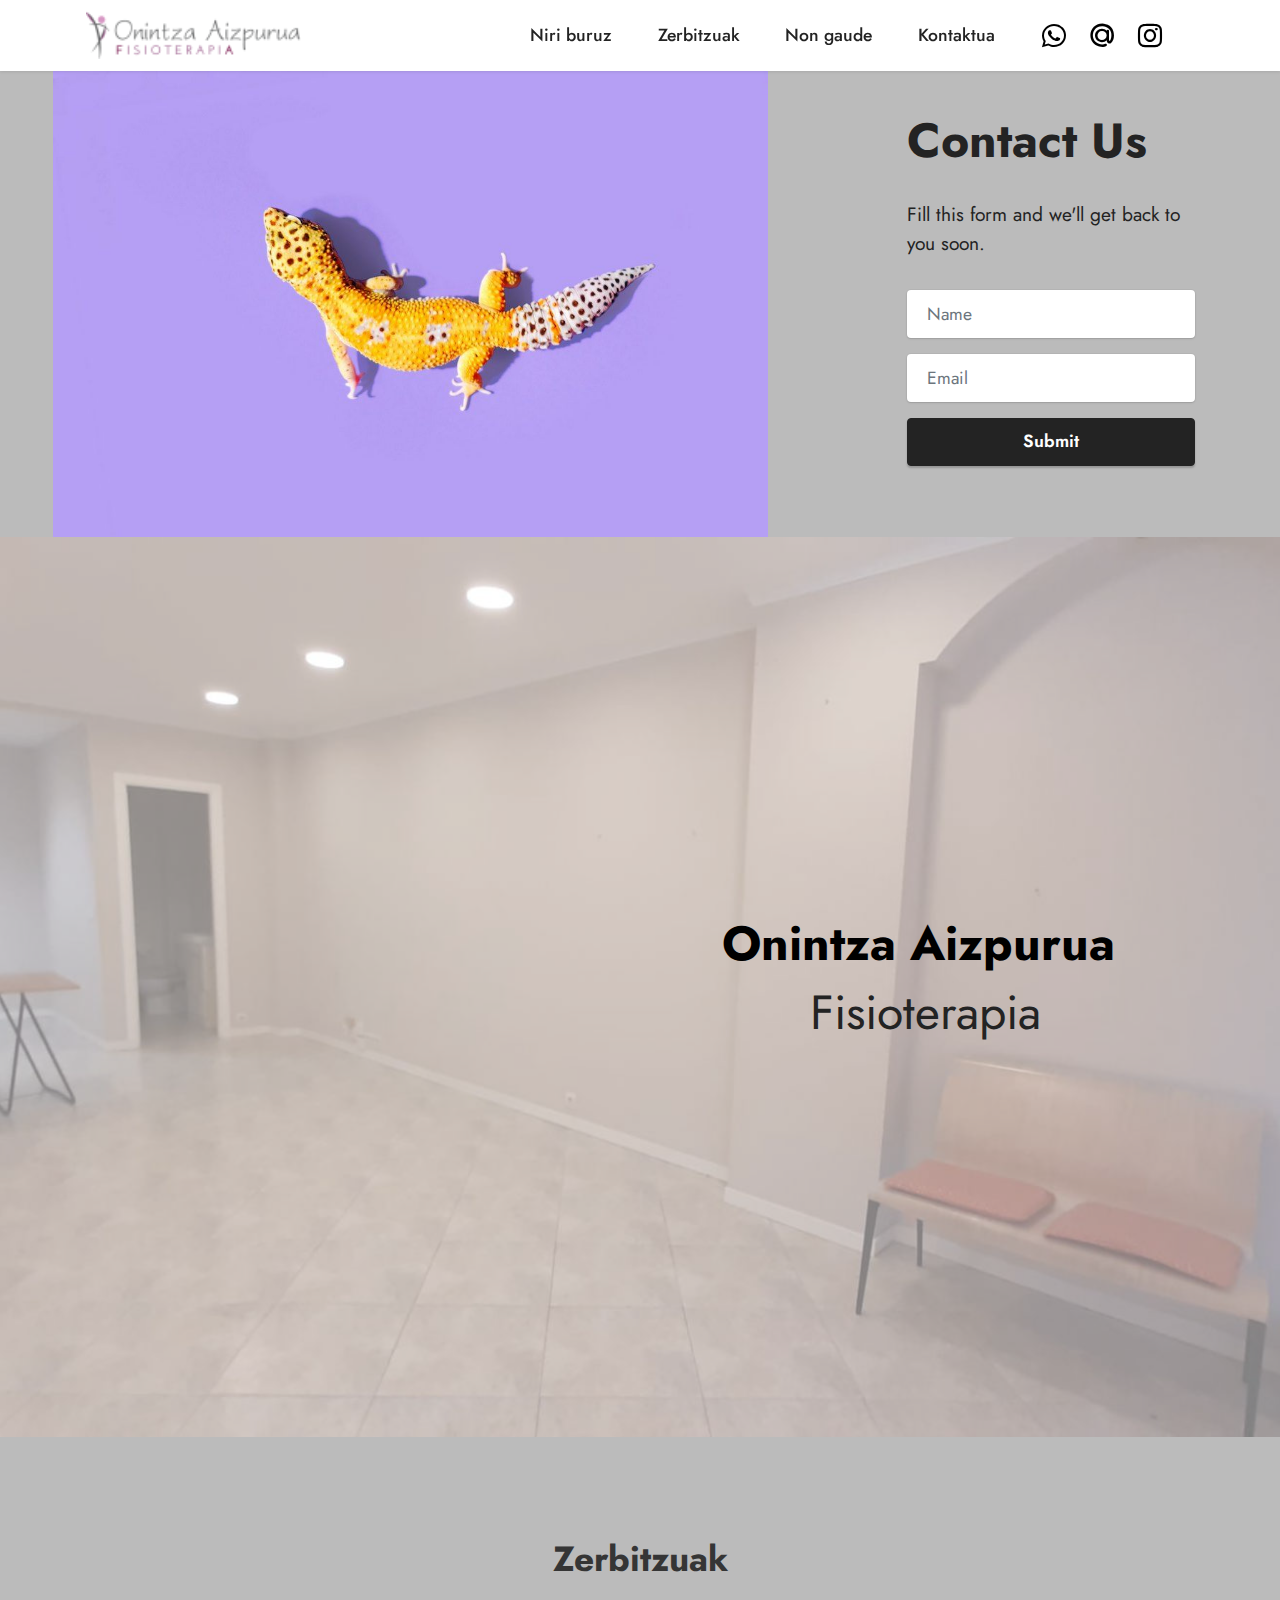
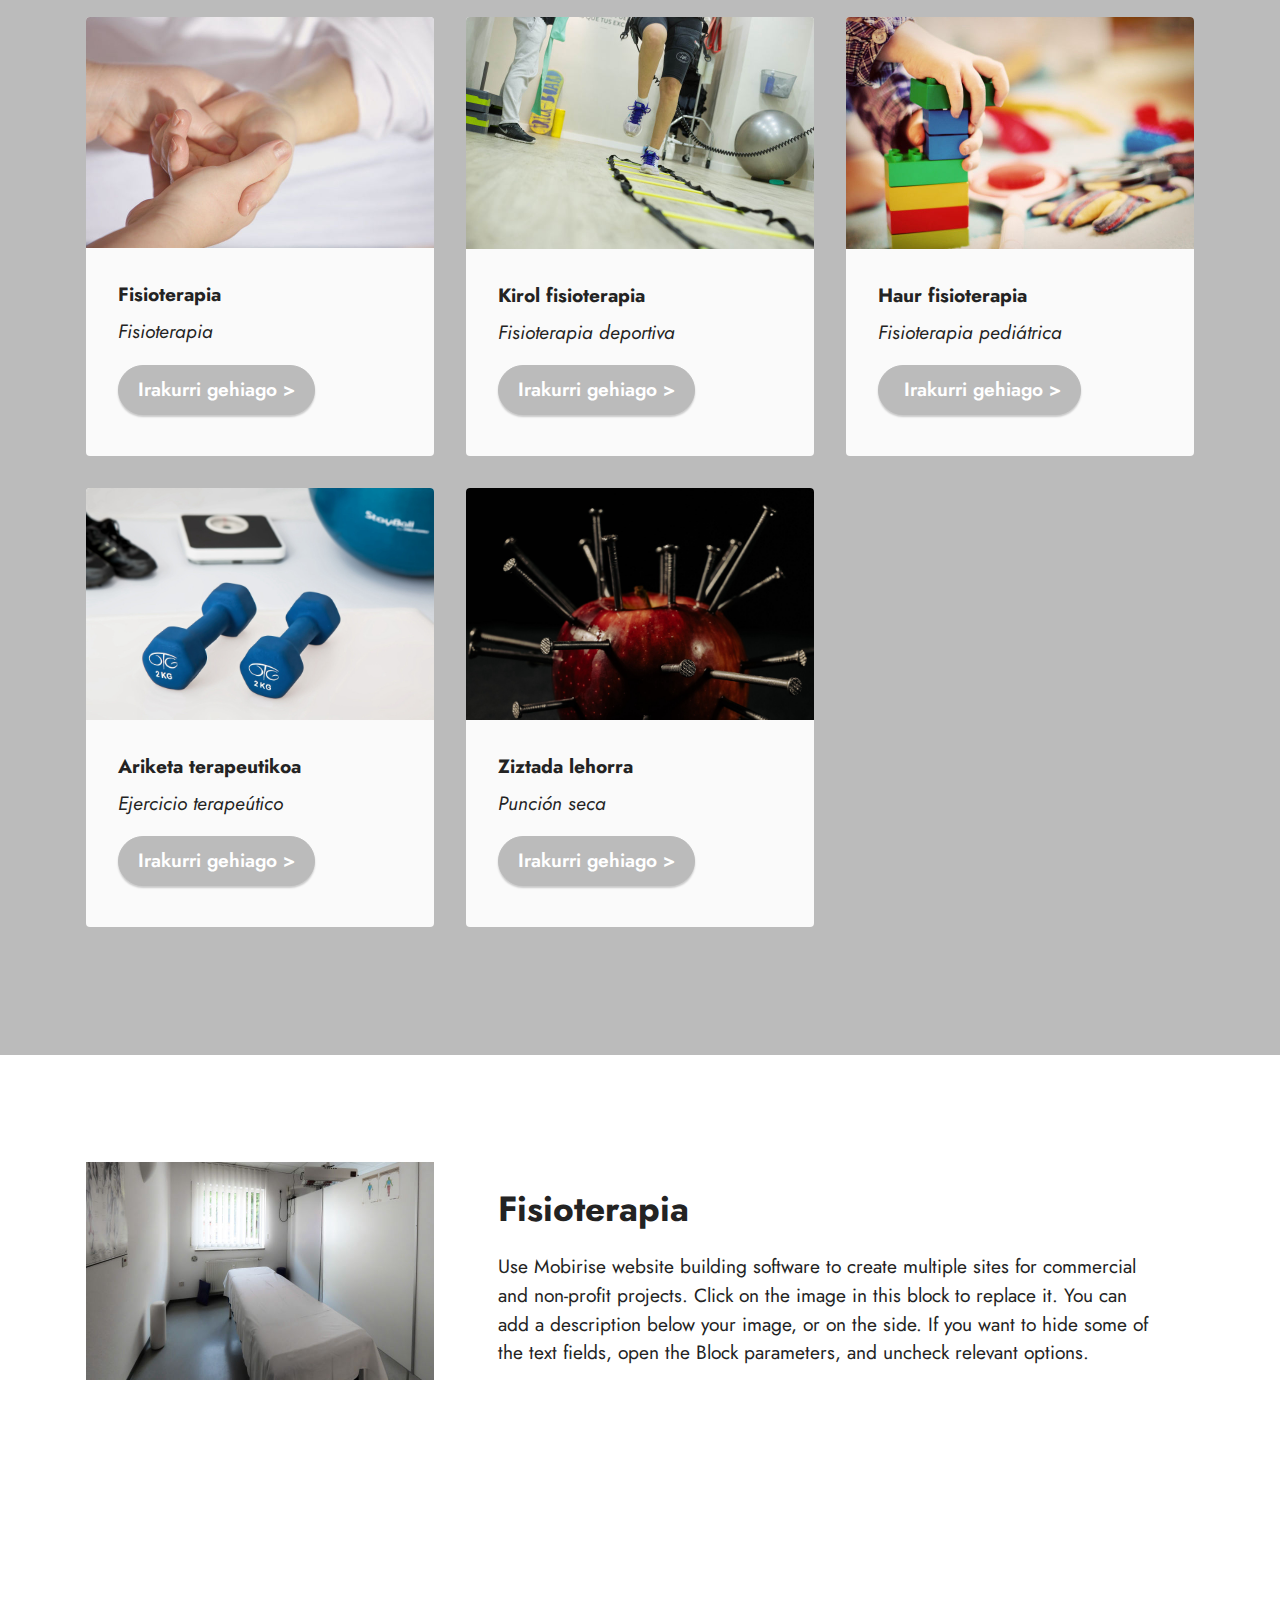
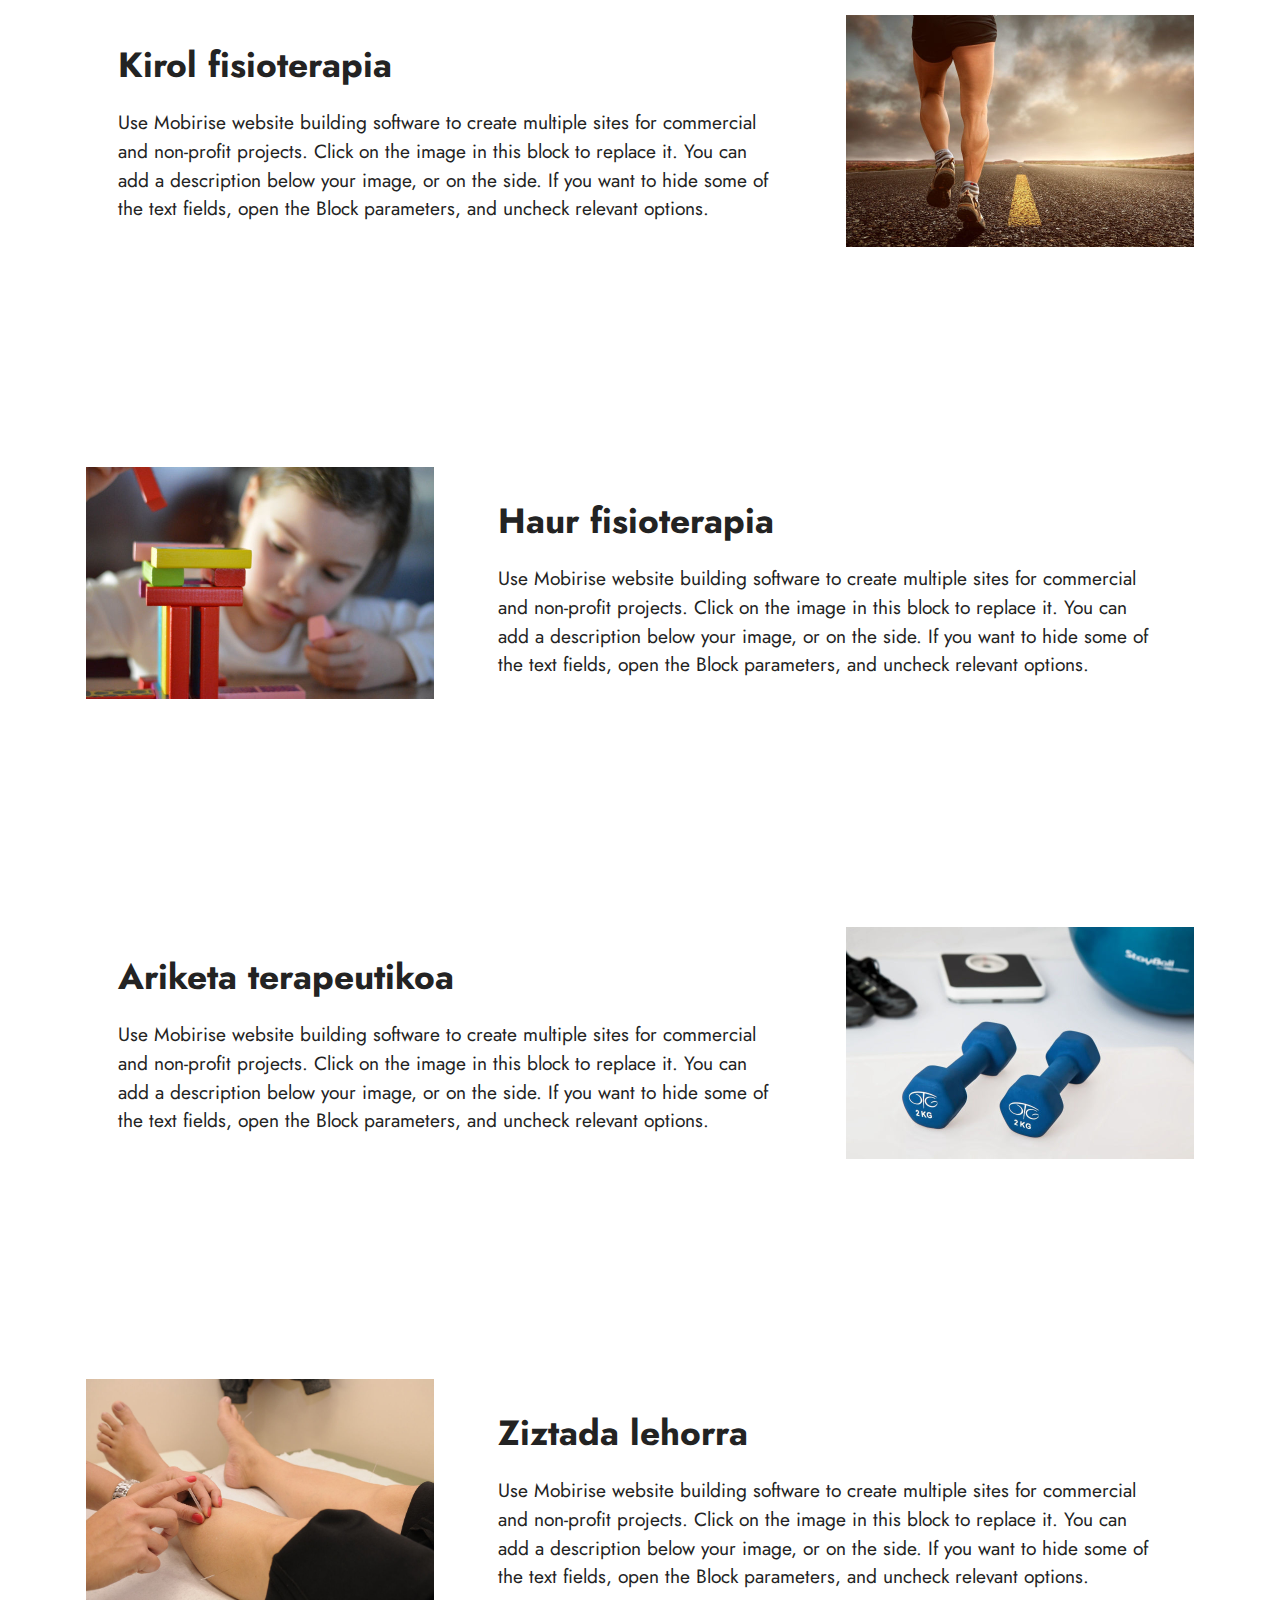
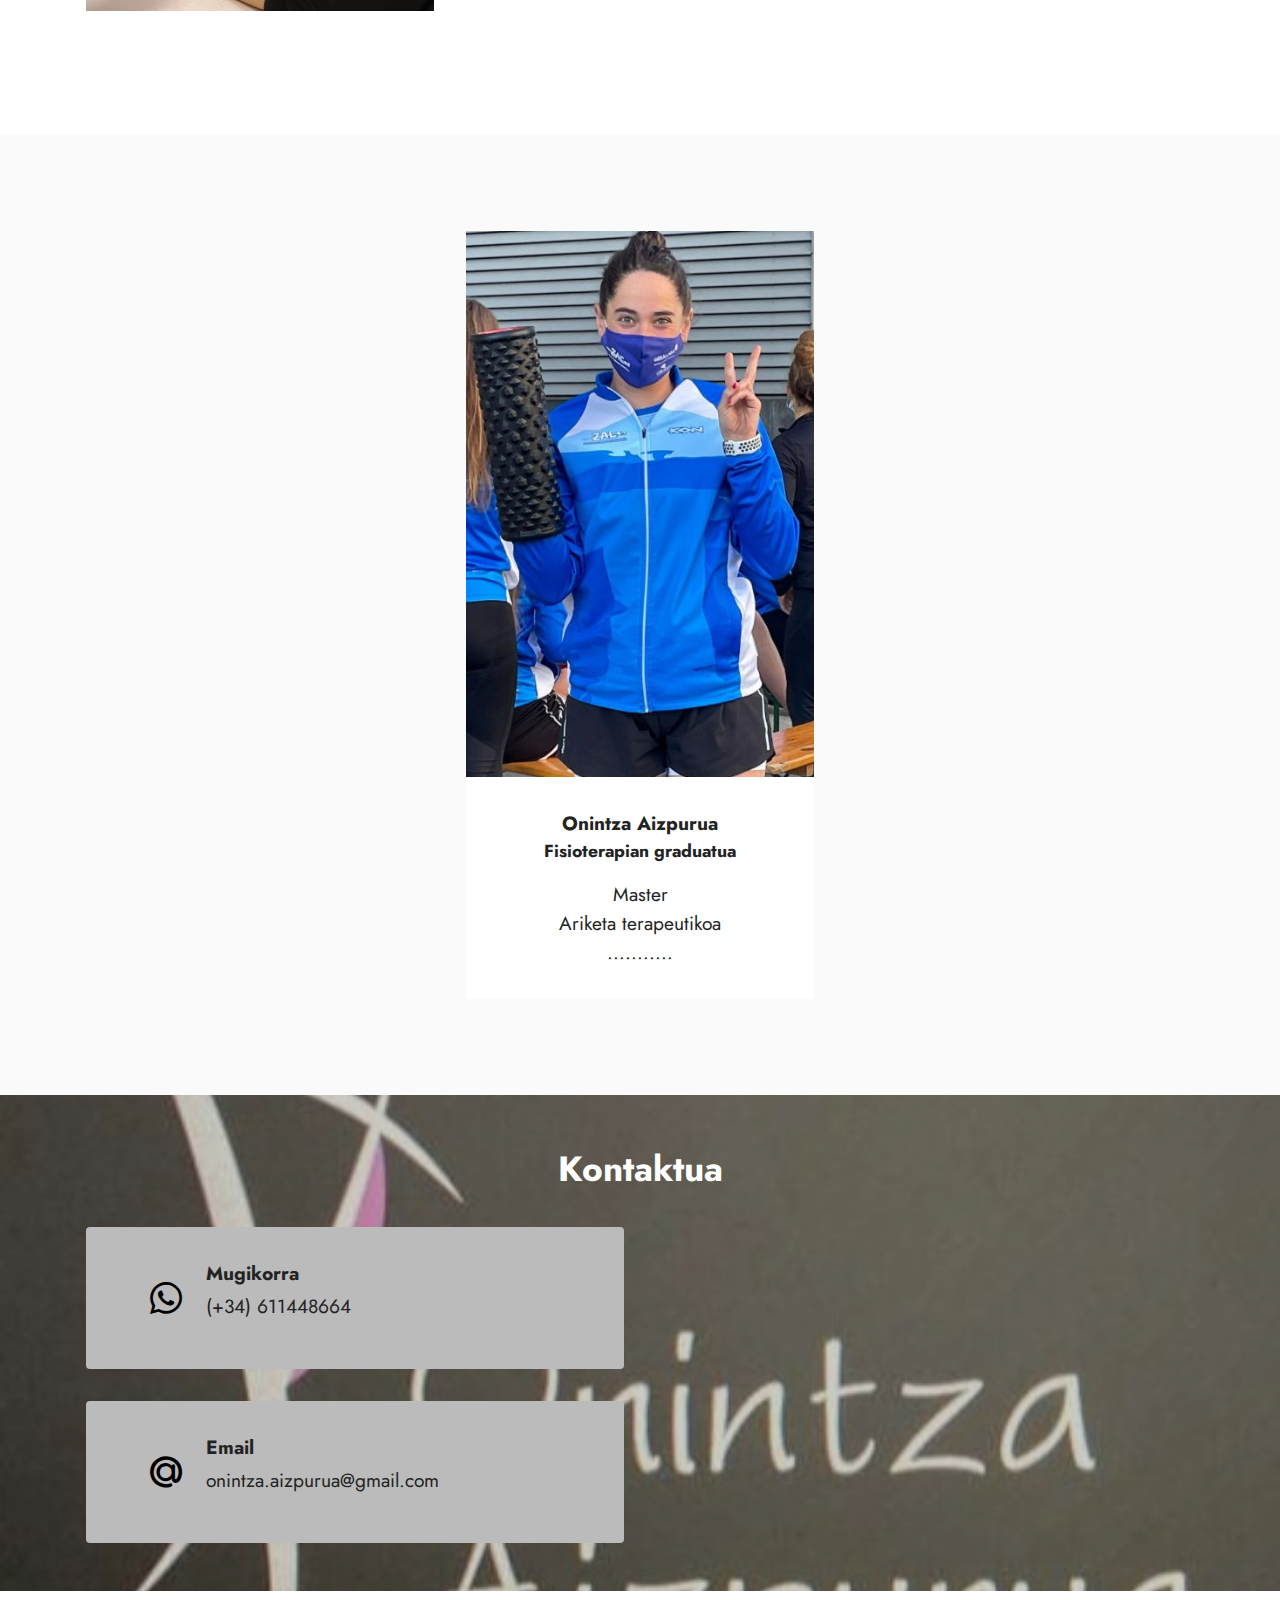
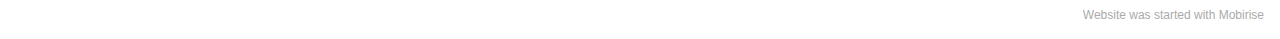
==== page1.html @ 1939a2d6 "create github pages" ====
<!DOCTYPE html>
<html  >
<head>
  <!-- Site made with Mobirise Website Builder v5.5.2, https://mobirise.com -->
  <meta charset="UTF-8">
  <meta http-equiv="X-UA-Compatible" content="IE=edge">
  <meta name="generator" content="Mobirise v5.5.2, mobirise.com">
  <meta name="viewport" content="width=device-width, initial-scale=1, minimum-scale=1">
  <link rel="shortcut icon" href="assets/images/onintza-logo-zabala-449x100.png" type="image/x-icon">
  <meta name="description" content="">
  
  
  <title>Onintza Aizpurua Fisioterapia</title>
  <link rel="stylesheet" href="assets/bootstrap/css/bootstrap.min.css">
  <link rel="stylesheet" href="assets/bootstrap/css/bootstrap-grid.min.css">
  <link rel="stylesheet" href="assets/bootstrap/css/bootstrap-reboot.min.css">
  <link rel="stylesheet" href="assets/parallax/jarallax.css">
  <link rel="stylesheet" href="assets/dropdown/css/style.css">
  <link rel="stylesheet" href="assets/socicon/css/styles.css">
  <link rel="stylesheet" href="assets/theme/css/style.css">
  <link rel="preload" href="https://fonts.googleapis.com/css?family=Jost:100,200,300,400,500,600,700,800,900,100i,200i,300i,400i,500i,600i,700i,800i,900i&display=swap" as="style" onload="this.onload=null;this.rel='stylesheet'">
  <noscript><link rel="stylesheet" href="https://fonts.googleapis.com/css?family=Jost:100,200,300,400,500,600,700,800,900,100i,200i,300i,400i,500i,600i,700i,800i,900i&display=swap"></noscript>
  <link rel="preload" as="style" href="assets/mobirise/css/mbr-additional.css"><link rel="stylesheet" href="assets/mobirise/css/mbr-additional.css" type="text/css">
  
  
  
  
</head>
<body>
  
  <section data-bs-version="5.1" class="menu menu3 cid-sRy4FfZToC" once="menu" id="menu3-t">
    
    <nav class="navbar navbar-dropdown navbar-fixed-top navbar-expand-lg">
        <div class="container">
            <div class="navbar-brand">
                <span class="navbar-logo">
                    <a href="page1.html#header3-n">
                        <img src="assets/images/onintza-logo-zabala-139x31.png" alt="" style="height: 3rem;">
                    </a>
                </span>
                
            </div>
            <button class="navbar-toggler" type="button" data-toggle="collapse" data-bs-toggle="collapse" data-target="#navbarSupportedContent" data-bs-target="#navbarSupportedContent" aria-controls="navbarNavAltMarkup" aria-expanded="false" aria-label="Toggle navigation">
                <div class="hamburger">
                    <span></span>
                    <span></span>
                    <span></span>
                    <span></span>
                </div>
            </button>
            <div class="collapse navbar-collapse" id="navbarSupportedContent">
                <ul class="navbar-nav nav-dropdown nav-right" data-app-modern-menu="true"><li class="nav-item"><a class="nav-link link text-black text-primary display-4" href="page1.html#team1-12">Niri buruz</a></li><li class="nav-item"><a class="nav-link link text-black text-primary display-4" href="page1.html#features3-u">Zerbitzuak</a></li>
                    <li class="nav-item"><a class="nav-link link text-black text-primary display-4" href="page1.html#contacts3-o">Non gaude</a></li>
                    <li class="nav-item"><a class="nav-link link text-black text-primary display-4" href="page1.html#contacts3-o">Kontaktua</a>
                    </li></ul>
                <div class="icons-menu">
                    <a class="iconfont-wrapper" href="tel:611448664">
                        <span class="p-2 mbr-iconfont socicon-whatsapp socicon" style="color: rgb(0, 0, 0); fill: rgb(0, 0, 0);"></span>
                    </a>
                    <a class="iconfont-wrapper" href="mailto:onintza.aizpurua@gmail.com">
                        <span class="p-2 mbr-iconfont socicon-mailru socicon"></span>
                    </a>
                    <a class="iconfont-wrapper" href="https://www.instagram.com/onintza.fisioterapia/" target="_blank">
                        <span class="p-2 mbr-iconfont socicon-instagram socicon"></span>
                    </a>
                    
                </div>
                
            </div>
        </div>
    </nav>
</section>

<section data-bs-version="5.1" class="form3 cid-sRzUeNwzpT" id="form3-13">

    

    

    <div class="container-fluid">
        <div class="row justify-content-center">
            <div class="col-lg-7 col-12">
                <div class="image-wrapper">
                    <img class="w-100" src="assets/images/features6.jpg" alt="Mobirise">
                </div>
            </div>
            <div class="col-lg-3 offset-lg-1 mbr-form" data-form-type="formoid">
                <form action="https://mobirise.eu/" method="POST" class="mbr-form form-with-styler" data-form-title="Form Name"><input type="hidden" name="email" data-form-email="true" value="xQzuEE/BU0olv2LxmoTrQLZsJc7I8iGcWEV9UpOEmSbqgElfDYpRWiYjOp+t48TD5i6eeFjjJDaIfGurq0UpTsHbjH/tGciMsyOz/OvPoRGikwVRL70KNJCxVdqjX3Nk">
                    <div class="row">
                        <div hidden="hidden" data-form-alert="" class="alert alert-success col-12">Thanks for filling out
                            the form!</div>
                        <div hidden="hidden" data-form-alert-danger="" class="alert alert-danger col-12">Oops...! some
                            problem!</div>
                    </div>
                    <div class="dragArea row">
                        <div class="col-lg-12 col-md-12 col-sm-12">
                            <h1 class="mbr-section-title mb-4 display-2">
                                <strong>Contact Us</strong>
                            </h1>
                        </div>
                        <div class="col-lg-12 col-md-12 col-sm-12">
                            <p class="mbr-text mbr-fonts-style mb-4 display-7">Fill this form and we'll get back to you
                                soon.</p>
                        </div>
                        <div data-for="name" class="col-lg-12 col-md col-sm-12 form-group mb-3">
                            <input type="text" name="name" placeholder="Name" data-form-field="name" class="form-control" value="" id="name-form3-13">
                        </div>
                        <div class="col-lg-12 col-md col-sm-12 form-group mb-3" data-for="email">
                            <input type="email" name="email" placeholder="Email" data-form-field="email" class="form-control" value="" id="email-form3-13">
                        </div>
                        <div class="col-md-auto col-12 mbr-section-btn">
                            <button type="submit" class="btn btn-black display-4">Submit</button>
                        </div>
                    </div>
                </form>
            </div>
            <div class="offset-lg-1"></div>
        </div>
    </div>
</section>

<section data-bs-version="5.1" class="header3 cid-sRy0LJwZn9 mbr-fullscreen" id="header3-n">

    

    <div class="mbr-overlay" style="opacity: 0.5; background-color: rgb(255, 255, 255);"></div>

    <div class="align-center container">
        <div class="row justify-content-end">
            <div class="col-12 col-lg-6">
                <h1 class="mbr-section-title mbr-fonts-style mb-3 display-2"><strong>Onintza Aizpurua&nbsp;</strong></h1>
                <h2 class="mbr-section-subtitle mbr-fonts-style mb-3 display-2">Fisioterapia</h2>
                
                
            </div>
        </div>
    </div>
</section>

<section data-bs-version="5.1" class="features3 cid-sRyEd99KqL" id="features3-u">
    
    
    <div class="container">
        <div class="mbr-section-head">
            <h4 class="mbr-section-title mbr-fonts-style align-center mb-0 display-5"><strong>Zerbitzuak</strong></h4>
            
        </div>
        <div class="row mt-4">
            <div class="item features-image сol-12 col-md-6 col-lg-4">
                <div class="item-wrapper">
                    <div class="item-img">
                        <img src="assets/images/mbr-696x462.jpg" alt="">
                    </div>
                    <div class="item-content">
                        <h5 class="item-title mbr-fonts-style display-7"><strong>Fisioterapia</strong></h5>
                        <h6 class="item-subtitle mbr-fonts-style mt-1 display-7"><em>Fisioterapia</em></h6>
                        
                    </div>
                    <div class="mbr-section-btn item-footer mt-2"><a href="page1.html#image1-w" class="btn item-btn btn-primary display-7">Irakurri gehiago &gt;</a></div>
                </div>
            </div>
            <div class="item features-image сol-12 col-md-6 col-lg-4">
                <div class="item-wrapper">
                    <div class="item-img">
                        <img src="assets/images/mbr-696x464.jpg" alt="">
                    </div>
                    <div class="item-content">
                        <h5 class="item-title mbr-fonts-style display-7"><strong>Kirol fisioterapia</strong></h5>
                        <h6 class="item-subtitle mbr-fonts-style mt-1 display-7">
                            <em>Fisioterapia deportiva</em></h6>
                        
                    </div>
                    <div class="mbr-section-btn item-footer mt-2"><a href="page1.html#image2-x" class="btn btn-primary item-btn display-7">Irakurri gehiago&nbsp;&gt;</a></div>
                </div>
            </div>
            <div class="item features-image сol-12 col-md-6 col-lg-4">
                <div class="item-wrapper">
                    <div class="item-img">
                        <img src="assets/images/mbr-1-696x464.jpg" alt="">
                    </div>
                    <div class="item-content">
                        <h5 class="item-title mbr-fonts-style display-7"><strong>Haur fisioterapia</strong></h5>
                        <h6 class="item-subtitle mbr-fonts-style mt-1 display-7">
                            <em>Fisioterapia pediátrica</em></h6>
                        
                    </div>
                    <div class="mbr-section-btn item-footer mt-2"><a href="page1.html#image1-y" class="btn btn-primary item-btn display-7">&nbsp;Irakurri gehiago &gt;</a></div>
                </div>
            </div><div class="item features-image сol-12 col-md-6 col-lg-4">
                <div class="item-wrapper">
                    <div class="item-img">
                        <img src="assets/images/mbr-1920x1280.jpg" data-slide-to="3" data-bs-slide-to="4">
                    </div>
                    <div class="item-content">
                        <h5 class="item-title mbr-fonts-style display-7"><strong>Ariketa terapeutikoa</strong></h5>
                        <h6 class="item-subtitle mbr-fonts-style mt-1 display-7">
                            <em>Ejercicio terapeútico</em></h6>
                        
                    </div>
                    <div class="mbr-section-btn item-footer mt-2"><a href="page1.html#image2-10" class="btn btn-primary item-btn display-7">Irakurri gehiago&nbsp;&gt;</a></div>
                </div>
            </div><div class="item features-image сol-12 col-md-6 col-lg-4">
                <div class="item-wrapper">
                    <div class="item-img">
                        <img src="assets/images/mbr-1-1920x1281.jpg" data-slide-to="4" data-bs-slide-to="4">
                    </div>
                    <div class="item-content">
                        <h5 class="item-title mbr-fonts-style display-7"><strong>Ziztada lehorra</strong></h5>
                        <h6 class="item-subtitle mbr-fonts-style mt-1 display-7"><em>Punción seca</em></h6>
                        
                    </div>
                    <div class="mbr-section-btn item-footer mt-2"><a href="page1.html#image1-z" class="btn btn-primary item-btn display-7">Irakurri gehiago&nbsp;&gt;</a></div>
                </div>
            </div>
        </div>
    </div>
</section>

<section data-bs-version="5.1" class="image1 cid-sRyKuTRitb" id="image1-w">
    

    

    <div class="container">
        <div class="row align-items-center">
            <div class="col-12 col-lg-4">
                <div class="image-wrapper">
                    <a href="page1.html#features3-u"><img src="assets/images/mbr-696x436.jpg" alt="Mobirise"></a>
                    <p class="mbr-description mbr-fonts-style pt-2 align-center display-4"></p>
                </div>
            </div>
            <div class="col-12 col-lg">
                <div class="text-wrapper">
                    <h3 class="mbr-section-title mbr-fonts-style mb-3 display-5">
                        <strong>Fisioterapia</strong></h3>
                    <p class="mbr-text mbr-fonts-style display-7">
                        Use Mobirise website building software to create multiple sites for commercial and non-profit projects. Click on the image in this block to replace it. You can add a description below your image, or on the side. If you want to hide some of the text fields, open the Block parameters, and uncheck relevant options.</p>
                </div>
            </div>
        </div>
    </div>
</section>

<section data-bs-version="5.1" class="image2 cid-sRyKvJYSGO" id="image2-x">
    

    

    <div class="container">
        <div class="row align-items-center">
            <div class="col-12 col-lg-4">
                <div class="image-wrapper">
                    <a href="page1.html#features3-u"><img src="assets/images/mbr-4-696x464.jpg" alt="Mobirise"></a>
                    <p class="mbr-description mbr-fonts-style mt-2 align-center display-4"></p>
                </div>
            </div>
            <div class="col-12 col-lg">
                <div class="text-wrapper">
                    <h3 class="mbr-section-title mbr-fonts-style mb-3 display-5"><strong>Kirol fisioterapia</strong></h3>
                    <p class="mbr-text mbr-fonts-style display-7">
                        Use Mobirise website building software to create multiple sites for commercial and non-profit projects. Click on the image in this block to replace it. You can add a description below your image, or on the side. If you want to hide some of the text fields, open the Block parameters, and uncheck relevant options.</p>
                </div>
            </div>
        </div>
    </div>
</section>

<section data-bs-version="5.1" class="image1 cid-sRyKw5OHHq" id="image1-y">
    

    

    <div class="container">
        <div class="row align-items-center">
            <div class="col-12 col-lg-4">
                <div class="image-wrapper">
                    <a href="page1.html#features3-u"><img src="assets/images/mbr-3-696x464.jpg" alt="Mobirise"></a>
                    <p class="mbr-description mbr-fonts-style pt-2 align-center display-4"></p>
                </div>
            </div>
            <div class="col-12 col-lg">
                <div class="text-wrapper">
                    <h3 class="mbr-section-title mbr-fonts-style mb-3 display-5">
                        <strong>Haur fisioterapia</strong></h3>
                    <p class="mbr-text mbr-fonts-style display-7">
                        Use Mobirise website building software to create multiple sites for commercial and non-profit projects. Click on the image in this block to replace it. You can add a description below your image, or on the side. If you want to hide some of the text fields, open the Block parameters, and uncheck relevant options.</p>
                </div>
            </div>
        </div>
    </div>
</section>

<section data-bs-version="5.1" class="image2 cid-sRyKykNMu3" id="image2-10">
    

    

    <div class="container">
        <div class="row align-items-center">
            <div class="col-12 col-lg-4">
                <div class="image-wrapper">
                    <a href="page1.html#features3-u"><img src="assets/images/mbr-2-696x464.jpg" alt="Mobirise"></a>
                    <p class="mbr-description mbr-fonts-style mt-2 align-center display-4"></p>
                </div>
            </div>
            <div class="col-12 col-lg">
                <div class="text-wrapper">
                    <h3 class="mbr-section-title mbr-fonts-style mb-3 display-5"><strong>Ariketa terapeutikoa</strong></h3>
                    <p class="mbr-text mbr-fonts-style display-7">
                        Use Mobirise website building software to create multiple sites for commercial and non-profit projects. Click on the image in this block to replace it. You can add a description below your image, or on the side. If you want to hide some of the text fields, open the Block parameters, and uncheck relevant options.</p>
                </div>
            </div>
        </div>
    </div>
</section>

<section data-bs-version="5.1" class="image1 cid-sRyKx0IilP" id="image1-z">
    

    

    <div class="container">
        <div class="row align-items-center">
            <div class="col-12 col-lg-4">
                <div class="image-wrapper">
                    <a href="page1.html#features3-u"><img src="assets/images/mbr-1076x715.jpg" alt="Mobirise"></a>
                    <p class="mbr-description mbr-fonts-style pt-2 align-center display-4"></p>
                </div>
            </div>
            <div class="col-12 col-lg">
                <div class="text-wrapper">
                    <h3 class="mbr-section-title mbr-fonts-style mb-3 display-5"><strong>Ziztada lehorra</strong></h3>
                    <p class="mbr-text mbr-fonts-style display-7">
                        Use Mobirise website building software to create multiple sites for commercial and non-profit projects. Click on the image in this block to replace it. You can add a description below your image, or on the side. If you want to hide some of the text fields, open the Block parameters, and uncheck relevant options.</p>
                </div>
            </div>
        </div>
    </div>
</section>

<section data-bs-version="5.1" class="team1 cid-sRz9xbbbir" id="team1-12">
    

    
    <div class="container">
        <div class="row justify-content-center">
            
            <div class="col-sm-6 col-lg-4">
                <div class="card-wrap">
                    <div class="image-wrap">
                        <img src="assets/images/375f0534-c93e-464b-ae3f-d22b92ae84e2-696x928.jpeg" alt="">
                    </div>
                    <div class="content-wrap">
                        <h5 class="mbr-section-title card-title mbr-fonts-style align-center m-0 display-7">
                            <strong>Onintza Aizpurua</strong></h5>
                        <h6 class="mbr-role mbr-fonts-style align-center mb-3 display-4">
                            <strong>Fisioterapian graduatua</strong></h6>
                        <p class="card-text mbr-fonts-style align-center display-7">
                            Master<br>Ariketa terapeutikoa<br>...........</p>
                        
                        
                    </div>
                </div>
            </div>

            

            

            
        </div>
    </div>
</section>

<section data-bs-version="5.1" class="contacts3 map1 cid-sRy1tPYjxX" id="contacts3-o">

    
    <div class="mbr-overlay" style="opacity: 0.2; background-color: rgb(0, 0, 0);"></div>
    <div class="container">
        <div class="mbr-section-head">
            <h3 class="mbr-section-title mbr-fonts-style align-center mb-0 display-5"><strong>Kontaktua</strong></h3>
            
        </div>
        <div class="row justify-content-center mt-4">
            <div class="card col-12 col-md-6">
                <div class="card-wrapper">
                    <div class="image-wrapper">
                        <span class="mbr-iconfont socicon-whatsapp socicon" style="color: rgb(0, 0, 0); fill: rgb(0, 0, 0);"></span>
                    </div>
                    <div class="text-wrapper">
                        <h6 class="card-title mbr-fonts-style mb-1 display-7">
                            <strong>Mugikorra</strong></h6>
                        <p class="mbr-text mbr-fonts-style display-7">(+34) 611448664</p>
                    </div>
                </div>
                <div class="card-wrapper">
                    <div class="image-wrapper">
                        <span class="mbr-iconfont socicon-mailru socicon" style="color: rgb(0, 0, 0); fill: rgb(0, 0, 0);"></span>
                    </div>
                    <div class="text-wrapper">
                        <h6 class="card-title mbr-fonts-style mb-1 display-7">
                            <strong>Email</strong>
                        </h6>
                        <p class="mbr-text mbr-fonts-style display-7">onintza.aizpurua@gmail<a href="mailto:info@site.com" class="text-black">.com</a>
                        </p>
                    </div>
                </div>
            </div>
            <div class="map-wrapper col-12 col-md-6">
                <div class="google-map"><iframe frameborder="0" style="border:0" src="https://www.google.com/maps/embed/v1/place?key=AIzaSyCNveGQ9bfpKFwWzQLLftrR9hNiHwdqQG8&amp;q=Bizkaia kalea 13, 20800, zarautz" allowfullscreen=""></iframe></div>
            </div>
        </div>
    </div>
</section><section style="background-color: #fff; font-family: -apple-system, BlinkMacSystemFont, 'Segoe UI', 'Roboto', 'Helvetica Neue', Arial, sans-serif; color:#aaa; font-size:12px; padding: 0; align-items: center; display: flex;"><a href="https://mobirise.site/x" style="flex: 1 1; height: 3rem; padding-left: 1rem;"></a><p style="flex: 0 0 auto; margin:0; padding-right:1rem;">Website was <a href="https://mobirise.site/g" style="color:#aaa;">started</a> with Mobirise</p></section><script src="assets/bootstrap/js/bootstrap.bundle.min.js"></script>  <script src="assets/parallax/jarallax.js"></script>  <script src="assets/smoothscroll/smooth-scroll.js"></script>  <script src="assets/ytplayer/index.js"></script>  <script src="assets/dropdown/js/navbar-dropdown.js"></script>  <script src="assets/theme/js/script.js"></script>  <script src="assets/formoid/formoid.min.js"></script>  
  
  
</body>
</html>
---- assets/parallax/jarallax.css ----
.jarallax {
    position: relative;
    z-index: 0;
}
.jarallax > .jarallax-img {
    position: absolute;
    object-fit: cover;
    /* support for plugin https://github.com/bfred-it/object-fit-images */
    font-family: 'object-fit: cover;';
    top: 0;
    left: 0;
    width: 100%;
    height: 100%;
    z-index: -1;
}
---- assets/dropdown/css/style.css ----
.navbar-dropdown {
  left: 0;
  padding: 0;
  position: absolute;
  right: 0;
  top: 0;
  transition: all 0.45s ease;
  z-index: 1030;
  background: #282828; }
  .navbar-dropdown .navbar-logo {
    margin-right: 0.8rem;
    transition: margin 0.3s ease-in-out;
    vertical-align: middle; }
    .navbar-dropdown .navbar-logo img {
      height: 3.125rem;
      transition: all 0.3s ease-in-out; }
    .navbar-dropdown .navbar-logo.mbr-iconfont {
      font-size: 3.125rem;
      line-height: 3.125rem; }
  .navbar-dropdown .navbar-caption {
    font-weight: 700;
    white-space: normal;
    vertical-align: -4px;
    line-height: 3.125rem !important; }
    .navbar-dropdown .navbar-caption, .navbar-dropdown .navbar-caption:hover {
      color: inherit;
      text-decoration: none; }
  .navbar-dropdown .mbr-iconfont + .navbar-caption {
    vertical-align: -1px; }
  .navbar-dropdown.navbar-fixed-top {
    position: fixed; }
  .navbar-dropdown .navbar-brand span {
    vertical-align: -4px; }
  .navbar-dropdown.bg-color.transparent {
    background: none; }
  .navbar-dropdown.navbar-short .navbar-brand {
    padding: 0.625rem 0; }
    .navbar-dropdown.navbar-short .navbar-brand span {
      vertical-align: -1px; }
  .navbar-dropdown.navbar-short .navbar-caption {
    line-height: 2.375rem !important;
    vertical-align: -2px; }
  .navbar-dropdown.navbar-short .navbar-logo {
    margin-right: 0.5rem; }
    .navbar-dropdown.navbar-short .navbar-logo img {
      height: 2.375rem; }
    .navbar-dropdown.navbar-short .navbar-logo.mbr-iconfont {
      font-size: 2.375rem;
      line-height: 2.375rem; }
  .navbar-dropdown.navbar-short .mbr-table-cell {
    height: 3.625rem; }
  .navbar-dropdown .navbar-close {
    left: 0.6875rem;
    position: fixed;
    top: 0.75rem;
    z-index: 1000; }
  .navbar-dropdown .hamburger-icon {
    content: "";
    display: inline-block;
    vertical-align: middle;
    width: 16px;
    -webkit-box-shadow: 0 -6px 0 1px #282828,0 0 0 1px #282828,0 6px 0 1px #282828;
    -moz-box-shadow: 0 -6px 0 1px #282828,0 0 0 1px #282828,0 6px 0 1px #282828;
    box-shadow: 0 -6px 0 1px #282828,0 0 0 1px #282828,0 6px 0 1px #282828; }

.dropdown-menu .dropdown-toggle[data-toggle="dropdown-submenu"]::after {
  border-bottom: 0.35em solid transparent;
  border-left: 0.35em solid;
  border-right: 0;
  border-top: 0.35em solid transparent;
  margin-left: 0.3rem; }

.dropdown-menu .dropdown-item:focus {
  outline: 0; }

.nav-dropdown {
  font-size: 0.75rem;
  font-weight: 500;
  height: auto !important; }
  .nav-dropdown .nav-btn {
    padding-left: 1rem; }
  .nav-dropdown .link {
    margin: .667em 1.667em;
    font-weight: 500;
    padding: 0;
    transition: color .2s ease-in-out; }
    .nav-dropdown .link.dropdown-toggle {
      margin-right: 2.583em; }
      .nav-dropdown .link.dropdown-toggle::after {
        margin-left: .25rem;
        border-top: 0.35em solid;
        border-right: 0.35em solid transparent;
        border-left: 0.35em solid transparent;
        border-bottom: 0; }
      .nav-dropdown .link.dropdown-toggle[aria-expanded="true"] {
        margin: 0;
        padding: 0.667em 3.263em  0.667em 1.667em; }
  .nav-dropdown .link::after,
  .nav-dropdown .dropdown-item::after {
    color: inherit; }
  .nav-dropdown .btn {
    font-size: 0.75rem;
    font-weight: 700;
    letter-spacing: 0;
    margin-bottom: 0;
    padding-left: 1.25rem;
    padding-right: 1.25rem; }
  .nav-dropdown .dropdown-menu {
    border-radius: 0;
    border: 0;
    left: 0;
    margin: 0;
    padding-bottom: 1.25rem;
    padding-top: 1.25rem;
    position: relative; }
  .nav-dropdown .dropdown-submenu {
    margin-left: 0.125rem;
    top: 0; }
  .nav-dropdown .dropdown-item {
    font-weight: 500;
    line-height: 2;
    padding: 0.3846em 4.615em 0.3846em 1.5385em;
    position: relative;
    transition: color .2s ease-in-out, background-color .2s ease-in-out; }
    .nav-dropdown .dropdown-item::after {
      margin-top: -0.3077em;
      position: absolute;
      right: 1.1538em;
      top: 50%; }
    .nav-dropdown .dropdown-item:focus, .nav-dropdown .dropdown-item:hover {
      background: none; }

@media (max-width: 767px) {
  .nav-dropdown.navbar-toggleable-sm {
    bottom: 0;
    display: none;
    left: 0;
    overflow-x: hidden;
    position: fixed;
    top: 0;
    transform: translateX(-100%);
    -ms-transform: translateX(-100%);
    -webkit-transform: translateX(-100%);
    width: 18.75rem;
    z-index: 999; } }
.nav-dropdown.navbar-toggleable-xl {
  bottom: 0;
  display: none;
  left: 0;
  overflow-x: hidden;
  position: fixed;
  top: 0;
  transform: translateX(-100%);
  -ms-transform: translateX(-100%);
  -webkit-transform: translateX(-100%);
  width: 18.75rem;
  z-index: 999; }

.nav-dropdown-sm {
  display: block !important;
  overflow-x: hidden;
  overflow: auto;
  padding-top: 3.875rem; }
  .nav-dropdown-sm::after {
    content: "";
    display: block;
    height: 3rem;
    width: 100%; }
  .nav-dropdown-sm.collapse.in ~ .navbar-close {
    display: block !important; }
  .nav-dropdown-sm.collapsing, .nav-dropdown-sm.collapse.in {
    transform: translateX(0);
    -ms-transform: translateX(0);
    -webkit-transform: translateX(0);
    transition: all 0.25s ease-out;
    -webkit-transition: all 0.25s ease-out;
    background: #282828; }
  .nav-dropdown-sm.collapsing[aria-expanded="false"] {
    transform: translateX(-100%);
    -ms-transform: translateX(-100%);
    -webkit-transform: translateX(-100%); }
  .nav-dropdown-sm .nav-item {
    display: block;
    margin-left: 0 !important;
    padding-left: 0; }
  .nav-dropdown-sm .link,
  .nav-dropdown-sm .dropdown-item {
    border-top: 1px dotted rgba(255, 255, 255, 0.1);
    font-size: 0.8125rem;
    line-height: 1.6;
    margin: 0 !important;
    padding: 0.875rem 2.4rem 0.875rem 1.5625rem !important;
    position: relative;
    white-space: normal; }
    .nav-dropdown-sm .link:focus, .nav-dropdown-sm .link:hover,
    .nav-dropdown-sm .dropdown-item:focus,
    .nav-dropdown-sm .dropdown-item:hover {
      background: rgba(0, 0, 0, 0.2) !important;
      color: #c0a375; }
  .nav-dropdown-sm .nav-btn {
    position: relative;
    padding: 1.5625rem 1.5625rem 0 1.5625rem; }
    .nav-dropdown-sm .nav-btn::before {
      border-top: 1px dotted rgba(255, 255, 255, 0.1);
      content: "";
      left: 0;
      position: absolute;
      top: 0;
      width: 100%; }
    .nav-dropdown-sm .nav-btn + .nav-btn {
      padding-top: 0.625rem; }
      .nav-dropdown-sm .nav-btn + .nav-btn::before {
        display: none; }
  .nav-dropdown-sm .btn {
    padding: 0.625rem 0; }
  .nav-dropdown-sm .dropdown-toggle[data-toggle="dropdown-submenu"]::after {
    margin-left: .25rem;
    border-top: 0.35em solid;
    border-right: 0.35em solid transparent;
    border-left: 0.35em solid transparent;
    border-bottom: 0; }
  .nav-dropdown-sm .dropdown-toggle[data-toggle="dropdown-submenu"][aria-expanded="true"]::after {
    border-top: 0;
    border-right: 0.35em solid transparent;
    border-left: 0.35em solid transparent;
    border-bottom: 0.35em solid; }
  .nav-dropdown-sm .dropdown-menu {
    margin: 0;
    padding: 0;
    position: relative;
    top: 0;
    left: 0;
    width: 100%;
    border: 0;
    float: none;
    border-radius: 0;
    background: none; }
  .nav-dropdown-sm .dropdown-submenu {
    left: 100%;
    margin-left: 0.125rem;
    margin-top: -1.25rem;
    top: 0; }

.navbar-toggleable-sm .nav-dropdown .dropdown-menu {
  position: absolute; }

.navbar-toggleable-sm .nav-dropdown .dropdown-submenu {
  left: 100%;
  margin-left: 0.125rem;
  margin-top: -1.25rem;
  top: 0; }

.navbar-toggleable-sm.opened .nav-dropdown .dropdown-menu {
  position: relative; }

.navbar-toggleable-sm.opened .nav-dropdown .dropdown-submenu {
  left: 0;
  margin-left: 00rem;
  margin-top: 0rem;
  top: 0; }

.is-builder .nav-dropdown.collapsing {
  transition: none !important; }
---- assets/socicon/css/styles.css ----
@charset "UTF-8";

@font-face {
  font-family: 'Socicon';
  src:  url('../fonts/socicon.eot');
  src:  url('../fonts/socicon.eot?#iefix') format('embedded-opentype'),
    url('../fonts/socicon.woff2') format('woff2'),
    url('../fonts/socicon.ttf') format('truetype'),
    url('../fonts/socicon.woff') format('woff'),
    url('../fonts/socicon.svg#socicon') format('svg');
  font-weight: normal;
  font-style: normal;
  font-display: swap;
}

[data-icon]:before {
  font-family: "socicon" !important;
  content: attr(data-icon);
  font-style: normal !important;
  font-weight: normal !important;
  font-variant: normal !important;
  text-transform: none !important;
  speak: none;
  line-height: 1;
  -webkit-font-smoothing: antialiased;
  -moz-osx-font-smoothing: grayscale;
}

[class^="socicon-"], [class*=" socicon-"] {
  /* use !important to prevent issues with browser extensions that change fonts */
  font-family: 'Socicon' !important;
  speak: none;
  font-style: normal;
  font-weight: normal;
  font-variant: normal;
  text-transform: none;
  line-height: 1;

  /* Better Font Rendering =========== */
  -webkit-font-smoothing: antialiased;
  -moz-osx-font-smoothing: grayscale;
}

.socicon-eitaa:before {
  content: "\e97c";
}
.socicon-soroush:before {
  content: "\e97d";
}
.socicon-bale:before {
  content: "\e97e";
}
.socicon-zazzle:before {
  content: "\e97b";
}
.socicon-society6:before {
  content: "\e97a";
}
.socicon-redbubble:before {
  content: "\e979";
}
.socicon-avvo:before {
  content: "\e978";
}
.socicon-stitcher:before {
  content: "\e977";
}
.socicon-googlehangouts:before {
  content: "\e974";
}
.socicon-dlive:before {
  content: "\e975";
}
.socicon-vsco:before {
  content: "\e976";
}
.socicon-flipboard:before {
  content: "\e973";
}
.socicon-ubuntu:before {
  content: "\e958";
}
.socicon-artstation:before {
  content: "\e959";
}
.socicon-invision:before {
  content: "\e95a";
}
.socicon-torial:before {
  content: "\e95b";
}
.socicon-collectorz:before {
  content: "\e95c";
}
.socicon-seenthis:before {
  content: "\e95d";
}
.socicon-googleplaymusic:before {
  content: "\e95e";
}
.socicon-debian:before {
  content: "\e95f";
}
.socicon-filmfreeway:before {
  content: "\e960";
}
.socicon-gnome:before {
  content: "\e961";
}
.socicon-itchio:before {
  content: "\e962";
}
.socicon-jamendo:before {
  content: "\e963";
}
.socicon-mix:before {
  content: "\e964";
}
.socicon-sharepoint:before {
  content: "\e965";
}
.socicon-tinder:before {
  content: "\e966";
}
.socicon-windguru:before {
  content: "\e967";
}
.socicon-cdbaby:before {
  content: "\e968";
}
.socicon-elementaryos:before {
  content: "\e969";
}
.socicon-stage32:before {
  content: "\e96a";
}
.socicon-tiktok:before {
  content: "\e96b";
}
.socicon-gitter:before {
  content: "\e96c";
}
.socicon-letterboxd:before {
  content: "\e96d";
}
.socicon-threema:before {
  content: "\e96e";
}
.socicon-splice:before {
  content: "\e96f";
}
.socicon-metapop:before {
  content: "\e970";
}
.socicon-naver:before {
  content: "\e971";
}
.socicon-remote:before {
  content: "\e972";
}
.socicon-internet:before {
  content: "\e957";
}
.socicon-moddb:before {
  content: "\e94b";
}
.socicon-indiedb:before {
  content: "\e94c";
}
.socicon-traxsource:before {
  content: "\e94d";
}
.socicon-gamefor:before {
  content: "\e94e";
}
.socicon-pixiv:before {
  content: "\e94f";
}
.socicon-myanimelist:before {
  content: "\e950";
}
.socicon-blackberry:before {
  content: "\e951";
}
.socicon-wickr:before {
  content: "\e952";
}
.socicon-spip:before {
  content: "\e953";
}
.socicon-napster:before {
  content: "\e954";
}
.socicon-beatport:before {
  content: "\e955";
}
.socicon-hackerone:before {
  content: "\e956";
}
.socicon-hackernews:before {
  content: "\e946";
}
.socicon-smashwords:before {
  content: "\e947";
}
.socicon-kobo:before {
  content: "\e948";
}
.socicon-bookbub:before {
  content: "\e949";
}
.socicon-mailru:before {
  content: "\e94a";
}
.socicon-gitlab:before {
  content: "\e945";
}
.socicon-instructables:before {
  content: "\e944";
}
.socicon-portfolio:before {
  content: "\e943";
}
.socicon-codered:before {
  content: "\e940";
}
.socicon-origin:before {
  content: "\e941";
}
.socicon-nextdoor:before {
  content: "\e942";
}
.socicon-udemy:before {
  content: "\e93f";
}
.socicon-livemaster:before {
  content: "\e93e";
}
.socicon-crunchbase:before {
  content: "\e93b";
}
.socicon-homefy:before {
  content: "\e93c";
}
.socicon-calendly:before {
  content: "\e93d";
}
.socicon-realtor:before {
  content: "\e90f";
}
.socicon-tidal:before {
  content: "\e910";
}
.socicon-qobuz:before {
  content: "\e911";
}
.socicon-natgeo:before {
  content: "\e912";
}
.socicon-mastodon:before {
  content: "\e913";
}
.socicon-unsplash:before {
  content: "\e914";
}
.socicon-homeadvisor:before {
  content: "\e915";
}
.socicon-angieslist:before {
  content: "\e916";
}
.socicon-codepen:before {
  content: "\e917";
}
.socicon-slack:before {
  content: "\e918";
}
.socicon-openaigym:before {
  content: "\e919";
}
.socicon-logmein:before {
  content: "\e91a";
}
.socicon-fiverr:before {
  content: "\e91b";
}
.socicon-gotomeeting:before {
  content: "\e91c";
}
.socicon-aliexpress:before {
  content: "\e91d";
}
.socicon-guru:before {
  content: "\e91e";
}
.socicon-appstore:before {
  content: "\e91f";
}
.socicon-homes:before {
  content: "\e920";
}
.socicon-zoom:before {
  content: "\e921";
}
.socicon-alibaba:before {
  content: "\e922";
}
.socicon-craigslist:before {
  content: "\e923";
}
.socicon-wix:before {
  content: "\e924";
}
.socicon-redfin:before {
  content: "\e925";
}
.socicon-googlecalendar:before {
  content: "\e926";
}
.socicon-shopify:before {
  content: "\e927";
}
.socicon-freelancer:before {
  content: "\e928";
}
.socicon-seedrs:before {
  content: "\e929";
}
.socicon-bing:before {
  content: "\e92a";
}
.socicon-doodle:before {
  content: "\e92b";
}
.socicon-bonanza:before {
  content: "\e92c";
}
.socicon-squarespace:before {
  content: "\e92d";
}
.socicon-toptal:before {
  content: "\e92e";
}
.socicon-gust:before {
  content: "\e92f";
}
.socicon-ask:before {
  content: "\e930";
}
.socicon-trulia:before {
  content: "\e931";
}
.socicon-loomly:before {
  content: "\e932";
}
.socicon-ghost:before {
  content: "\e933";
}
.socicon-upwork:before {
  content: "\e934";
}
.socicon-fundable:before {
  content: "\e935";
}
.socicon-booking:before {
  content: "\e936";
}
.socicon-googlemaps:before {
  content: "\e937";
}
.socicon-zillow:before {
  content: "\e938";
}
.socicon-niconico:before {
  content: "\e939";
}
.socicon-toneden:before {
  content: "\e93a";
}
.socicon-augment:before {
  content: "\e908";
}
.socicon-bitbucket:before {
  content: "\e909";
}
.socicon-fyuse:before {
  content: "\e90a";
}
.socicon-yt-gaming:before {
  content: "\e90b";
}
.socicon-sketchfab:before {
  content: "\e90c";
}
.socicon-mobcrush:before {
  content: "\e90d";
}
.socicon-microsoft:before {
  content: "\e90e";
}
.socicon-pandora:before {
  content: "\e907";
}
.socicon-messenger:before {
  content: "\e906";
}
.socicon-gamewisp:before {
  content: "\e905";
}
.socicon-bloglovin:before {
  content: "\e904";
}
.socicon-tunein:before {
  content: "\e903";
}
.socicon-gamejolt:before {
  content: "\e901";
}
.socicon-trello:before {
  content: "\e902";
}
.socicon-spreadshirt:before {
  content: "\e900";
}
.socicon-500px:before {
  content: "\e000";
}
.socicon-8tracks:before {
  content: "\e001";
}
.socicon-airbnb:before {
  content: "\e002";
}
.socicon-alliance:before {
  content: "\e003";
}
.socicon-amazon:before {
  content: "\e004";
}
.socicon-amplement:before {
  content: "\e005";
}
.socicon-android:before {
  content: "\e006";
}
.socicon-angellist:before {
  content: "\e007";
}
.socicon-apple:before {
  content: "\e008";
}
.socicon-appnet:before {
  content: "\e009";
}
.socicon-baidu:before {
  content: "\e00a";
}
.socicon-bandcamp:before {
  content: "\e00b";
}
.socicon-battlenet:before {
  content: "\e00c";
}
.socicon-mixer:before {
  content: "\e00d";
}
.socicon-bebee:before {
  content: "\e00e";
}
.socicon-bebo:before {
  content: "\e00f";
}
.socicon-behance:before {
  content: "\e010";
}
.socicon-blizzard:before {
  content: "\e011";
}
.socicon-blogger:before {
  content: "\e012";
}
.socicon-buffer:before {
  content: "\e013";
}
.socicon-chrome:before {
  content: "\e014";
}
.socicon-coderwall:before {
  content: "\e015";
}
.socicon-curse:before {
  content: "\e016";
}
.socicon-dailymotion:before {
  content: "\e017";
}
.socicon-deezer:before {
  content: "\e018";
}
.socicon-delicious:before {
  content: "\e019";
}
.socicon-deviantart:before {
  content: "\e01a";
}
.socicon-diablo:before {
  content: "\e01b";
}
.socicon-digg:before {
  content: "\e01c";
}
.socicon-discord:before {
  content: "\e01d";
}
.socicon-disqus:before {
  content: "\e01e";
}
.socicon-douban:before {
  content: "\e01f";
}
.socicon-draugiem:before {
  content: "\e020";
}
.socicon-dribbble:before {
  content: "\e021";
}
.socicon-drupal:before {
  content: "\e022";
}
.socicon-ebay:before {
  content: "\e023";
}
.socicon-ello:before {
  content: "\e024";
}
.socicon-endomodo:before {
  content: "\e025";
}
.socicon-envato:before {
  content: "\e026";
}
.socicon-etsy:before {
  content: "\e027";
}
.socicon-facebook:before {
  content: "\e028";
}
.socicon-feedburner:before {
  content: "\e029";
}
.socicon-filmweb:before {
  content: "\e02a";
}
.socicon-firefox:before {
  content: "\e02b";
}
.socicon-flattr:before {
  content: "\e02c";
}
.socicon-flickr:before {
  content: "\e02d";
}
.socicon-formulr:before {
  content: "\e02e";
}
.socicon-forrst:before {
  content: "\e02f";
}
.socicon-foursquare:before {
  content: "\e030";
}
.socicon-friendfeed:before {
  content: "\e031";
}
.socicon-github:before {
  content: "\e032";
}
.socicon-goodreads:before {
  content: "\e033";
}
.socicon-google:before {
  content: "\e034";
}
.socicon-googlescholar:before {
  content: "\e035";
}
.socicon-googlegroups:before {
  content: "\e036";
}
.socicon-googlephotos:before {
  content: "\e037";
}
.socicon-googleplus:before {
  content: "\e038";
}
.socicon-grooveshark:before {
  content: "\e039";
}
.socicon-hackerrank:before {
  content: "\e03a";
}
.socicon-hearthstone:before {
  content: "\e03b";
}
.socicon-hellocoton:before {
  content: "\e03c";
}
.socicon-heroes:before {
  content: "\e03d";
}
.socicon-smashcast:before {
  content: "\e03e";
}
.socicon-horde:before {
  content: "\e03f";
}
.socicon-houzz:before {
  content: "\e040";
}
.socicon-icq:before {
  content: "\e041";
}
.socicon-identica:before {
  content: "\e042";
}
.socicon-imdb:before {
  content: "\e043";
}
.socicon-instagram:before {
  content: "\e044";
}
.socicon-issuu:before {
  content: "\e045";
}
.socicon-istock:before {
  content: "\e046";
}
.socicon-itunes:before {
  content: "\e047";
}
.socicon-keybase:before {
  content: "\e048";
}
.socicon-lanyrd:before {
  content: "\e049";
}
.socicon-lastfm:before {
  content: "\e04a";
}
.socicon-line:before {
  content: "\e04b";
}
.socicon-linkedin:before {
  content: "\e04c";
}
.socicon-livejournal:before {
  content: "\e04d";
}
.socicon-lyft:before {
  content: "\e04e";
}
.socicon-macos:before {
  content: "\e04f";
}
.socicon-mail:before {
  content: "\e050";
}
.socicon-medium:before {
  content: "\e051";
}
.socicon-meetup:before {
  content: "\e052";
}
.socicon-mixcloud:before {
  content: "\e053";
}
.socicon-modelmayhem:before {
  content: "\e054";
}
.socicon-mumble:before {
  content: "\e055";
}
.socicon-myspace:before {
  content: "\e056";
}
.socicon-newsvine:before {
  content: "\e057";
}
.socicon-nintendo:before {
  content: "\e058";
}
.socicon-npm:before {
  content: "\e059";
}
.socicon-odnoklassniki:before {
  content: "\e05a";
}
.socicon-openid:before {
  content: "\e05b";
}
.socicon-opera:before {
  content: "\e05c";
}
.socicon-outlook:before {
  content: "\e05d";
}
.socicon-overwatch:before {
  content: "\e05e";
}
.socicon-patreon:before {
  content: "\e05f";
}
.socicon-paypal:before {
  content: "\e060";
}
.socicon-periscope:before {
  content: "\e061";
}
.socicon-persona:before {
  content: "\e062";
}
.socicon-pinterest:before {
  content: "\e063";
}
.socicon-play:before {
  content: "\e064";
}
.socicon-player:before {
  content: "\e065";
}
.socicon-playstation:before {
  content: "\e066";
}
.socicon-pocket:before {
  content: "\e067";
}
.socicon-qq:before {
  content: "\e068";
}
.socicon-quora:before {
  content: "\e069";
}
.socicon-raidcall:before {
  content: "\e06a";
}
.socicon-ravelry:before {
  content: "\e06b";
}
.socicon-reddit:before {
  content: "\e06c";
}
.socicon-renren:before {
  content: "\e06d";
}
.socicon-researchgate:before {
  content: "\e06e";
}
.socicon-residentadvisor:before {
  content: "\e06f";
}
.socicon-reverbnation:before {
  content: "\e070";
}
.socicon-rss:before {
  content: "\e071";
}
.socicon-sharethis:before {
  content: "\e072";
}
.socicon-skype:before {
  content: "\e073";
}
.socicon-slideshare:before {
  content: "\e074";
}
.socicon-smugmug:before {
  content: "\e075";
}
.socicon-snapchat:before {
  content: "\e076";
}
.socicon-songkick:before {
  content: "\e077";
}
.socicon-soundcloud:before {
  content: "\e078";
}
.socicon-spotify:before {
  content: "\e079";
}
.socicon-stackexchange:before {
  content: "\e07a";
}
.socicon-stackoverflow:before {
  content: "\e07b";
}
.socicon-starcraft:before {
  content: "\e07c";
}
.socicon-stayfriends:before {
  content: "\e07d";
}
.socicon-steam:before {
  content: "\e07e";
}
.socicon-storehouse:before {
  content: "\e07f";
}
.socicon-strava:before {
  content: "\e080";
}
.socicon-streamjar:before {
  content: "\e081";
}
.socicon-stumbleupon:before {
  content: "\e082";
}
.socicon-swarm:before {
  content: "\e083";
}
.socicon-teamspeak:before {
  content: "\e084";
}
.socicon-teamviewer:before {
  content: "\e085";
}
.socicon-technorati:before {
  content: "\e086";
}
.socicon-telegram:before {
  content: "\e087";
}
.socicon-tripadvisor:before {
  content: "\e088";
}
.socicon-tripit:before {
  content: "\e089";
}
.socicon-triplej:before {
  content: "\e08a";
}
.socicon-tumblr:before {
  content: "\e08b";
}
.socicon-twitch:before {
  content: "\e08c";
}
.socicon-twitter:before {
  content: "\e08d";
}
.socicon-uber:before {
  content: "\e08e";
}
.socicon-ventrilo:before {
  content: "\e08f";
}
.socicon-viadeo:before {
  content: "\e090";
}
.socicon-viber:before {
  content: "\e091";
}
.socicon-viewbug:before {
  content: "\e092";
}
.socicon-vimeo:before {
  content: "\e093";
}
.socicon-vine:before {
  content: "\e094";
}
.socicon-vkontakte:before {
  content: "\e095";
}
.socicon-warcraft:before {
  content: "\e096";
}
.socicon-wechat:before {
  content: "\e097";
}
.socicon-weibo:before {
  content: "\e098";
}
.socicon-whatsapp:before {
  content: "\e099";
}
.socicon-wikipedia:before {
  content: "\e09a";
}
.socicon-windows:before {
  content: "\e09b";
}
.socicon-wordpress:before {
  content: "\e09c";
}
.socicon-wykop:before {
  content: "\e09d";
}
.socicon-xbox:before {
  content: "\e09e";
}
.socicon-xing:before {
  content: "\e09f";
}
.socicon-yahoo:before {
  content: "\e0a0";
}
.socicon-yammer:before {
  content: "\e0a1";
}
.socicon-yandex:before {
  content: "\e0a2";
}
.socicon-yelp:before {
  content: "\e0a3";
}
.socicon-younow:before {
  content: "\e0a4";
}
.socicon-youtube:before {
  content: "\e0a5";
}
.socicon-zapier:before {
  content: "\e0a6";
}
.socicon-zerply:before {
  content: "\e0a7";
}
.socicon-zomato:before {
  content: "\e0a8";
}
.socicon-zynga:before {
  content: "\e0a9";
}
---- assets/theme/css/style.css ----
@charset "UTF-8";
section {
  background-color: #ffffff;
}

body {
  font-style: normal;
  line-height: 1.5;
  font-weight: 400;
  color: #232323;
  position: relative;
}

button {
  background-color: transparent;
  border-color: transparent;
}

section,
.container,
.container-fluid {
  position: relative;
  word-wrap: break-word;
}

a.mbr-iconfont:hover {
  text-decoration: none;
}

.article .lead p,
.article .lead ul,
.article .lead ol,
.article .lead pre,
.article .lead blockquote {
  margin-bottom: 0;
}

a {
  font-style: normal;
  font-weight: 400;
  cursor: pointer;
}
a, a:hover {
  text-decoration: none;
}

.mbr-section-title {
  font-style: normal;
  line-height: 1.3;
}

.mbr-section-subtitle {
  line-height: 1.3;
}

.mbr-text {
  font-style: normal;
  line-height: 1.7;
}

h1,
h2,
h3,
h4,
h5,
h6,
.display-1,
.display-2,
.display-4,
.display-5,
.display-7,
span,
p,
a {
  line-height: 1;
  word-break: break-word;
  word-wrap: break-word;
  font-weight: 400;
}

b,
strong {
  font-weight: bold;
}

input:-webkit-autofill, input:-webkit-autofill:hover, input:-webkit-autofill:focus, input:-webkit-autofill:active {
  transition-delay: 9999s;
  -webkit-transition-property: background-color, color;
  transition-property: background-color, color;
}

textarea[type=hidden] {
  display: none;
}

section {
  background-position: 50% 50%;
  background-repeat: no-repeat;
  background-size: cover;
}
section .mbr-background-video,
section .mbr-background-video-preview {
  position: absolute;
  bottom: 0;
  left: 0;
  right: 0;
  top: 0;
}

.hidden {
  visibility: hidden;
}

.mbr-z-index20 {
  z-index: 20;
}

/*! Base colors */
.mbr-white {
  color: #ffffff;
}

.mbr-black {
  color: #111111;
}

.mbr-bg-white {
  background-color: #ffffff;
}

.mbr-bg-black {
  background-color: #000000;
}

/*! Text-aligns */
.align-left {
  text-align: left;
}

.align-center {
  text-align: center;
}

.align-right {
  text-align: right;
}

/*! Font-weight  */
.mbr-light {
  font-weight: 300;
}

.mbr-regular {
  font-weight: 400;
}

.mbr-semibold {
  font-weight: 500;
}

.mbr-bold {
  font-weight: 700;
}

/*! Media  */
.media-content {
  flex-basis: 100%;
}

.media-container-row {
  display: flex;
  flex-direction: row;
  flex-wrap: wrap;
  justify-content: center;
  align-content: center;
  align-items: start;
}
.media-container-row .media-size-item {
  width: 400px;
}

.media-container-column {
  display: flex;
  flex-direction: column;
  flex-wrap: wrap;
  justify-content: center;
  align-content: center;
  align-items: stretch;
}
.media-container-column > * {
  width: 100%;
}

@media (min-width: 992px) {
  .media-container-row {
    flex-wrap: nowrap;
  }
}
figure {
  margin-bottom: 0;
  overflow: hidden;
}

figure[mbr-media-size] {
  transition: width 0.1s;
}

img,
iframe {
  display: block;
  width: 100%;
}

.card {
  background-color: transparent;
  border: none;
}

.card-box {
  width: 100%;
}

.card-img {
  text-align: center;
  flex-shrink: 0;
  -webkit-flex-shrink: 0;
}

.media {
  max-width: 100%;
  margin: 0 auto;
}

.mbr-figure {
  align-self: center;
}

.media-container > div {
  max-width: 100%;
}

.mbr-figure img,
.card-img img {
  width: 100%;
}

@media (max-width: 991px) {
  .media-size-item {
    width: auto !important;
  }

  .media {
    width: auto;
  }

  .mbr-figure {
    width: 100% !important;
  }
}
/*! Buttons */
.mbr-section-btn {
  margin-left: -0.6rem;
  margin-right: -0.6rem;
  font-size: 0;
}

.btn {
  font-weight: 600;
  border-width: 1px;
  font-style: normal;
  margin: 0.6rem 0.6rem;
  white-space: normal;
  transition: all 0.2s ease-in-out;
  display: inline-flex;
  align-items: center;
  justify-content: center;
  word-break: break-word;
}

.btn-sm {
  font-weight: 600;
  letter-spacing: 0px;
  transition: all 0.3s ease-in-out;
}

.btn-md {
  font-weight: 600;
  letter-spacing: 0px;
  transition: all 0.3s ease-in-out;
}

.btn-lg {
  font-weight: 600;
  letter-spacing: 0px;
  transition: all 0.3s ease-in-out;
}

.btn-form {
  margin: 0;
}
.btn-form:hover {
  cursor: pointer;
}

nav .mbr-section-btn {
  margin-left: 0rem;
  margin-right: 0rem;
}

/*! Btn icon margin */
.btn .mbr-iconfont,
.btn.btn-sm .mbr-iconfont {
  order: 1;
  cursor: pointer;
  margin-left: 0.5rem;
  vertical-align: sub;
}

.btn.btn-md .mbr-iconfont,
.btn.btn-md .mbr-iconfont {
  margin-left: 0.8rem;
}

.mbr-regular {
  font-weight: 400;
}

.mbr-semibold {
  font-weight: 500;
}

.mbr-bold {
  font-weight: 700;
}

[type=submit] {
  -webkit-appearance: none;
}

/*! Full-screen */
.mbr-fullscreen .mbr-overlay {
  min-height: 100vh;
}

.mbr-fullscreen {
  display: flex;
  display: -moz-flex;
  display: -ms-flex;
  display: -o-flex;
  align-items: center;
  min-height: 100vh;
  padding-top: 3rem;
  padding-bottom: 3rem;
}

/*! Map */
.map {
  height: 25rem;
  position: relative;
}
.map iframe {
  width: 100%;
  height: 100%;
}

/*! Scroll to top arrow */
.mbr-arrow-up {
  bottom: 25px;
  right: 90px;
  position: fixed;
  text-align: right;
  z-index: 5000;
  color: #ffffff;
  font-size: 22px;
}

.mbr-arrow-up a {
  background: rgba(0, 0, 0, 0.2);
  border-radius: 50%;
  color: #fff;
  display: inline-block;
  height: 60px;
  width: 60px;
  border: 2px solid #fff;
  outline-style: none !important;
  position: relative;
  text-decoration: none;
  transition: all 0.3s ease-in-out;
  cursor: pointer;
  text-align: center;
}
.mbr-arrow-up a:hover {
  background-color: rgba(0, 0, 0, 0.4);
}
.mbr-arrow-up a i {
  line-height: 60px;
}

.mbr-arrow-up-icon {
  display: block;
  color: #fff;
}

.mbr-arrow-up-icon::before {
  content: "›";
  display: inline-block;
  font-family: serif;
  font-size: 22px;
  line-height: 1;
  font-style: normal;
  position: relative;
  top: 6px;
  left: -4px;
  transform: rotate(-90deg);
}

/*! Arrow Down */
.mbr-arrow {
  position: absolute;
  bottom: 45px;
  left: 50%;
  width: 60px;
  height: 60px;
  cursor: pointer;
  background-color: rgba(80, 80, 80, 0.5);
  border-radius: 50%;
  transform: translateX(-50%);
}
@media (max-width: 767px) {
  .mbr-arrow {
    display: none;
  }
}
.mbr-arrow > a {
  display: inline-block;
  text-decoration: none;
  outline-style: none;
  -webkit-animation: arrowdown 1.7s ease-in-out infinite;
          animation: arrowdown 1.7s ease-in-out infinite;
  color: #ffffff;
}
.mbr-arrow > a > i {
  position: absolute;
  top: -2px;
  left: 15px;
  font-size: 2rem;
}

#scrollToTop a i::before {
  content: "";
  position: absolute;
  display: block;
  border-bottom: 2.5px solid #fff;
  border-left: 2.5px solid #fff;
  width: 27.8%;
  height: 27.8%;
  left: 50%;
  top: 51%;
  transform: translateY(-30%) translateX(-50%) rotate(135deg);
}

@keyframes arrowdown {
  0% {
    transform: translateY(0px);
  }
  50% {
    transform: translateY(-5px);
  }
  100% {
    transform: translateY(0px);
  }
}
@-webkit-keyframes arrowdown {
  0% {
    transform: translateY(0px);
  }
  50% {
    transform: translateY(-5px);
  }
  100% {
    transform: translateY(0px);
  }
}
@media (max-width: 500px) {
  .mbr-arrow-up {
    left: 0;
    right: 0;
    text-align: center;
  }
}
/*Gradients animation*/
@keyframes gradient-animation {
  from {
    background-position: 0% 100%;
    -webkit-animation-timing-function: ease-in-out;
            animation-timing-function: ease-in-out;
  }
  to {
    background-position: 100% 0%;
    -webkit-animation-timing-function: ease-in-out;
            animation-timing-function: ease-in-out;
  }
}
@-webkit-keyframes gradient-animation {
  from {
    background-position: 0% 100%;
    -webkit-animation-timing-function: ease-in-out;
            animation-timing-function: ease-in-out;
  }
  to {
    background-position: 100% 0%;
    -webkit-animation-timing-function: ease-in-out;
            animation-timing-function: ease-in-out;
  }
}
.bg-gradient {
  background-size: 200% 200%;
  animation: gradient-animation 5s infinite alternate;
  -webkit-animation: gradient-animation 5s infinite alternate;
}

.menu .navbar-brand {
  display: -webkit-flex;
}
.menu .navbar-brand span {
  display: flex;
  display: -webkit-flex;
}
.menu .navbar-brand .navbar-caption-wrap {
  display: -webkit-flex;
}
.menu .navbar-brand .navbar-logo img {
  display: -webkit-flex;
  width: auto;
}
@media (min-width: 768px) and (max-width: 991px) {
  .menu .navbar-toggleable-sm .navbar-nav {
    display: -ms-flexbox;
  }
}
@media (max-width: 991px) {
  .menu .navbar-collapse {
    max-height: 93.5vh;
  }
  .menu .navbar-collapse.show {
    overflow: auto;
  }
}
@media (min-width: 992px) {
  .menu .navbar-nav.nav-dropdown {
    display: -webkit-flex;
  }
  .menu .navbar-toggleable-sm .navbar-collapse {
    display: -webkit-flex !important;
  }
  .menu .collapsed .navbar-collapse {
    max-height: 93.5vh;
  }
  .menu .collapsed .navbar-collapse.show {
    overflow: auto;
  }
}
@media (max-width: 767px) {
  .menu .navbar-collapse {
    max-height: 80vh;
  }
}

.nav-link .mbr-iconfont {
  margin-right: 0.5rem;
}

.navbar {
  display: -webkit-flex;
  -webkit-flex-wrap: wrap;
  -webkit-align-items: center;
  -webkit-justify-content: space-between;
}

.navbar-collapse {
  -webkit-flex-basis: 100%;
  -webkit-flex-grow: 1;
  -webkit-align-items: center;
}

.nav-dropdown .link {
  padding: 0.667em 1.667em !important;
  margin: 0 !important;
}

.nav {
  display: -webkit-flex;
  -webkit-flex-wrap: wrap;
}

.row {
  display: -webkit-flex;
  -webkit-flex-wrap: wrap;
}

.justify-content-center {
  -webkit-justify-content: center;
}

.form-inline {
  display: -webkit-flex;
}

.card-wrapper {
  -webkit-flex: 1;
}

.carousel-control {
  z-index: 10;
  display: -webkit-flex;
}

.carousel-controls {
  display: -webkit-flex;
}

.media {
  display: -webkit-flex;
}

.form-group:focus {
  outline: none;
}

.jq-selectbox__select {
  padding: 7px 0;
  position: relative;
}

.jq-selectbox__dropdown {
  overflow: hidden;
  border-radius: 10px;
  position: absolute;
  top: 100%;
  left: 0 !important;
  width: 100% !important;
}

.jq-selectbox__trigger-arrow {
  right: 0;
  transform: translateY(-50%);
}

.jq-selectbox li {
  padding: 1.07em 0.5em;
}

input[type=range] {
  padding-left: 0 !important;
  padding-right: 0 !important;
}

.modal-dialog,
.modal-content {
  height: 100%;
}

.modal-dialog .carousel-inner {
  height: calc(100vh - 1.75rem);
}
@media (max-width: 575px) {
  .modal-dialog .carousel-inner {
    height: calc(100vh - 1rem);
  }
}

.carousel-item {
  text-align: center;
}

.carousel-item img {
  margin: auto;
}

.navbar-toggler {
  align-self: flex-start;
  padding: 0.25rem 0.75rem;
  font-size: 1.25rem;
  line-height: 1;
  background: transparent;
  border: 1px solid transparent;
  border-radius: 0.25rem;
}

.navbar-toggler:focus,
.navbar-toggler:hover {
  text-decoration: none;
  box-shadow: none;
}

.navbar-toggler-icon {
  display: inline-block;
  width: 1.5em;
  height: 1.5em;
  vertical-align: middle;
  content: "";
  background: no-repeat center center;
  background-size: 100% 100%;
}

.navbar-toggler-left {
  position: absolute;
  left: 1rem;
}

.navbar-toggler-right {
  position: absolute;
  right: 1rem;
}

.card-img {
  width: auto;
}

.menu .navbar.collapsed:not(.beta-menu) {
  flex-direction: column;
}

.carousel-item.active,
.carousel-item-next,
.carousel-item-prev {
  display: flex;
}

.note-air-layout .dropup .dropdown-menu,
.note-air-layout .navbar-fixed-bottom .dropdown .dropdown-menu {
  bottom: initial !important;
}

html,
body {
  height: auto;
  min-height: 100vh;
}

.dropup .dropdown-toggle::after {
  display: none;
}

.form-asterisk {
  font-family: initial;
  position: absolute;
  top: -2px;
  font-weight: normal;
}

.form-control-label {
  position: relative;
  cursor: pointer;
  margin-bottom: 0.357em;
  padding: 0;
}

.alert {
  color: #ffffff;
  border-radius: 0;
  border: 0;
  font-size: 1.1rem;
  line-height: 1.5;
  margin-bottom: 1.875rem;
  padding: 1.25rem;
  position: relative;
  text-align: center;
}
.alert.alert-form::after {
  background-color: inherit;
  bottom: -7px;
  content: "";
  display: block;
  height: 14px;
  left: 50%;
  margin-left: -7px;
  position: absolute;
  transform: rotate(45deg);
  width: 14px;
}

.form-control {
  background-color: #ffffff;
  background-clip: border-box;
  color: #232323;
  line-height: 1rem !important;
  height: auto;
  padding: 0.6rem 1.2rem;
  transition: border-color 0.25s ease 0s;
  border: 1px solid transparent !important;
  border-radius: 4px;
  box-shadow: rgba(0, 0, 0, 0.07) 0px 1px 1px 0px, rgba(0, 0, 0, 0.07) 0px 1px 3px 0px, rgba(0, 0, 0, 0.03) 0px 0px 0px 1px;
}
.form-active .form-control:invalid {
  border-color: red;
}

form .row {
  margin-left: -0.6rem;
  margin-right: -0.6rem;
}
form .row [class*=col] {
  padding-left: 0.6rem;
  padding-right: 0.6rem;
}

form .mbr-section-btn {
  margin: 0;
  padding-left: 0.6rem;
  padding-right: 0.6rem;
}

form .btn {
  display: flex;
  padding: 0.6rem 1.2rem;
  margin: 0;
}

form .form-check-input {
  margin-top: 0.5;
}

textarea.form-control {
  line-height: 1.5rem !important;
}

.form-group {
  margin-bottom: 1.2rem;
}

.form-control,
form .btn {
  min-height: 48px;
}

.gdpr-block label span.textGDPR input[name=gdpr] {
  top: 7px;
}

.form-control:focus {
  box-shadow: none;
}

:focus {
  outline: none;
}

.mbr-overlay {
  background-color: #000;
  bottom: 0;
  left: 0;
  opacity: 0.5;
  position: absolute;
  right: 0;
  top: 0;
  z-index: 0;
  pointer-events: none;
}

blockquote {
  font-style: italic;
  padding: 3rem;
  font-size: 1.09rem;
  position: relative;
  border-left: 3px solid;
}

ul,
ol,
pre,
blockquote {
  margin-bottom: 2.3125rem;
}

.mt-4 {
  margin-top: 2rem !important;
}

.mb-4 {
  margin-bottom: 2rem !important;
}

@media (min-width: 992px) {
  .container {
    padding-left: 16px;
    padding-right: 16px;
  }

  .row {
    margin-left: -16px;
    margin-right: -16px;
  }
  .row > [class*=col] {
    padding-left: 16px;
    padding-right: 16px;
  }
}
@media (min-width: 768px) {
  .container-fluid {
    padding-left: 32px;
    padding-right: 32px;
  }
}
@media (min-width: 768px) and (max-width: 991px) {
  .mbr-container {
    padding-left: 32px;
    padding-right: 32px;
  }
}
@media (max-width: 767px) {
  .mbr-container {
    padding-left: 16px;
    padding-right: 16px;
  }
}
.card-wrapper,
.item-wrapper {
  overflow: hidden;
}

.app-video-wrapper > img {
  opacity: 1;
}

.item {
  position: relative;
}

.dropdown-menu .dropdown-menu {
  left: 100%;
}

.dropdown-item + .dropdown-menu {
  display: none;
}

.dropdown-item:hover + .dropdown-menu,
.dropdown-menu:hover {
  display: block;
}.engine {
	position: absolute;
	text-indent: -2400px;
	text-align: center;
	padding: 0;
	top: 0;
	left: -2400px;
}
---- assets/mobirise/css/mbr-additional.css ----
body {
  font-family: Jost;
}
.display-1 {
  font-family: 'Jost', sans-serif;
  font-size: 4.6rem;
  line-height: 1.1;
}
.display-1 > .mbr-iconfont {
  font-size: 5.75rem;
}
.display-2 {
  font-family: 'Jost', sans-serif;
  font-size: 3rem;
  line-height: 1.1;
}
.display-2 > .mbr-iconfont {
  font-size: 3.75rem;
}
.display-4 {
  font-family: 'Jost', sans-serif;
  font-size: 1.1rem;
  line-height: 1.5;
}
.display-4 > .mbr-iconfont {
  font-size: 1.375rem;
}
.display-5 {
  font-family: 'Jost', sans-serif;
  font-size: 2.2rem;
  line-height: 1.5;
}
.display-5 > .mbr-iconfont {
  font-size: 2.75rem;
}
.display-7 {
  font-family: 'Jost', sans-serif;
  font-size: 1.2rem;
  line-height: 1.5;
}
.display-7 > .mbr-iconfont {
  font-size: 1.5rem;
}
/* ---- Fluid typography for mobile devices ---- */
/* 1.4 - font scale ratio ( bootstrap == 1.42857 ) */
/* 100vw - current viewport width */
/* (48 - 20)  48 == 48rem == 768px, 20 == 20rem == 320px(minimal supported viewport) */
/* 0.65 - min scale variable, may vary */
@media (max-width: 992px) {
  .display-1 {
    font-size: 3.68rem;
  }
}
@media (max-width: 768px) {
  .display-1 {
    font-size: 3.22rem;
    font-size: calc( 2.26rem + (4.6 - 2.26) * ((100vw - 20rem) / (48 - 20)));
    line-height: calc( 1.1 * (2.26rem + (4.6 - 2.26) * ((100vw - 20rem) / (48 - 20))));
  }
  .display-2 {
    font-size: 2.4rem;
    font-size: calc( 1.7rem + (3 - 1.7) * ((100vw - 20rem) / (48 - 20)));
    line-height: calc( 1.3 * (1.7rem + (3 - 1.7) * ((100vw - 20rem) / (48 - 20))));
  }
  .display-4 {
    font-size: 0.88rem;
    font-size: calc( 1.0350000000000001rem + (1.1 - 1.0350000000000001) * ((100vw - 20rem) / (48 - 20)));
    line-height: calc( 1.4 * (1.0350000000000001rem + (1.1 - 1.0350000000000001) * ((100vw - 20rem) / (48 - 20))));
  }
  .display-5 {
    font-size: 1.76rem;
    font-size: calc( 1.42rem + (2.2 - 1.42) * ((100vw - 20rem) / (48 - 20)));
    line-height: calc( 1.4 * (1.42rem + (2.2 - 1.42) * ((100vw - 20rem) / (48 - 20))));
  }
  .display-7 {
    font-size: 0.96rem;
    font-size: calc( 1.07rem + (1.2 - 1.07) * ((100vw - 20rem) / (48 - 20)));
    line-height: calc( 1.4 * (1.07rem + (1.2 - 1.07) * ((100vw - 20rem) / (48 - 20))));
  }
}
/* Buttons */
.btn {
  padding: 0.6rem 1.2rem;
  border-radius: 4px;
}
.btn-sm {
  padding: 0.6rem 1.2rem;
  border-radius: 4px;
}
.btn-md {
  padding: 0.6rem 1.2rem;
  border-radius: 4px;
}
.btn-lg {
  padding: 1rem 2.6rem;
  border-radius: 4px;
}
.bg-primary {
  background-color: #bbbbbb !important;
}
.bg-success {
  background-color: #bbbbbb !important;
}
.bg-info {
  background-color: #cc0e79 !important;
}
.bg-warning {
  background-color: #ff6666 !important;
}
.bg-danger {
  background-color: #8caff0 !important;
}
.btn-primary,
.btn-primary:active {
  background-color: #bbbbbb !important;
  border-color: #bbbbbb !important;
  color: #ffffff !important;
  box-shadow: 0 2px 2px 0 rgba(0, 0, 0, 0.2);
}
.btn-primary:hover,
.btn-primary:focus,
.btn-primary.focus,
.btn-primary.active {
  color: #ffffff !important;
  background-color: #909090 !important;
  border-color: #909090 !important;
  box-shadow: 0 2px 5px 0 rgba(0, 0, 0, 0.2);
}
.btn-primary.disabled,
.btn-primary:disabled {
  color: #ffffff !important;
  background-color: #909090 !important;
  border-color: #909090 !important;
}
.btn-secondary,
.btn-secondary:active {
  background-color: #353535 !important;
  border-color: #353535 !important;
  color: #ffffff !important;
  box-shadow: 0 2px 2px 0 rgba(0, 0, 0, 0.2);
}
.btn-secondary:hover,
.btn-secondary:focus,
.btn-secondary.focus,
.btn-secondary.active {
  color: #ffffff !important;
  background-color: #0a0a0a !important;
  border-color: #0a0a0a !important;
  box-shadow: 0 2px 5px 0 rgba(0, 0, 0, 0.2);
}
.btn-secondary.disabled,
.btn-secondary:disabled {
  color: #ffffff !important;
  background-color: #0a0a0a !important;
  border-color: #0a0a0a !important;
}
.btn-info,
.btn-info:active {
  background-color: #cc0e79 !important;
  border-color: #cc0e79 !important;
  color: #ffffff !important;
  box-shadow: 0 2px 2px 0 rgba(0, 0, 0, 0.2);
}
.btn-info:hover,
.btn-info:focus,
.btn-info.focus,
.btn-info.active {
  color: #ffffff !important;
  background-color: #7b0849 !important;
  border-color: #7b0849 !important;
  box-shadow: 0 2px 5px 0 rgba(0, 0, 0, 0.2);
}
.btn-info.disabled,
.btn-info:disabled {
  color: #ffffff !important;
  background-color: #7b0849 !important;
  border-color: #7b0849 !important;
}
.btn-success,
.btn-success:active {
  background-color: #bbbbbb !important;
  border-color: #bbbbbb !important;
  color: #ffffff !important;
  box-shadow: 0 2px 2px 0 rgba(0, 0, 0, 0.2);
}
.btn-success:hover,
.btn-success:focus,
.btn-success.focus,
.btn-success.active {
  color: #ffffff !important;
  background-color: #909090 !important;
  border-color: #909090 !important;
  box-shadow: 0 2px 5px 0 rgba(0, 0, 0, 0.2);
}
.btn-success.disabled,
.btn-success:disabled {
  color: #ffffff !important;
  background-color: #909090 !important;
  border-color: #909090 !important;
}
.btn-warning,
.btn-warning:active {
  background-color: #ff6666 !important;
  border-color: #ff6666 !important;
  color: #ffffff !important;
  box-shadow: 0 2px 2px 0 rgba(0, 0, 0, 0.2);
}
.btn-warning:hover,
.btn-warning:focus,
.btn-warning.focus,
.btn-warning.active {
  color: #ffffff !important;
  background-color: #ff0f0f !important;
  border-color: #ff0f0f !important;
  box-shadow: 0 2px 5px 0 rgba(0, 0, 0, 0.2);
}
.btn-warning.disabled,
.btn-warning:disabled {
  color: #ffffff !important;
  background-color: #ff0f0f !important;
  border-color: #ff0f0f !important;
}
.btn-danger,
.btn-danger:active {
  background-color: #8caff0 !important;
  border-color: #8caff0 !important;
  color: #ffffff !important;
  box-shadow: 0 2px 2px 0 rgba(0, 0, 0, 0.2);
}
.btn-danger:hover,
.btn-danger:focus,
.btn-danger.focus,
.btn-danger.active {
  color: #ffffff !important;
  background-color: #3f7ae6 !important;
  border-color: #3f7ae6 !important;
  box-shadow: 0 2px 5px 0 rgba(0, 0, 0, 0.2);
}
.btn-danger.disabled,
.btn-danger:disabled {
  color: #ffffff !important;
  background-color: #3f7ae6 !important;
  border-color: #3f7ae6 !important;
}
.btn-white,
.btn-white:active {
  background-color: #fafafa !important;
  border-color: #fafafa !important;
  color: #7a7a7a !important;
  box-shadow: 0 2px 2px 0 rgba(0, 0, 0, 0.2);
}
.btn-white:hover,
.btn-white:focus,
.btn-white.focus,
.btn-white.active {
  color: #4f4f4f !important;
  background-color: #cfcfcf !important;
  border-color: #cfcfcf !important;
  box-shadow: 0 2px 5px 0 rgba(0, 0, 0, 0.2);
}
.btn-white.disabled,
.btn-white:disabled {
  color: #7a7a7a !important;
  background-color: #cfcfcf !important;
  border-color: #cfcfcf !important;
}
.btn-black,
.btn-black:active {
  background-color: #232323 !important;
  border-color: #232323 !important;
  color: #ffffff !important;
  box-shadow: 0 2px 2px 0 rgba(0, 0, 0, 0.2);
}
.btn-black:hover,
.btn-black:focus,
.btn-black.focus,
.btn-black.active {
  color: #ffffff !important;
  background-color: #000000 !important;
  border-color: #000000 !important;
  box-shadow: 0 2px 5px 0 rgba(0, 0, 0, 0.2);
}
.btn-black.disabled,
.btn-black:disabled {
  color: #ffffff !important;
  background-color: #000000 !important;
  border-color: #000000 !important;
}
.btn-primary-outline,
.btn-primary-outline:active {
  background-color: transparent !important;
  border-color: transparent;
  color: #bbbbbb;
}
.btn-primary-outline:hover,
.btn-primary-outline:focus,
.btn-primary-outline.focus,
.btn-primary-outline.active {
  color: #909090 !important;
  background-color: transparent!important;
  border-color: transparent!important;
  box-shadow: none!important;
}
.btn-primary-outline.disabled,
.btn-primary-outline:disabled {
  color: #ffffff !important;
  background-color: #bbbbbb !important;
  border-color: #bbbbbb !important;
}
.btn-secondary-outline,
.btn-secondary-outline:active {
  background-color: transparent !important;
  border-color: transparent;
  color: #353535;
}
.btn-secondary-outline:hover,
.btn-secondary-outline:focus,
.btn-secondary-outline.focus,
.btn-secondary-outline.active {
  color: #0a0a0a !important;
  background-color: transparent!important;
  border-color: transparent!important;
  box-shadow: none!important;
}
.btn-secondary-outline.disabled,
.btn-secondary-outline:disabled {
  color: #ffffff !important;
  background-color: #353535 !important;
  border-color: #353535 !important;
}
.btn-info-outline,
.btn-info-outline:active {
  background-color: transparent !important;
  border-color: transparent;
  color: #cc0e79;
}
.btn-info-outline:hover,
.btn-info-outline:focus,
.btn-info-outline.focus,
.btn-info-outline.active {
  color: #7b0849 !important;
  background-color: transparent!important;
  border-color: transparent!important;
  box-shadow: none!important;
}
.btn-info-outline.disabled,
.btn-info-outline:disabled {
  color: #ffffff !important;
  background-color: #cc0e79 !important;
  border-color: #cc0e79 !important;
}
.btn-success-outline,
.btn-success-outline:active {
  background-color: transparent !important;
  border-color: transparent;
  color: #bbbbbb;
}
.btn-success-outline:hover,
.btn-success-outline:focus,
.btn-success-outline.focus,
.btn-success-outline.active {
  color: #909090 !important;
  background-color: transparent!important;
  border-color: transparent!important;
  box-shadow: none!important;
}
.btn-success-outline.disabled,
.btn-success-outline:disabled {
  color: #ffffff !important;
  background-color: #bbbbbb !important;
  border-color: #bbbbbb !important;
}
.btn-warning-outline,
.btn-warning-outline:active {
  background-color: transparent !important;
  border-color: transparent;
  color: #ff6666;
}
.btn-warning-outline:hover,
.btn-warning-outline:focus,
.btn-warning-outline.focus,
.btn-warning-outline.active {
  color: #ff0f0f !important;
  background-color: transparent!important;
  border-color: transparent!important;
  box-shadow: none!important;
}
.btn-warning-outline.disabled,
.btn-warning-outline:disabled {
  color: #ffffff !important;
  background-color: #ff6666 !important;
  border-color: #ff6666 !important;
}
.btn-danger-outline,
.btn-danger-outline:active {
  background-color: transparent !important;
  border-color: transparent;
  color: #8caff0;
}
.btn-danger-outline:hover,
.btn-danger-outline:focus,
.btn-danger-outline.focus,
.btn-danger-outline.active {
  color: #3f7ae6 !important;
  background-color: transparent!important;
  border-color: transparent!important;
  box-shadow: none!important;
}
.btn-danger-outline.disabled,
.btn-danger-outline:disabled {
  color: #ffffff !important;
  background-color: #8caff0 !important;
  border-color: #8caff0 !important;
}
.btn-black-outline,
.btn-black-outline:active {
  background-color: transparent !important;
  border-color: transparent;
  color: #232323;
}
.btn-black-outline:hover,
.btn-black-outline:focus,
.btn-black-outline.focus,
.btn-black-outline.active {
  color: #000000 !important;
  background-color: transparent!important;
  border-color: transparent!important;
  box-shadow: none!important;
}
.btn-black-outline.disabled,
.btn-black-outline:disabled {
  color: #ffffff !important;
  background-color: #232323 !important;
  border-color: #232323 !important;
}
.btn-white-outline,
.btn-white-outline:active {
  background-color: transparent !important;
  border-color: transparent;
  color: #fafafa;
}
.btn-white-outline:hover,
.btn-white-outline:focus,
.btn-white-outline.focus,
.btn-white-outline.active {
  color: #cfcfcf !important;
  background-color: transparent!important;
  border-color: transparent!important;
  box-shadow: none!important;
}
.btn-white-outline.disabled,
.btn-white-outline:disabled {
  color: #7a7a7a !important;
  background-color: #fafafa !important;
  border-color: #fafafa !important;
}
.text-primary {
  color: #bbbbbb !important;
}
.text-secondary {
  color: #353535 !important;
}
.text-success {
  color: #bbbbbb !important;
}
.text-info {
  color: #cc0e79 !important;
}
.text-warning {
  color: #ff6666 !important;
}
.text-danger {
  color: #8caff0 !important;
}
.text-white {
  color: #fafafa !important;
}
.text-black {
  color: #232323 !important;
}
a.text-primary:hover,
a.text-primary:focus,
a.text-primary.active {
  color: #888888 !important;
}
a.text-secondary:hover,
a.text-secondary:focus,
a.text-secondary.active {
  color: #020202 !important;
}
a.text-success:hover,
a.text-success:focus,
a.text-success.active {
  color: #888888 !important;
}
a.text-info:hover,
a.text-info:focus,
a.text-info.active {
  color: #6d0740 !important;
}
a.text-warning:hover,
a.text-warning:focus,
a.text-warning.active {
  color: #ff0000 !important;
}
a.text-danger:hover,
a.text-danger:focus,
a.text-danger.active {
  color: #3270e4 !important;
}
a.text-white:hover,
a.text-white:focus,
a.text-white.active {
  color: #c7c7c7 !important;
}
a.text-black:hover,
a.text-black:focus,
a.text-black.active {
  color: #000000 !important;
}
a[class*="text-"]:not(.nav-link):not(.dropdown-item):not([role]):not(.navbar-caption) {
  position: relative;
  background-image: transparent;
  background-size: 10000px 2px;
  background-repeat: no-repeat;
  background-position: 0px 1.2em;
  background-position: -10000px 1.2em;
}
a[class*="text-"]:not(.nav-link):not(.dropdown-item):not([role]):not(.navbar-caption):hover {
  transition: background-position 2s ease-in-out;
  background-image: linear-gradient(currentColor 50%, currentColor 50%);
  background-position: 0px 1.2em;
}
.nav-tabs .nav-link.active {
  color: #bbbbbb;
}
.nav-tabs .nav-link:not(.active) {
  color: #232323;
}
.alert-success {
  background-color: #70c770;
}
.alert-info {
  background-color: #cc0e79;
}
.alert-warning {
  background-color: #ff6666;
}
.alert-danger {
  background-color: #8caff0;
}
.mbr-section-btn a.btn:not(.btn-form) {
  border-radius: 100px;
}
.mbr-gallery-filter li a {
  border-radius: 100px !important;
}
.mbr-gallery-filter li.active .btn {
  background-color: #bbbbbb;
  border-color: #bbbbbb;
  color: #ffffff;
}
.mbr-gallery-filter li.active .btn:focus {
  box-shadow: none;
}
.nav-tabs .nav-link {
  border-radius: 100px !important;
}
a,
a:hover {
  color: #bbbbbb;
}
.mbr-plan-header.bg-primary .mbr-plan-subtitle,
.mbr-plan-header.bg-primary .mbr-plan-price-desc {
  color: #fbfbfb;
}
.mbr-plan-header.bg-success .mbr-plan-subtitle,
.mbr-plan-header.bg-success .mbr-plan-price-desc {
  color: #fbfbfb;
}
.mbr-plan-header.bg-info .mbr-plan-subtitle,
.mbr-plan-header.bg-info .mbr-plan-price-desc {
  color: #f9add8;
}
.mbr-plan-header.bg-warning .mbr-plan-subtitle,
.mbr-plan-header.bg-warning .mbr-plan-price-desc {
  color: #ffffff;
}
.mbr-plan-header.bg-danger .mbr-plan-subtitle,
.mbr-plan-header.bg-danger .mbr-plan-price-desc {
  color: #ffffff;
}
/* Scroll to top button*/
.scrollToTop_wraper {
  display: none;
}
.form-control {
  font-family: 'Jost', sans-serif;
  font-size: 1.1rem;
  line-height: 1.5;
  font-weight: 400;
}
.form-control > .mbr-iconfont {
  font-size: 1.375rem;
}
.form-control:hover,
.form-control:focus {
  box-shadow: rgba(0, 0, 0, 0.07) 0px 1px 1px 0px, rgba(0, 0, 0, 0.07) 0px 1px 3px 0px, rgba(0, 0, 0, 0.03) 0px 0px 0px 1px;
  border-color: #bbbbbb !important;
}
.form-control:-webkit-input-placeholder {
  font-family: 'Jost', sans-serif;
  font-size: 1.1rem;
  line-height: 1.5;
  font-weight: 400;
}
.form-control:-webkit-input-placeholder > .mbr-iconfont {
  font-size: 1.375rem;
}
blockquote {
  border-color: #bbbbbb;
}
/* Forms */
.mbr-form .input-group-btn a.btn {
  border-radius: 100px !important;
}
.mbr-form .input-group-btn a.btn:hover {
  box-shadow: 0 10px 40px 0 rgba(0, 0, 0, 0.2);
}
.mbr-form .input-group-btn button[type="submit"] {
  border-radius: 100px !important;
  padding: 1rem 3rem;
}
.mbr-form .input-group-btn button[type="submit"]:hover {
  box-shadow: 0 10px 40px 0 rgba(0, 0, 0, 0.2);
}
.jq-selectbox li:hover,
.jq-selectbox li.selected {
  background-color: #bbbbbb;
  color: #ffffff;
}
.jq-number__spin {
  transition: 0.25s ease;
}
.jq-number__spin:hover {
  border-color: #bbbbbb;
}
.jq-selectbox .jq-selectbox__trigger-arrow,
.jq-number__spin.minus:after,
.jq-number__spin.plus:after {
  transition: 0.4s;
  border-top-color: #353535;
  border-bottom-color: #353535;
}
.jq-selectbox:hover .jq-selectbox__trigger-arrow,
.jq-number__spin.minus:hover:after,
.jq-number__spin.plus:hover:after {
  border-top-color: #bbbbbb;
  border-bottom-color: #bbbbbb;
}
.xdsoft_datetimepicker .xdsoft_calendar td.xdsoft_default,
.xdsoft_datetimepicker .xdsoft_calendar td.xdsoft_current,
.xdsoft_datetimepicker .xdsoft_timepicker .xdsoft_time_box > div > div.xdsoft_current {
  color: #000000 !important;
  background-color: #bbbbbb !important;
  box-shadow: none !important;
}
.xdsoft_datetimepicker .xdsoft_calendar td:hover,
.xdsoft_datetimepicker .xdsoft_timepicker .xdsoft_time_box > div > div:hover {
  color: #ffffff !important;
  background: #353535 !important;
  box-shadow: none !important;
}
.lazy-bg {
  background-image: none !important;
}
.lazy-placeholder:not(section),
.lazy-none {
  display: block;
  position: relative;
  padding-bottom: 56.25%;
  width: 100%;
  height: auto;
}
iframe.lazy-placeholder,
.lazy-placeholder:after {
  content: '';
  position: absolute;
  width: 200px;
  height: 200px;
  background: transparent no-repeat center;
  background-size: contain;
  top: 50%;
  left: 50%;
  transform: translateX(-50%) translateY(-50%);
  background-image: url("data:image/svg+xml;charset=UTF-8,%3csvg width='32' height='32' viewBox='0 0 64 64' xmlns='http://www.w3.org/2000/svg' stroke='%23bbbbbb' %3e%3cg fill='none' fill-rule='evenodd'%3e%3cg transform='translate(16 16)' stroke-width='2'%3e%3ccircle stroke-opacity='.5' cx='16' cy='16' r='16'/%3e%3cpath d='M32 16c0-9.94-8.06-16-16-16'%3e%3canimateTransform attributeName='transform' type='rotate' from='0 16 16' to='360 16 16' dur='1s' repeatCount='indefinite'/%3e%3c/path%3e%3c/g%3e%3c/g%3e%3c/svg%3e");
}
section.lazy-placeholder:after {
  opacity: 0.5;
}
body {
  overflow-x: hidden;
}
a {
  transition: color 0.6s;
}
.cid-sRzWV6SbQn {
  background-image: url("../../../assets/images/whatsapp-image-2021-11-14-at-1.09.51-pm-2000x921.jpg");
}
.cid-sRzWV6SbQn .social-row .soc-item {
  display: inline-block;
  text-align: center;
  margin-bottom: 1rem;
  margin-right: .7rem;
}
.cid-sRzWV6SbQn .social-row .soc-item .mbr-iconfont {
  font-size: 32px;
  border-radius: 50%;
  padding: 0.6rem;
  border: 2px solid #cc0e79;
  transition: all 0.3s;
  color: #cc0e79;
}
.cid-sRzWV6SbQn .social-row .soc-item .mbr-iconfont:hover {
  background-color: #cc0e79;
  color: #ffffff;
}
.cid-sRzWV6SbQn .mbr-section-title {
  color: #ffffff;
}
.cid-sRzWV6SbQn .mbr-text,
.cid-sRzWV6SbQn .mbr-section-btn,
.cid-sRzWV6SbQn .social-row {
  color: #fafafa;
}
.cid-sRzWhLHQ5f {
  padding-top: 3rem;
  padding-bottom: 2rem;
  background-color: #232323;
}
.cid-sRzWhLHQ5f .mbr-overlay {
  background-color: #ffffff;
  opacity: 0.4;
}
.cid-sRzWhLHQ5f form .mbr-section-btn {
  text-align: center;
  width: 100%;
}
.cid-sRzWhLHQ5f form .mbr-section-btn .btn {
  display: inline-flex;
}
@media (max-width: 991px) {
  .cid-sRzWhLHQ5f form .mbr-section-btn .btn {
    width: 100%;
  }
}
.cid-sRzWhLHQ5f .mbr-section-title {
  color: #d799c4;
}
.cid-sRA1w3AF1F {
  padding-top: 1rem;
  padding-bottom: 0rem;
  background-color: #ffffff;
}
.cid-sRA1w3AF1F .row {
  align-items: center;
}
@media (max-width: 991px) {
  .cid-sRA1w3AF1F .row {
    flex-direction: column-reverse;
  }
  .cid-sRA1w3AF1F .image-wrapper {
    margin-bottom: 2rem;
  }
  .cid-sRA1w3AF1F .card-wrapper {
    padding: 0 1rem;
  }
}
@media (min-width: 992px) {
  .cid-sRA1w3AF1F .card-wrapper {
    padding-right: 2rem;
  }
}
.cid-sRA1w3AF1F .image-wrapper img {
  width: 100%;
  object-fit: cover;
}
.cid-sRA1w3AF1F .card-title {
  color: #353535;
}
.cid-sRA4Jp3xpR {
  padding-top: 0rem;
  padding-bottom: 0rem;
  background-color: #ffffff;
}
@media (max-width: 991px) {
  .cid-sRA4Jp3xpR .image-wrapper {
    margin-bottom: 1rem;
  }
}
.cid-sRA4Jp3xpR .row {
  flex-direction: row-reverse;
}
.cid-sRA4Jp3xpR img {
  width: 100%;
}
@media (min-width: 992px) {
  .cid-sRA4Jp3xpR .text-wrapper {
    padding: 2rem;
  }
}
.cid-sRA2Tk5oSs {
  padding-top: 0rem;
  padding-bottom: 0rem;
  background-color: #ffffff;
}
.cid-sRA2Tk5oSs .row {
  align-items: center;
}
@media (max-width: 991px) {
  .cid-sRA2Tk5oSs .row {
    flex-direction: column-reverse;
  }
  .cid-sRA2Tk5oSs .image-wrapper {
    margin-bottom: 2rem;
  }
  .cid-sRA2Tk5oSs .card-wrapper {
    padding: 0 1rem;
  }
}
@media (min-width: 992px) {
  .cid-sRA2Tk5oSs .card-wrapper {
    padding-right: 2rem;
  }
}
.cid-sRA2Tk5oSs .image-wrapper img {
  width: 100%;
  object-fit: cover;
}
.cid-sRA4nKzqMP {
  padding-top: 0rem;
  padding-bottom: 0rem;
  background-color: #ffffff;
}
@media (max-width: 991px) {
  .cid-sRA4nKzqMP .image-wrapper {
    margin-bottom: 1rem;
  }
}
.cid-sRA4nKzqMP img {
  width: 100%;
}
@media (min-width: 992px) {
  .cid-sRA4nKzqMP .text-wrapper {
    padding: 2rem;
  }
}
.cid-sRA4oq48Z3 {
  padding-top: 0rem;
  padding-bottom: 0rem;
  background-color: #ffffff;
}
@media (max-width: 991px) {
  .cid-sRA4oq48Z3 .image-wrapper {
    margin-bottom: 1rem;
  }
}
.cid-sRA4oq48Z3 .row {
  flex-direction: row-reverse;
}
.cid-sRA4oq48Z3 img {
  width: 100%;
}
@media (min-width: 992px) {
  .cid-sRA4oq48Z3 .text-wrapper {
    padding: 2rem;
  }
}
.cid-sRA3uNELzo {
  padding-top: 2rem;
  padding-bottom: 2rem;
  background-color: #ffffff;
}
.cid-sRA3uNELzo .content-wrapper {
  background: #ffffff;
}
@media (max-width: 991px) {
  .cid-sRA3uNELzo .content-wrapper .row {
    flex-direction: column-reverse;
  }
  .cid-sRA3uNELzo .content-wrapper .image-wrapper {
    margin-bottom: 2rem;
  }
}
@media (max-width: 767px) {
  .cid-sRA3uNELzo .content-wrapper {
    padding: 1rem;
  }
}
@media (min-width: 768px) and (max-width: 991px) {
  .cid-sRA3uNELzo .content-wrapper {
    padding: 2rem;
  }
}
@media (min-width: 992px) {
  .cid-sRA3uNELzo .content-wrapper {
    padding: 5rem 3rem;
  }
  .cid-sRA3uNELzo .content-wrapper .text-wrapper {
    padding-right: 2rem;
  }
}
.cid-sRA3uNELzo .image-wrapper img {
  width: 100%;
  object-fit: cover;
}
.cid-sRzYpXwYUM {
  padding-top: 1rem;
  padding-bottom: 3rem;
  background: #232323;
}
@media (max-width: 767px) {
  .cid-sRzYpXwYUM .row {
    flex-direction: column-reverse;
  }
  .cid-sRzYpXwYUM .row .map-wrapper {
    margin-bottom: 2rem;
  }
}
.cid-sRzYpXwYUM .google-map {
  height: 100%;
  position: relative;
}
.cid-sRzYpXwYUM .google-map iframe {
  height: 100%;
  width: 100%;
}
.cid-sRzYpXwYUM .google-map [data-state-details] {
  color: #6b6763;
  height: 1.5em;
  margin-top: -0.75em;
  padding-left: 1.25rem;
  padding-right: 1.25rem;
  position: absolute;
  text-align: center;
  top: 50%;
  width: 100%;
}
.cid-sRzYpXwYUM .google-map[data-state] {
  background: #e9e5dc;
}
.cid-sRzYpXwYUM .google-map[data-state="loading"] [data-state-details] {
  display: none;
}
.cid-sRzYpXwYUM .image-wrapper {
  display: flex;
  align-items: center;
}
.cid-sRzYpXwYUM .card-wrapper {
  display: flex;
  border-radius: 4px;
  background: #fafafa;
}
.cid-sRzYpXwYUM .card-wrapper:not(:nth-last-child(1)) {
  margin-bottom: 2rem;
}
@media (max-width: 991px) {
  .cid-sRzYpXwYUM .card-wrapper {
    padding: 1rem 2rem;
  }
}
@media (min-width: 992px) {
  .cid-sRzYpXwYUM .card-wrapper {
    padding: 2rem 4rem;
  }
}
.cid-sRzYpXwYUM .mbr-iconfont {
  font-size: 2rem;
  padding-right: 1.5rem;
  color: #bbbbbb;
}
.cid-s48OLK6784 {
  z-index: 1000;
  width: 100%;
  position: relative;
  min-height: 60px;
}
.cid-s48OLK6784 nav.navbar {
  position: fixed;
}
.cid-s48OLK6784 .dropdown-item:before {
  font-family: Moririse2 !important;
  content: '\e966';
  display: inline-block;
  width: 0;
  position: absolute;
  left: 1rem;
  top: 0.5rem;
  margin-right: 0.5rem;
  line-height: 1;
  font-size: inherit;
  vertical-align: middle;
  text-align: center;
  overflow: hidden;
  transform: scale(0, 1);
  transition: all 0.25s ease-in-out;
}
.cid-s48OLK6784 .dropdown-menu {
  padding: 0;
}
.cid-s48OLK6784 .dropdown-item {
  border-bottom: 1px solid #e6e6e6;
}
.cid-s48OLK6784 .dropdown-item:hover,
.cid-s48OLK6784 .dropdown-item:focus {
  background: #bbbbbb !important;
  color: white !important;
}
.cid-s48OLK6784 .nav-dropdown .link {
  padding: 0 0.3em !important;
  margin: .667em 1em !important;
}
.cid-s48OLK6784 .nav-dropdown .link.dropdown-toggle::after {
  margin-left: 0.5rem;
  margin-top: 0.2rem;
}
.cid-s48OLK6784 .nav-link {
  position: relative;
}
.cid-s48OLK6784 .container {
  display: flex;
  margin: auto;
}
.cid-s48OLK6784 .iconfont-wrapper {
  color: #000000 !important;
  font-size: 1.5rem;
  padding-right: .5rem;
}
.cid-s48OLK6784 .navbar-caption {
  padding-right: 4rem;
}
.cid-s48OLK6784 .dropdown-menu,
.cid-s48OLK6784 .navbar.opened {
  background: #ffffff !important;
}
.cid-s48OLK6784 .nav-item:focus,
.cid-s48OLK6784 .nav-link:focus {
  outline: none;
}
.cid-s48OLK6784 .dropdown .dropdown-menu .dropdown-item {
  width: auto;
  transition: all 0.25s ease-in-out;
}
.cid-s48OLK6784 .dropdown .dropdown-menu .dropdown-item::after {
  right: 0.5rem;
}
.cid-s48OLK6784 .dropdown .dropdown-menu .dropdown-item .mbr-iconfont {
  margin-left: -1.8rem;
  padding-right: 1rem;
  font-size: inherit;
}
.cid-s48OLK6784 .dropdown .dropdown-menu .dropdown-item .mbr-iconfont:before {
  display: inline-block;
  transform: scale(1, 1);
  transition: all 0.25s ease-in-out;
}
.cid-s48OLK6784 .collapsed .dropdown-menu .dropdown-item:before {
  display: none;
}
.cid-s48OLK6784 .collapsed .dropdown .dropdown-menu .dropdown-item {
  padding: 0.235em 1.5em 0.235em 1.5em !important;
  transition: none;
  margin: 0 !important;
}
.cid-s48OLK6784 .navbar {
  min-height: 77px;
  transition: all .3s;
  border-bottom: 1px solid transparent;
  background: #ffffff;
}
.cid-s48OLK6784 .navbar:not(.navbar-short) {
  border-bottom: 1px solid #e6e6e6;
}
.cid-s48OLK6784 .navbar.opened {
  transition: all .3s;
}
.cid-s48OLK6784 .navbar .dropdown-item {
  padding: .5rem 1.8rem;
}
.cid-s48OLK6784 .navbar .navbar-logo img {
  width: auto;
}
.cid-s48OLK6784 .navbar .navbar-collapse {
  justify-content: flex-end;
  z-index: 1;
}
.cid-s48OLK6784 .navbar.collapsed .nav-item .nav-link::before {
  display: none;
}
.cid-s48OLK6784 .navbar.collapsed.opened .dropdown-menu {
  top: 0;
}
@media (min-width: 992px) {
  .cid-s48OLK6784 .navbar.collapsed.opened:not(.navbar-short) .navbar-collapse {
    max-height: calc(98.5vh - 4.4rem);
  }
}
.cid-s48OLK6784 .navbar.collapsed .dropdown-menu .dropdown-submenu {
  left: 0 !important;
}
.cid-s48OLK6784 .navbar.collapsed .dropdown-menu .dropdown-item:after {
  right: auto;
}
.cid-s48OLK6784 .navbar.collapsed .dropdown-menu .dropdown-toggle[data-toggle="dropdown-submenu"]:after {
  margin-left: 0.5rem;
  margin-top: 0.2rem;
  border-top: 0.35em solid;
  border-right: 0.35em solid transparent;
  border-left: 0.35em solid transparent;
  border-bottom: 0;
  top: 55%;
}
.cid-s48OLK6784 .navbar.collapsed ul.navbar-nav li {
  margin: auto;
}
.cid-s48OLK6784 .navbar.collapsed .dropdown-menu .dropdown-item {
  padding: .25rem 1.5rem;
  text-align: center;
}
.cid-s48OLK6784 .navbar.collapsed .icons-menu {
  padding-left: 0;
  padding-right: 0;
  padding-top: .5rem;
  padding-bottom: .5rem;
}
@media (max-width: 991px) {
  .cid-s48OLK6784 .navbar .nav-item .nav-link::before {
    display: none;
  }
  .cid-s48OLK6784 .navbar.opened .dropdown-menu {
    top: 0;
  }
  .cid-s48OLK6784 .navbar .dropdown-menu .dropdown-submenu {
    left: 0 !important;
  }
  .cid-s48OLK6784 .navbar .dropdown-menu .dropdown-item:after {
    right: auto;
  }
  .cid-s48OLK6784 .navbar .dropdown-menu .dropdown-toggle[data-toggle="dropdown-submenu"]:after {
    margin-left: 0.5rem;
    margin-top: 0.2rem;
    border-top: 0.35em solid;
    border-right: 0.35em solid transparent;
    border-left: 0.35em solid transparent;
    border-bottom: 0;
    top: 55%;
  }
  .cid-s48OLK6784 .navbar .navbar-logo img {
    height: 3.8rem !important;
  }
  .cid-s48OLK6784 .navbar ul.navbar-nav li {
    margin: auto;
  }
  .cid-s48OLK6784 .navbar .dropdown-menu .dropdown-item {
    padding: .25rem 1.5rem !important;
    text-align: center;
  }
  .cid-s48OLK6784 .navbar .navbar-brand {
    flex-shrink: initial;
    flex-basis: auto;
    word-break: break-word;
    padding-right: 2rem;
  }
  .cid-s48OLK6784 .navbar .navbar-toggler {
    flex-basis: auto;
  }
  .cid-s48OLK6784 .navbar .icons-menu {
    padding-left: 0;
    padding-top: .5rem;
    padding-bottom: .5rem;
  }
}
.cid-s48OLK6784 .navbar.navbar-short {
  min-height: 60px;
}
.cid-s48OLK6784 .navbar.navbar-short .navbar-logo img {
  height: 3rem !important;
}
.cid-s48OLK6784 .navbar.navbar-short .navbar-brand {
  padding: 0;
}
.cid-s48OLK6784 .navbar-brand {
  flex-shrink: 0;
  align-items: center;
  margin-right: 0;
  padding: 0;
  transition: all .3s;
  word-break: break-word;
  z-index: 1;
}
.cid-s48OLK6784 .navbar-brand .navbar-caption {
  line-height: inherit !important;
}
.cid-s48OLK6784 .navbar-brand .navbar-logo a {
  outline: none;
}
.cid-s48OLK6784 .dropdown-item.active,
.cid-s48OLK6784 .dropdown-item:active {
  background-color: transparent;
}
.cid-s48OLK6784 .navbar-expand-lg .navbar-nav .nav-link {
  padding: 0;
}
.cid-s48OLK6784 .nav-dropdown .link.dropdown-toggle {
  margin-right: 1.667em;
}
.cid-s48OLK6784 .nav-dropdown .link.dropdown-toggle[aria-expanded="true"] {
  margin-right: 0;
  padding: 0.667em 1.667em;
}
.cid-s48OLK6784 .navbar.navbar-expand-lg .dropdown .dropdown-menu {
  background: #ffffff;
}
.cid-s48OLK6784 .navbar.navbar-expand-lg .dropdown .dropdown-menu .dropdown-submenu {
  margin: 0;
  left: 100%;
}
.cid-s48OLK6784 .navbar .dropdown.open > .dropdown-menu {
  display: block;
}
.cid-s48OLK6784 ul.navbar-nav {
  flex-wrap: wrap;
}
.cid-s48OLK6784 .navbar-buttons {
  text-align: center;
  min-width: 170px;
}
.cid-s48OLK6784 button.navbar-toggler {
  outline: none;
  width: 31px;
  height: 20px;
  cursor: pointer;
  transition: all .2s;
  position: relative;
  align-self: center;
}
.cid-s48OLK6784 button.navbar-toggler .hamburger span {
  position: absolute;
  right: 0;
  width: 30px;
  height: 2px;
  border-right: 5px;
  background-color: currentColor;
}
.cid-s48OLK6784 button.navbar-toggler .hamburger span:nth-child(1) {
  top: 0;
  transition: all .2s;
}
.cid-s48OLK6784 button.navbar-toggler .hamburger span:nth-child(2) {
  top: 8px;
  transition: all .15s;
}
.cid-s48OLK6784 button.navbar-toggler .hamburger span:nth-child(3) {
  top: 8px;
  transition: all .15s;
}
.cid-s48OLK6784 button.navbar-toggler .hamburger span:nth-child(4) {
  top: 16px;
  transition: all .2s;
}
.cid-s48OLK6784 nav.opened .hamburger span:nth-child(1) {
  top: 8px;
  width: 0;
  opacity: 0;
  right: 50%;
  transition: all .2s;
}
.cid-s48OLK6784 nav.opened .hamburger span:nth-child(2) {
  transform: rotate(45deg);
  transition: all .25s;
}
.cid-s48OLK6784 nav.opened .hamburger span:nth-child(3) {
  transform: rotate(-45deg);
  transition: all .25s;
}
.cid-s48OLK6784 nav.opened .hamburger span:nth-child(4) {
  top: 8px;
  width: 0;
  opacity: 0;
  right: 50%;
  transition: all .2s;
}
.cid-s48OLK6784 .navbar-dropdown {
  padding: .5rem 1rem;
  position: fixed;
}
.cid-s48OLK6784 a.nav-link {
  display: flex;
  align-items: center;
  justify-content: center;
}
.cid-s48OLK6784 .icons-menu {
  flex-wrap: nowrap;
  display: flex;
  justify-content: center;
  padding-left: 1rem;
  padding-right: 1rem;
  padding-top: 0.3rem;
  text-align: center;
}
@media screen and (-ms-high-contrast: active), (-ms-high-contrast: none) {
  .cid-s48OLK6784 .navbar {
    height: 77px;
  }
  .cid-s48OLK6784 .navbar.opened {
    height: auto;
  }
  .cid-s48OLK6784 .nav-item .nav-link:hover::before {
    width: 175%;
    max-width: calc(100% + 2rem);
    left: -1rem;
  }
}
.cid-s48P1Icc8J {
  padding-top: 1rem;
  padding-bottom: 1rem;
  background-color: #232323;
}
.cid-s48P1Icc8J .row-links {
  width: 100%;
  justify-content: center;
}
.cid-s48P1Icc8J .social-row {
  width: 100%;
  justify-content: center;
}
.cid-s48P1Icc8J .media-container-row {
  flex-direction: column;
  justify-content: center;
  align-items: center;
}
.cid-s48P1Icc8J .media-container-row .foot-menu {
  list-style: none;
  display: flex;
  justify-content: center;
  flex-wrap: wrap;
  padding: 0;
  margin-bottom: 0;
}
.cid-s48P1Icc8J .media-container-row .foot-menu li {
  padding: 0 1rem 1rem 1rem;
}
.cid-s48P1Icc8J .media-container-row .foot-menu li p {
  margin: 0;
}
.cid-s48P1Icc8J .media-container-row .social-list {
  padding-left: 0;
  margin-bottom: 0;
  list-style: none;
  display: flex;
  flex-wrap: wrap;
  justify-content: flex-end;
}
.cid-s48P1Icc8J .media-container-row .social-list .mbr-iconfont-social {
  font-size: 1.5rem;
  color: #ffffff;
}
.cid-s48P1Icc8J .media-container-row .social-list .soc-item {
  margin: 0 .5rem;
}
.cid-s48P1Icc8J .media-container-row .social-list a {
  margin: 0;
  opacity: .5;
  transition: .2s linear;
}
.cid-s48P1Icc8J .media-container-row .social-list a:hover {
  opacity: 1;
}
@media (max-width: 767px) {
  .cid-s48P1Icc8J .media-container-row .social-list {
    -webkit-justify-content: center;
    justify-content: center;
  }
}
.cid-s48P1Icc8J .media-container-row .row-copirayt {
  word-break: break-word;
  width: 100%;
}
.cid-s48P1Icc8J .media-container-row .row-copirayt p {
  width: 100%;
}
.cid-sRzUeNwzpT {
  padding-top: 0rem;
  padding-bottom: 0rem;
  background-color: #bbbbbb;
}
@media (min-width: 991px) {
  .cid-sRzUeNwzpT .container-fluid {
    padding-left: 0;
  }
}
.cid-sRzUeNwzpT .mbr-text,
.cid-sRzUeNwzpT .mbr-section-btn {
  color: #232323;
}
@media (max-width: 991px) {
  .cid-sRzUeNwzpT .mbr-text,
  .cid-sRzUeNwzpT .mbr-section-btn {
    text-align: center;
  }
}
@media (max-width: 991px) {
  .cid-sRzUeNwzpT .mbr-text,
  .cid-sRzUeNwzpT .mbr-section-title {
    text-align: center;
  }
}
.cid-sRzUeNwzpT a.btn {
  height: 100%;
  margin: 0;
}
.cid-sRzUeNwzpT .mbr-section-btn {
  display: flex;
  margin-bottom: 1rem;
  width: 100%;
}
.cid-sRzUeNwzpT .mbr-section-btn .btn {
  width: 100%;
}
@media (max-width: 991px) {
  .cid-sRzUeNwzpT .image-wrapper {
    margin-bottom: 2rem;
  }
}
.cid-sRzUeNwzpT .justify-content-center {
  align-items: center;
}
.cid-sRy0LJwZn9 {
  background-image: url("../../../assets/images/whatsapp-image-2021-11-14-at-1.09.51-pm-2000x921.jpg");
}
.cid-sRy0LJwZn9 .mbr-section-title {
  color: #000000;
}
.cid-sRyEd99KqL {
  padding-top: 6rem;
  padding-bottom: 6rem;
  background-color: #bbbbbb;
}
.cid-sRyEd99KqL img,
.cid-sRyEd99KqL .item-img {
  width: 100%;
}
.cid-sRyEd99KqL .item:focus,
.cid-sRyEd99KqL span:focus {
  outline: none;
}
.cid-sRyEd99KqL .item {
  cursor: pointer;
  margin-bottom: 2rem;
}
.cid-sRyEd99KqL .item-wrapper {
  position: relative;
  border-radius: 4px;
  background: #fafafa;
  height: 100%;
  display: flex;
  flex-flow: column nowrap;
}
@media (min-width: 992px) {
  .cid-sRyEd99KqL .item-wrapper .item-content {
    padding: 2rem 2rem 0;
  }
  .cid-sRyEd99KqL .item-wrapper .item-footer {
    padding: 0 2rem 2rem;
  }
}
@media (max-width: 991px) {
  .cid-sRyEd99KqL .item-wrapper .item-content {
    padding: 1rem 1rem 0;
  }
  .cid-sRyEd99KqL .item-wrapper .item-footer {
    padding: 0 1rem 1rem;
  }
}
.cid-sRyEd99KqL .mbr-section-btn {
  margin-top: auto !important;
}
.cid-sRyEd99KqL .mbr-section-title {
  color: #353535;
}
.cid-sRyEd99KqL .mbr-text,
.cid-sRyEd99KqL .mbr-section-btn {
  text-align: left;
}
.cid-sRyEd99KqL .item-title {
  text-align: left;
}
.cid-sRyEd99KqL .item-subtitle {
  text-align: left;
}
.cid-sRy4FfZToC {
  z-index: 1000;
  width: 100%;
  position: relative;
  min-height: 60px;
}
.cid-sRy4FfZToC nav.navbar {
  position: fixed;
}
.cid-sRy4FfZToC .dropdown-item:before {
  font-family: Moririse2 !important;
  content: "\e966";
  display: inline-block;
  width: 0;
  position: absolute;
  left: 1rem;
  top: 0.5rem;
  margin-right: 0.5rem;
  line-height: 1;
  font-size: inherit;
  vertical-align: middle;
  text-align: center;
  overflow: hidden;
  transform: scale(0, 1);
  transition: all 0.25s ease-in-out;
}
.cid-sRy4FfZToC .dropdown-menu {
  padding: 0;
  border-radius: 4px;
  box-shadow: 0 1px 3px 0 rgba(0, 0, 0, 0.1);
}
.cid-sRy4FfZToC .dropdown-item {
  border-bottom: 1px solid #e6e6e6;
}
.cid-sRy4FfZToC .dropdown-item:hover,
.cid-sRy4FfZToC .dropdown-item:focus {
  background: #bbbbbb !important;
  color: white !important;
}
.cid-sRy4FfZToC .dropdown-item:hover span {
  color: white;
}
.cid-sRy4FfZToC .dropdown-item:first-child {
  border-top-left-radius: 4px;
  border-top-right-radius: 4px;
}
.cid-sRy4FfZToC .dropdown-item:last-child {
  border-bottom: none;
  border-bottom-left-radius: 4px;
  border-bottom-right-radius: 4px;
}
.cid-sRy4FfZToC .nav-dropdown .link {
  padding: 0 0.3em !important;
  margin: 0.667em 1em !important;
}
.cid-sRy4FfZToC .nav-dropdown .link.dropdown-toggle::after {
  margin-left: 0.5rem;
  margin-top: 0.2rem;
}
.cid-sRy4FfZToC .nav-link {
  position: relative;
}
.cid-sRy4FfZToC .container {
  display: flex;
  margin: auto;
}
@media (min-width: 992px) {
  .cid-sRy4FfZToC .container {
    flex-wrap: nowrap;
  }
}
.cid-sRy4FfZToC .iconfont-wrapper {
  color: #000000 !important;
  font-size: 1.5rem;
  padding-right: 0.5rem;
}
.cid-sRy4FfZToC .dropdown-menu,
.cid-sRy4FfZToC .navbar.opened {
  background: #ffffff !important;
}
.cid-sRy4FfZToC .nav-item:focus,
.cid-sRy4FfZToC .nav-link:focus {
  outline: none;
}
.cid-sRy4FfZToC .dropdown .dropdown-menu .dropdown-item {
  width: auto;
  transition: all 0.25s ease-in-out;
}
.cid-sRy4FfZToC .dropdown .dropdown-menu .dropdown-item::after {
  right: 0.5rem;
}
.cid-sRy4FfZToC .dropdown .dropdown-menu .dropdown-item .mbr-iconfont {
  margin-right: 0.5rem;
  vertical-align: sub;
}
.cid-sRy4FfZToC .dropdown .dropdown-menu .dropdown-item .mbr-iconfont:before {
  display: inline-block;
  transform: scale(1, 1);
  transition: all 0.25s ease-in-out;
}
.cid-sRy4FfZToC .collapsed .dropdown-menu .dropdown-item:before {
  display: none;
}
.cid-sRy4FfZToC .collapsed .dropdown .dropdown-menu .dropdown-item {
  padding: 0.235em 1.5em 0.235em 1.5em !important;
  transition: none;
  margin: 0 !important;
}
.cid-sRy4FfZToC .navbar {
  min-height: 70px;
  transition: all 0.3s;
  border-bottom: 1px solid transparent;
  box-shadow: 0 1px 3px 0 rgba(0, 0, 0, 0.1);
  background: #ffffff;
}
.cid-sRy4FfZToC .navbar.opened {
  transition: all 0.3s;
}
.cid-sRy4FfZToC .navbar .dropdown-item {
  padding: 0.5rem 1.8rem;
}
.cid-sRy4FfZToC .navbar .navbar-logo img {
  width: auto;
}
.cid-sRy4FfZToC .navbar .navbar-collapse {
  justify-content: flex-end;
  z-index: 1;
}
.cid-sRy4FfZToC .navbar.collapsed {
  justify-content: center;
}
.cid-sRy4FfZToC .navbar.collapsed .nav-item .nav-link::before {
  display: none;
}
.cid-sRy4FfZToC .navbar.collapsed.opened .dropdown-menu {
  top: 0;
}
@media (min-width: 992px) {
  .cid-sRy4FfZToC .navbar.collapsed.opened:not(.navbar-short) .navbar-collapse {
    max-height: calc(98.5vh - 3rem);
  }
}
.cid-sRy4FfZToC .navbar.collapsed .dropdown-menu .dropdown-submenu {
  left: 0 !important;
}
.cid-sRy4FfZToC .navbar.collapsed .dropdown-menu .dropdown-item:after {
  right: auto;
}
.cid-sRy4FfZToC .navbar.collapsed .dropdown-menu .dropdown-toggle[data-toggle="dropdown-submenu"]:after {
  margin-left: 0.5rem;
  margin-top: 0.2rem;
  border-top: 0.35em solid;
  border-right: 0.35em solid transparent;
  border-left: 0.35em solid transparent;
  border-bottom: 0;
  top: 41%;
}
.cid-sRy4FfZToC .navbar.collapsed ul.navbar-nav li {
  margin: auto;
}
.cid-sRy4FfZToC .navbar.collapsed .dropdown-menu .dropdown-item {
  padding: 0.25rem 1.5rem;
  text-align: center;
}
.cid-sRy4FfZToC .navbar.collapsed .icons-menu {
  padding-left: 0;
  padding-right: 0;
  padding-top: 0.5rem;
  padding-bottom: 0.5rem;
}
@media (max-width: 991px) {
  .cid-sRy4FfZToC .navbar .nav-item .nav-link::before {
    display: none;
  }
  .cid-sRy4FfZToC .navbar.opened .dropdown-menu {
    top: 0;
  }
  .cid-sRy4FfZToC .navbar .dropdown-menu .dropdown-submenu {
    left: 0 !important;
  }
  .cid-sRy4FfZToC .navbar .dropdown-menu .dropdown-item:after {
    right: auto;
  }
  .cid-sRy4FfZToC .navbar .dropdown-menu .dropdown-toggle[data-toggle="dropdown-submenu"]:after {
    margin-left: 0.5rem;
    margin-top: 0.2rem;
    border-top: 0.35em solid;
    border-right: 0.35em solid transparent;
    border-left: 0.35em solid transparent;
    border-bottom: 0;
    top: 40%;
  }
  .cid-sRy4FfZToC .navbar .navbar-logo img {
    height: 3rem !important;
  }
  .cid-sRy4FfZToC .navbar ul.navbar-nav li {
    margin: auto;
  }
  .cid-sRy4FfZToC .navbar .dropdown-menu .dropdown-item {
    padding: 0.25rem 1.5rem !important;
    text-align: center;
  }
  .cid-sRy4FfZToC .navbar .navbar-brand {
    flex-shrink: initial;
    flex-basis: auto;
    word-break: break-word;
    padding-right: 2rem;
  }
  .cid-sRy4FfZToC .navbar .navbar-toggler {
    flex-basis: auto;
  }
  .cid-sRy4FfZToC .navbar .icons-menu {
    padding-left: 0;
    padding-top: 0.5rem;
    padding-bottom: 0.5rem;
  }
}
.cid-sRy4FfZToC .navbar.navbar-short {
  min-height: 60px;
}
.cid-sRy4FfZToC .navbar.navbar-short .navbar-logo img {
  height: 2.5rem !important;
}
.cid-sRy4FfZToC .navbar.navbar-short .navbar-brand {
  min-height: 60px;
  padding: 0;
}
.cid-sRy4FfZToC .navbar-brand {
  min-height: 70px;
  flex-shrink: 0;
  align-items: center;
  margin-right: 0;
  padding: 10px 0;
  transition: all 0.3s;
  word-break: break-word;
  z-index: 1;
}
.cid-sRy4FfZToC .navbar-brand .navbar-caption {
  line-height: inherit !important;
}
.cid-sRy4FfZToC .navbar-brand .navbar-logo a {
  outline: none;
}
.cid-sRy4FfZToC .dropdown-item.active,
.cid-sRy4FfZToC .dropdown-item:active {
  background-color: transparent;
}
.cid-sRy4FfZToC .navbar-expand-lg .navbar-nav .nav-link {
  padding: 0;
}
.cid-sRy4FfZToC .nav-dropdown .link.dropdown-toggle {
  margin-right: 1.667em;
}
.cid-sRy4FfZToC .nav-dropdown .link.dropdown-toggle[aria-expanded="true"] {
  margin-right: 0;
  padding: 0.667em 1.667em;
}
.cid-sRy4FfZToC .navbar.navbar-expand-lg .dropdown .dropdown-menu {
  background: #ffffff;
}
.cid-sRy4FfZToC .navbar.navbar-expand-lg .dropdown .dropdown-menu .dropdown-submenu {
  margin: 0;
  left: 100%;
}
.cid-sRy4FfZToC .navbar .dropdown.open > .dropdown-menu {
  display: block;
}
.cid-sRy4FfZToC ul.navbar-nav {
  flex-wrap: wrap;
}
.cid-sRy4FfZToC .navbar-buttons {
  text-align: center;
  min-width: 170px;
}
.cid-sRy4FfZToC button.navbar-toggler {
  outline: none;
  width: 31px;
  height: 20px;
  cursor: pointer;
  transition: all 0.2s;
  position: relative;
  align-self: center;
}
.cid-sRy4FfZToC button.navbar-toggler .hamburger span {
  position: absolute;
  right: 0;
  width: 30px;
  height: 2px;
  border-right: 5px;
  background-color: #000000;
}
.cid-sRy4FfZToC button.navbar-toggler .hamburger span:nth-child(1) {
  top: 0;
  transition: all 0.2s;
}
.cid-sRy4FfZToC button.navbar-toggler .hamburger span:nth-child(2) {
  top: 8px;
  transition: all 0.15s;
}
.cid-sRy4FfZToC button.navbar-toggler .hamburger span:nth-child(3) {
  top: 8px;
  transition: all 0.15s;
}
.cid-sRy4FfZToC button.navbar-toggler .hamburger span:nth-child(4) {
  top: 16px;
  transition: all 0.2s;
}
.cid-sRy4FfZToC nav.opened .hamburger span:nth-child(1) {
  top: 8px;
  width: 0;
  opacity: 0;
  right: 50%;
  transition: all 0.2s;
}
.cid-sRy4FfZToC nav.opened .hamburger span:nth-child(2) {
  transform: rotate(45deg);
  transition: all 0.25s;
}
.cid-sRy4FfZToC nav.opened .hamburger span:nth-child(3) {
  transform: rotate(-45deg);
  transition: all 0.25s;
}
.cid-sRy4FfZToC nav.opened .hamburger span:nth-child(4) {
  top: 8px;
  width: 0;
  opacity: 0;
  right: 50%;
  transition: all 0.2s;
}
.cid-sRy4FfZToC .navbar-dropdown {
  padding: 0 1rem;
  position: fixed;
}
.cid-sRy4FfZToC a.nav-link {
  display: flex;
  align-items: center;
  justify-content: center;
}
.cid-sRy4FfZToC .icons-menu {
  flex-wrap: nowrap;
  display: flex;
  justify-content: center;
  padding-left: 1rem;
  padding-right: 1rem;
  padding-top: 0.3rem;
  text-align: center;
}
@media screen and (-ms-high-contrast: active), (-ms-high-contrast: none) {
  .cid-sRy4FfZToC .navbar {
    height: 70px;
  }
  .cid-sRy4FfZToC .navbar.opened {
    height: auto;
  }
  .cid-sRy4FfZToC .nav-item .nav-link:hover::before {
    width: 175%;
    max-width: calc(100% + 2rem);
    left: -1rem;
  }
}
.cid-sRyKuTRitb {
  padding-top: 6rem;
  padding-bottom: 6rem;
  background-color: #ffffff;
}
@media (max-width: 991px) {
  .cid-sRyKuTRitb .image-wrapper {
    margin-bottom: 1rem;
  }
}
.cid-sRyKuTRitb img {
  width: 100%;
}
@media (min-width: 992px) {
  .cid-sRyKuTRitb .text-wrapper {
    padding: 2rem;
  }
}
.cid-sRyKvJYSGO {
  padding-top: 6rem;
  padding-bottom: 6rem;
  background-color: #ffffff;
}
@media (max-width: 991px) {
  .cid-sRyKvJYSGO .image-wrapper {
    margin-bottom: 1rem;
  }
}
.cid-sRyKvJYSGO .row {
  flex-direction: row-reverse;
}
.cid-sRyKvJYSGO img {
  width: 100%;
}
@media (min-width: 992px) {
  .cid-sRyKvJYSGO .text-wrapper {
    padding: 2rem;
  }
}
.cid-sRyKw5OHHq {
  padding-top: 6rem;
  padding-bottom: 6rem;
  background-color: #ffffff;
}
@media (max-width: 991px) {
  .cid-sRyKw5OHHq .image-wrapper {
    margin-bottom: 1rem;
  }
}
.cid-sRyKw5OHHq img {
  width: 100%;
}
@media (min-width: 992px) {
  .cid-sRyKw5OHHq .text-wrapper {
    padding: 2rem;
  }
}
.cid-sRyKykNMu3 {
  padding-top: 6rem;
  padding-bottom: 6rem;
  background-color: #ffffff;
}
@media (max-width: 991px) {
  .cid-sRyKykNMu3 .image-wrapper {
    margin-bottom: 1rem;
  }
}
.cid-sRyKykNMu3 .row {
  flex-direction: row-reverse;
}
.cid-sRyKykNMu3 img {
  width: 100%;
}
@media (min-width: 992px) {
  .cid-sRyKykNMu3 .text-wrapper {
    padding: 2rem;
  }
}
.cid-sRyKx0IilP {
  padding-top: 6rem;
  padding-bottom: 6rem;
  background-color: #ffffff;
}
@media (max-width: 991px) {
  .cid-sRyKx0IilP .image-wrapper {
    margin-bottom: 1rem;
  }
}
.cid-sRyKx0IilP img {
  width: 100%;
}
@media (min-width: 992px) {
  .cid-sRyKx0IilP .text-wrapper {
    padding: 2rem;
  }
}
.cid-sRz9xbbbir {
  padding-top: 6rem;
  padding-bottom: 6rem;
  background: #fafafa;
}
.cid-sRz9xbbbir .team-card {
  margin-bottom: 2rem;
  transition: all 0.3s;
}
.cid-sRz9xbbbir .team-card:hover {
  transform: translateY(-10px);
}
.cid-sRz9xbbbir .card-wrap {
  background: #ffffff;
  border-radius: 4px;
}
@media (max-width: 991px) {
  .cid-sRz9xbbbir .card-wrap {
    margin-bottom: 2rem;
  }
}
.cid-sRz9xbbbir .card-wrap .image-wrap img {
  width: 100%;
}
@media (min-width: 768px) {
  .cid-sRz9xbbbir .card-wrap .content-wrap {
    padding: 2rem;
  }
}
@media (max-width: 767px) {
  .cid-sRz9xbbbir .card-wrap .content-wrap {
    padding: 1rem;
  }
}
.cid-sRz9xbbbir .social-row {
  text-align: center;
}
.cid-sRz9xbbbir .social-row .soc-item {
  display: inline-block;
  text-align: center;
  border-radius: 50%;
  margin-right: 0.6rem;
  margin-bottom: 1rem;
  padding: 0.5rem;
  border: 2px solid #6592e6;
  transition: all 0.3s;
}
.cid-sRz9xbbbir .social-row .soc-item .mbr-iconfont {
  transition: all 0.3s;
  display: flex;
  justify-content: center;
  align-content: center;
  color: #6592e6;
  font-size: 1.5rem;
}
.cid-sRz9xbbbir .social-row .soc-item:hover {
  background-color: #6592e6;
}
.cid-sRz9xbbbir .social-row .soc-item:hover .mbr-iconfont {
  color: #ffffff;
}
.cid-sRy1tPYjxX {
  padding-top: 3rem;
  padding-bottom: 3rem;
  background-image: url("../../../assets/images/whatsapp-image-2021-12-13-at-7.47.25-pm-1024x768.jpeg");
}
@media (max-width: 767px) {
  .cid-sRy1tPYjxX .row {
    flex-direction: column-reverse;
  }
  .cid-sRy1tPYjxX .row .map-wrapper {
    margin-bottom: 2rem;
  }
}
.cid-sRy1tPYjxX .google-map {
  height: 100%;
  position: relative;
}
.cid-sRy1tPYjxX .google-map iframe {
  height: 100%;
  width: 100%;
}
.cid-sRy1tPYjxX .google-map [data-state-details] {
  color: #6b6763;
  height: 1.5em;
  margin-top: -0.75em;
  padding-left: 1.25rem;
  padding-right: 1.25rem;
  position: absolute;
  text-align: center;
  top: 50%;
  width: 100%;
}
.cid-sRy1tPYjxX .google-map[data-state] {
  background: #e9e5dc;
}
.cid-sRy1tPYjxX .google-map[data-state="loading"] [data-state-details] {
  display: none;
}
.cid-sRy1tPYjxX .image-wrapper {
  display: flex;
  align-items: center;
}
.cid-sRy1tPYjxX .card-wrapper {
  display: flex;
  border-radius: 4px;
  background: #bbbbbb;
}
.cid-sRy1tPYjxX .card-wrapper:not(:nth-last-child(1)) {
  margin-bottom: 2rem;
}
@media (max-width: 991px) {
  .cid-sRy1tPYjxX .card-wrapper {
    padding: 1rem 2rem;
  }
}
@media (min-width: 992px) {
  .cid-sRy1tPYjxX .card-wrapper {
    padding: 2rem 4rem;
  }
}
.cid-sRy1tPYjxX .mbr-iconfont {
  font-size: 2rem;
  padding-right: 1.5rem;
  color: #bbbbbb;
}
.cid-sRy1tPYjxX .mbr-section-title {
  color: #ffffff;
}
---- assets/mobirise/css/mbr-additional.css ----
body {
  font-family: Jost;
}
.display-1 {
  font-family: 'Jost', sans-serif;
  font-size: 4.6rem;
  line-height: 1.1;
}
.display-1 > .mbr-iconfont {
  font-size: 5.75rem;
}
.display-2 {
  font-family: 'Jost', sans-serif;
  font-size: 3rem;
  line-height: 1.1;
}
.display-2 > .mbr-iconfont {
  font-size: 3.75rem;
}
.display-4 {
  font-family: 'Jost', sans-serif;
  font-size: 1.1rem;
  line-height: 1.5;
}
.display-4 > .mbr-iconfont {
  font-size: 1.375rem;
}
.display-5 {
  font-family: 'Jost', sans-serif;
  font-size: 2.2rem;
  line-height: 1.5;
}
.display-5 > .mbr-iconfont {
  font-size: 2.75rem;
}
.display-7 {
  font-family: 'Jost', sans-serif;
  font-size: 1.2rem;
  line-height: 1.5;
}
.display-7 > .mbr-iconfont {
  font-size: 1.5rem;
}
/* ---- Fluid typography for mobile devices ---- */
/* 1.4 - font scale ratio ( bootstrap == 1.42857 ) */
/* 100vw - current viewport width */
/* (48 - 20)  48 == 48rem == 768px, 20 == 20rem == 320px(minimal supported viewport) */
/* 0.65 - min scale variable, may vary */
@media (max-width: 992px) {
  .display-1 {
    font-size: 3.68rem;
  }
}
@media (max-width: 768px) {
  .display-1 {
    font-size: 3.22rem;
    font-size: calc( 2.26rem + (4.6 - 2.26) * ((100vw - 20rem) / (48 - 20)));
    line-height: calc( 1.1 * (2.26rem + (4.6 - 2.26) * ((100vw - 20rem) / (48 - 20))));
  }
  .display-2 {
    font-size: 2.4rem;
    font-size: calc( 1.7rem + (3 - 1.7) * ((100vw - 20rem) / (48 - 20)));
    line-height: calc( 1.3 * (1.7rem + (3 - 1.7) * ((100vw - 20rem) / (48 - 20))));
  }
  .display-4 {
    font-size: 0.88rem;
    font-size: calc( 1.0350000000000001rem + (1.1 - 1.0350000000000001) * ((100vw - 20rem) / (48 - 20)));
    line-height: calc( 1.4 * (1.0350000000000001rem + (1.1 - 1.0350000000000001) * ((100vw - 20rem) / (48 - 20))));
  }
  .display-5 {
    font-size: 1.76rem;
    font-size: calc( 1.42rem + (2.2 - 1.42) * ((100vw - 20rem) / (48 - 20)));
    line-height: calc( 1.4 * (1.42rem + (2.2 - 1.42) * ((100vw - 20rem) / (48 - 20))));
  }
  .display-7 {
    font-size: 0.96rem;
    font-size: calc( 1.07rem + (1.2 - 1.07) * ((100vw - 20rem) / (48 - 20)));
    line-height: calc( 1.4 * (1.07rem + (1.2 - 1.07) * ((100vw - 20rem) / (48 - 20))));
  }
}
/* Buttons */
.btn {
  padding: 0.6rem 1.2rem;
  border-radius: 4px;
}
.btn-sm {
  padding: 0.6rem 1.2rem;
  border-radius: 4px;
}
.btn-md {
  padding: 0.6rem 1.2rem;
  border-radius: 4px;
}
.btn-lg {
  padding: 1rem 2.6rem;
  border-radius: 4px;
}
.bg-primary {
  background-color: #bbbbbb !important;
}
.bg-success {
  background-color: #bbbbbb !important;
}
.bg-info {
  background-color: #cc0e79 !important;
}
.bg-warning {
  background-color: #ff6666 !important;
}
.bg-danger {
  background-color: #8caff0 !important;
}
.btn-primary,
.btn-primary:active {
  background-color: #bbbbbb !important;
  border-color: #bbbbbb !important;
  color: #ffffff !important;
  box-shadow: 0 2px 2px 0 rgba(0, 0, 0, 0.2);
}
.btn-primary:hover,
.btn-primary:focus,
.btn-primary.focus,
.btn-primary.active {
  color: #ffffff !important;
  background-color: #909090 !important;
  border-color: #909090 !important;
  box-shadow: 0 2px 5px 0 rgba(0, 0, 0, 0.2);
}
.btn-primary.disabled,
.btn-primary:disabled {
  color: #ffffff !important;
  background-color: #909090 !important;
  border-color: #909090 !important;
}
.btn-secondary,
.btn-secondary:active {
  background-color: #353535 !important;
  border-color: #353535 !important;
  color: #ffffff !important;
  box-shadow: 0 2px 2px 0 rgba(0, 0, 0, 0.2);
}
.btn-secondary:hover,
.btn-secondary:focus,
.btn-secondary.focus,
.btn-secondary.active {
  color: #ffffff !important;
  background-color: #0a0a0a !important;
  border-color: #0a0a0a !important;
  box-shadow: 0 2px 5px 0 rgba(0, 0, 0, 0.2);
}
.btn-secondary.disabled,
.btn-secondary:disabled {
  color: #ffffff !important;
  background-color: #0a0a0a !important;
  border-color: #0a0a0a !important;
}
.btn-info,
.btn-info:active {
  background-color: #cc0e79 !important;
  border-color: #cc0e79 !important;
  color: #ffffff !important;
  box-shadow: 0 2px 2px 0 rgba(0, 0, 0, 0.2);
}
.btn-info:hover,
.btn-info:focus,
.btn-info.focus,
.btn-info.active {
  color: #ffffff !important;
  background-color: #7b0849 !important;
  border-color: #7b0849 !important;
  box-shadow: 0 2px 5px 0 rgba(0, 0, 0, 0.2);
}
.btn-info.disabled,
.btn-info:disabled {
  color: #ffffff !important;
  background-color: #7b0849 !important;
  border-color: #7b0849 !important;
}
.btn-success,
.btn-success:active {
  background-color: #bbbbbb !important;
  border-color: #bbbbbb !important;
  color: #ffffff !important;
  box-shadow: 0 2px 2px 0 rgba(0, 0, 0, 0.2);
}
.btn-success:hover,
.btn-success:focus,
.btn-success.focus,
.btn-success.active {
  color: #ffffff !important;
  background-color: #909090 !important;
  border-color: #909090 !important;
  box-shadow: 0 2px 5px 0 rgba(0, 0, 0, 0.2);
}
.btn-success.disabled,
.btn-success:disabled {
  color: #ffffff !important;
  background-color: #909090 !important;
  border-color: #909090 !important;
}
.btn-warning,
.btn-warning:active {
  background-color: #ff6666 !important;
  border-color: #ff6666 !important;
  color: #ffffff !important;
  box-shadow: 0 2px 2px 0 rgba(0, 0, 0, 0.2);
}
.btn-warning:hover,
.btn-warning:focus,
.btn-warning.focus,
.btn-warning.active {
  color: #ffffff !important;
  background-color: #ff0f0f !important;
  border-color: #ff0f0f !important;
  box-shadow: 0 2px 5px 0 rgba(0, 0, 0, 0.2);
}
.btn-warning.disabled,
.btn-warning:disabled {
  color: #ffffff !important;
  background-color: #ff0f0f !important;
  border-color: #ff0f0f !important;
}
.btn-danger,
.btn-danger:active {
  background-color: #8caff0 !important;
  border-color: #8caff0 !important;
  color: #ffffff !important;
  box-shadow: 0 2px 2px 0 rgba(0, 0, 0, 0.2);
}
.btn-danger:hover,
.btn-danger:focus,
.btn-danger.focus,
.btn-danger.active {
  color: #ffffff !important;
  background-color: #3f7ae6 !important;
  border-color: #3f7ae6 !important;
  box-shadow: 0 2px 5px 0 rgba(0, 0, 0, 0.2);
}
.btn-danger.disabled,
.btn-danger:disabled {
  color: #ffffff !important;
  background-color: #3f7ae6 !important;
  border-color: #3f7ae6 !important;
}
.btn-white,
.btn-white:active {
  background-color: #fafafa !important;
  border-color: #fafafa !important;
  color: #7a7a7a !important;
  box-shadow: 0 2px 2px 0 rgba(0, 0, 0, 0.2);
}
.btn-white:hover,
.btn-white:focus,
.btn-white.focus,
.btn-white.active {
  color: #4f4f4f !important;
  background-color: #cfcfcf !important;
  border-color: #cfcfcf !important;
  box-shadow: 0 2px 5px 0 rgba(0, 0, 0, 0.2);
}
.btn-white.disabled,
.btn-white:disabled {
  color: #7a7a7a !important;
  background-color: #cfcfcf !important;
  border-color: #cfcfcf !important;
}
.btn-black,
.btn-black:active {
  background-color: #232323 !important;
  border-color: #232323 !important;
  color: #ffffff !important;
  box-shadow: 0 2px 2px 0 rgba(0, 0, 0, 0.2);
}
.btn-black:hover,
.btn-black:focus,
.btn-black.focus,
.btn-black.active {
  color: #ffffff !important;
  background-color: #000000 !important;
  border-color: #000000 !important;
  box-shadow: 0 2px 5px 0 rgba(0, 0, 0, 0.2);
}
.btn-black.disabled,
.btn-black:disabled {
  color: #ffffff !important;
  background-color: #000000 !important;
  border-color: #000000 !important;
}
.btn-primary-outline,
.btn-primary-outline:active {
  background-color: transparent !important;
  border-color: transparent;
  color: #bbbbbb;
}
.btn-primary-outline:hover,
.btn-primary-outline:focus,
.btn-primary-outline.focus,
.btn-primary-outline.active {
  color: #909090 !important;
  background-color: transparent!important;
  border-color: transparent!important;
  box-shadow: none!important;
}
.btn-primary-outline.disabled,
.btn-primary-outline:disabled {
  color: #ffffff !important;
  background-color: #bbbbbb !important;
  border-color: #bbbbbb !important;
}
.btn-secondary-outline,
.btn-secondary-outline:active {
  background-color: transparent !important;
  border-color: transparent;
  color: #353535;
}
.btn-secondary-outline:hover,
.btn-secondary-outline:focus,
.btn-secondary-outline.focus,
.btn-secondary-outline.active {
  color: #0a0a0a !important;
  background-color: transparent!important;
  border-color: transparent!important;
  box-shadow: none!important;
}
.btn-secondary-outline.disabled,
.btn-secondary-outline:disabled {
  color: #ffffff !important;
  background-color: #353535 !important;
  border-color: #353535 !important;
}
.btn-info-outline,
.btn-info-outline:active {
  background-color: transparent !important;
  border-color: transparent;
  color: #cc0e79;
}
.btn-info-outline:hover,
.btn-info-outline:focus,
.btn-info-outline.focus,
.btn-info-outline.active {
  color: #7b0849 !important;
  background-color: transparent!important;
  border-color: transparent!important;
  box-shadow: none!important;
}
.btn-info-outline.disabled,
.btn-info-outline:disabled {
  color: #ffffff !important;
  background-color: #cc0e79 !important;
  border-color: #cc0e79 !important;
}
.btn-success-outline,
.btn-success-outline:active {
  background-color: transparent !important;
  border-color: transparent;
  color: #bbbbbb;
}
.btn-success-outline:hover,
.btn-success-outline:focus,
.btn-success-outline.focus,
.btn-success-outline.active {
  color: #909090 !important;
  background-color: transparent!important;
  border-color: transparent!important;
  box-shadow: none!important;
}
.btn-success-outline.disabled,
.btn-success-outline:disabled {
  color: #ffffff !important;
  background-color: #bbbbbb !important;
  border-color: #bbbbbb !important;
}
.btn-warning-outline,
.btn-warning-outline:active {
  background-color: transparent !important;
  border-color: transparent;
  color: #ff6666;
}
.btn-warning-outline:hover,
.btn-warning-outline:focus,
.btn-warning-outline.focus,
.btn-warning-outline.active {
  color: #ff0f0f !important;
  background-color: transparent!important;
  border-color: transparent!important;
  box-shadow: none!important;
}
.btn-warning-outline.disabled,
.btn-warning-outline:disabled {
  color: #ffffff !important;
  background-color: #ff6666 !important;
  border-color: #ff6666 !important;
}
.btn-danger-outline,
.btn-danger-outline:active {
  background-color: transparent !important;
  border-color: transparent;
  color: #8caff0;
}
.btn-danger-outline:hover,
.btn-danger-outline:focus,
.btn-danger-outline.focus,
.btn-danger-outline.active {
  color: #3f7ae6 !important;
  background-color: transparent!important;
  border-color: transparent!important;
  box-shadow: none!important;
}
.btn-danger-outline.disabled,
.btn-danger-outline:disabled {
  color: #ffffff !important;
  background-color: #8caff0 !important;
  border-color: #8caff0 !important;
}
.btn-black-outline,
.btn-black-outline:active {
  background-color: transparent !important;
  border-color: transparent;
  color: #232323;
}
.btn-black-outline:hover,
.btn-black-outline:focus,
.btn-black-outline.focus,
.btn-black-outline.active {
  color: #000000 !important;
  background-color: transparent!important;
  border-color: transparent!important;
  box-shadow: none!important;
}
.btn-black-outline.disabled,
.btn-black-outline:disabled {
  color: #ffffff !important;
  background-color: #232323 !important;
  border-color: #232323 !important;
}
.btn-white-outline,
.btn-white-outline:active {
  background-color: transparent !important;
  border-color: transparent;
  color: #fafafa;
}
.btn-white-outline:hover,
.btn-white-outline:focus,
.btn-white-outline.focus,
.btn-white-outline.active {
  color: #cfcfcf !important;
  background-color: transparent!important;
  border-color: transparent!important;
  box-shadow: none!important;
}
.btn-white-outline.disabled,
.btn-white-outline:disabled {
  color: #7a7a7a !important;
  background-color: #fafafa !important;
  border-color: #fafafa !important;
}
.text-primary {
  color: #bbbbbb !important;
}
.text-secondary {
  color: #353535 !important;
}
.text-success {
  color: #bbbbbb !important;
}
.text-info {
  color: #cc0e79 !important;
}
.text-warning {
  color: #ff6666 !important;
}
.text-danger {
  color: #8caff0 !important;
}
.text-white {
  color: #fafafa !important;
}
.text-black {
  color: #232323 !important;
}
a.text-primary:hover,
a.text-primary:focus,
a.text-primary.active {
  color: #888888 !important;
}
a.text-secondary:hover,
a.text-secondary:focus,
a.text-secondary.active {
  color: #020202 !important;
}
a.text-success:hover,
a.text-success:focus,
a.text-success.active {
  color: #888888 !important;
}
a.text-info:hover,
a.text-info:focus,
a.text-info.active {
  color: #6d0740 !important;
}
a.text-warning:hover,
a.text-warning:focus,
a.text-warning.active {
  color: #ff0000 !important;
}
a.text-danger:hover,
a.text-danger:focus,
a.text-danger.active {
  color: #3270e4 !important;
}
a.text-white:hover,
a.text-white:focus,
a.text-white.active {
  color: #c7c7c7 !important;
}
a.text-black:hover,
a.text-black:focus,
a.text-black.active {
  color: #000000 !important;
}
a[class*="text-"]:not(.nav-link):not(.dropdown-item):not([role]):not(.navbar-caption) {
  position: relative;
  background-image: transparent;
  background-size: 10000px 2px;
  background-repeat: no-repeat;
  background-position: 0px 1.2em;
  background-position: -10000px 1.2em;
}
a[class*="text-"]:not(.nav-link):not(.dropdown-item):not([role]):not(.navbar-caption):hover {
  transition: background-position 2s ease-in-out;
  background-image: linear-gradient(currentColor 50%, currentColor 50%);
  background-position: 0px 1.2em;
}
.nav-tabs .nav-link.active {
  color: #bbbbbb;
}
.nav-tabs .nav-link:not(.active) {
  color: #232323;
}
.alert-success {
  background-color: #70c770;
}
.alert-info {
  background-color: #cc0e79;
}
.alert-warning {
  background-color: #ff6666;
}
.alert-danger {
  background-color: #8caff0;
}
.mbr-section-btn a.btn:not(.btn-form) {
  border-radius: 100px;
}
.mbr-gallery-filter li a {
  border-radius: 100px !important;
}
.mbr-gallery-filter li.active .btn {
  background-color: #bbbbbb;
  border-color: #bbbbbb;
  color: #ffffff;
}
.mbr-gallery-filter li.active .btn:focus {
  box-shadow: none;
}
.nav-tabs .nav-link {
  border-radius: 100px !important;
}
a,
a:hover {
  color: #bbbbbb;
}
.mbr-plan-header.bg-primary .mbr-plan-subtitle,
.mbr-plan-header.bg-primary .mbr-plan-price-desc {
  color: #fbfbfb;
}
.mbr-plan-header.bg-success .mbr-plan-subtitle,
.mbr-plan-header.bg-success .mbr-plan-price-desc {
  color: #fbfbfb;
}
.mbr-plan-header.bg-info .mbr-plan-subtitle,
.mbr-plan-header.bg-info .mbr-plan-price-desc {
  color: #f9add8;
}
.mbr-plan-header.bg-warning .mbr-plan-subtitle,
.mbr-plan-header.bg-warning .mbr-plan-price-desc {
  color: #ffffff;
}
.mbr-plan-header.bg-danger .mbr-plan-subtitle,
.mbr-plan-header.bg-danger .mbr-plan-price-desc {
  color: #ffffff;
}
/* Scroll to top button*/
.scrollToTop_wraper {
  display: none;
}
.form-control {
  font-family: 'Jost', sans-serif;
  font-size: 1.1rem;
  line-height: 1.5;
  font-weight: 400;
}
.form-control > .mbr-iconfont {
  font-size: 1.375rem;
}
.form-control:hover,
.form-control:focus {
  box-shadow: rgba(0, 0, 0, 0.07) 0px 1px 1px 0px, rgba(0, 0, 0, 0.07) 0px 1px 3px 0px, rgba(0, 0, 0, 0.03) 0px 0px 0px 1px;
  border-color: #bbbbbb !important;
}
.form-control:-webkit-input-placeholder {
  font-family: 'Jost', sans-serif;
  font-size: 1.1rem;
  line-height: 1.5;
  font-weight: 400;
}
.form-control:-webkit-input-placeholder > .mbr-iconfont {
  font-size: 1.375rem;
}
blockquote {
  border-color: #bbbbbb;
}
/* Forms */
.mbr-form .input-group-btn a.btn {
  border-radius: 100px !important;
}
.mbr-form .input-group-btn a.btn:hover {
  box-shadow: 0 10px 40px 0 rgba(0, 0, 0, 0.2);
}
.mbr-form .input-group-btn button[type="submit"] {
  border-radius: 100px !important;
  padding: 1rem 3rem;
}
.mbr-form .input-group-btn button[type="submit"]:hover {
  box-shadow: 0 10px 40px 0 rgba(0, 0, 0, 0.2);
}
.jq-selectbox li:hover,
.jq-selectbox li.selected {
  background-color: #bbbbbb;
  color: #ffffff;
}
.jq-number__spin {
  transition: 0.25s ease;
}
.jq-number__spin:hover {
  border-color: #bbbbbb;
}
.jq-selectbox .jq-selectbox__trigger-arrow,
.jq-number__spin.minus:after,
.jq-number__spin.plus:after {
  transition: 0.4s;
  border-top-color: #353535;
  border-bottom-color: #353535;
}
.jq-selectbox:hover .jq-selectbox__trigger-arrow,
.jq-number__spin.minus:hover:after,
.jq-number__spin.plus:hover:after {
  border-top-color: #bbbbbb;
  border-bottom-color: #bbbbbb;
}
.xdsoft_datetimepicker .xdsoft_calendar td.xdsoft_default,
.xdsoft_datetimepicker .xdsoft_calendar td.xdsoft_current,
.xdsoft_datetimepicker .xdsoft_timepicker .xdsoft_time_box > div > div.xdsoft_current {
  color: #000000 !important;
  background-color: #bbbbbb !important;
  box-shadow: none !important;
}
.xdsoft_datetimepicker .xdsoft_calendar td:hover,
.xdsoft_datetimepicker .xdsoft_timepicker .xdsoft_time_box > div > div:hover {
  color: #ffffff !important;
  background: #353535 !important;
  box-shadow: none !important;
}
.lazy-bg {
  background-image: none !important;
}
.lazy-placeholder:not(section),
.lazy-none {
  display: block;
  position: relative;
  padding-bottom: 56.25%;
  width: 100%;
  height: auto;
}
iframe.lazy-placeholder,
.lazy-placeholder:after {
  content: '';
  position: absolute;
  width: 200px;
  height: 200px;
  background: transparent no-repeat center;
  background-size: contain;
  top: 50%;
  left: 50%;
  transform: translateX(-50%) translateY(-50%);
  background-image: url("data:image/svg+xml;charset=UTF-8,%3csvg width='32' height='32' viewBox='0 0 64 64' xmlns='http://www.w3.org/2000/svg' stroke='%23bbbbbb' %3e%3cg fill='none' fill-rule='evenodd'%3e%3cg transform='translate(16 16)' stroke-width='2'%3e%3ccircle stroke-opacity='.5' cx='16' cy='16' r='16'/%3e%3cpath d='M32 16c0-9.94-8.06-16-16-16'%3e%3canimateTransform attributeName='transform' type='rotate' from='0 16 16' to='360 16 16' dur='1s' repeatCount='indefinite'/%3e%3c/path%3e%3c/g%3e%3c/g%3e%3c/svg%3e");
}
section.lazy-placeholder:after {
  opacity: 0.5;
}
body {
  overflow-x: hidden;
}
a {
  transition: color 0.6s;
}
.cid-sRzWV6SbQn {
  background-image: url("../../../assets/images/whatsapp-image-2021-11-14-at-1.09.51-pm-2000x921.jpg");
}
.cid-sRzWV6SbQn .social-row .soc-item {
  display: inline-block;
  text-align: center;
  margin-bottom: 1rem;
  margin-right: .7rem;
}
.cid-sRzWV6SbQn .social-row .soc-item .mbr-iconfont {
  font-size: 32px;
  border-radius: 50%;
  padding: 0.6rem;
  border: 2px solid #cc0e79;
  transition: all 0.3s;
  color: #cc0e79;
}
.cid-sRzWV6SbQn .social-row .soc-item .mbr-iconfont:hover {
  background-color: #cc0e79;
  color: #ffffff;
}
.cid-sRzWV6SbQn .mbr-section-title {
  color: #ffffff;
}
.cid-sRzWV6SbQn .mbr-text,
.cid-sRzWV6SbQn .mbr-section-btn,
.cid-sRzWV6SbQn .social-row {
  color: #fafafa;
}
.cid-sRzWhLHQ5f {
  padding-top: 3rem;
  padding-bottom: 2rem;
  background-color: #232323;
}
.cid-sRzWhLHQ5f .mbr-overlay {
  background-color: #ffffff;
  opacity: 0.4;
}
.cid-sRzWhLHQ5f form .mbr-section-btn {
  text-align: center;
  width: 100%;
}
.cid-sRzWhLHQ5f form .mbr-section-btn .btn {
  display: inline-flex;
}
@media (max-width: 991px) {
  .cid-sRzWhLHQ5f form .mbr-section-btn .btn {
    width: 100%;
  }
}
.cid-sRzWhLHQ5f .mbr-section-title {
  color: #d799c4;
}
.cid-sRA1w3AF1F {
  padding-top: 1rem;
  padding-bottom: 0rem;
  background-color: #ffffff;
}
.cid-sRA1w3AF1F .row {
  align-items: center;
}
@media (max-width: 991px) {
  .cid-sRA1w3AF1F .row {
    flex-direction: column-reverse;
  }
  .cid-sRA1w3AF1F .image-wrapper {
    margin-bottom: 2rem;
  }
  .cid-sRA1w3AF1F .card-wrapper {
    padding: 0 1rem;
  }
}
@media (min-width: 992px) {
  .cid-sRA1w3AF1F .card-wrapper {
    padding-right: 2rem;
  }
}
.cid-sRA1w3AF1F .image-wrapper img {
  width: 100%;
  object-fit: cover;
}
.cid-sRA1w3AF1F .card-title {
  color: #353535;
}
.cid-sRA4Jp3xpR {
  padding-top: 0rem;
  padding-bottom: 0rem;
  background-color: #ffffff;
}
@media (max-width: 991px) {
  .cid-sRA4Jp3xpR .image-wrapper {
    margin-bottom: 1rem;
  }
}
.cid-sRA4Jp3xpR .row {
  flex-direction: row-reverse;
}
.cid-sRA4Jp3xpR img {
  width: 100%;
}
@media (min-width: 992px) {
  .cid-sRA4Jp3xpR .text-wrapper {
    padding: 2rem;
  }
}
.cid-sRA2Tk5oSs {
  padding-top: 0rem;
  padding-bottom: 0rem;
  background-color: #ffffff;
}
.cid-sRA2Tk5oSs .row {
  align-items: center;
}
@media (max-width: 991px) {
  .cid-sRA2Tk5oSs .row {
    flex-direction: column-reverse;
  }
  .cid-sRA2Tk5oSs .image-wrapper {
    margin-bottom: 2rem;
  }
  .cid-sRA2Tk5oSs .card-wrapper {
    padding: 0 1rem;
  }
}
@media (min-width: 992px) {
  .cid-sRA2Tk5oSs .card-wrapper {
    padding-right: 2rem;
  }
}
.cid-sRA2Tk5oSs .image-wrapper img {
  width: 100%;
  object-fit: cover;
}
.cid-sRA4nKzqMP {
  padding-top: 0rem;
  padding-bottom: 0rem;
  background-color: #ffffff;
}
@media (max-width: 991px) {
  .cid-sRA4nKzqMP .image-wrapper {
    margin-bottom: 1rem;
  }
}
.cid-sRA4nKzqMP img {
  width: 100%;
}
@media (min-width: 992px) {
  .cid-sRA4nKzqMP .text-wrapper {
    padding: 2rem;
  }
}
.cid-sRA4oq48Z3 {
  padding-top: 0rem;
  padding-bottom: 0rem;
  background-color: #ffffff;
}
@media (max-width: 991px) {
  .cid-sRA4oq48Z3 .image-wrapper {
    margin-bottom: 1rem;
  }
}
.cid-sRA4oq48Z3 .row {
  flex-direction: row-reverse;
}
.cid-sRA4oq48Z3 img {
  width: 100%;
}
@media (min-width: 992px) {
  .cid-sRA4oq48Z3 .text-wrapper {
    padding: 2rem;
  }
}
.cid-sRA3uNELzo {
  padding-top: 2rem;
  padding-bottom: 2rem;
  background-color: #ffffff;
}
.cid-sRA3uNELzo .content-wrapper {
  background: #ffffff;
}
@media (max-width: 991px) {
  .cid-sRA3uNELzo .content-wrapper .row {
    flex-direction: column-reverse;
  }
  .cid-sRA3uNELzo .content-wrapper .image-wrapper {
    margin-bottom: 2rem;
  }
}
@media (max-width: 767px) {
  .cid-sRA3uNELzo .content-wrapper {
    padding: 1rem;
  }
}
@media (min-width: 768px) and (max-width: 991px) {
  .cid-sRA3uNELzo .content-wrapper {
    padding: 2rem;
  }
}
@media (min-width: 992px) {
  .cid-sRA3uNELzo .content-wrapper {
    padding: 5rem 3rem;
  }
  .cid-sRA3uNELzo .content-wrapper .text-wrapper {
    padding-right: 2rem;
  }
}
.cid-sRA3uNELzo .image-wrapper img {
  width: 100%;
  object-fit: cover;
}
.cid-sRzYpXwYUM {
  padding-top: 1rem;
  padding-bottom: 3rem;
  background: #232323;
}
@media (max-width: 767px) {
  .cid-sRzYpXwYUM .row {
    flex-direction: column-reverse;
  }
  .cid-sRzYpXwYUM .row .map-wrapper {
    margin-bottom: 2rem;
  }
}
.cid-sRzYpXwYUM .google-map {
  height: 100%;
  position: relative;
}
.cid-sRzYpXwYUM .google-map iframe {
  height: 100%;
  width: 100%;
}
.cid-sRzYpXwYUM .google-map [data-state-details] {
  color: #6b6763;
  height: 1.5em;
  margin-top: -0.75em;
  padding-left: 1.25rem;
  padding-right: 1.25rem;
  position: absolute;
  text-align: center;
  top: 50%;
  width: 100%;
}
.cid-sRzYpXwYUM .google-map[data-state] {
  background: #e9e5dc;
}
.cid-sRzYpXwYUM .google-map[data-state="loading"] [data-state-details] {
  display: none;
}
.cid-sRzYpXwYUM .image-wrapper {
  display: flex;
  align-items: center;
}
.cid-sRzYpXwYUM .card-wrapper {
  display: flex;
  border-radius: 4px;
  background: #fafafa;
}
.cid-sRzYpXwYUM .card-wrapper:not(:nth-last-child(1)) {
  margin-bottom: 2rem;
}
@media (max-width: 991px) {
  .cid-sRzYpXwYUM .card-wrapper {
    padding: 1rem 2rem;
  }
}
@media (min-width: 992px) {
  .cid-sRzYpXwYUM .card-wrapper {
    padding: 2rem 4rem;
  }
}
.cid-sRzYpXwYUM .mbr-iconfont {
  font-size: 2rem;
  padding-right: 1.5rem;
  color: #bbbbbb;
}
.cid-s48OLK6784 {
  z-index: 1000;
  width: 100%;
  position: relative;
  min-height: 60px;
}
.cid-s48OLK6784 nav.navbar {
  position: fixed;
}
.cid-s48OLK6784 .dropdown-item:before {
  font-family: Moririse2 !important;
  content: '\e966';
  display: inline-block;
  width: 0;
  position: absolute;
  left: 1rem;
  top: 0.5rem;
  margin-right: 0.5rem;
  line-height: 1;
  font-size: inherit;
  vertical-align: middle;
  text-align: center;
  overflow: hidden;
  transform: scale(0, 1);
  transition: all 0.25s ease-in-out;
}
.cid-s48OLK6784 .dropdown-menu {
  padding: 0;
}
.cid-s48OLK6784 .dropdown-item {
  border-bottom: 1px solid #e6e6e6;
}
.cid-s48OLK6784 .dropdown-item:hover,
.cid-s48OLK6784 .dropdown-item:focus {
  background: #bbbbbb !important;
  color: white !important;
}
.cid-s48OLK6784 .nav-dropdown .link {
  padding: 0 0.3em !important;
  margin: .667em 1em !important;
}
.cid-s48OLK6784 .nav-dropdown .link.dropdown-toggle::after {
  margin-left: 0.5rem;
  margin-top: 0.2rem;
}
.cid-s48OLK6784 .nav-link {
  position: relative;
}
.cid-s48OLK6784 .container {
  display: flex;
  margin: auto;
}
.cid-s48OLK6784 .iconfont-wrapper {
  color: #000000 !important;
  font-size: 1.5rem;
  padding-right: .5rem;
}
.cid-s48OLK6784 .navbar-caption {
  padding-right: 4rem;
}
.cid-s48OLK6784 .dropdown-menu,
.cid-s48OLK6784 .navbar.opened {
  background: #ffffff !important;
}
.cid-s48OLK6784 .nav-item:focus,
.cid-s48OLK6784 .nav-link:focus {
  outline: none;
}
.cid-s48OLK6784 .dropdown .dropdown-menu .dropdown-item {
  width: auto;
  transition: all 0.25s ease-in-out;
}
.cid-s48OLK6784 .dropdown .dropdown-menu .dropdown-item::after {
  right: 0.5rem;
}
.cid-s48OLK6784 .dropdown .dropdown-menu .dropdown-item .mbr-iconfont {
  margin-left: -1.8rem;
  padding-right: 1rem;
  font-size: inherit;
}
.cid-s48OLK6784 .dropdown .dropdown-menu .dropdown-item .mbr-iconfont:before {
  display: inline-block;
  transform: scale(1, 1);
  transition: all 0.25s ease-in-out;
}
.cid-s48OLK6784 .collapsed .dropdown-menu .dropdown-item:before {
  display: none;
}
.cid-s48OLK6784 .collapsed .dropdown .dropdown-menu .dropdown-item {
  padding: 0.235em 1.5em 0.235em 1.5em !important;
  transition: none;
  margin: 0 !important;
}
.cid-s48OLK6784 .navbar {
  min-height: 77px;
  transition: all .3s;
  border-bottom: 1px solid transparent;
  background: #ffffff;
}
.cid-s48OLK6784 .navbar:not(.navbar-short) {
  border-bottom: 1px solid #e6e6e6;
}
.cid-s48OLK6784 .navbar.opened {
  transition: all .3s;
}
.cid-s48OLK6784 .navbar .dropdown-item {
  padding: .5rem 1.8rem;
}
.cid-s48OLK6784 .navbar .navbar-logo img {
  width: auto;
}
.cid-s48OLK6784 .navbar .navbar-collapse {
  justify-content: flex-end;
  z-index: 1;
}
.cid-s48OLK6784 .navbar.collapsed .nav-item .nav-link::before {
  display: none;
}
.cid-s48OLK6784 .navbar.collapsed.opened .dropdown-menu {
  top: 0;
}
@media (min-width: 992px) {
  .cid-s48OLK6784 .navbar.collapsed.opened:not(.navbar-short) .navbar-collapse {
    max-height: calc(98.5vh - 4.4rem);
  }
}
.cid-s48OLK6784 .navbar.collapsed .dropdown-menu .dropdown-submenu {
  left: 0 !important;
}
.cid-s48OLK6784 .navbar.collapsed .dropdown-menu .dropdown-item:after {
  right: auto;
}
.cid-s48OLK6784 .navbar.collapsed .dropdown-menu .dropdown-toggle[data-toggle="dropdown-submenu"]:after {
  margin-left: 0.5rem;
  margin-top: 0.2rem;
  border-top: 0.35em solid;
  border-right: 0.35em solid transparent;
  border-left: 0.35em solid transparent;
  border-bottom: 0;
  top: 55%;
}
.cid-s48OLK6784 .navbar.collapsed ul.navbar-nav li {
  margin: auto;
}
.cid-s48OLK6784 .navbar.collapsed .dropdown-menu .dropdown-item {
  padding: .25rem 1.5rem;
  text-align: center;
}
.cid-s48OLK6784 .navbar.collapsed .icons-menu {
  padding-left: 0;
  padding-right: 0;
  padding-top: .5rem;
  padding-bottom: .5rem;
}
@media (max-width: 991px) {
  .cid-s48OLK6784 .navbar .nav-item .nav-link::before {
    display: none;
  }
  .cid-s48OLK6784 .navbar.opened .dropdown-menu {
    top: 0;
  }
  .cid-s48OLK6784 .navbar .dropdown-menu .dropdown-submenu {
    left: 0 !important;
  }
  .cid-s48OLK6784 .navbar .dropdown-menu .dropdown-item:after {
    right: auto;
  }
  .cid-s48OLK6784 .navbar .dropdown-menu .dropdown-toggle[data-toggle="dropdown-submenu"]:after {
    margin-left: 0.5rem;
    margin-top: 0.2rem;
    border-top: 0.35em solid;
    border-right: 0.35em solid transparent;
    border-left: 0.35em solid transparent;
    border-bottom: 0;
    top: 55%;
  }
  .cid-s48OLK6784 .navbar .navbar-logo img {
    height: 3.8rem !important;
  }
  .cid-s48OLK6784 .navbar ul.navbar-nav li {
    margin: auto;
  }
  .cid-s48OLK6784 .navbar .dropdown-menu .dropdown-item {
    padding: .25rem 1.5rem !important;
    text-align: center;
  }
  .cid-s48OLK6784 .navbar .navbar-brand {
    flex-shrink: initial;
    flex-basis: auto;
    word-break: break-word;
    padding-right: 2rem;
  }
  .cid-s48OLK6784 .navbar .navbar-toggler {
    flex-basis: auto;
  }
  .cid-s48OLK6784 .navbar .icons-menu {
    padding-left: 0;
    padding-top: .5rem;
    padding-bottom: .5rem;
  }
}
.cid-s48OLK6784 .navbar.navbar-short {
  min-height: 60px;
}
.cid-s48OLK6784 .navbar.navbar-short .navbar-logo img {
  height: 3rem !important;
}
.cid-s48OLK6784 .navbar.navbar-short .navbar-brand {
  padding: 0;
}
.cid-s48OLK6784 .navbar-brand {
  flex-shrink: 0;
  align-items: center;
  margin-right: 0;
  padding: 0;
  transition: all .3s;
  word-break: break-word;
  z-index: 1;
}
.cid-s48OLK6784 .navbar-brand .navbar-caption {
  line-height: inherit !important;
}
.cid-s48OLK6784 .navbar-brand .navbar-logo a {
  outline: none;
}
.cid-s48OLK6784 .dropdown-item.active,
.cid-s48OLK6784 .dropdown-item:active {
  background-color: transparent;
}
.cid-s48OLK6784 .navbar-expand-lg .navbar-nav .nav-link {
  padding: 0;
}
.cid-s48OLK6784 .nav-dropdown .link.dropdown-toggle {
  margin-right: 1.667em;
}
.cid-s48OLK6784 .nav-dropdown .link.dropdown-toggle[aria-expanded="true"] {
  margin-right: 0;
  padding: 0.667em 1.667em;
}
.cid-s48OLK6784 .navbar.navbar-expand-lg .dropdown .dropdown-menu {
  background: #ffffff;
}
.cid-s48OLK6784 .navbar.navbar-expand-lg .dropdown .dropdown-menu .dropdown-submenu {
  margin: 0;
  left: 100%;
}
.cid-s48OLK6784 .navbar .dropdown.open > .dropdown-menu {
  display: block;
}
.cid-s48OLK6784 ul.navbar-nav {
  flex-wrap: wrap;
}
.cid-s48OLK6784 .navbar-buttons {
  text-align: center;
  min-width: 170px;
}
.cid-s48OLK6784 button.navbar-toggler {
  outline: none;
  width: 31px;
  height: 20px;
  cursor: pointer;
  transition: all .2s;
  position: relative;
  align-self: center;
}
.cid-s48OLK6784 button.navbar-toggler .hamburger span {
  position: absolute;
  right: 0;
  width: 30px;
  height: 2px;
  border-right: 5px;
  background-color: currentColor;
}
.cid-s48OLK6784 button.navbar-toggler .hamburger span:nth-child(1) {
  top: 0;
  transition: all .2s;
}
.cid-s48OLK6784 button.navbar-toggler .hamburger span:nth-child(2) {
  top: 8px;
  transition: all .15s;
}
.cid-s48OLK6784 button.navbar-toggler .hamburger span:nth-child(3) {
  top: 8px;
  transition: all .15s;
}
.cid-s48OLK6784 button.navbar-toggler .hamburger span:nth-child(4) {
  top: 16px;
  transition: all .2s;
}
.cid-s48OLK6784 nav.opened .hamburger span:nth-child(1) {
  top: 8px;
  width: 0;
  opacity: 0;
  right: 50%;
  transition: all .2s;
}
.cid-s48OLK6784 nav.opened .hamburger span:nth-child(2) {
  transform: rotate(45deg);
  transition: all .25s;
}
.cid-s48OLK6784 nav.opened .hamburger span:nth-child(3) {
  transform: rotate(-45deg);
  transition: all .25s;
}
.cid-s48OLK6784 nav.opened .hamburger span:nth-child(4) {
  top: 8px;
  width: 0;
  opacity: 0;
  right: 50%;
  transition: all .2s;
}
.cid-s48OLK6784 .navbar-dropdown {
  padding: .5rem 1rem;
  position: fixed;
}
.cid-s48OLK6784 a.nav-link {
  display: flex;
  align-items: center;
  justify-content: center;
}
.cid-s48OLK6784 .icons-menu {
  flex-wrap: nowrap;
  display: flex;
  justify-content: center;
  padding-left: 1rem;
  padding-right: 1rem;
  padding-top: 0.3rem;
  text-align: center;
}
@media screen and (-ms-high-contrast: active), (-ms-high-contrast: none) {
  .cid-s48OLK6784 .navbar {
    height: 77px;
  }
  .cid-s48OLK6784 .navbar.opened {
    height: auto;
  }
  .cid-s48OLK6784 .nav-item .nav-link:hover::before {
    width: 175%;
    max-width: calc(100% + 2rem);
    left: -1rem;
  }
}
.cid-s48P1Icc8J {
  padding-top: 1rem;
  padding-bottom: 1rem;
  background-color: #232323;
}
.cid-s48P1Icc8J .row-links {
  width: 100%;
  justify-content: center;
}
.cid-s48P1Icc8J .social-row {
  width: 100%;
  justify-content: center;
}
.cid-s48P1Icc8J .media-container-row {
  flex-direction: column;
  justify-content: center;
  align-items: center;
}
.cid-s48P1Icc8J .media-container-row .foot-menu {
  list-style: none;
  display: flex;
  justify-content: center;
  flex-wrap: wrap;
  padding: 0;
  margin-bottom: 0;
}
.cid-s48P1Icc8J .media-container-row .foot-menu li {
  padding: 0 1rem 1rem 1rem;
}
.cid-s48P1Icc8J .media-container-row .foot-menu li p {
  margin: 0;
}
.cid-s48P1Icc8J .media-container-row .social-list {
  padding-left: 0;
  margin-bottom: 0;
  list-style: none;
  display: flex;
  flex-wrap: wrap;
  justify-content: flex-end;
}
.cid-s48P1Icc8J .media-container-row .social-list .mbr-iconfont-social {
  font-size: 1.5rem;
  color: #ffffff;
}
.cid-s48P1Icc8J .media-container-row .social-list .soc-item {
  margin: 0 .5rem;
}
.cid-s48P1Icc8J .media-container-row .social-list a {
  margin: 0;
  opacity: .5;
  transition: .2s linear;
}
.cid-s48P1Icc8J .media-container-row .social-list a:hover {
  opacity: 1;
}
@media (max-width: 767px) {
  .cid-s48P1Icc8J .media-container-row .social-list {
    -webkit-justify-content: center;
    justify-content: center;
  }
}
.cid-s48P1Icc8J .media-container-row .row-copirayt {
  word-break: break-word;
  width: 100%;
}
.cid-s48P1Icc8J .media-container-row .row-copirayt p {
  width: 100%;
}
.cid-sRzUeNwzpT {
  padding-top: 0rem;
  padding-bottom: 0rem;
  background-color: #bbbbbb;
}
@media (min-width: 991px) {
  .cid-sRzUeNwzpT .container-fluid {
    padding-left: 0;
  }
}
.cid-sRzUeNwzpT .mbr-text,
.cid-sRzUeNwzpT .mbr-section-btn {
  color: #232323;
}
@media (max-width: 991px) {
  .cid-sRzUeNwzpT .mbr-text,
  .cid-sRzUeNwzpT .mbr-section-btn {
    text-align: center;
  }
}
@media (max-width: 991px) {
  .cid-sRzUeNwzpT .mbr-text,
  .cid-sRzUeNwzpT .mbr-section-title {
    text-align: center;
  }
}
.cid-sRzUeNwzpT a.btn {
  height: 100%;
  margin: 0;
}
.cid-sRzUeNwzpT .mbr-section-btn {
  display: flex;
  margin-bottom: 1rem;
  width: 100%;
}
.cid-sRzUeNwzpT .mbr-section-btn .btn {
  width: 100%;
}
@media (max-width: 991px) {
  .cid-sRzUeNwzpT .image-wrapper {
    margin-bottom: 2rem;
  }
}
.cid-sRzUeNwzpT .justify-content-center {
  align-items: center;
}
.cid-sRy0LJwZn9 {
  background-image: url("../../../assets/images/whatsapp-image-2021-11-14-at-1.09.51-pm-2000x921.jpg");
}
.cid-sRy0LJwZn9 .mbr-section-title {
  color: #000000;
}
.cid-sRyEd99KqL {
  padding-top: 6rem;
  padding-bottom: 6rem;
  background-color: #bbbbbb;
}
.cid-sRyEd99KqL img,
.cid-sRyEd99KqL .item-img {
  width: 100%;
}
.cid-sRyEd99KqL .item:focus,
.cid-sRyEd99KqL span:focus {
  outline: none;
}
.cid-sRyEd99KqL .item {
  cursor: pointer;
  margin-bottom: 2rem;
}
.cid-sRyEd99KqL .item-wrapper {
  position: relative;
  border-radius: 4px;
  background: #fafafa;
  height: 100%;
  display: flex;
  flex-flow: column nowrap;
}
@media (min-width: 992px) {
  .cid-sRyEd99KqL .item-wrapper .item-content {
    padding: 2rem 2rem 0;
  }
  .cid-sRyEd99KqL .item-wrapper .item-footer {
    padding: 0 2rem 2rem;
  }
}
@media (max-width: 991px) {
  .cid-sRyEd99KqL .item-wrapper .item-content {
    padding: 1rem 1rem 0;
  }
  .cid-sRyEd99KqL .item-wrapper .item-footer {
    padding: 0 1rem 1rem;
  }
}
.cid-sRyEd99KqL .mbr-section-btn {
  margin-top: auto !important;
}
.cid-sRyEd99KqL .mbr-section-title {
  color: #353535;
}
.cid-sRyEd99KqL .mbr-text,
.cid-sRyEd99KqL .mbr-section-btn {
  text-align: left;
}
.cid-sRyEd99KqL .item-title {
  text-align: left;
}
.cid-sRyEd99KqL .item-subtitle {
  text-align: left;
}
.cid-sRy4FfZToC {
  z-index: 1000;
  width: 100%;
  position: relative;
  min-height: 60px;
}
.cid-sRy4FfZToC nav.navbar {
  position: fixed;
}
.cid-sRy4FfZToC .dropdown-item:before {
  font-family: Moririse2 !important;
  content: "\e966";
  display: inline-block;
  width: 0;
  position: absolute;
  left: 1rem;
  top: 0.5rem;
  margin-right: 0.5rem;
  line-height: 1;
  font-size: inherit;
  vertical-align: middle;
  text-align: center;
  overflow: hidden;
  transform: scale(0, 1);
  transition: all 0.25s ease-in-out;
}
.cid-sRy4FfZToC .dropdown-menu {
  padding: 0;
  border-radius: 4px;
  box-shadow: 0 1px 3px 0 rgba(0, 0, 0, 0.1);
}
.cid-sRy4FfZToC .dropdown-item {
  border-bottom: 1px solid #e6e6e6;
}
.cid-sRy4FfZToC .dropdown-item:hover,
.cid-sRy4FfZToC .dropdown-item:focus {
  background: #bbbbbb !important;
  color: white !important;
}
.cid-sRy4FfZToC .dropdown-item:hover span {
  color: white;
}
.cid-sRy4FfZToC .dropdown-item:first-child {
  border-top-left-radius: 4px;
  border-top-right-radius: 4px;
}
.cid-sRy4FfZToC .dropdown-item:last-child {
  border-bottom: none;
  border-bottom-left-radius: 4px;
  border-bottom-right-radius: 4px;
}
.cid-sRy4FfZToC .nav-dropdown .link {
  padding: 0 0.3em !important;
  margin: 0.667em 1em !important;
}
.cid-sRy4FfZToC .nav-dropdown .link.dropdown-toggle::after {
  margin-left: 0.5rem;
  margin-top: 0.2rem;
}
.cid-sRy4FfZToC .nav-link {
  position: relative;
}
.cid-sRy4FfZToC .container {
  display: flex;
  margin: auto;
}
@media (min-width: 992px) {
  .cid-sRy4FfZToC .container {
    flex-wrap: nowrap;
  }
}
.cid-sRy4FfZToC .iconfont-wrapper {
  color: #000000 !important;
  font-size: 1.5rem;
  padding-right: 0.5rem;
}
.cid-sRy4FfZToC .dropdown-menu,
.cid-sRy4FfZToC .navbar.opened {
  background: #ffffff !important;
}
.cid-sRy4FfZToC .nav-item:focus,
.cid-sRy4FfZToC .nav-link:focus {
  outline: none;
}
.cid-sRy4FfZToC .dropdown .dropdown-menu .dropdown-item {
  width: auto;
  transition: all 0.25s ease-in-out;
}
.cid-sRy4FfZToC .dropdown .dropdown-menu .dropdown-item::after {
  right: 0.5rem;
}
.cid-sRy4FfZToC .dropdown .dropdown-menu .dropdown-item .mbr-iconfont {
  margin-right: 0.5rem;
  vertical-align: sub;
}
.cid-sRy4FfZToC .dropdown .dropdown-menu .dropdown-item .mbr-iconfont:before {
  display: inline-block;
  transform: scale(1, 1);
  transition: all 0.25s ease-in-out;
}
.cid-sRy4FfZToC .collapsed .dropdown-menu .dropdown-item:before {
  display: none;
}
.cid-sRy4FfZToC .collapsed .dropdown .dropdown-menu .dropdown-item {
  padding: 0.235em 1.5em 0.235em 1.5em !important;
  transition: none;
  margin: 0 !important;
}
.cid-sRy4FfZToC .navbar {
  min-height: 70px;
  transition: all 0.3s;
  border-bottom: 1px solid transparent;
  box-shadow: 0 1px 3px 0 rgba(0, 0, 0, 0.1);
  background: #ffffff;
}
.cid-sRy4FfZToC .navbar.opened {
  transition: all 0.3s;
}
.cid-sRy4FfZToC .navbar .dropdown-item {
  padding: 0.5rem 1.8rem;
}
.cid-sRy4FfZToC .navbar .navbar-logo img {
  width: auto;
}
.cid-sRy4FfZToC .navbar .navbar-collapse {
  justify-content: flex-end;
  z-index: 1;
}
.cid-sRy4FfZToC .navbar.collapsed {
  justify-content: center;
}
.cid-sRy4FfZToC .navbar.collapsed .nav-item .nav-link::before {
  display: none;
}
.cid-sRy4FfZToC .navbar.collapsed.opened .dropdown-menu {
  top: 0;
}
@media (min-width: 992px) {
  .cid-sRy4FfZToC .navbar.collapsed.opened:not(.navbar-short) .navbar-collapse {
    max-height: calc(98.5vh - 3rem);
  }
}
.cid-sRy4FfZToC .navbar.collapsed .dropdown-menu .dropdown-submenu {
  left: 0 !important;
}
.cid-sRy4FfZToC .navbar.collapsed .dropdown-menu .dropdown-item:after {
  right: auto;
}
.cid-sRy4FfZToC .navbar.collapsed .dropdown-menu .dropdown-toggle[data-toggle="dropdown-submenu"]:after {
  margin-left: 0.5rem;
  margin-top: 0.2rem;
  border-top: 0.35em solid;
  border-right: 0.35em solid transparent;
  border-left: 0.35em solid transparent;
  border-bottom: 0;
  top: 41%;
}
.cid-sRy4FfZToC .navbar.collapsed ul.navbar-nav li {
  margin: auto;
}
.cid-sRy4FfZToC .navbar.collapsed .dropdown-menu .dropdown-item {
  padding: 0.25rem 1.5rem;
  text-align: center;
}
.cid-sRy4FfZToC .navbar.collapsed .icons-menu {
  padding-left: 0;
  padding-right: 0;
  padding-top: 0.5rem;
  padding-bottom: 0.5rem;
}
@media (max-width: 991px) {
  .cid-sRy4FfZToC .navbar .nav-item .nav-link::before {
    display: none;
  }
  .cid-sRy4FfZToC .navbar.opened .dropdown-menu {
    top: 0;
  }
  .cid-sRy4FfZToC .navbar .dropdown-menu .dropdown-submenu {
    left: 0 !important;
  }
  .cid-sRy4FfZToC .navbar .dropdown-menu .dropdown-item:after {
    right: auto;
  }
  .cid-sRy4FfZToC .navbar .dropdown-menu .dropdown-toggle[data-toggle="dropdown-submenu"]:after {
    margin-left: 0.5rem;
    margin-top: 0.2rem;
    border-top: 0.35em solid;
    border-right: 0.35em solid transparent;
    border-left: 0.35em solid transparent;
    border-bottom: 0;
    top: 40%;
  }
  .cid-sRy4FfZToC .navbar .navbar-logo img {
    height: 3rem !important;
  }
  .cid-sRy4FfZToC .navbar ul.navbar-nav li {
    margin: auto;
  }
  .cid-sRy4FfZToC .navbar .dropdown-menu .dropdown-item {
    padding: 0.25rem 1.5rem !important;
    text-align: center;
  }
  .cid-sRy4FfZToC .navbar .navbar-brand {
    flex-shrink: initial;
    flex-basis: auto;
    word-break: break-word;
    padding-right: 2rem;
  }
  .cid-sRy4FfZToC .navbar .navbar-toggler {
    flex-basis: auto;
  }
  .cid-sRy4FfZToC .navbar .icons-menu {
    padding-left: 0;
    padding-top: 0.5rem;
    padding-bottom: 0.5rem;
  }
}
.cid-sRy4FfZToC .navbar.navbar-short {
  min-height: 60px;
}
.cid-sRy4FfZToC .navbar.navbar-short .navbar-logo img {
  height: 2.5rem !important;
}
.cid-sRy4FfZToC .navbar.navbar-short .navbar-brand {
  min-height: 60px;
  padding: 0;
}
.cid-sRy4FfZToC .navbar-brand {
  min-height: 70px;
  flex-shrink: 0;
  align-items: center;
  margin-right: 0;
  padding: 10px 0;
  transition: all 0.3s;
  word-break: break-word;
  z-index: 1;
}
.cid-sRy4FfZToC .navbar-brand .navbar-caption {
  line-height: inherit !important;
}
.cid-sRy4FfZToC .navbar-brand .navbar-logo a {
  outline: none;
}
.cid-sRy4FfZToC .dropdown-item.active,
.cid-sRy4FfZToC .dropdown-item:active {
  background-color: transparent;
}
.cid-sRy4FfZToC .navbar-expand-lg .navbar-nav .nav-link {
  padding: 0;
}
.cid-sRy4FfZToC .nav-dropdown .link.dropdown-toggle {
  margin-right: 1.667em;
}
.cid-sRy4FfZToC .nav-dropdown .link.dropdown-toggle[aria-expanded="true"] {
  margin-right: 0;
  padding: 0.667em 1.667em;
}
.cid-sRy4FfZToC .navbar.navbar-expand-lg .dropdown .dropdown-menu {
  background: #ffffff;
}
.cid-sRy4FfZToC .navbar.navbar-expand-lg .dropdown .dropdown-menu .dropdown-submenu {
  margin: 0;
  left: 100%;
}
.cid-sRy4FfZToC .navbar .dropdown.open > .dropdown-menu {
  display: block;
}
.cid-sRy4FfZToC ul.navbar-nav {
  flex-wrap: wrap;
}
.cid-sRy4FfZToC .navbar-buttons {
  text-align: center;
  min-width: 170px;
}
.cid-sRy4FfZToC button.navbar-toggler {
  outline: none;
  width: 31px;
  height: 20px;
  cursor: pointer;
  transition: all 0.2s;
  position: relative;
  align-self: center;
}
.cid-sRy4FfZToC button.navbar-toggler .hamburger span {
  position: absolute;
  right: 0;
  width: 30px;
  height: 2px;
  border-right: 5px;
  background-color: #000000;
}
.cid-sRy4FfZToC button.navbar-toggler .hamburger span:nth-child(1) {
  top: 0;
  transition: all 0.2s;
}
.cid-sRy4FfZToC button.navbar-toggler .hamburger span:nth-child(2) {
  top: 8px;
  transition: all 0.15s;
}
.cid-sRy4FfZToC button.navbar-toggler .hamburger span:nth-child(3) {
  top: 8px;
  transition: all 0.15s;
}
.cid-sRy4FfZToC button.navbar-toggler .hamburger span:nth-child(4) {
  top: 16px;
  transition: all 0.2s;
}
.cid-sRy4FfZToC nav.opened .hamburger span:nth-child(1) {
  top: 8px;
  width: 0;
  opacity: 0;
  right: 50%;
  transition: all 0.2s;
}
.cid-sRy4FfZToC nav.opened .hamburger span:nth-child(2) {
  transform: rotate(45deg);
  transition: all 0.25s;
}
.cid-sRy4FfZToC nav.opened .hamburger span:nth-child(3) {
  transform: rotate(-45deg);
  transition: all 0.25s;
}
.cid-sRy4FfZToC nav.opened .hamburger span:nth-child(4) {
  top: 8px;
  width: 0;
  opacity: 0;
  right: 50%;
  transition: all 0.2s;
}
.cid-sRy4FfZToC .navbar-dropdown {
  padding: 0 1rem;
  position: fixed;
}
.cid-sRy4FfZToC a.nav-link {
  display: flex;
  align-items: center;
  justify-content: center;
}
.cid-sRy4FfZToC .icons-menu {
  flex-wrap: nowrap;
  display: flex;
  justify-content: center;
  padding-left: 1rem;
  padding-right: 1rem;
  padding-top: 0.3rem;
  text-align: center;
}
@media screen and (-ms-high-contrast: active), (-ms-high-contrast: none) {
  .cid-sRy4FfZToC .navbar {
    height: 70px;
  }
  .cid-sRy4FfZToC .navbar.opened {
    height: auto;
  }
  .cid-sRy4FfZToC .nav-item .nav-link:hover::before {
    width: 175%;
    max-width: calc(100% + 2rem);
    left: -1rem;
  }
}
.cid-sRyKuTRitb {
  padding-top: 6rem;
  padding-bottom: 6rem;
  background-color: #ffffff;
}
@media (max-width: 991px) {
  .cid-sRyKuTRitb .image-wrapper {
    margin-bottom: 1rem;
  }
}
.cid-sRyKuTRitb img {
  width: 100%;
}
@media (min-width: 992px) {
  .cid-sRyKuTRitb .text-wrapper {
    padding: 2rem;
  }
}
.cid-sRyKvJYSGO {
  padding-top: 6rem;
  padding-bottom: 6rem;
  background-color: #ffffff;
}
@media (max-width: 991px) {
  .cid-sRyKvJYSGO .image-wrapper {
    margin-bottom: 1rem;
  }
}
.cid-sRyKvJYSGO .row {
  flex-direction: row-reverse;
}
.cid-sRyKvJYSGO img {
  width: 100%;
}
@media (min-width: 992px) {
  .cid-sRyKvJYSGO .text-wrapper {
    padding: 2rem;
  }
}
.cid-sRyKw5OHHq {
  padding-top: 6rem;
  padding-bottom: 6rem;
  background-color: #ffffff;
}
@media (max-width: 991px) {
  .cid-sRyKw5OHHq .image-wrapper {
    margin-bottom: 1rem;
  }
}
.cid-sRyKw5OHHq img {
  width: 100%;
}
@media (min-width: 992px) {
  .cid-sRyKw5OHHq .text-wrapper {
    padding: 2rem;
  }
}
.cid-sRyKykNMu3 {
  padding-top: 6rem;
  padding-bottom: 6rem;
  background-color: #ffffff;
}
@media (max-width: 991px) {
  .cid-sRyKykNMu3 .image-wrapper {
    margin-bottom: 1rem;
  }
}
.cid-sRyKykNMu3 .row {
  flex-direction: row-reverse;
}
.cid-sRyKykNMu3 img {
  width: 100%;
}
@media (min-width: 992px) {
  .cid-sRyKykNMu3 .text-wrapper {
    padding: 2rem;
  }
}
.cid-sRyKx0IilP {
  padding-top: 6rem;
  padding-bottom: 6rem;
  background-color: #ffffff;
}
@media (max-width: 991px) {
  .cid-sRyKx0IilP .image-wrapper {
    margin-bottom: 1rem;
  }
}
.cid-sRyKx0IilP img {
  width: 100%;
}
@media (min-width: 992px) {
  .cid-sRyKx0IilP .text-wrapper {
    padding: 2rem;
  }
}
.cid-sRz9xbbbir {
  padding-top: 6rem;
  padding-bottom: 6rem;
  background: #fafafa;
}
.cid-sRz9xbbbir .team-card {
  margin-bottom: 2rem;
  transition: all 0.3s;
}
.cid-sRz9xbbbir .team-card:hover {
  transform: translateY(-10px);
}
.cid-sRz9xbbbir .card-wrap {
  background: #ffffff;
  border-radius: 4px;
}
@media (max-width: 991px) {
  .cid-sRz9xbbbir .card-wrap {
    margin-bottom: 2rem;
  }
}
.cid-sRz9xbbbir .card-wrap .image-wrap img {
  width: 100%;
}
@media (min-width: 768px) {
  .cid-sRz9xbbbir .card-wrap .content-wrap {
    padding: 2rem;
  }
}
@media (max-width: 767px) {
  .cid-sRz9xbbbir .card-wrap .content-wrap {
    padding: 1rem;
  }
}
.cid-sRz9xbbbir .social-row {
  text-align: center;
}
.cid-sRz9xbbbir .social-row .soc-item {
  display: inline-block;
  text-align: center;
  border-radius: 50%;
  margin-right: 0.6rem;
  margin-bottom: 1rem;
  padding: 0.5rem;
  border: 2px solid #6592e6;
  transition: all 0.3s;
}
.cid-sRz9xbbbir .social-row .soc-item .mbr-iconfont {
  transition: all 0.3s;
  display: flex;
  justify-content: center;
  align-content: center;
  color: #6592e6;
  font-size: 1.5rem;
}
.cid-sRz9xbbbir .social-row .soc-item:hover {
  background-color: #6592e6;
}
.cid-sRz9xbbbir .social-row .soc-item:hover .mbr-iconfont {
  color: #ffffff;
}
.cid-sRy1tPYjxX {
  padding-top: 3rem;
  padding-bottom: 3rem;
  background-image: url("../../../assets/images/whatsapp-image-2021-12-13-at-7.47.25-pm-1024x768.jpeg");
}
@media (max-width: 767px) {
  .cid-sRy1tPYjxX .row {
    flex-direction: column-reverse;
  }
  .cid-sRy1tPYjxX .row .map-wrapper {
    margin-bottom: 2rem;
  }
}
.cid-sRy1tPYjxX .google-map {
  height: 100%;
  position: relative;
}
.cid-sRy1tPYjxX .google-map iframe {
  height: 100%;
  width: 100%;
}
.cid-sRy1tPYjxX .google-map [data-state-details] {
  color: #6b6763;
  height: 1.5em;
  margin-top: -0.75em;
  padding-left: 1.25rem;
  padding-right: 1.25rem;
  position: absolute;
  text-align: center;
  top: 50%;
  width: 100%;
}
.cid-sRy1tPYjxX .google-map[data-state] {
  background: #e9e5dc;
}
.cid-sRy1tPYjxX .google-map[data-state="loading"] [data-state-details] {
  display: none;
}
.cid-sRy1tPYjxX .image-wrapper {
  display: flex;
  align-items: center;
}
.cid-sRy1tPYjxX .card-wrapper {
  display: flex;
  border-radius: 4px;
  background: #bbbbbb;
}
.cid-sRy1tPYjxX .card-wrapper:not(:nth-last-child(1)) {
  margin-bottom: 2rem;
}
@media (max-width: 991px) {
  .cid-sRy1tPYjxX .card-wrapper {
    padding: 1rem 2rem;
  }
}
@media (min-width: 992px) {
  .cid-sRy1tPYjxX .card-wrapper {
    padding: 2rem 4rem;
  }
}
.cid-sRy1tPYjxX .mbr-iconfont {
  font-size: 2rem;
  padding-right: 1.5rem;
  color: #bbbbbb;
}
.cid-sRy1tPYjxX .mbr-section-title {
  color: #ffffff;
}
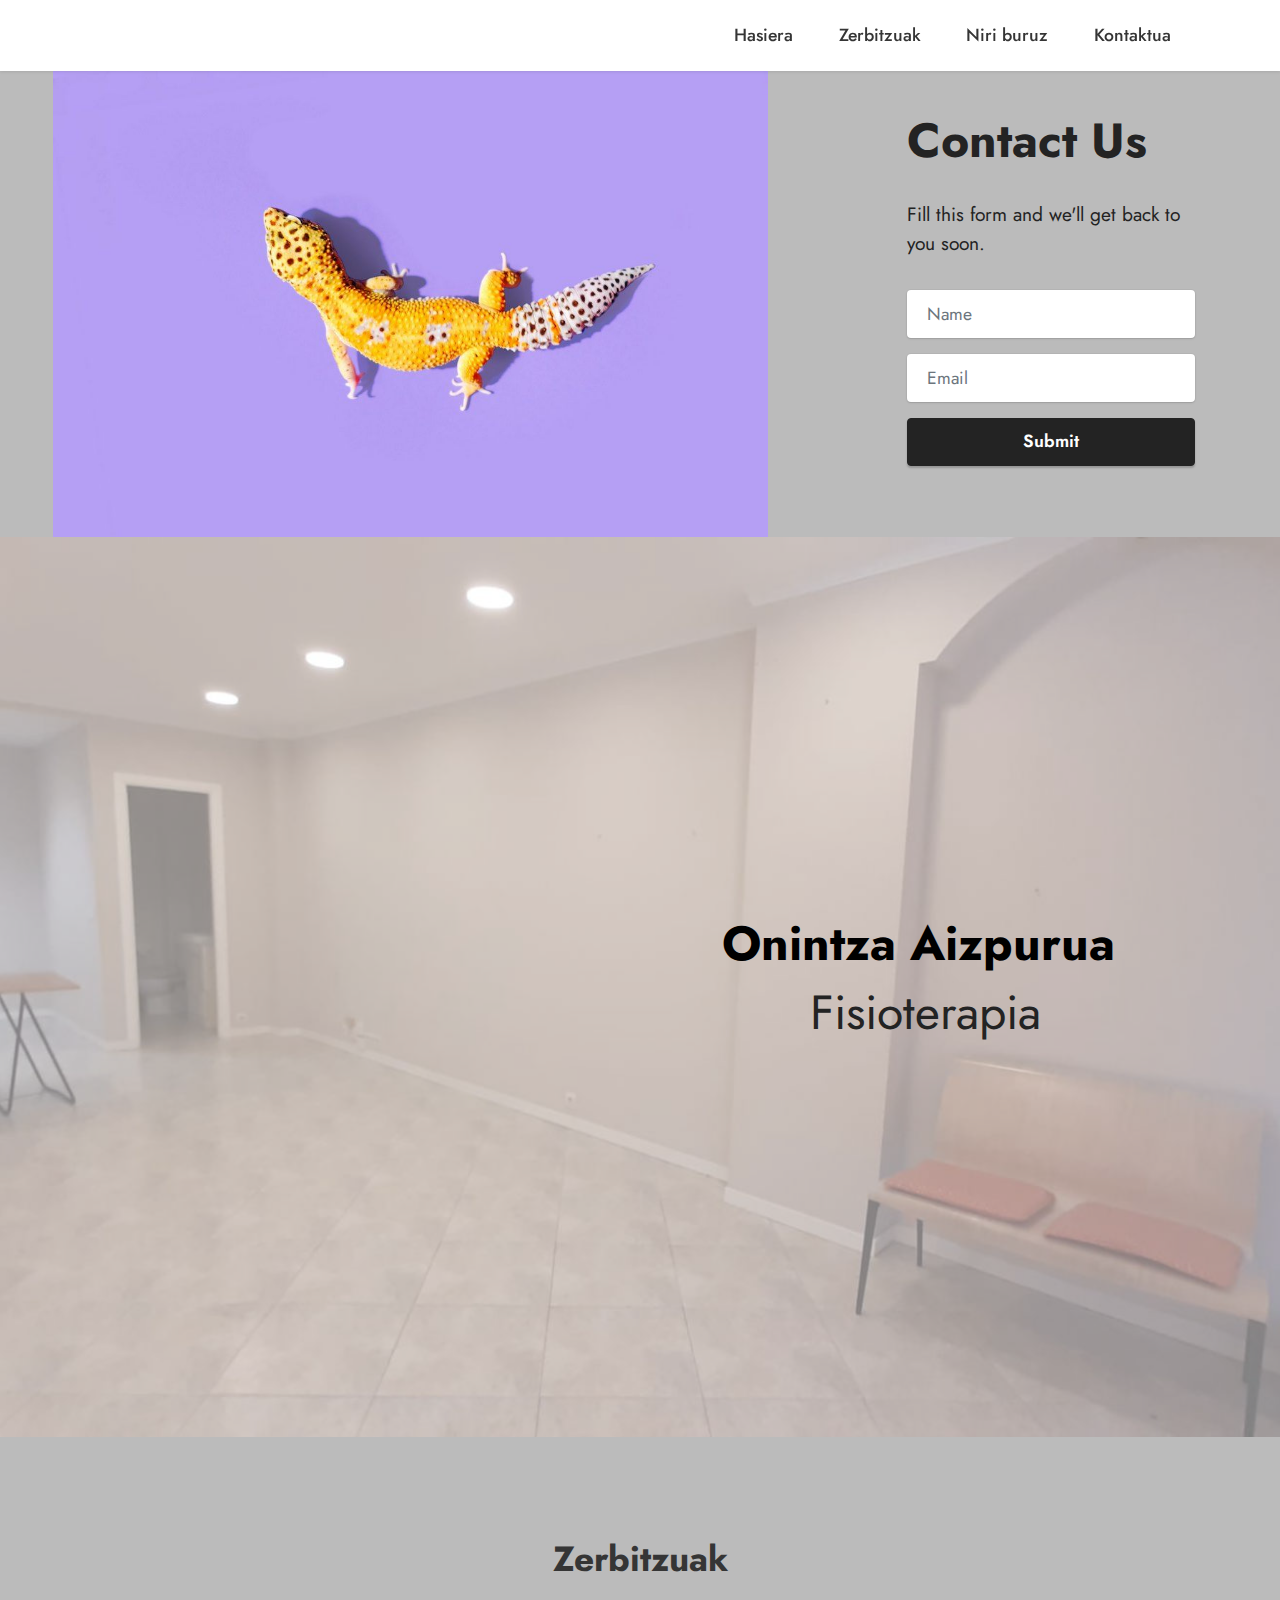
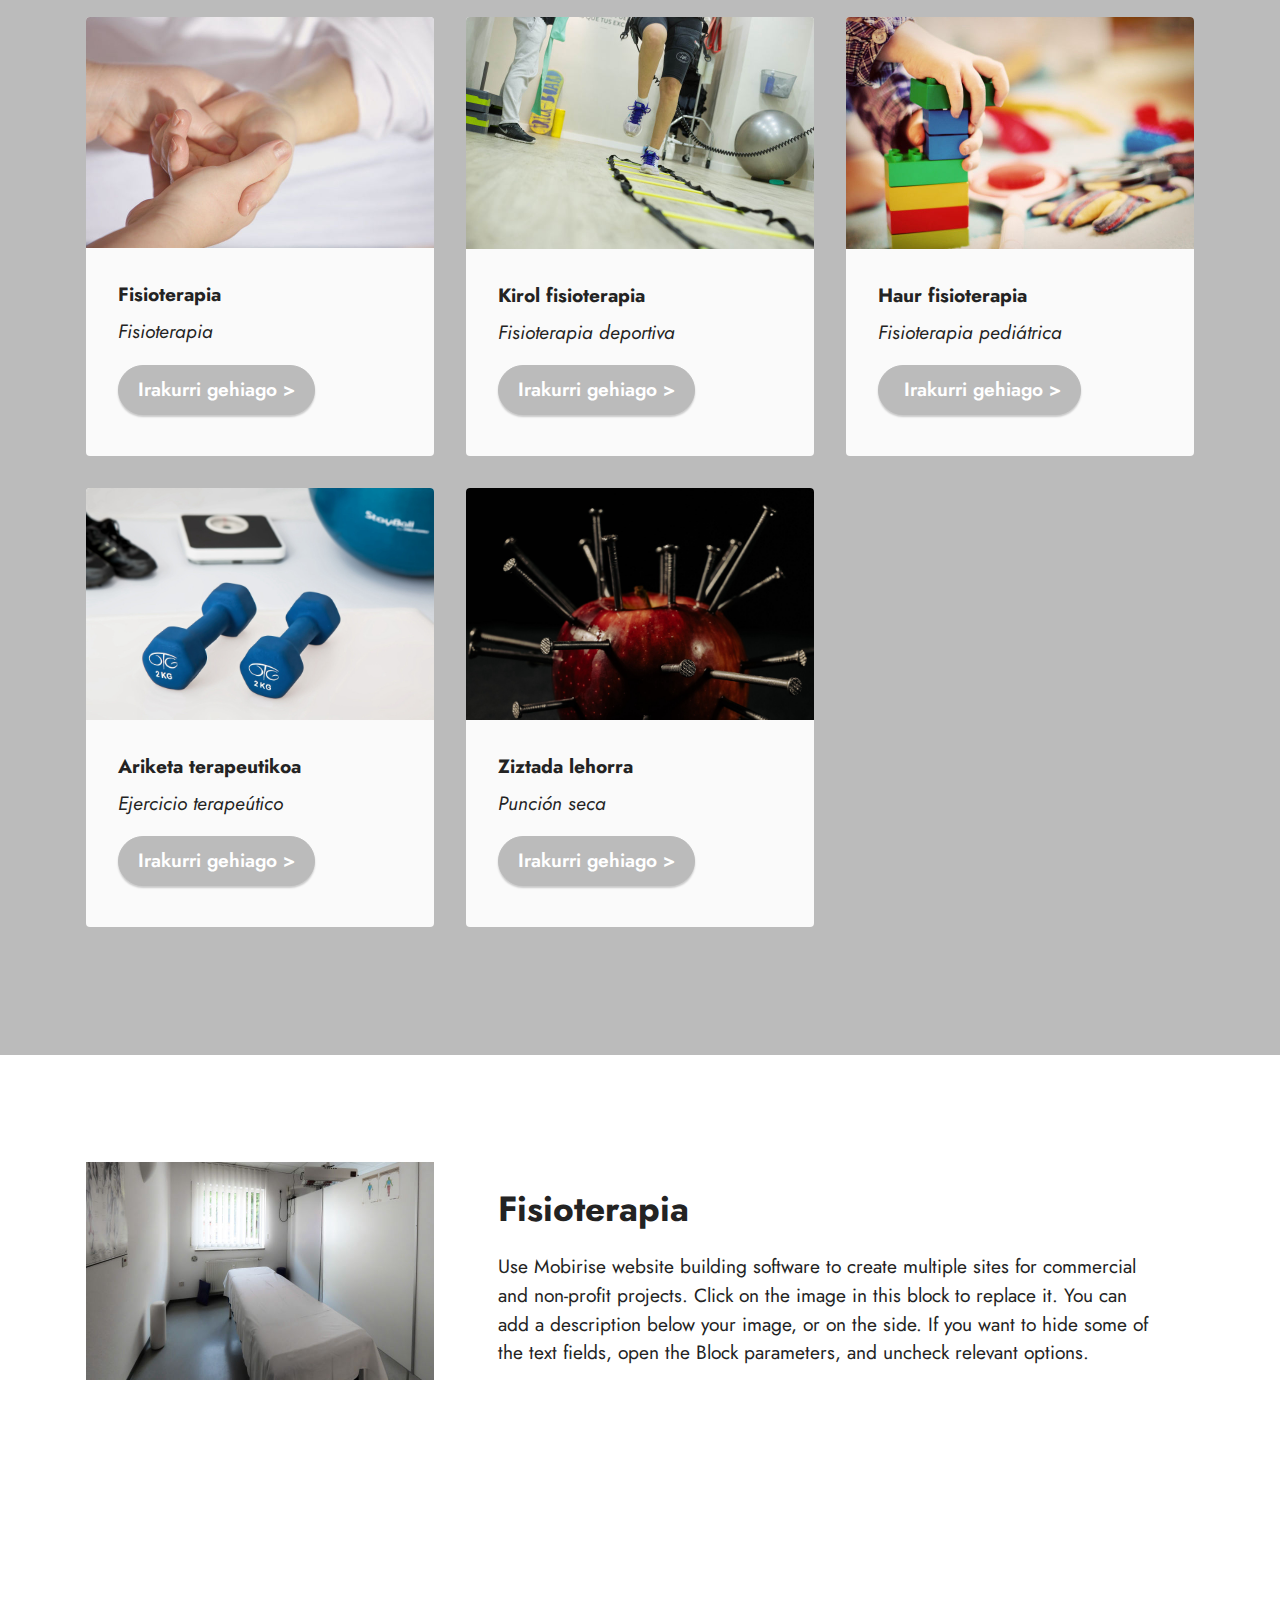
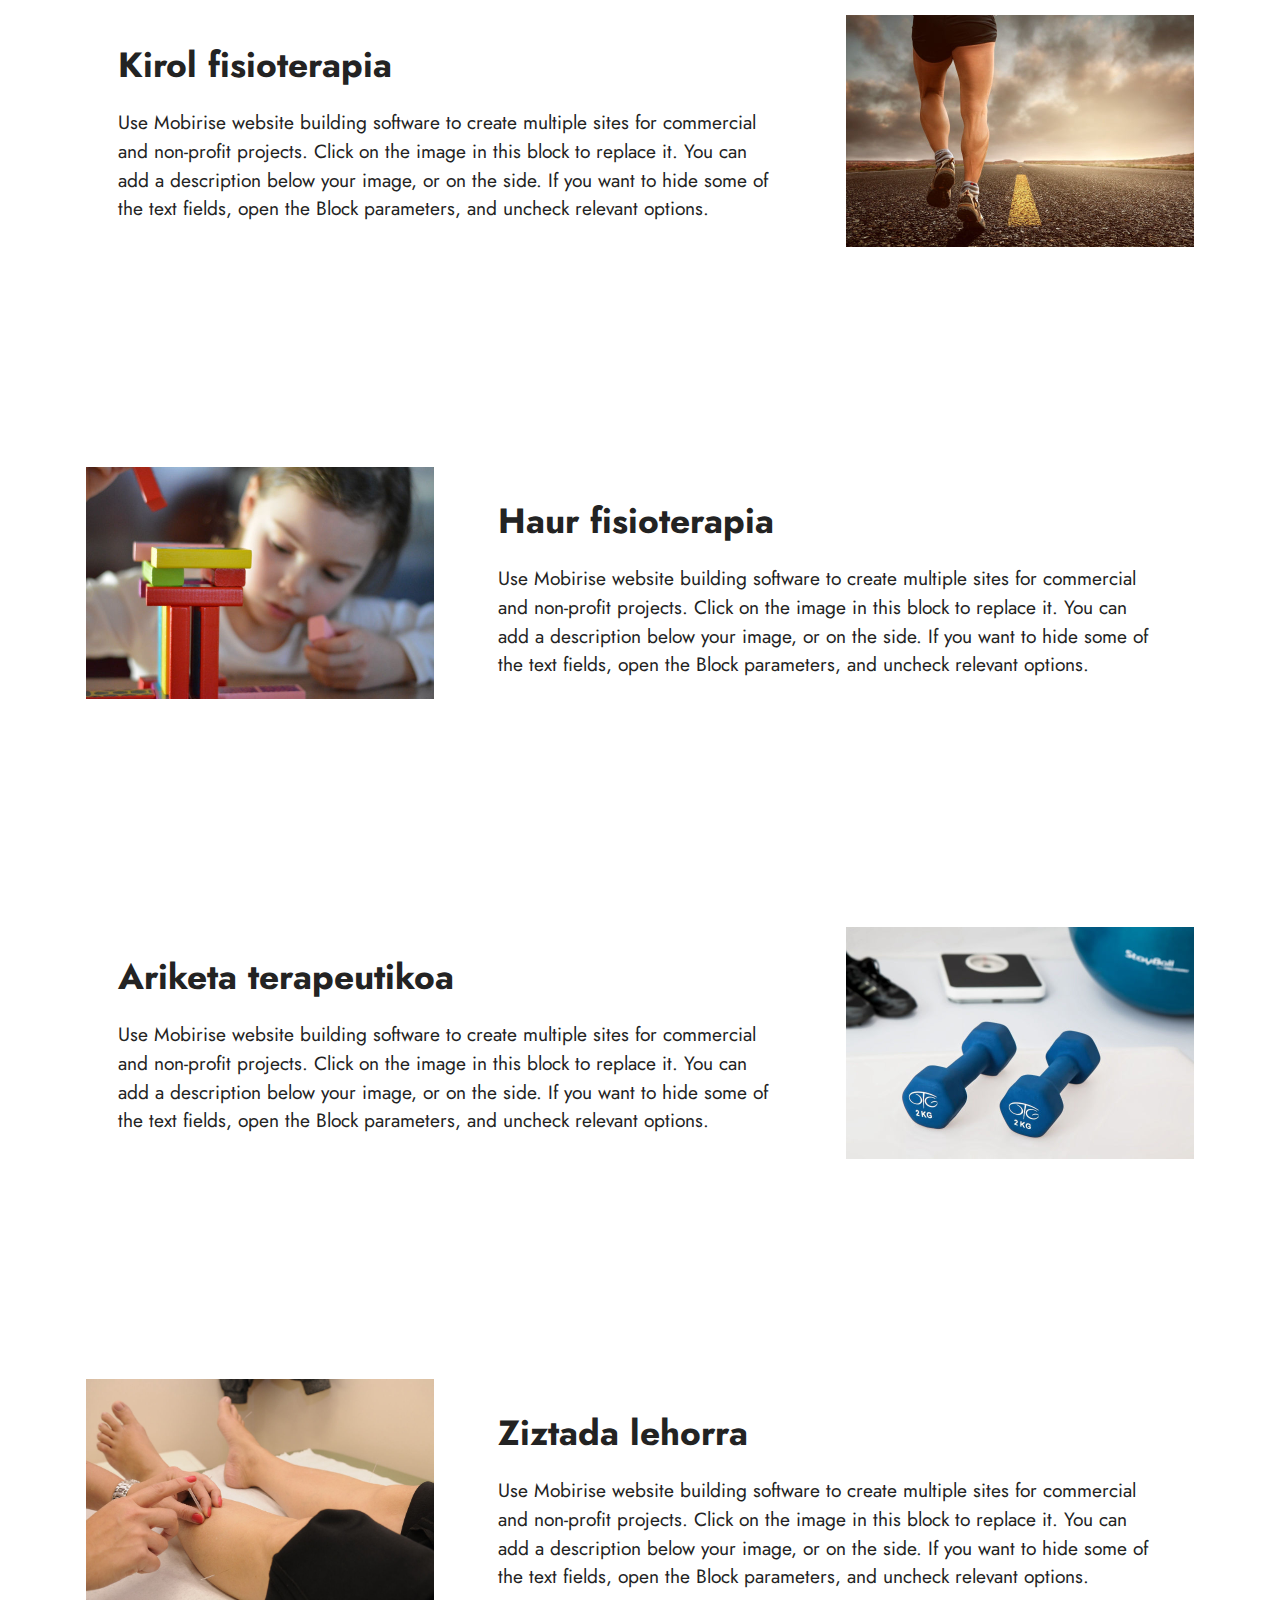
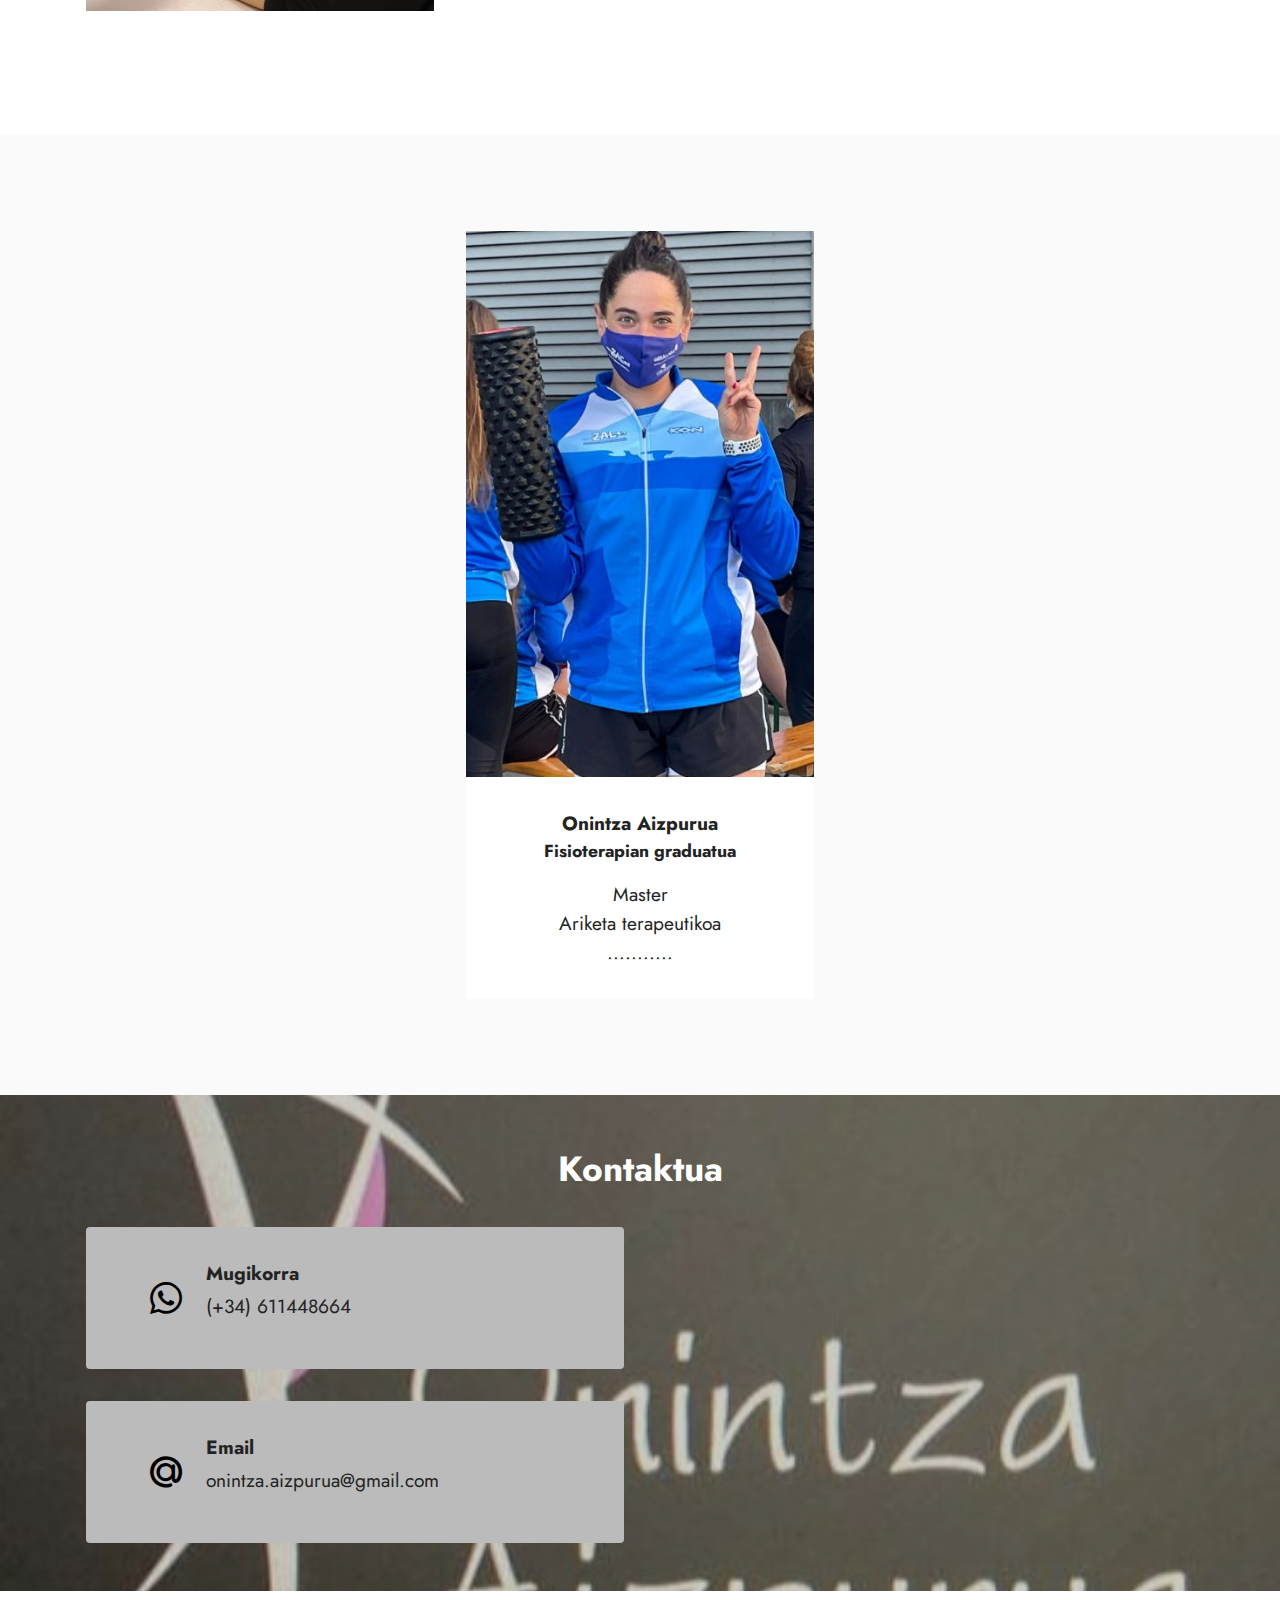
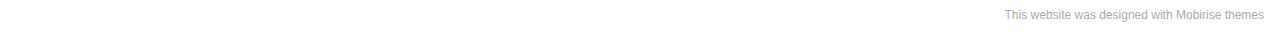
==== commit 1e497310: "create github pages" ====
--- a/page1.html
+++ b/page1.html
@@ -6,7 +6,7 @@
   <meta http-equiv="X-UA-Compatible" content="IE=edge">
   <meta name="generator" content="Mobirise v5.5.2, mobirise.com">
   <meta name="viewport" content="width=device-width, initial-scale=1, minimum-scale=1">
-  <link rel="shortcut icon" href="assets/images/onintza-logo-zabala-449x100.png" type="image/x-icon">
+  <link rel="shortcut icon" href="assets/images/logo.png" type="image/x-icon">
   <meta name="description" content="">
   
   
@@ -28,16 +28,13 @@
 </head>
 <body>
   
-  <section data-bs-version="5.1" class="menu menu3 cid-sRy4FfZToC" once="menu" id="menu3-t">
-    
+  <section data-bs-version="5.1" class="menu menu1 cid-sRAfY8aTbk" once="menu" id="menu1-1o">
+    
+
     <nav class="navbar navbar-dropdown navbar-fixed-top navbar-expand-lg">
         <div class="container">
             <div class="navbar-brand">
-                <span class="navbar-logo">
-                    <a href="page1.html#header3-n">
-                        <img src="assets/images/onintza-logo-zabala-139x31.png" alt="" style="height: 3rem;">
-                    </a>
-                </span>
+                
                 
             </div>
             <button class="navbar-toggler" type="button" data-toggle="collapse" data-bs-toggle="collapse" data-target="#navbarSupportedContent" data-bs-target="#navbarSupportedContent" aria-controls="navbarNavAltMarkup" aria-expanded="false" aria-label="Toggle navigation">
@@ -49,22 +46,11 @@
                 </div>
             </button>
             <div class="collapse navbar-collapse" id="navbarSupportedContent">
-                <ul class="navbar-nav nav-dropdown nav-right" data-app-modern-menu="true"><li class="nav-item"><a class="nav-link link text-black text-primary display-4" href="page1.html#team1-12">Niri buruz</a></li><li class="nav-item"><a class="nav-link link text-black text-primary display-4" href="page1.html#features3-u">Zerbitzuak</a></li>
-                    <li class="nav-item"><a class="nav-link link text-black text-primary display-4" href="page1.html#contacts3-o">Non gaude</a></li>
-                    <li class="nav-item"><a class="nav-link link text-black text-primary display-4" href="page1.html#contacts3-o">Kontaktua</a>
+                <ul class="navbar-nav nav-dropdown nav-right navbar-nav-top-padding" data-app-modern-menu="true"><li class="nav-item"><a class="nav-link link text-secondary text-primary display-4" href="index.html#image3-1h">Hasiera</a></li><li class="nav-item"><a class="nav-link link text-secondary display-4" href="index.html#features14-1p">Zerbitzuak</a></li>
+                    <li class="nav-item"><a class="nav-link link text-secondary text-primary display-4" href="index.html#features11-1t">Niri buruz</a></li>
+                    <li class="nav-item"><a class="nav-link link text-secondary text-primary display-4" href="index.html#contacts3-18">Kontaktua</a>
                     </li></ul>
-                <div class="icons-menu">
-                    <a class="iconfont-wrapper" href="tel:611448664">
-                        <span class="p-2 mbr-iconfont socicon-whatsapp socicon" style="color: rgb(0, 0, 0); fill: rgb(0, 0, 0);"></span>
-                    </a>
-                    <a class="iconfont-wrapper" href="mailto:onintza.aizpurua@gmail.com">
-                        <span class="p-2 mbr-iconfont socicon-mailru socicon"></span>
-                    </a>
-                    <a class="iconfont-wrapper" href="https://www.instagram.com/onintza.fisioterapia/" target="_blank">
-                        <span class="p-2 mbr-iconfont socicon-instagram socicon"></span>
-                    </a>
-                    
-                </div>
+                
                 
             </div>
         </div>
@@ -85,7 +71,7 @@
                 </div>
             </div>
             <div class="col-lg-3 offset-lg-1 mbr-form" data-form-type="formoid">
-                <form action="https://mobirise.eu/" method="POST" class="mbr-form form-with-styler" data-form-title="Form Name"><input type="hidden" name="email" data-form-email="true" value="xQzuEE/BU0olv2LxmoTrQLZsJc7I8iGcWEV9UpOEmSbqgElfDYpRWiYjOp+t48TD5i6eeFjjJDaIfGurq0UpTsHbjH/tGciMsyOz/OvPoRGikwVRL70KNJCxVdqjX3Nk">
+                <form action="https://mobirise.eu/" method="POST" class="mbr-form form-with-styler" data-form-title="Form Name"><input type="hidden" name="email" data-form-email="true" value="FKr1LG5zTV/V+wsF2O97YhUMDm2tQcbIGryNMk2l7+2je4qu4nKhcZ+6DdyQvepg852Ob0NQoVR6DSehtD1hd0d0i1GY/uUeTQM5kVVQjB+NVui8gY6r7HHk2Q7cef9x">
                     <div class="row">
                         <div hidden="hidden" data-form-alert="" class="alert alert-success col-12">Thanks for filling out
                             the form!</div>
@@ -407,11 +393,11 @@
                 </div>
             </div>
             <div class="map-wrapper col-12 col-md-6">
-                <div class="google-map"><iframe frameborder="0" style="border:0" src="https://www.google.com/maps/embed/v1/place?key=AIzaSyCNveGQ9bfpKFwWzQLLftrR9hNiHwdqQG8&amp;q=Bizkaia kalea 13, 20800, zarautz" allowfullscreen=""></iframe></div>
-            </div>
-        </div>
-    </div>
-</section><section style="background-color: #fff; font-family: -apple-system, BlinkMacSystemFont, 'Segoe UI', 'Roboto', 'Helvetica Neue', Arial, sans-serif; color:#aaa; font-size:12px; padding: 0; align-items: center; display: flex;"><a href="https://mobirise.site/x" style="flex: 1 1; height: 3rem; padding-left: 1rem;"></a><p style="flex: 0 0 auto; margin:0; padding-right:1rem;">Website was <a href="https://mobirise.site/g" style="color:#aaa;">started</a> with Mobirise</p></section><script src="assets/bootstrap/js/bootstrap.bundle.min.js"></script>  <script src="assets/parallax/jarallax.js"></script>  <script src="assets/smoothscroll/smooth-scroll.js"></script>  <script src="assets/ytplayer/index.js"></script>  <script src="assets/dropdown/js/navbar-dropdown.js"></script>  <script src="assets/theme/js/script.js"></script>  <script src="assets/formoid/formoid.min.js"></script>  
+                <div class="google-map"><iframe frameborder="0" style="border:0" src="https://www.google.com/maps/embed/v1/place?key=AIzaSyDk89J4FSunMF33ruMVWJaJht_Ro0kvoXs&amp;q=Bizkaia kalea 13, 20800, zarautz" allowfullscreen=""></iframe></div>
+            </div>
+        </div>
+    </div>
+</section><section style="background-color: #fff; font-family: -apple-system, BlinkMacSystemFont, 'Segoe UI', 'Roboto', 'Helvetica Neue', Arial, sans-serif; color:#aaa; font-size:12px; padding: 0; align-items: center; display: flex;"><a href="https://mobirise.site/f" style="flex: 1 1; height: 3rem; padding-left: 1rem;"></a><p style="flex: 0 0 auto; margin:0; padding-right:1rem;"><a href="https://mobirise.site/r" style="color:#aaa;">This website</a> was designed with Mobirise themes</p></section><script src="assets/bootstrap/js/bootstrap.bundle.min.js"></script>  <script src="assets/parallax/jarallax.js"></script>  <script src="assets/smoothscroll/smooth-scroll.js"></script>  <script src="assets/ytplayer/index.js"></script>  <script src="assets/dropdown/js/navbar-dropdown.js"></script>  <script src="assets/theme/js/script.js"></script>  <script src="assets/formoid/formoid.min.js"></script>  
   
   
 </body>
--- a/assets/mobirise/css/mbr-additional.css
+++ b/assets/mobirise/css/mbr-additional.css
@@ -704,6 +704,22 @@
 a {
   transition: color 0.6s;
 }
+.cid-sRA9cv440A {
+  padding-top: 0rem;
+  padding-bottom: 1rem;
+  background-color: #ffffff;
+}
+@media (max-width: 991px) {
+  .cid-sRA9cv440A .image-wrapper {
+    margin-bottom: 1rem;
+  }
+}
+.cid-sRA9cv440A .row {
+  flex-direction: row-reverse;
+}
+.cid-sRA9cv440A img {
+  width: 100%;
+}
 .cid-sRzWV6SbQn {
   background-image: url("../../../assets/images/whatsapp-image-2021-11-14-at-1.09.51-pm-2000x921.jpg");
 }
@@ -717,12 +733,12 @@
   font-size: 32px;
   border-radius: 50%;
   padding: 0.6rem;
-  border: 2px solid #cc0e79;
+  border: 2px solid #000000;
   transition: all 0.3s;
-  color: #cc0e79;
+  color: #000000;
 }
 .cid-sRzWV6SbQn .social-row .soc-item .mbr-iconfont:hover {
-  background-color: #cc0e79;
+  background-color: #000000;
   color: #ffffff;
 }
 .cid-sRzWV6SbQn .mbr-section-title {
@@ -733,10 +749,62 @@
 .cid-sRzWV6SbQn .social-row {
   color: #fafafa;
 }
+.cid-sRAsSVS9gk {
+  padding-top: 1rem;
+  padding-bottom: 0rem;
+  background-color: #ffffff;
+}
+.cid-sRAsSVS9gk .number-wrap {
+  color: #555555;
+  text-align: center;
+}
+.cid-sRAsSVS9gk .number {
+  color: #d799c4;
+}
+.cid-sRAsSVS9gk .period {
+  display: block;
+}
+.cid-sRAsSVS9gk .dot {
+  display: none;
+}
+@media (max-width: 767px) {
+  .cid-sRAsSVS9gk .period {
+    font-size: 0.8rem;
+  }
+}
+.cid-sRAsSVS9gk .btn {
+  height: 100%;
+  margin: 0;
+}
+.cid-sRAsSVS9gk .mbr-section-btn {
+  margin-bottom: 1.2rem;
+}
+.cid-sRAsSVS9gk .icons-menu .soc-item {
+  padding-left: 8px;
+  padding-right: 8px;
+}
+.cid-sRAsSVS9gk .icons-menu .soc-item .mbr-iconfont {
+  font-size: 2rem;
+  display: flex;
+  border-radius: 50%;
+  text-align: center;
+  color: #353535;
+  border: 2px solid #353535;
+  justify-content: center;
+  align-content: center;
+  transition: all 0.3s;
+}
+.cid-sRAsSVS9gk .icons-menu .soc-item .mbr-iconfont:before {
+  padding: 0.6rem;
+}
+.cid-sRAsSVS9gk .icons-menu .soc-item .mbr-iconfont:hover {
+  background-color: #353535;
+  color: #ffffff;
+}
 .cid-sRzWhLHQ5f {
-  padding-top: 3rem;
-  padding-bottom: 2rem;
-  background-color: #232323;
+  padding-top: 1rem;
+  padding-bottom: 1rem;
+  background-color: #353535;
 }
 .cid-sRzWhLHQ5f .mbr-overlay {
   background-color: #ffffff;
@@ -755,7 +823,41 @@
   }
 }
 .cid-sRzWhLHQ5f .mbr-section-title {
-  color: #d799c4;
+  color: #ffffff;
+}
+.cid-sRAkRp2is6 {
+  padding-top: 2rem;
+  padding-bottom: 2rem;
+  background-color: #ffffff;
+}
+.cid-sRAkRp2is6 .card-box {
+  z-index: 10;
+  position: relative;
+}
+@media (min-width: 1500px) {
+  .cid-sRAkRp2is6 .container {
+    max-width: 1400px;
+  }
+}
+.cid-sRAkRp2is6 .card {
+  margin: auto;
+}
+.cid-sRAkRp2is6 .mbr-iconfont {
+  display: block;
+  font-size: 5rem;
+  color: #353535;
+  margin-bottom: 2rem;
+}
+.cid-sRAkRp2is6 .card-wrapper {
+  display: flex;
+  justify-content: center;
+  align-items: center;
+}
+.cid-sRAkRp2is6 .row {
+  justify-content: center;
+}
+.cid-sRAkRp2is6 H3 {
+  color: #353535;
 }
 .cid-sRA1w3AF1F {
   padding-top: 1rem;
@@ -788,26 +890,30 @@
 .cid-sRA1w3AF1F .card-title {
   color: #353535;
 }
-.cid-sRA4Jp3xpR {
+.cid-sRA1w3AF1F .mbr-text,
+.cid-sRA1w3AF1F .mbr-section-btn {
+  color: #000000;
+}
+.cid-sRA9J4vUg1 {
   padding-top: 0rem;
   padding-bottom: 0rem;
   background-color: #ffffff;
 }
 @media (max-width: 991px) {
-  .cid-sRA4Jp3xpR .image-wrapper {
+  .cid-sRA9J4vUg1 .image-wrapper {
     margin-bottom: 1rem;
   }
 }
-.cid-sRA4Jp3xpR .row {
-  flex-direction: row-reverse;
-}
-.cid-sRA4Jp3xpR img {
+.cid-sRA9J4vUg1 img {
   width: 100%;
 }
 @media (min-width: 992px) {
-  .cid-sRA4Jp3xpR .text-wrapper {
+  .cid-sRA9J4vUg1 .text-wrapper {
     padding: 2rem;
   }
+}
+.cid-sRA9J4vUg1 .mbr-section-title {
+  color: #353535;
 }
 .cid-sRA2Tk5oSs {
   padding-top: 0rem;
@@ -837,6 +943,9 @@
   width: 100%;
   object-fit: cover;
 }
+.cid-sRA2Tk5oSs .card-title {
+  color: #353535;
+}
 .cid-sRA4nKzqMP {
   padding-top: 0rem;
   padding-bottom: 0rem;
@@ -855,6 +964,9 @@
     padding: 2rem;
   }
 }
+.cid-sRA4nKzqMP .mbr-section-title {
+  color: #353535;
+}
 .cid-sRA4oq48Z3 {
   padding-top: 0rem;
   padding-bottom: 0rem;
@@ -876,47 +988,59 @@
     padding: 2rem;
   }
 }
-.cid-sRA3uNELzo {
-  padding-top: 2rem;
-  padding-bottom: 2rem;
+.cid-sRA4oq48Z3 .mbr-section-title {
+  color: #353535;
+}
+.cid-sRAqWLHN7c {
+  padding-top: 6rem;
+  padding-bottom: 6rem;
   background-color: #ffffff;
 }
-.cid-sRA3uNELzo .content-wrapper {
-  background: #ffffff;
-}
-@media (max-width: 991px) {
-  .cid-sRA3uNELzo .content-wrapper .row {
-    flex-direction: column-reverse;
-  }
-  .cid-sRA3uNELzo .content-wrapper .image-wrapper {
-    margin-bottom: 2rem;
-  }
+.cid-sRAqWLHN7c .top-line {
+  display: flex;
+  justify-content: space-between;
+}
+.cid-sRAqWLHN7c .mbr-section-title,
+.cid-sRAqWLHN7c .mbr-section-subtitle {
+  text-align: center;
+}
+.cid-sRAqWLHN7c .card:not(:nth-last-child(1)) {
+  margin-bottom: 2rem;
+}
+.cid-sRAqWLHN7c .card-wrapper {
+  border-radius: 4px;
+  background-color: #fafafa;
+}
+.cid-sRAqWLHN7c .image-wrapper img {
+  width: 100%;
+  object-fit: cover;
 }
 @media (max-width: 767px) {
-  .cid-sRA3uNELzo .content-wrapper {
+  .cid-sRAqWLHN7c .card-box {
     padding: 1rem;
   }
 }
-@media (min-width: 768px) and (max-width: 991px) {
-  .cid-sRA3uNELzo .content-wrapper {
-    padding: 2rem;
+@media (min-width: 768px) {
+  .cid-sRAqWLHN7c .card-box {
+    padding-right: 2rem;
   }
 }
 @media (min-width: 992px) {
-  .cid-sRA3uNELzo .content-wrapper {
-    padding: 5rem 3rem;
-  }
-  .cid-sRA3uNELzo .content-wrapper .text-wrapper {
-    padding-right: 2rem;
-  }
-}
-.cid-sRA3uNELzo .image-wrapper img {
-  width: 100%;
-  object-fit: cover;
+  .cid-sRAqWLHN7c .card-box {
+    padding-left: 2rem;
+    padding-right: 4rem;
+  }
+}
+.cid-sRAqWLHN7c .card-title {
+  text-align: center;
+  color: #353535;
+}
+.cid-sRAqWLHN7c .mbr-section-title {
+  color: #353535;
 }
 .cid-sRzYpXwYUM {
   padding-top: 1rem;
-  padding-bottom: 3rem;
+  padding-bottom: 1rem;
   background: #232323;
 }
 @media (max-width: 767px) {
@@ -959,7 +1083,7 @@
 .cid-sRzYpXwYUM .card-wrapper {
   display: flex;
   border-radius: 4px;
-  background: #fafafa;
+  background: #ffffff;
 }
 .cid-sRzYpXwYUM .card-wrapper:not(:nth-last-child(1)) {
   margin-bottom: 2rem;
@@ -978,348 +1102,6 @@
   font-size: 2rem;
   padding-right: 1.5rem;
   color: #bbbbbb;
-}
-.cid-s48OLK6784 {
-  z-index: 1000;
-  width: 100%;
-  position: relative;
-  min-height: 60px;
-}
-.cid-s48OLK6784 nav.navbar {
-  position: fixed;
-}
-.cid-s48OLK6784 .dropdown-item:before {
-  font-family: Moririse2 !important;
-  content: '\e966';
-  display: inline-block;
-  width: 0;
-  position: absolute;
-  left: 1rem;
-  top: 0.5rem;
-  margin-right: 0.5rem;
-  line-height: 1;
-  font-size: inherit;
-  vertical-align: middle;
-  text-align: center;
-  overflow: hidden;
-  transform: scale(0, 1);
-  transition: all 0.25s ease-in-out;
-}
-.cid-s48OLK6784 .dropdown-menu {
-  padding: 0;
-}
-.cid-s48OLK6784 .dropdown-item {
-  border-bottom: 1px solid #e6e6e6;
-}
-.cid-s48OLK6784 .dropdown-item:hover,
-.cid-s48OLK6784 .dropdown-item:focus {
-  background: #bbbbbb !important;
-  color: white !important;
-}
-.cid-s48OLK6784 .nav-dropdown .link {
-  padding: 0 0.3em !important;
-  margin: .667em 1em !important;
-}
-.cid-s48OLK6784 .nav-dropdown .link.dropdown-toggle::after {
-  margin-left: 0.5rem;
-  margin-top: 0.2rem;
-}
-.cid-s48OLK6784 .nav-link {
-  position: relative;
-}
-.cid-s48OLK6784 .container {
-  display: flex;
-  margin: auto;
-}
-.cid-s48OLK6784 .iconfont-wrapper {
-  color: #000000 !important;
-  font-size: 1.5rem;
-  padding-right: .5rem;
-}
-.cid-s48OLK6784 .navbar-caption {
-  padding-right: 4rem;
-}
-.cid-s48OLK6784 .dropdown-menu,
-.cid-s48OLK6784 .navbar.opened {
-  background: #ffffff !important;
-}
-.cid-s48OLK6784 .nav-item:focus,
-.cid-s48OLK6784 .nav-link:focus {
-  outline: none;
-}
-.cid-s48OLK6784 .dropdown .dropdown-menu .dropdown-item {
-  width: auto;
-  transition: all 0.25s ease-in-out;
-}
-.cid-s48OLK6784 .dropdown .dropdown-menu .dropdown-item::after {
-  right: 0.5rem;
-}
-.cid-s48OLK6784 .dropdown .dropdown-menu .dropdown-item .mbr-iconfont {
-  margin-left: -1.8rem;
-  padding-right: 1rem;
-  font-size: inherit;
-}
-.cid-s48OLK6784 .dropdown .dropdown-menu .dropdown-item .mbr-iconfont:before {
-  display: inline-block;
-  transform: scale(1, 1);
-  transition: all 0.25s ease-in-out;
-}
-.cid-s48OLK6784 .collapsed .dropdown-menu .dropdown-item:before {
-  display: none;
-}
-.cid-s48OLK6784 .collapsed .dropdown .dropdown-menu .dropdown-item {
-  padding: 0.235em 1.5em 0.235em 1.5em !important;
-  transition: none;
-  margin: 0 !important;
-}
-.cid-s48OLK6784 .navbar {
-  min-height: 77px;
-  transition: all .3s;
-  border-bottom: 1px solid transparent;
-  background: #ffffff;
-}
-.cid-s48OLK6784 .navbar:not(.navbar-short) {
-  border-bottom: 1px solid #e6e6e6;
-}
-.cid-s48OLK6784 .navbar.opened {
-  transition: all .3s;
-}
-.cid-s48OLK6784 .navbar .dropdown-item {
-  padding: .5rem 1.8rem;
-}
-.cid-s48OLK6784 .navbar .navbar-logo img {
-  width: auto;
-}
-.cid-s48OLK6784 .navbar .navbar-collapse {
-  justify-content: flex-end;
-  z-index: 1;
-}
-.cid-s48OLK6784 .navbar.collapsed .nav-item .nav-link::before {
-  display: none;
-}
-.cid-s48OLK6784 .navbar.collapsed.opened .dropdown-menu {
-  top: 0;
-}
-@media (min-width: 992px) {
-  .cid-s48OLK6784 .navbar.collapsed.opened:not(.navbar-short) .navbar-collapse {
-    max-height: calc(98.5vh - 4.4rem);
-  }
-}
-.cid-s48OLK6784 .navbar.collapsed .dropdown-menu .dropdown-submenu {
-  left: 0 !important;
-}
-.cid-s48OLK6784 .navbar.collapsed .dropdown-menu .dropdown-item:after {
-  right: auto;
-}
-.cid-s48OLK6784 .navbar.collapsed .dropdown-menu .dropdown-toggle[data-toggle="dropdown-submenu"]:after {
-  margin-left: 0.5rem;
-  margin-top: 0.2rem;
-  border-top: 0.35em solid;
-  border-right: 0.35em solid transparent;
-  border-left: 0.35em solid transparent;
-  border-bottom: 0;
-  top: 55%;
-}
-.cid-s48OLK6784 .navbar.collapsed ul.navbar-nav li {
-  margin: auto;
-}
-.cid-s48OLK6784 .navbar.collapsed .dropdown-menu .dropdown-item {
-  padding: .25rem 1.5rem;
-  text-align: center;
-}
-.cid-s48OLK6784 .navbar.collapsed .icons-menu {
-  padding-left: 0;
-  padding-right: 0;
-  padding-top: .5rem;
-  padding-bottom: .5rem;
-}
-@media (max-width: 991px) {
-  .cid-s48OLK6784 .navbar .nav-item .nav-link::before {
-    display: none;
-  }
-  .cid-s48OLK6784 .navbar.opened .dropdown-menu {
-    top: 0;
-  }
-  .cid-s48OLK6784 .navbar .dropdown-menu .dropdown-submenu {
-    left: 0 !important;
-  }
-  .cid-s48OLK6784 .navbar .dropdown-menu .dropdown-item:after {
-    right: auto;
-  }
-  .cid-s48OLK6784 .navbar .dropdown-menu .dropdown-toggle[data-toggle="dropdown-submenu"]:after {
-    margin-left: 0.5rem;
-    margin-top: 0.2rem;
-    border-top: 0.35em solid;
-    border-right: 0.35em solid transparent;
-    border-left: 0.35em solid transparent;
-    border-bottom: 0;
-    top: 55%;
-  }
-  .cid-s48OLK6784 .navbar .navbar-logo img {
-    height: 3.8rem !important;
-  }
-  .cid-s48OLK6784 .navbar ul.navbar-nav li {
-    margin: auto;
-  }
-  .cid-s48OLK6784 .navbar .dropdown-menu .dropdown-item {
-    padding: .25rem 1.5rem !important;
-    text-align: center;
-  }
-  .cid-s48OLK6784 .navbar .navbar-brand {
-    flex-shrink: initial;
-    flex-basis: auto;
-    word-break: break-word;
-    padding-right: 2rem;
-  }
-  .cid-s48OLK6784 .navbar .navbar-toggler {
-    flex-basis: auto;
-  }
-  .cid-s48OLK6784 .navbar .icons-menu {
-    padding-left: 0;
-    padding-top: .5rem;
-    padding-bottom: .5rem;
-  }
-}
-.cid-s48OLK6784 .navbar.navbar-short {
-  min-height: 60px;
-}
-.cid-s48OLK6784 .navbar.navbar-short .navbar-logo img {
-  height: 3rem !important;
-}
-.cid-s48OLK6784 .navbar.navbar-short .navbar-brand {
-  padding: 0;
-}
-.cid-s48OLK6784 .navbar-brand {
-  flex-shrink: 0;
-  align-items: center;
-  margin-right: 0;
-  padding: 0;
-  transition: all .3s;
-  word-break: break-word;
-  z-index: 1;
-}
-.cid-s48OLK6784 .navbar-brand .navbar-caption {
-  line-height: inherit !important;
-}
-.cid-s48OLK6784 .navbar-brand .navbar-logo a {
-  outline: none;
-}
-.cid-s48OLK6784 .dropdown-item.active,
-.cid-s48OLK6784 .dropdown-item:active {
-  background-color: transparent;
-}
-.cid-s48OLK6784 .navbar-expand-lg .navbar-nav .nav-link {
-  padding: 0;
-}
-.cid-s48OLK6784 .nav-dropdown .link.dropdown-toggle {
-  margin-right: 1.667em;
-}
-.cid-s48OLK6784 .nav-dropdown .link.dropdown-toggle[aria-expanded="true"] {
-  margin-right: 0;
-  padding: 0.667em 1.667em;
-}
-.cid-s48OLK6784 .navbar.navbar-expand-lg .dropdown .dropdown-menu {
-  background: #ffffff;
-}
-.cid-s48OLK6784 .navbar.navbar-expand-lg .dropdown .dropdown-menu .dropdown-submenu {
-  margin: 0;
-  left: 100%;
-}
-.cid-s48OLK6784 .navbar .dropdown.open > .dropdown-menu {
-  display: block;
-}
-.cid-s48OLK6784 ul.navbar-nav {
-  flex-wrap: wrap;
-}
-.cid-s48OLK6784 .navbar-buttons {
-  text-align: center;
-  min-width: 170px;
-}
-.cid-s48OLK6784 button.navbar-toggler {
-  outline: none;
-  width: 31px;
-  height: 20px;
-  cursor: pointer;
-  transition: all .2s;
-  position: relative;
-  align-self: center;
-}
-.cid-s48OLK6784 button.navbar-toggler .hamburger span {
-  position: absolute;
-  right: 0;
-  width: 30px;
-  height: 2px;
-  border-right: 5px;
-  background-color: currentColor;
-}
-.cid-s48OLK6784 button.navbar-toggler .hamburger span:nth-child(1) {
-  top: 0;
-  transition: all .2s;
-}
-.cid-s48OLK6784 button.navbar-toggler .hamburger span:nth-child(2) {
-  top: 8px;
-  transition: all .15s;
-}
-.cid-s48OLK6784 button.navbar-toggler .hamburger span:nth-child(3) {
-  top: 8px;
-  transition: all .15s;
-}
-.cid-s48OLK6784 button.navbar-toggler .hamburger span:nth-child(4) {
-  top: 16px;
-  transition: all .2s;
-}
-.cid-s48OLK6784 nav.opened .hamburger span:nth-child(1) {
-  top: 8px;
-  width: 0;
-  opacity: 0;
-  right: 50%;
-  transition: all .2s;
-}
-.cid-s48OLK6784 nav.opened .hamburger span:nth-child(2) {
-  transform: rotate(45deg);
-  transition: all .25s;
-}
-.cid-s48OLK6784 nav.opened .hamburger span:nth-child(3) {
-  transform: rotate(-45deg);
-  transition: all .25s;
-}
-.cid-s48OLK6784 nav.opened .hamburger span:nth-child(4) {
-  top: 8px;
-  width: 0;
-  opacity: 0;
-  right: 50%;
-  transition: all .2s;
-}
-.cid-s48OLK6784 .navbar-dropdown {
-  padding: .5rem 1rem;
-  position: fixed;
-}
-.cid-s48OLK6784 a.nav-link {
-  display: flex;
-  align-items: center;
-  justify-content: center;
-}
-.cid-s48OLK6784 .icons-menu {
-  flex-wrap: nowrap;
-  display: flex;
-  justify-content: center;
-  padding-left: 1rem;
-  padding-right: 1rem;
-  padding-top: 0.3rem;
-  text-align: center;
-}
-@media screen and (-ms-high-contrast: active), (-ms-high-contrast: none) {
-  .cid-s48OLK6784 .navbar {
-    height: 77px;
-  }
-  .cid-s48OLK6784 .navbar.opened {
-    height: auto;
-  }
-  .cid-s48OLK6784 .nav-item .nav-link:hover::before {
-    width: 175%;
-    max-width: calc(100% + 2rem);
-    left: -1rem;
-  }
 }
 .cid-s48P1Icc8J {
   padding-top: 1rem;
@@ -1389,125 +1171,16 @@
 .cid-s48P1Icc8J .media-container-row .row-copirayt p {
   width: 100%;
 }
-.cid-sRzUeNwzpT {
-  padding-top: 0rem;
-  padding-bottom: 0rem;
-  background-color: #bbbbbb;
-}
-@media (min-width: 991px) {
-  .cid-sRzUeNwzpT .container-fluid {
-    padding-left: 0;
-  }
-}
-.cid-sRzUeNwzpT .mbr-text,
-.cid-sRzUeNwzpT .mbr-section-btn {
-  color: #232323;
-}
-@media (max-width: 991px) {
-  .cid-sRzUeNwzpT .mbr-text,
-  .cid-sRzUeNwzpT .mbr-section-btn {
-    text-align: center;
-  }
-}
-@media (max-width: 991px) {
-  .cid-sRzUeNwzpT .mbr-text,
-  .cid-sRzUeNwzpT .mbr-section-title {
-    text-align: center;
-  }
-}
-.cid-sRzUeNwzpT a.btn {
-  height: 100%;
-  margin: 0;
-}
-.cid-sRzUeNwzpT .mbr-section-btn {
-  display: flex;
-  margin-bottom: 1rem;
-  width: 100%;
-}
-.cid-sRzUeNwzpT .mbr-section-btn .btn {
-  width: 100%;
-}
-@media (max-width: 991px) {
-  .cid-sRzUeNwzpT .image-wrapper {
-    margin-bottom: 2rem;
-  }
-}
-.cid-sRzUeNwzpT .justify-content-center {
-  align-items: center;
-}
-.cid-sRy0LJwZn9 {
-  background-image: url("../../../assets/images/whatsapp-image-2021-11-14-at-1.09.51-pm-2000x921.jpg");
-}
-.cid-sRy0LJwZn9 .mbr-section-title {
-  color: #000000;
-}
-.cid-sRyEd99KqL {
-  padding-top: 6rem;
-  padding-bottom: 6rem;
-  background-color: #bbbbbb;
-}
-.cid-sRyEd99KqL img,
-.cid-sRyEd99KqL .item-img {
-  width: 100%;
-}
-.cid-sRyEd99KqL .item:focus,
-.cid-sRyEd99KqL span:focus {
-  outline: none;
-}
-.cid-sRyEd99KqL .item {
-  cursor: pointer;
-  margin-bottom: 2rem;
-}
-.cid-sRyEd99KqL .item-wrapper {
-  position: relative;
-  border-radius: 4px;
-  background: #fafafa;
-  height: 100%;
-  display: flex;
-  flex-flow: column nowrap;
-}
-@media (min-width: 992px) {
-  .cid-sRyEd99KqL .item-wrapper .item-content {
-    padding: 2rem 2rem 0;
-  }
-  .cid-sRyEd99KqL .item-wrapper .item-footer {
-    padding: 0 2rem 2rem;
-  }
-}
-@media (max-width: 991px) {
-  .cid-sRyEd99KqL .item-wrapper .item-content {
-    padding: 1rem 1rem 0;
-  }
-  .cid-sRyEd99KqL .item-wrapper .item-footer {
-    padding: 0 1rem 1rem;
-  }
-}
-.cid-sRyEd99KqL .mbr-section-btn {
-  margin-top: auto !important;
-}
-.cid-sRyEd99KqL .mbr-section-title {
-  color: #353535;
-}
-.cid-sRyEd99KqL .mbr-text,
-.cid-sRyEd99KqL .mbr-section-btn {
-  text-align: left;
-}
-.cid-sRyEd99KqL .item-title {
-  text-align: left;
-}
-.cid-sRyEd99KqL .item-subtitle {
-  text-align: left;
-}
-.cid-sRy4FfZToC {
+.cid-sRAfY8aTbk {
   z-index: 1000;
   width: 100%;
   position: relative;
   min-height: 60px;
 }
-.cid-sRy4FfZToC nav.navbar {
+.cid-sRAfY8aTbk nav.navbar {
   position: fixed;
 }
-.cid-sRy4FfZToC .dropdown-item:before {
+.cid-sRAfY8aTbk .dropdown-item:before {
   font-family: Moririse2 !important;
   content: "\e966";
   display: inline-block;
@@ -1524,129 +1197,124 @@
   transform: scale(0, 1);
   transition: all 0.25s ease-in-out;
 }
-.cid-sRy4FfZToC .dropdown-menu {
+.cid-sRAfY8aTbk .dropdown-menu {
   padding: 0;
   border-radius: 4px;
   box-shadow: 0 1px 3px 0 rgba(0, 0, 0, 0.1);
 }
-.cid-sRy4FfZToC .dropdown-item {
+.cid-sRAfY8aTbk .dropdown-item {
   border-bottom: 1px solid #e6e6e6;
 }
-.cid-sRy4FfZToC .dropdown-item:hover,
-.cid-sRy4FfZToC .dropdown-item:focus {
+.cid-sRAfY8aTbk .dropdown-item:hover,
+.cid-sRAfY8aTbk .dropdown-item:focus {
   background: #bbbbbb !important;
   color: white !important;
 }
-.cid-sRy4FfZToC .dropdown-item:hover span {
+.cid-sRAfY8aTbk .dropdown-item:hover span {
   color: white;
 }
-.cid-sRy4FfZToC .dropdown-item:first-child {
+.cid-sRAfY8aTbk .dropdown-item:first-child {
   border-top-left-radius: 4px;
   border-top-right-radius: 4px;
 }
-.cid-sRy4FfZToC .dropdown-item:last-child {
+.cid-sRAfY8aTbk .dropdown-item:last-child {
   border-bottom: none;
   border-bottom-left-radius: 4px;
   border-bottom-right-radius: 4px;
 }
-.cid-sRy4FfZToC .nav-dropdown .link {
+.cid-sRAfY8aTbk .nav-dropdown .link {
   padding: 0 0.3em !important;
   margin: 0.667em 1em !important;
 }
-.cid-sRy4FfZToC .nav-dropdown .link.dropdown-toggle::after {
+.cid-sRAfY8aTbk .nav-dropdown .link.dropdown-toggle::after {
   margin-left: 0.5rem;
   margin-top: 0.2rem;
 }
-.cid-sRy4FfZToC .nav-link {
+.cid-sRAfY8aTbk .nav-link {
   position: relative;
 }
-.cid-sRy4FfZToC .container {
+.cid-sRAfY8aTbk .container {
   display: flex;
   margin: auto;
 }
 @media (min-width: 992px) {
-  .cid-sRy4FfZToC .container {
+  .cid-sRAfY8aTbk .container {
     flex-wrap: nowrap;
   }
 }
-.cid-sRy4FfZToC .iconfont-wrapper {
+.cid-sRAfY8aTbk .iconfont-wrapper {
   color: #000000 !important;
   font-size: 1.5rem;
   padding-right: 0.5rem;
 }
-.cid-sRy4FfZToC .dropdown-menu,
-.cid-sRy4FfZToC .navbar.opened {
+.cid-sRAfY8aTbk .dropdown-menu,
+.cid-sRAfY8aTbk .navbar.opened {
   background: #ffffff !important;
 }
-.cid-sRy4FfZToC .nav-item:focus,
-.cid-sRy4FfZToC .nav-link:focus {
+.cid-sRAfY8aTbk .nav-item:focus,
+.cid-sRAfY8aTbk .nav-link:focus {
   outline: none;
 }
-.cid-sRy4FfZToC .dropdown .dropdown-menu .dropdown-item {
+.cid-sRAfY8aTbk .dropdown .dropdown-menu .dropdown-item {
   width: auto;
   transition: all 0.25s ease-in-out;
 }
-.cid-sRy4FfZToC .dropdown .dropdown-menu .dropdown-item::after {
+.cid-sRAfY8aTbk .dropdown .dropdown-menu .dropdown-item::after {
   right: 0.5rem;
 }
-.cid-sRy4FfZToC .dropdown .dropdown-menu .dropdown-item .mbr-iconfont {
+.cid-sRAfY8aTbk .dropdown .dropdown-menu .dropdown-item .mbr-iconfont {
   margin-right: 0.5rem;
   vertical-align: sub;
 }
-.cid-sRy4FfZToC .dropdown .dropdown-menu .dropdown-item .mbr-iconfont:before {
+.cid-sRAfY8aTbk .dropdown .dropdown-menu .dropdown-item .mbr-iconfont:before {
   display: inline-block;
   transform: scale(1, 1);
   transition: all 0.25s ease-in-out;
 }
-.cid-sRy4FfZToC .collapsed .dropdown-menu .dropdown-item:before {
+.cid-sRAfY8aTbk .collapsed .dropdown-menu .dropdown-item:before {
   display: none;
 }
-.cid-sRy4FfZToC .collapsed .dropdown .dropdown-menu .dropdown-item {
+.cid-sRAfY8aTbk .collapsed .dropdown .dropdown-menu .dropdown-item {
   padding: 0.235em 1.5em 0.235em 1.5em !important;
   transition: none;
   margin: 0 !important;
 }
-.cid-sRy4FfZToC .navbar {
+.cid-sRAfY8aTbk .navbar {
   min-height: 70px;
   transition: all 0.3s;
   border-bottom: 1px solid transparent;
   box-shadow: 0 1px 3px 0 rgba(0, 0, 0, 0.1);
   background: #ffffff;
 }
-.cid-sRy4FfZToC .navbar.opened {
+.cid-sRAfY8aTbk .navbar.opened {
   transition: all 0.3s;
 }
-.cid-sRy4FfZToC .navbar .dropdown-item {
+.cid-sRAfY8aTbk .navbar .dropdown-item {
   padding: 0.5rem 1.8rem;
 }
-.cid-sRy4FfZToC .navbar .navbar-logo img {
+.cid-sRAfY8aTbk .navbar .navbar-logo img {
   width: auto;
 }
-.cid-sRy4FfZToC .navbar .navbar-collapse {
+.cid-sRAfY8aTbk .navbar .navbar-collapse {
   justify-content: flex-end;
   z-index: 1;
 }
-.cid-sRy4FfZToC .navbar.collapsed {
+.cid-sRAfY8aTbk .navbar.collapsed {
   justify-content: center;
 }
-.cid-sRy4FfZToC .navbar.collapsed .nav-item .nav-link::before {
+.cid-sRAfY8aTbk .navbar.collapsed .nav-item .nav-link::before {
   display: none;
 }
-.cid-sRy4FfZToC .navbar.collapsed.opened .dropdown-menu {
+.cid-sRAfY8aTbk .navbar.collapsed.opened .dropdown-menu {
   top: 0;
 }
-@media (min-width: 992px) {
-  .cid-sRy4FfZToC .navbar.collapsed.opened:not(.navbar-short) .navbar-collapse {
-    max-height: calc(98.5vh - 3rem);
-  }
-}
-.cid-sRy4FfZToC .navbar.collapsed .dropdown-menu .dropdown-submenu {
+.cid-sRAfY8aTbk .navbar.collapsed .dropdown-menu .dropdown-submenu {
   left: 0 !important;
 }
-.cid-sRy4FfZToC .navbar.collapsed .dropdown-menu .dropdown-item:after {
+.cid-sRAfY8aTbk .navbar.collapsed .dropdown-menu .dropdown-item:after {
   right: auto;
 }
-.cid-sRy4FfZToC .navbar.collapsed .dropdown-menu .dropdown-toggle[data-toggle="dropdown-submenu"]:after {
+.cid-sRAfY8aTbk .navbar.collapsed .dropdown-menu .dropdown-toggle[data-toggle="dropdown-submenu"]:after {
   margin-left: 0.5rem;
   margin-top: 0.2rem;
   border-top: 0.35em solid;
@@ -1655,33 +1323,33 @@
   border-bottom: 0;
   top: 41%;
 }
-.cid-sRy4FfZToC .navbar.collapsed ul.navbar-nav li {
+.cid-sRAfY8aTbk .navbar.collapsed ul.navbar-nav li {
   margin: auto;
 }
-.cid-sRy4FfZToC .navbar.collapsed .dropdown-menu .dropdown-item {
+.cid-sRAfY8aTbk .navbar.collapsed .dropdown-menu .dropdown-item {
   padding: 0.25rem 1.5rem;
   text-align: center;
 }
-.cid-sRy4FfZToC .navbar.collapsed .icons-menu {
+.cid-sRAfY8aTbk .navbar.collapsed .icons-menu {
   padding-left: 0;
   padding-right: 0;
   padding-top: 0.5rem;
   padding-bottom: 0.5rem;
 }
 @media (max-width: 991px) {
-  .cid-sRy4FfZToC .navbar .nav-item .nav-link::before {
+  .cid-sRAfY8aTbk .navbar .nav-item .nav-link::before {
     display: none;
   }
-  .cid-sRy4FfZToC .navbar.opened .dropdown-menu {
+  .cid-sRAfY8aTbk .navbar.opened .dropdown-menu {
     top: 0;
   }
-  .cid-sRy4FfZToC .navbar .dropdown-menu .dropdown-submenu {
+  .cid-sRAfY8aTbk .navbar .dropdown-menu .dropdown-submenu {
     left: 0 !important;
   }
-  .cid-sRy4FfZToC .navbar .dropdown-menu .dropdown-item:after {
+  .cid-sRAfY8aTbk .navbar .dropdown-menu .dropdown-item:after {
     right: auto;
   }
-  .cid-sRy4FfZToC .navbar .dropdown-menu .dropdown-toggle[data-toggle="dropdown-submenu"]:after {
+  .cid-sRAfY8aTbk .navbar .dropdown-menu .dropdown-toggle[data-toggle="dropdown-submenu"]:after {
     margin-left: 0.5rem;
     margin-top: 0.2rem;
     border-top: 0.35em solid;
@@ -1690,42 +1358,42 @@
     border-bottom: 0;
     top: 40%;
   }
-  .cid-sRy4FfZToC .navbar .navbar-logo img {
+  .cid-sRAfY8aTbk .navbar .navbar-logo img {
     height: 3rem !important;
   }
-  .cid-sRy4FfZToC .navbar ul.navbar-nav li {
+  .cid-sRAfY8aTbk .navbar ul.navbar-nav li {
     margin: auto;
   }
-  .cid-sRy4FfZToC .navbar .dropdown-menu .dropdown-item {
+  .cid-sRAfY8aTbk .navbar .dropdown-menu .dropdown-item {
     padding: 0.25rem 1.5rem !important;
     text-align: center;
   }
-  .cid-sRy4FfZToC .navbar .navbar-brand {
+  .cid-sRAfY8aTbk .navbar .navbar-brand {
     flex-shrink: initial;
     flex-basis: auto;
     word-break: break-word;
     padding-right: 2rem;
   }
-  .cid-sRy4FfZToC .navbar .navbar-toggler {
+  .cid-sRAfY8aTbk .navbar .navbar-toggler {
     flex-basis: auto;
   }
-  .cid-sRy4FfZToC .navbar .icons-menu {
+  .cid-sRAfY8aTbk .navbar .icons-menu {
     padding-left: 0;
     padding-top: 0.5rem;
     padding-bottom: 0.5rem;
   }
 }
-.cid-sRy4FfZToC .navbar.navbar-short {
+.cid-sRAfY8aTbk .navbar.navbar-short {
   min-height: 60px;
 }
-.cid-sRy4FfZToC .navbar.navbar-short .navbar-logo img {
+.cid-sRAfY8aTbk .navbar.navbar-short .navbar-logo img {
   height: 2.5rem !important;
 }
-.cid-sRy4FfZToC .navbar.navbar-short .navbar-brand {
+.cid-sRAfY8aTbk .navbar.navbar-short .navbar-brand {
   min-height: 60px;
   padding: 0;
 }
-.cid-sRy4FfZToC .navbar-brand {
+.cid-sRAfY8aTbk .navbar-brand {
   min-height: 70px;
   flex-shrink: 0;
   align-items: center;
@@ -1735,44 +1403,44 @@
   word-break: break-word;
   z-index: 1;
 }
-.cid-sRy4FfZToC .navbar-brand .navbar-caption {
+.cid-sRAfY8aTbk .navbar-brand .navbar-caption {
   line-height: inherit !important;
 }
-.cid-sRy4FfZToC .navbar-brand .navbar-logo a {
+.cid-sRAfY8aTbk .navbar-brand .navbar-logo a {
   outline: none;
 }
-.cid-sRy4FfZToC .dropdown-item.active,
-.cid-sRy4FfZToC .dropdown-item:active {
+.cid-sRAfY8aTbk .dropdown-item.active,
+.cid-sRAfY8aTbk .dropdown-item:active {
   background-color: transparent;
 }
-.cid-sRy4FfZToC .navbar-expand-lg .navbar-nav .nav-link {
+.cid-sRAfY8aTbk .navbar-expand-lg .navbar-nav .nav-link {
   padding: 0;
 }
-.cid-sRy4FfZToC .nav-dropdown .link.dropdown-toggle {
+.cid-sRAfY8aTbk .nav-dropdown .link.dropdown-toggle {
   margin-right: 1.667em;
 }
-.cid-sRy4FfZToC .nav-dropdown .link.dropdown-toggle[aria-expanded="true"] {
+.cid-sRAfY8aTbk .nav-dropdown .link.dropdown-toggle[aria-expanded="true"] {
   margin-right: 0;
   padding: 0.667em 1.667em;
 }
-.cid-sRy4FfZToC .navbar.navbar-expand-lg .dropdown .dropdown-menu {
+.cid-sRAfY8aTbk .navbar.navbar-expand-lg .dropdown .dropdown-menu {
   background: #ffffff;
 }
-.cid-sRy4FfZToC .navbar.navbar-expand-lg .dropdown .dropdown-menu .dropdown-submenu {
+.cid-sRAfY8aTbk .navbar.navbar-expand-lg .dropdown .dropdown-menu .dropdown-submenu {
   margin: 0;
   left: 100%;
 }
-.cid-sRy4FfZToC .navbar .dropdown.open > .dropdown-menu {
+.cid-sRAfY8aTbk .navbar .dropdown.open > .dropdown-menu {
   display: block;
 }
-.cid-sRy4FfZToC ul.navbar-nav {
+.cid-sRAfY8aTbk ul.navbar-nav {
   flex-wrap: wrap;
 }
-.cid-sRy4FfZToC .navbar-buttons {
+.cid-sRAfY8aTbk .navbar-buttons {
   text-align: center;
   min-width: 170px;
 }
-.cid-sRy4FfZToC button.navbar-toggler {
+.cid-sRAfY8aTbk button.navbar-toggler {
   outline: none;
   width: 31px;
   height: 20px;
@@ -1781,7 +1449,7 @@
   position: relative;
   align-self: center;
 }
-.cid-sRy4FfZToC button.navbar-toggler .hamburger span {
+.cid-sRAfY8aTbk button.navbar-toggler .hamburger span {
   position: absolute;
   right: 0;
   width: 30px;
@@ -1789,54 +1457,54 @@
   border-right: 5px;
   background-color: #000000;
 }
-.cid-sRy4FfZToC button.navbar-toggler .hamburger span:nth-child(1) {
+.cid-sRAfY8aTbk button.navbar-toggler .hamburger span:nth-child(1) {
   top: 0;
   transition: all 0.2s;
 }
-.cid-sRy4FfZToC button.navbar-toggler .hamburger span:nth-child(2) {
+.cid-sRAfY8aTbk button.navbar-toggler .hamburger span:nth-child(2) {
   top: 8px;
   transition: all 0.15s;
 }
-.cid-sRy4FfZToC button.navbar-toggler .hamburger span:nth-child(3) {
+.cid-sRAfY8aTbk button.navbar-toggler .hamburger span:nth-child(3) {
   top: 8px;
   transition: all 0.15s;
 }
-.cid-sRy4FfZToC button.navbar-toggler .hamburger span:nth-child(4) {
+.cid-sRAfY8aTbk button.navbar-toggler .hamburger span:nth-child(4) {
   top: 16px;
   transition: all 0.2s;
 }
-.cid-sRy4FfZToC nav.opened .hamburger span:nth-child(1) {
+.cid-sRAfY8aTbk nav.opened .hamburger span:nth-child(1) {
   top: 8px;
   width: 0;
   opacity: 0;
   right: 50%;
   transition: all 0.2s;
 }
-.cid-sRy4FfZToC nav.opened .hamburger span:nth-child(2) {
+.cid-sRAfY8aTbk nav.opened .hamburger span:nth-child(2) {
   transform: rotate(45deg);
   transition: all 0.25s;
 }
-.cid-sRy4FfZToC nav.opened .hamburger span:nth-child(3) {
+.cid-sRAfY8aTbk nav.opened .hamburger span:nth-child(3) {
   transform: rotate(-45deg);
   transition: all 0.25s;
 }
-.cid-sRy4FfZToC nav.opened .hamburger span:nth-child(4) {
+.cid-sRAfY8aTbk nav.opened .hamburger span:nth-child(4) {
   top: 8px;
   width: 0;
   opacity: 0;
   right: 50%;
   transition: all 0.2s;
 }
-.cid-sRy4FfZToC .navbar-dropdown {
+.cid-sRAfY8aTbk .navbar-dropdown {
   padding: 0 1rem;
   position: fixed;
 }
-.cid-sRy4FfZToC a.nav-link {
+.cid-sRAfY8aTbk a.nav-link {
   display: flex;
   align-items: center;
   justify-content: center;
 }
-.cid-sRy4FfZToC .icons-menu {
+.cid-sRAfY8aTbk .icons-menu {
   flex-wrap: nowrap;
   display: flex;
   justify-content: center;
@@ -1846,17 +1514,126 @@
   text-align: center;
 }
 @media screen and (-ms-high-contrast: active), (-ms-high-contrast: none) {
-  .cid-sRy4FfZToC .navbar {
+  .cid-sRAfY8aTbk .navbar {
     height: 70px;
   }
-  .cid-sRy4FfZToC .navbar.opened {
+  .cid-sRAfY8aTbk .navbar.opened {
     height: auto;
   }
-  .cid-sRy4FfZToC .nav-item .nav-link:hover::before {
+  .cid-sRAfY8aTbk .nav-item .nav-link:hover::before {
     width: 175%;
     max-width: calc(100% + 2rem);
     left: -1rem;
   }
+}
+.cid-sRzUeNwzpT {
+  padding-top: 0rem;
+  padding-bottom: 0rem;
+  background-color: #bbbbbb;
+}
+@media (min-width: 991px) {
+  .cid-sRzUeNwzpT .container-fluid {
+    padding-left: 0;
+  }
+}
+.cid-sRzUeNwzpT .mbr-text,
+.cid-sRzUeNwzpT .mbr-section-btn {
+  color: #232323;
+}
+@media (max-width: 991px) {
+  .cid-sRzUeNwzpT .mbr-text,
+  .cid-sRzUeNwzpT .mbr-section-btn {
+    text-align: center;
+  }
+}
+@media (max-width: 991px) {
+  .cid-sRzUeNwzpT .mbr-text,
+  .cid-sRzUeNwzpT .mbr-section-title {
+    text-align: center;
+  }
+}
+.cid-sRzUeNwzpT a.btn {
+  height: 100%;
+  margin: 0;
+}
+.cid-sRzUeNwzpT .mbr-section-btn {
+  display: flex;
+  margin-bottom: 1rem;
+  width: 100%;
+}
+.cid-sRzUeNwzpT .mbr-section-btn .btn {
+  width: 100%;
+}
+@media (max-width: 991px) {
+  .cid-sRzUeNwzpT .image-wrapper {
+    margin-bottom: 2rem;
+  }
+}
+.cid-sRzUeNwzpT .justify-content-center {
+  align-items: center;
+}
+.cid-sRy0LJwZn9 {
+  background-image: url("../../../assets/images/whatsapp-image-2021-11-14-at-1.09.51-pm-2000x921.jpg");
+}
+.cid-sRy0LJwZn9 .mbr-section-title {
+  color: #000000;
+}
+.cid-sRyEd99KqL {
+  padding-top: 6rem;
+  padding-bottom: 6rem;
+  background-color: #bbbbbb;
+}
+.cid-sRyEd99KqL img,
+.cid-sRyEd99KqL .item-img {
+  width: 100%;
+}
+.cid-sRyEd99KqL .item:focus,
+.cid-sRyEd99KqL span:focus {
+  outline: none;
+}
+.cid-sRyEd99KqL .item {
+  cursor: pointer;
+  margin-bottom: 2rem;
+}
+.cid-sRyEd99KqL .item-wrapper {
+  position: relative;
+  border-radius: 4px;
+  background: #fafafa;
+  height: 100%;
+  display: flex;
+  flex-flow: column nowrap;
+}
+@media (min-width: 992px) {
+  .cid-sRyEd99KqL .item-wrapper .item-content {
+    padding: 2rem 2rem 0;
+  }
+  .cid-sRyEd99KqL .item-wrapper .item-footer {
+    padding: 0 2rem 2rem;
+  }
+}
+@media (max-width: 991px) {
+  .cid-sRyEd99KqL .item-wrapper .item-content {
+    padding: 1rem 1rem 0;
+  }
+  .cid-sRyEd99KqL .item-wrapper .item-footer {
+    padding: 0 1rem 1rem;
+  }
+}
+.cid-sRyEd99KqL .mbr-section-btn {
+  margin-top: auto !important;
+}
+.cid-sRyEd99KqL .mbr-section-title {
+  color: #353535;
+}
+.cid-sRyEd99KqL .mbr-text,
+.cid-sRyEd99KqL .mbr-section-btn {
+  text-align: left;
+}
+.cid-sRyEd99KqL .item-title {
+  text-align: left;
+}
+.cid-sRyEd99KqL .item-subtitle {
+  text-align: left;
 }
 .cid-sRyKuTRitb {
   padding-top: 6rem;
@@ -2083,3 +1860,358 @@
 .cid-sRy1tPYjxX .mbr-section-title {
   color: #ffffff;
 }
+.cid-sRAfY8aTbk {
+  z-index: 1000;
+  width: 100%;
+  position: relative;
+  min-height: 60px;
+}
+.cid-sRAfY8aTbk nav.navbar {
+  position: fixed;
+}
+.cid-sRAfY8aTbk .dropdown-item:before {
+  font-family: Moririse2 !important;
+  content: "\e966";
+  display: inline-block;
+  width: 0;
+  position: absolute;
+  left: 1rem;
+  top: 0.5rem;
+  margin-right: 0.5rem;
+  line-height: 1;
+  font-size: inherit;
+  vertical-align: middle;
+  text-align: center;
+  overflow: hidden;
+  transform: scale(0, 1);
+  transition: all 0.25s ease-in-out;
+}
+.cid-sRAfY8aTbk .dropdown-menu {
+  padding: 0;
+  border-radius: 4px;
+  box-shadow: 0 1px 3px 0 rgba(0, 0, 0, 0.1);
+}
+.cid-sRAfY8aTbk .dropdown-item {
+  border-bottom: 1px solid #e6e6e6;
+}
+.cid-sRAfY8aTbk .dropdown-item:hover,
+.cid-sRAfY8aTbk .dropdown-item:focus {
+  background: #bbbbbb !important;
+  color: white !important;
+}
+.cid-sRAfY8aTbk .dropdown-item:hover span {
+  color: white;
+}
+.cid-sRAfY8aTbk .dropdown-item:first-child {
+  border-top-left-radius: 4px;
+  border-top-right-radius: 4px;
+}
+.cid-sRAfY8aTbk .dropdown-item:last-child {
+  border-bottom: none;
+  border-bottom-left-radius: 4px;
+  border-bottom-right-radius: 4px;
+}
+.cid-sRAfY8aTbk .nav-dropdown .link {
+  padding: 0 0.3em !important;
+  margin: 0.667em 1em !important;
+}
+.cid-sRAfY8aTbk .nav-dropdown .link.dropdown-toggle::after {
+  margin-left: 0.5rem;
+  margin-top: 0.2rem;
+}
+.cid-sRAfY8aTbk .nav-link {
+  position: relative;
+}
+.cid-sRAfY8aTbk .container {
+  display: flex;
+  margin: auto;
+}
+@media (min-width: 992px) {
+  .cid-sRAfY8aTbk .container {
+    flex-wrap: nowrap;
+  }
+}
+.cid-sRAfY8aTbk .iconfont-wrapper {
+  color: #000000 !important;
+  font-size: 1.5rem;
+  padding-right: 0.5rem;
+}
+.cid-sRAfY8aTbk .dropdown-menu,
+.cid-sRAfY8aTbk .navbar.opened {
+  background: #ffffff !important;
+}
+.cid-sRAfY8aTbk .nav-item:focus,
+.cid-sRAfY8aTbk .nav-link:focus {
+  outline: none;
+}
+.cid-sRAfY8aTbk .dropdown .dropdown-menu .dropdown-item {
+  width: auto;
+  transition: all 0.25s ease-in-out;
+}
+.cid-sRAfY8aTbk .dropdown .dropdown-menu .dropdown-item::after {
+  right: 0.5rem;
+}
+.cid-sRAfY8aTbk .dropdown .dropdown-menu .dropdown-item .mbr-iconfont {
+  margin-right: 0.5rem;
+  vertical-align: sub;
+}
+.cid-sRAfY8aTbk .dropdown .dropdown-menu .dropdown-item .mbr-iconfont:before {
+  display: inline-block;
+  transform: scale(1, 1);
+  transition: all 0.25s ease-in-out;
+}
+.cid-sRAfY8aTbk .collapsed .dropdown-menu .dropdown-item:before {
+  display: none;
+}
+.cid-sRAfY8aTbk .collapsed .dropdown .dropdown-menu .dropdown-item {
+  padding: 0.235em 1.5em 0.235em 1.5em !important;
+  transition: none;
+  margin: 0 !important;
+}
+.cid-sRAfY8aTbk .navbar {
+  min-height: 70px;
+  transition: all 0.3s;
+  border-bottom: 1px solid transparent;
+  box-shadow: 0 1px 3px 0 rgba(0, 0, 0, 0.1);
+  background: #ffffff;
+}
+.cid-sRAfY8aTbk .navbar.opened {
+  transition: all 0.3s;
+}
+.cid-sRAfY8aTbk .navbar .dropdown-item {
+  padding: 0.5rem 1.8rem;
+}
+.cid-sRAfY8aTbk .navbar .navbar-logo img {
+  width: auto;
+}
+.cid-sRAfY8aTbk .navbar .navbar-collapse {
+  justify-content: flex-end;
+  z-index: 1;
+}
+.cid-sRAfY8aTbk .navbar.collapsed {
+  justify-content: center;
+}
+.cid-sRAfY8aTbk .navbar.collapsed .nav-item .nav-link::before {
+  display: none;
+}
+.cid-sRAfY8aTbk .navbar.collapsed.opened .dropdown-menu {
+  top: 0;
+}
+.cid-sRAfY8aTbk .navbar.collapsed .dropdown-menu .dropdown-submenu {
+  left: 0 !important;
+}
+.cid-sRAfY8aTbk .navbar.collapsed .dropdown-menu .dropdown-item:after {
+  right: auto;
+}
+.cid-sRAfY8aTbk .navbar.collapsed .dropdown-menu .dropdown-toggle[data-toggle="dropdown-submenu"]:after {
+  margin-left: 0.5rem;
+  margin-top: 0.2rem;
+  border-top: 0.35em solid;
+  border-right: 0.35em solid transparent;
+  border-left: 0.35em solid transparent;
+  border-bottom: 0;
+  top: 41%;
+}
+.cid-sRAfY8aTbk .navbar.collapsed ul.navbar-nav li {
+  margin: auto;
+}
+.cid-sRAfY8aTbk .navbar.collapsed .dropdown-menu .dropdown-item {
+  padding: 0.25rem 1.5rem;
+  text-align: center;
+}
+.cid-sRAfY8aTbk .navbar.collapsed .icons-menu {
+  padding-left: 0;
+  padding-right: 0;
+  padding-top: 0.5rem;
+  padding-bottom: 0.5rem;
+}
+@media (max-width: 991px) {
+  .cid-sRAfY8aTbk .navbar .nav-item .nav-link::before {
+    display: none;
+  }
+  .cid-sRAfY8aTbk .navbar.opened .dropdown-menu {
+    top: 0;
+  }
+  .cid-sRAfY8aTbk .navbar .dropdown-menu .dropdown-submenu {
+    left: 0 !important;
+  }
+  .cid-sRAfY8aTbk .navbar .dropdown-menu .dropdown-item:after {
+    right: auto;
+  }
+  .cid-sRAfY8aTbk .navbar .dropdown-menu .dropdown-toggle[data-toggle="dropdown-submenu"]:after {
+    margin-left: 0.5rem;
+    margin-top: 0.2rem;
+    border-top: 0.35em solid;
+    border-right: 0.35em solid transparent;
+    border-left: 0.35em solid transparent;
+    border-bottom: 0;
+    top: 40%;
+  }
+  .cid-sRAfY8aTbk .navbar .navbar-logo img {
+    height: 3rem !important;
+  }
+  .cid-sRAfY8aTbk .navbar ul.navbar-nav li {
+    margin: auto;
+  }
+  .cid-sRAfY8aTbk .navbar .dropdown-menu .dropdown-item {
+    padding: 0.25rem 1.5rem !important;
+    text-align: center;
+  }
+  .cid-sRAfY8aTbk .navbar .navbar-brand {
+    flex-shrink: initial;
+    flex-basis: auto;
+    word-break: break-word;
+    padding-right: 2rem;
+  }
+  .cid-sRAfY8aTbk .navbar .navbar-toggler {
+    flex-basis: auto;
+  }
+  .cid-sRAfY8aTbk .navbar .icons-menu {
+    padding-left: 0;
+    padding-top: 0.5rem;
+    padding-bottom: 0.5rem;
+  }
+}
+.cid-sRAfY8aTbk .navbar.navbar-short {
+  min-height: 60px;
+}
+.cid-sRAfY8aTbk .navbar.navbar-short .navbar-logo img {
+  height: 2.5rem !important;
+}
+.cid-sRAfY8aTbk .navbar.navbar-short .navbar-brand {
+  min-height: 60px;
+  padding: 0;
+}
+.cid-sRAfY8aTbk .navbar-brand {
+  min-height: 70px;
+  flex-shrink: 0;
+  align-items: center;
+  margin-right: 0;
+  padding: 10px 0;
+  transition: all 0.3s;
+  word-break: break-word;
+  z-index: 1;
+}
+.cid-sRAfY8aTbk .navbar-brand .navbar-caption {
+  line-height: inherit !important;
+}
+.cid-sRAfY8aTbk .navbar-brand .navbar-logo a {
+  outline: none;
+}
+.cid-sRAfY8aTbk .dropdown-item.active,
+.cid-sRAfY8aTbk .dropdown-item:active {
+  background-color: transparent;
+}
+.cid-sRAfY8aTbk .navbar-expand-lg .navbar-nav .nav-link {
+  padding: 0;
+}
+.cid-sRAfY8aTbk .nav-dropdown .link.dropdown-toggle {
+  margin-right: 1.667em;
+}
+.cid-sRAfY8aTbk .nav-dropdown .link.dropdown-toggle[aria-expanded="true"] {
+  margin-right: 0;
+  padding: 0.667em 1.667em;
+}
+.cid-sRAfY8aTbk .navbar.navbar-expand-lg .dropdown .dropdown-menu {
+  background: #ffffff;
+}
+.cid-sRAfY8aTbk .navbar.navbar-expand-lg .dropdown .dropdown-menu .dropdown-submenu {
+  margin: 0;
+  left: 100%;
+}
+.cid-sRAfY8aTbk .navbar .dropdown.open > .dropdown-menu {
+  display: block;
+}
+.cid-sRAfY8aTbk ul.navbar-nav {
+  flex-wrap: wrap;
+}
+.cid-sRAfY8aTbk .navbar-buttons {
+  text-align: center;
+  min-width: 170px;
+}
+.cid-sRAfY8aTbk button.navbar-toggler {
+  outline: none;
+  width: 31px;
+  height: 20px;
+  cursor: pointer;
+  transition: all 0.2s;
+  position: relative;
+  align-self: center;
+}
+.cid-sRAfY8aTbk button.navbar-toggler .hamburger span {
+  position: absolute;
+  right: 0;
+  width: 30px;
+  height: 2px;
+  border-right: 5px;
+  background-color: #000000;
+}
+.cid-sRAfY8aTbk button.navbar-toggler .hamburger span:nth-child(1) {
+  top: 0;
+  transition: all 0.2s;
+}
+.cid-sRAfY8aTbk button.navbar-toggler .hamburger span:nth-child(2) {
+  top: 8px;
+  transition: all 0.15s;
+}
+.cid-sRAfY8aTbk button.navbar-toggler .hamburger span:nth-child(3) {
+  top: 8px;
+  transition: all 0.15s;
+}
+.cid-sRAfY8aTbk button.navbar-toggler .hamburger span:nth-child(4) {
+  top: 16px;
+  transition: all 0.2s;
+}
+.cid-sRAfY8aTbk nav.opened .hamburger span:nth-child(1) {
+  top: 8px;
+  width: 0;
+  opacity: 0;
+  right: 50%;
+  transition: all 0.2s;
+}
+.cid-sRAfY8aTbk nav.opened .hamburger span:nth-child(2) {
+  transform: rotate(45deg);
+  transition: all 0.25s;
+}
+.cid-sRAfY8aTbk nav.opened .hamburger span:nth-child(3) {
+  transform: rotate(-45deg);
+  transition: all 0.25s;
+}
+.cid-sRAfY8aTbk nav.opened .hamburger span:nth-child(4) {
+  top: 8px;
+  width: 0;
+  opacity: 0;
+  right: 50%;
+  transition: all 0.2s;
+}
+.cid-sRAfY8aTbk .navbar-dropdown {
+  padding: 0 1rem;
+  position: fixed;
+}
+.cid-sRAfY8aTbk a.nav-link {
+  display: flex;
+  align-items: center;
+  justify-content: center;
+}
+.cid-sRAfY8aTbk .icons-menu {
+  flex-wrap: nowrap;
+  display: flex;
+  justify-content: center;
+  padding-left: 1rem;
+  padding-right: 1rem;
+  padding-top: 0.3rem;
+  text-align: center;
+}
+@media screen and (-ms-high-contrast: active), (-ms-high-contrast: none) {
+  .cid-sRAfY8aTbk .navbar {
+    height: 70px;
+  }
+  .cid-sRAfY8aTbk .navbar.opened {
+    height: auto;
+  }
+  .cid-sRAfY8aTbk .nav-item .nav-link:hover::before {
+    width: 175%;
+    max-width: calc(100% + 2rem);
+    left: -1rem;
+  }
+}
--- a/assets/mobirise/css/mbr-additional.css
+++ b/assets/mobirise/css/mbr-additional.css
@@ -704,6 +704,22 @@
 a {
   transition: color 0.6s;
 }
+.cid-sRA9cv440A {
+  padding-top: 0rem;
+  padding-bottom: 1rem;
+  background-color: #ffffff;
+}
+@media (max-width: 991px) {
+  .cid-sRA9cv440A .image-wrapper {
+    margin-bottom: 1rem;
+  }
+}
+.cid-sRA9cv440A .row {
+  flex-direction: row-reverse;
+}
+.cid-sRA9cv440A img {
+  width: 100%;
+}
 .cid-sRzWV6SbQn {
   background-image: url("../../../assets/images/whatsapp-image-2021-11-14-at-1.09.51-pm-2000x921.jpg");
 }
@@ -717,12 +733,12 @@
   font-size: 32px;
   border-radius: 50%;
   padding: 0.6rem;
-  border: 2px solid #cc0e79;
+  border: 2px solid #000000;
   transition: all 0.3s;
-  color: #cc0e79;
+  color: #000000;
 }
 .cid-sRzWV6SbQn .social-row .soc-item .mbr-iconfont:hover {
-  background-color: #cc0e79;
+  background-color: #000000;
   color: #ffffff;
 }
 .cid-sRzWV6SbQn .mbr-section-title {
@@ -733,10 +749,62 @@
 .cid-sRzWV6SbQn .social-row {
   color: #fafafa;
 }
+.cid-sRAsSVS9gk {
+  padding-top: 1rem;
+  padding-bottom: 0rem;
+  background-color: #ffffff;
+}
+.cid-sRAsSVS9gk .number-wrap {
+  color: #555555;
+  text-align: center;
+}
+.cid-sRAsSVS9gk .number {
+  color: #d799c4;
+}
+.cid-sRAsSVS9gk .period {
+  display: block;
+}
+.cid-sRAsSVS9gk .dot {
+  display: none;
+}
+@media (max-width: 767px) {
+  .cid-sRAsSVS9gk .period {
+    font-size: 0.8rem;
+  }
+}
+.cid-sRAsSVS9gk .btn {
+  height: 100%;
+  margin: 0;
+}
+.cid-sRAsSVS9gk .mbr-section-btn {
+  margin-bottom: 1.2rem;
+}
+.cid-sRAsSVS9gk .icons-menu .soc-item {
+  padding-left: 8px;
+  padding-right: 8px;
+}
+.cid-sRAsSVS9gk .icons-menu .soc-item .mbr-iconfont {
+  font-size: 2rem;
+  display: flex;
+  border-radius: 50%;
+  text-align: center;
+  color: #353535;
+  border: 2px solid #353535;
+  justify-content: center;
+  align-content: center;
+  transition: all 0.3s;
+}
+.cid-sRAsSVS9gk .icons-menu .soc-item .mbr-iconfont:before {
+  padding: 0.6rem;
+}
+.cid-sRAsSVS9gk .icons-menu .soc-item .mbr-iconfont:hover {
+  background-color: #353535;
+  color: #ffffff;
+}
 .cid-sRzWhLHQ5f {
-  padding-top: 3rem;
-  padding-bottom: 2rem;
-  background-color: #232323;
+  padding-top: 1rem;
+  padding-bottom: 1rem;
+  background-color: #353535;
 }
 .cid-sRzWhLHQ5f .mbr-overlay {
   background-color: #ffffff;
@@ -755,7 +823,41 @@
   }
 }
 .cid-sRzWhLHQ5f .mbr-section-title {
-  color: #d799c4;
+  color: #ffffff;
+}
+.cid-sRAkRp2is6 {
+  padding-top: 2rem;
+  padding-bottom: 2rem;
+  background-color: #ffffff;
+}
+.cid-sRAkRp2is6 .card-box {
+  z-index: 10;
+  position: relative;
+}
+@media (min-width: 1500px) {
+  .cid-sRAkRp2is6 .container {
+    max-width: 1400px;
+  }
+}
+.cid-sRAkRp2is6 .card {
+  margin: auto;
+}
+.cid-sRAkRp2is6 .mbr-iconfont {
+  display: block;
+  font-size: 5rem;
+  color: #353535;
+  margin-bottom: 2rem;
+}
+.cid-sRAkRp2is6 .card-wrapper {
+  display: flex;
+  justify-content: center;
+  align-items: center;
+}
+.cid-sRAkRp2is6 .row {
+  justify-content: center;
+}
+.cid-sRAkRp2is6 H3 {
+  color: #353535;
 }
 .cid-sRA1w3AF1F {
   padding-top: 1rem;
@@ -788,26 +890,30 @@
 .cid-sRA1w3AF1F .card-title {
   color: #353535;
 }
-.cid-sRA4Jp3xpR {
+.cid-sRA1w3AF1F .mbr-text,
+.cid-sRA1w3AF1F .mbr-section-btn {
+  color: #000000;
+}
+.cid-sRA9J4vUg1 {
   padding-top: 0rem;
   padding-bottom: 0rem;
   background-color: #ffffff;
 }
 @media (max-width: 991px) {
-  .cid-sRA4Jp3xpR .image-wrapper {
+  .cid-sRA9J4vUg1 .image-wrapper {
     margin-bottom: 1rem;
   }
 }
-.cid-sRA4Jp3xpR .row {
-  flex-direction: row-reverse;
-}
-.cid-sRA4Jp3xpR img {
+.cid-sRA9J4vUg1 img {
   width: 100%;
 }
 @media (min-width: 992px) {
-  .cid-sRA4Jp3xpR .text-wrapper {
+  .cid-sRA9J4vUg1 .text-wrapper {
     padding: 2rem;
   }
+}
+.cid-sRA9J4vUg1 .mbr-section-title {
+  color: #353535;
 }
 .cid-sRA2Tk5oSs {
   padding-top: 0rem;
@@ -837,6 +943,9 @@
   width: 100%;
   object-fit: cover;
 }
+.cid-sRA2Tk5oSs .card-title {
+  color: #353535;
+}
 .cid-sRA4nKzqMP {
   padding-top: 0rem;
   padding-bottom: 0rem;
@@ -855,6 +964,9 @@
     padding: 2rem;
   }
 }
+.cid-sRA4nKzqMP .mbr-section-title {
+  color: #353535;
+}
 .cid-sRA4oq48Z3 {
   padding-top: 0rem;
   padding-bottom: 0rem;
@@ -876,47 +988,59 @@
     padding: 2rem;
   }
 }
-.cid-sRA3uNELzo {
-  padding-top: 2rem;
-  padding-bottom: 2rem;
+.cid-sRA4oq48Z3 .mbr-section-title {
+  color: #353535;
+}
+.cid-sRAqWLHN7c {
+  padding-top: 6rem;
+  padding-bottom: 6rem;
   background-color: #ffffff;
 }
-.cid-sRA3uNELzo .content-wrapper {
-  background: #ffffff;
-}
-@media (max-width: 991px) {
-  .cid-sRA3uNELzo .content-wrapper .row {
-    flex-direction: column-reverse;
-  }
-  .cid-sRA3uNELzo .content-wrapper .image-wrapper {
-    margin-bottom: 2rem;
-  }
+.cid-sRAqWLHN7c .top-line {
+  display: flex;
+  justify-content: space-between;
+}
+.cid-sRAqWLHN7c .mbr-section-title,
+.cid-sRAqWLHN7c .mbr-section-subtitle {
+  text-align: center;
+}
+.cid-sRAqWLHN7c .card:not(:nth-last-child(1)) {
+  margin-bottom: 2rem;
+}
+.cid-sRAqWLHN7c .card-wrapper {
+  border-radius: 4px;
+  background-color: #fafafa;
+}
+.cid-sRAqWLHN7c .image-wrapper img {
+  width: 100%;
+  object-fit: cover;
 }
 @media (max-width: 767px) {
-  .cid-sRA3uNELzo .content-wrapper {
+  .cid-sRAqWLHN7c .card-box {
     padding: 1rem;
   }
 }
-@media (min-width: 768px) and (max-width: 991px) {
-  .cid-sRA3uNELzo .content-wrapper {
-    padding: 2rem;
+@media (min-width: 768px) {
+  .cid-sRAqWLHN7c .card-box {
+    padding-right: 2rem;
   }
 }
 @media (min-width: 992px) {
-  .cid-sRA3uNELzo .content-wrapper {
-    padding: 5rem 3rem;
-  }
-  .cid-sRA3uNELzo .content-wrapper .text-wrapper {
-    padding-right: 2rem;
-  }
-}
-.cid-sRA3uNELzo .image-wrapper img {
-  width: 100%;
-  object-fit: cover;
+  .cid-sRAqWLHN7c .card-box {
+    padding-left: 2rem;
+    padding-right: 4rem;
+  }
+}
+.cid-sRAqWLHN7c .card-title {
+  text-align: center;
+  color: #353535;
+}
+.cid-sRAqWLHN7c .mbr-section-title {
+  color: #353535;
 }
 .cid-sRzYpXwYUM {
   padding-top: 1rem;
-  padding-bottom: 3rem;
+  padding-bottom: 1rem;
   background: #232323;
 }
 @media (max-width: 767px) {
@@ -959,7 +1083,7 @@
 .cid-sRzYpXwYUM .card-wrapper {
   display: flex;
   border-radius: 4px;
-  background: #fafafa;
+  background: #ffffff;
 }
 .cid-sRzYpXwYUM .card-wrapper:not(:nth-last-child(1)) {
   margin-bottom: 2rem;
@@ -978,348 +1102,6 @@
   font-size: 2rem;
   padding-right: 1.5rem;
   color: #bbbbbb;
-}
-.cid-s48OLK6784 {
-  z-index: 1000;
-  width: 100%;
-  position: relative;
-  min-height: 60px;
-}
-.cid-s48OLK6784 nav.navbar {
-  position: fixed;
-}
-.cid-s48OLK6784 .dropdown-item:before {
-  font-family: Moririse2 !important;
-  content: '\e966';
-  display: inline-block;
-  width: 0;
-  position: absolute;
-  left: 1rem;
-  top: 0.5rem;
-  margin-right: 0.5rem;
-  line-height: 1;
-  font-size: inherit;
-  vertical-align: middle;
-  text-align: center;
-  overflow: hidden;
-  transform: scale(0, 1);
-  transition: all 0.25s ease-in-out;
-}
-.cid-s48OLK6784 .dropdown-menu {
-  padding: 0;
-}
-.cid-s48OLK6784 .dropdown-item {
-  border-bottom: 1px solid #e6e6e6;
-}
-.cid-s48OLK6784 .dropdown-item:hover,
-.cid-s48OLK6784 .dropdown-item:focus {
-  background: #bbbbbb !important;
-  color: white !important;
-}
-.cid-s48OLK6784 .nav-dropdown .link {
-  padding: 0 0.3em !important;
-  margin: .667em 1em !important;
-}
-.cid-s48OLK6784 .nav-dropdown .link.dropdown-toggle::after {
-  margin-left: 0.5rem;
-  margin-top: 0.2rem;
-}
-.cid-s48OLK6784 .nav-link {
-  position: relative;
-}
-.cid-s48OLK6784 .container {
-  display: flex;
-  margin: auto;
-}
-.cid-s48OLK6784 .iconfont-wrapper {
-  color: #000000 !important;
-  font-size: 1.5rem;
-  padding-right: .5rem;
-}
-.cid-s48OLK6784 .navbar-caption {
-  padding-right: 4rem;
-}
-.cid-s48OLK6784 .dropdown-menu,
-.cid-s48OLK6784 .navbar.opened {
-  background: #ffffff !important;
-}
-.cid-s48OLK6784 .nav-item:focus,
-.cid-s48OLK6784 .nav-link:focus {
-  outline: none;
-}
-.cid-s48OLK6784 .dropdown .dropdown-menu .dropdown-item {
-  width: auto;
-  transition: all 0.25s ease-in-out;
-}
-.cid-s48OLK6784 .dropdown .dropdown-menu .dropdown-item::after {
-  right: 0.5rem;
-}
-.cid-s48OLK6784 .dropdown .dropdown-menu .dropdown-item .mbr-iconfont {
-  margin-left: -1.8rem;
-  padding-right: 1rem;
-  font-size: inherit;
-}
-.cid-s48OLK6784 .dropdown .dropdown-menu .dropdown-item .mbr-iconfont:before {
-  display: inline-block;
-  transform: scale(1, 1);
-  transition: all 0.25s ease-in-out;
-}
-.cid-s48OLK6784 .collapsed .dropdown-menu .dropdown-item:before {
-  display: none;
-}
-.cid-s48OLK6784 .collapsed .dropdown .dropdown-menu .dropdown-item {
-  padding: 0.235em 1.5em 0.235em 1.5em !important;
-  transition: none;
-  margin: 0 !important;
-}
-.cid-s48OLK6784 .navbar {
-  min-height: 77px;
-  transition: all .3s;
-  border-bottom: 1px solid transparent;
-  background: #ffffff;
-}
-.cid-s48OLK6784 .navbar:not(.navbar-short) {
-  border-bottom: 1px solid #e6e6e6;
-}
-.cid-s48OLK6784 .navbar.opened {
-  transition: all .3s;
-}
-.cid-s48OLK6784 .navbar .dropdown-item {
-  padding: .5rem 1.8rem;
-}
-.cid-s48OLK6784 .navbar .navbar-logo img {
-  width: auto;
-}
-.cid-s48OLK6784 .navbar .navbar-collapse {
-  justify-content: flex-end;
-  z-index: 1;
-}
-.cid-s48OLK6784 .navbar.collapsed .nav-item .nav-link::before {
-  display: none;
-}
-.cid-s48OLK6784 .navbar.collapsed.opened .dropdown-menu {
-  top: 0;
-}
-@media (min-width: 992px) {
-  .cid-s48OLK6784 .navbar.collapsed.opened:not(.navbar-short) .navbar-collapse {
-    max-height: calc(98.5vh - 4.4rem);
-  }
-}
-.cid-s48OLK6784 .navbar.collapsed .dropdown-menu .dropdown-submenu {
-  left: 0 !important;
-}
-.cid-s48OLK6784 .navbar.collapsed .dropdown-menu .dropdown-item:after {
-  right: auto;
-}
-.cid-s48OLK6784 .navbar.collapsed .dropdown-menu .dropdown-toggle[data-toggle="dropdown-submenu"]:after {
-  margin-left: 0.5rem;
-  margin-top: 0.2rem;
-  border-top: 0.35em solid;
-  border-right: 0.35em solid transparent;
-  border-left: 0.35em solid transparent;
-  border-bottom: 0;
-  top: 55%;
-}
-.cid-s48OLK6784 .navbar.collapsed ul.navbar-nav li {
-  margin: auto;
-}
-.cid-s48OLK6784 .navbar.collapsed .dropdown-menu .dropdown-item {
-  padding: .25rem 1.5rem;
-  text-align: center;
-}
-.cid-s48OLK6784 .navbar.collapsed .icons-menu {
-  padding-left: 0;
-  padding-right: 0;
-  padding-top: .5rem;
-  padding-bottom: .5rem;
-}
-@media (max-width: 991px) {
-  .cid-s48OLK6784 .navbar .nav-item .nav-link::before {
-    display: none;
-  }
-  .cid-s48OLK6784 .navbar.opened .dropdown-menu {
-    top: 0;
-  }
-  .cid-s48OLK6784 .navbar .dropdown-menu .dropdown-submenu {
-    left: 0 !important;
-  }
-  .cid-s48OLK6784 .navbar .dropdown-menu .dropdown-item:after {
-    right: auto;
-  }
-  .cid-s48OLK6784 .navbar .dropdown-menu .dropdown-toggle[data-toggle="dropdown-submenu"]:after {
-    margin-left: 0.5rem;
-    margin-top: 0.2rem;
-    border-top: 0.35em solid;
-    border-right: 0.35em solid transparent;
-    border-left: 0.35em solid transparent;
-    border-bottom: 0;
-    top: 55%;
-  }
-  .cid-s48OLK6784 .navbar .navbar-logo img {
-    height: 3.8rem !important;
-  }
-  .cid-s48OLK6784 .navbar ul.navbar-nav li {
-    margin: auto;
-  }
-  .cid-s48OLK6784 .navbar .dropdown-menu .dropdown-item {
-    padding: .25rem 1.5rem !important;
-    text-align: center;
-  }
-  .cid-s48OLK6784 .navbar .navbar-brand {
-    flex-shrink: initial;
-    flex-basis: auto;
-    word-break: break-word;
-    padding-right: 2rem;
-  }
-  .cid-s48OLK6784 .navbar .navbar-toggler {
-    flex-basis: auto;
-  }
-  .cid-s48OLK6784 .navbar .icons-menu {
-    padding-left: 0;
-    padding-top: .5rem;
-    padding-bottom: .5rem;
-  }
-}
-.cid-s48OLK6784 .navbar.navbar-short {
-  min-height: 60px;
-}
-.cid-s48OLK6784 .navbar.navbar-short .navbar-logo img {
-  height: 3rem !important;
-}
-.cid-s48OLK6784 .navbar.navbar-short .navbar-brand {
-  padding: 0;
-}
-.cid-s48OLK6784 .navbar-brand {
-  flex-shrink: 0;
-  align-items: center;
-  margin-right: 0;
-  padding: 0;
-  transition: all .3s;
-  word-break: break-word;
-  z-index: 1;
-}
-.cid-s48OLK6784 .navbar-brand .navbar-caption {
-  line-height: inherit !important;
-}
-.cid-s48OLK6784 .navbar-brand .navbar-logo a {
-  outline: none;
-}
-.cid-s48OLK6784 .dropdown-item.active,
-.cid-s48OLK6784 .dropdown-item:active {
-  background-color: transparent;
-}
-.cid-s48OLK6784 .navbar-expand-lg .navbar-nav .nav-link {
-  padding: 0;
-}
-.cid-s48OLK6784 .nav-dropdown .link.dropdown-toggle {
-  margin-right: 1.667em;
-}
-.cid-s48OLK6784 .nav-dropdown .link.dropdown-toggle[aria-expanded="true"] {
-  margin-right: 0;
-  padding: 0.667em 1.667em;
-}
-.cid-s48OLK6784 .navbar.navbar-expand-lg .dropdown .dropdown-menu {
-  background: #ffffff;
-}
-.cid-s48OLK6784 .navbar.navbar-expand-lg .dropdown .dropdown-menu .dropdown-submenu {
-  margin: 0;
-  left: 100%;
-}
-.cid-s48OLK6784 .navbar .dropdown.open > .dropdown-menu {
-  display: block;
-}
-.cid-s48OLK6784 ul.navbar-nav {
-  flex-wrap: wrap;
-}
-.cid-s48OLK6784 .navbar-buttons {
-  text-align: center;
-  min-width: 170px;
-}
-.cid-s48OLK6784 button.navbar-toggler {
-  outline: none;
-  width: 31px;
-  height: 20px;
-  cursor: pointer;
-  transition: all .2s;
-  position: relative;
-  align-self: center;
-}
-.cid-s48OLK6784 button.navbar-toggler .hamburger span {
-  position: absolute;
-  right: 0;
-  width: 30px;
-  height: 2px;
-  border-right: 5px;
-  background-color: currentColor;
-}
-.cid-s48OLK6784 button.navbar-toggler .hamburger span:nth-child(1) {
-  top: 0;
-  transition: all .2s;
-}
-.cid-s48OLK6784 button.navbar-toggler .hamburger span:nth-child(2) {
-  top: 8px;
-  transition: all .15s;
-}
-.cid-s48OLK6784 button.navbar-toggler .hamburger span:nth-child(3) {
-  top: 8px;
-  transition: all .15s;
-}
-.cid-s48OLK6784 button.navbar-toggler .hamburger span:nth-child(4) {
-  top: 16px;
-  transition: all .2s;
-}
-.cid-s48OLK6784 nav.opened .hamburger span:nth-child(1) {
-  top: 8px;
-  width: 0;
-  opacity: 0;
-  right: 50%;
-  transition: all .2s;
-}
-.cid-s48OLK6784 nav.opened .hamburger span:nth-child(2) {
-  transform: rotate(45deg);
-  transition: all .25s;
-}
-.cid-s48OLK6784 nav.opened .hamburger span:nth-child(3) {
-  transform: rotate(-45deg);
-  transition: all .25s;
-}
-.cid-s48OLK6784 nav.opened .hamburger span:nth-child(4) {
-  top: 8px;
-  width: 0;
-  opacity: 0;
-  right: 50%;
-  transition: all .2s;
-}
-.cid-s48OLK6784 .navbar-dropdown {
-  padding: .5rem 1rem;
-  position: fixed;
-}
-.cid-s48OLK6784 a.nav-link {
-  display: flex;
-  align-items: center;
-  justify-content: center;
-}
-.cid-s48OLK6784 .icons-menu {
-  flex-wrap: nowrap;
-  display: flex;
-  justify-content: center;
-  padding-left: 1rem;
-  padding-right: 1rem;
-  padding-top: 0.3rem;
-  text-align: center;
-}
-@media screen and (-ms-high-contrast: active), (-ms-high-contrast: none) {
-  .cid-s48OLK6784 .navbar {
-    height: 77px;
-  }
-  .cid-s48OLK6784 .navbar.opened {
-    height: auto;
-  }
-  .cid-s48OLK6784 .nav-item .nav-link:hover::before {
-    width: 175%;
-    max-width: calc(100% + 2rem);
-    left: -1rem;
-  }
 }
 .cid-s48P1Icc8J {
   padding-top: 1rem;
@@ -1389,125 +1171,16 @@
 .cid-s48P1Icc8J .media-container-row .row-copirayt p {
   width: 100%;
 }
-.cid-sRzUeNwzpT {
-  padding-top: 0rem;
-  padding-bottom: 0rem;
-  background-color: #bbbbbb;
-}
-@media (min-width: 991px) {
-  .cid-sRzUeNwzpT .container-fluid {
-    padding-left: 0;
-  }
-}
-.cid-sRzUeNwzpT .mbr-text,
-.cid-sRzUeNwzpT .mbr-section-btn {
-  color: #232323;
-}
-@media (max-width: 991px) {
-  .cid-sRzUeNwzpT .mbr-text,
-  .cid-sRzUeNwzpT .mbr-section-btn {
-    text-align: center;
-  }
-}
-@media (max-width: 991px) {
-  .cid-sRzUeNwzpT .mbr-text,
-  .cid-sRzUeNwzpT .mbr-section-title {
-    text-align: center;
-  }
-}
-.cid-sRzUeNwzpT a.btn {
-  height: 100%;
-  margin: 0;
-}
-.cid-sRzUeNwzpT .mbr-section-btn {
-  display: flex;
-  margin-bottom: 1rem;
-  width: 100%;
-}
-.cid-sRzUeNwzpT .mbr-section-btn .btn {
-  width: 100%;
-}
-@media (max-width: 991px) {
-  .cid-sRzUeNwzpT .image-wrapper {
-    margin-bottom: 2rem;
-  }
-}
-.cid-sRzUeNwzpT .justify-content-center {
-  align-items: center;
-}
-.cid-sRy0LJwZn9 {
-  background-image: url("../../../assets/images/whatsapp-image-2021-11-14-at-1.09.51-pm-2000x921.jpg");
-}
-.cid-sRy0LJwZn9 .mbr-section-title {
-  color: #000000;
-}
-.cid-sRyEd99KqL {
-  padding-top: 6rem;
-  padding-bottom: 6rem;
-  background-color: #bbbbbb;
-}
-.cid-sRyEd99KqL img,
-.cid-sRyEd99KqL .item-img {
-  width: 100%;
-}
-.cid-sRyEd99KqL .item:focus,
-.cid-sRyEd99KqL span:focus {
-  outline: none;
-}
-.cid-sRyEd99KqL .item {
-  cursor: pointer;
-  margin-bottom: 2rem;
-}
-.cid-sRyEd99KqL .item-wrapper {
-  position: relative;
-  border-radius: 4px;
-  background: #fafafa;
-  height: 100%;
-  display: flex;
-  flex-flow: column nowrap;
-}
-@media (min-width: 992px) {
-  .cid-sRyEd99KqL .item-wrapper .item-content {
-    padding: 2rem 2rem 0;
-  }
-  .cid-sRyEd99KqL .item-wrapper .item-footer {
-    padding: 0 2rem 2rem;
-  }
-}
-@media (max-width: 991px) {
-  .cid-sRyEd99KqL .item-wrapper .item-content {
-    padding: 1rem 1rem 0;
-  }
-  .cid-sRyEd99KqL .item-wrapper .item-footer {
-    padding: 0 1rem 1rem;
-  }
-}
-.cid-sRyEd99KqL .mbr-section-btn {
-  margin-top: auto !important;
-}
-.cid-sRyEd99KqL .mbr-section-title {
-  color: #353535;
-}
-.cid-sRyEd99KqL .mbr-text,
-.cid-sRyEd99KqL .mbr-section-btn {
-  text-align: left;
-}
-.cid-sRyEd99KqL .item-title {
-  text-align: left;
-}
-.cid-sRyEd99KqL .item-subtitle {
-  text-align: left;
-}
-.cid-sRy4FfZToC {
+.cid-sRAfY8aTbk {
   z-index: 1000;
   width: 100%;
   position: relative;
   min-height: 60px;
 }
-.cid-sRy4FfZToC nav.navbar {
+.cid-sRAfY8aTbk nav.navbar {
   position: fixed;
 }
-.cid-sRy4FfZToC .dropdown-item:before {
+.cid-sRAfY8aTbk .dropdown-item:before {
   font-family: Moririse2 !important;
   content: "\e966";
   display: inline-block;
@@ -1524,129 +1197,124 @@
   transform: scale(0, 1);
   transition: all 0.25s ease-in-out;
 }
-.cid-sRy4FfZToC .dropdown-menu {
+.cid-sRAfY8aTbk .dropdown-menu {
   padding: 0;
   border-radius: 4px;
   box-shadow: 0 1px 3px 0 rgba(0, 0, 0, 0.1);
 }
-.cid-sRy4FfZToC .dropdown-item {
+.cid-sRAfY8aTbk .dropdown-item {
   border-bottom: 1px solid #e6e6e6;
 }
-.cid-sRy4FfZToC .dropdown-item:hover,
-.cid-sRy4FfZToC .dropdown-item:focus {
+.cid-sRAfY8aTbk .dropdown-item:hover,
+.cid-sRAfY8aTbk .dropdown-item:focus {
   background: #bbbbbb !important;
   color: white !important;
 }
-.cid-sRy4FfZToC .dropdown-item:hover span {
+.cid-sRAfY8aTbk .dropdown-item:hover span {
   color: white;
 }
-.cid-sRy4FfZToC .dropdown-item:first-child {
+.cid-sRAfY8aTbk .dropdown-item:first-child {
   border-top-left-radius: 4px;
   border-top-right-radius: 4px;
 }
-.cid-sRy4FfZToC .dropdown-item:last-child {
+.cid-sRAfY8aTbk .dropdown-item:last-child {
   border-bottom: none;
   border-bottom-left-radius: 4px;
   border-bottom-right-radius: 4px;
 }
-.cid-sRy4FfZToC .nav-dropdown .link {
+.cid-sRAfY8aTbk .nav-dropdown .link {
   padding: 0 0.3em !important;
   margin: 0.667em 1em !important;
 }
-.cid-sRy4FfZToC .nav-dropdown .link.dropdown-toggle::after {
+.cid-sRAfY8aTbk .nav-dropdown .link.dropdown-toggle::after {
   margin-left: 0.5rem;
   margin-top: 0.2rem;
 }
-.cid-sRy4FfZToC .nav-link {
+.cid-sRAfY8aTbk .nav-link {
   position: relative;
 }
-.cid-sRy4FfZToC .container {
+.cid-sRAfY8aTbk .container {
   display: flex;
   margin: auto;
 }
 @media (min-width: 992px) {
-  .cid-sRy4FfZToC .container {
+  .cid-sRAfY8aTbk .container {
     flex-wrap: nowrap;
   }
 }
-.cid-sRy4FfZToC .iconfont-wrapper {
+.cid-sRAfY8aTbk .iconfont-wrapper {
   color: #000000 !important;
   font-size: 1.5rem;
   padding-right: 0.5rem;
 }
-.cid-sRy4FfZToC .dropdown-menu,
-.cid-sRy4FfZToC .navbar.opened {
+.cid-sRAfY8aTbk .dropdown-menu,
+.cid-sRAfY8aTbk .navbar.opened {
   background: #ffffff !important;
 }
-.cid-sRy4FfZToC .nav-item:focus,
-.cid-sRy4FfZToC .nav-link:focus {
+.cid-sRAfY8aTbk .nav-item:focus,
+.cid-sRAfY8aTbk .nav-link:focus {
   outline: none;
 }
-.cid-sRy4FfZToC .dropdown .dropdown-menu .dropdown-item {
+.cid-sRAfY8aTbk .dropdown .dropdown-menu .dropdown-item {
   width: auto;
   transition: all 0.25s ease-in-out;
 }
-.cid-sRy4FfZToC .dropdown .dropdown-menu .dropdown-item::after {
+.cid-sRAfY8aTbk .dropdown .dropdown-menu .dropdown-item::after {
   right: 0.5rem;
 }
-.cid-sRy4FfZToC .dropdown .dropdown-menu .dropdown-item .mbr-iconfont {
+.cid-sRAfY8aTbk .dropdown .dropdown-menu .dropdown-item .mbr-iconfont {
   margin-right: 0.5rem;
   vertical-align: sub;
 }
-.cid-sRy4FfZToC .dropdown .dropdown-menu .dropdown-item .mbr-iconfont:before {
+.cid-sRAfY8aTbk .dropdown .dropdown-menu .dropdown-item .mbr-iconfont:before {
   display: inline-block;
   transform: scale(1, 1);
   transition: all 0.25s ease-in-out;
 }
-.cid-sRy4FfZToC .collapsed .dropdown-menu .dropdown-item:before {
+.cid-sRAfY8aTbk .collapsed .dropdown-menu .dropdown-item:before {
   display: none;
 }
-.cid-sRy4FfZToC .collapsed .dropdown .dropdown-menu .dropdown-item {
+.cid-sRAfY8aTbk .collapsed .dropdown .dropdown-menu .dropdown-item {
   padding: 0.235em 1.5em 0.235em 1.5em !important;
   transition: none;
   margin: 0 !important;
 }
-.cid-sRy4FfZToC .navbar {
+.cid-sRAfY8aTbk .navbar {
   min-height: 70px;
   transition: all 0.3s;
   border-bottom: 1px solid transparent;
   box-shadow: 0 1px 3px 0 rgba(0, 0, 0, 0.1);
   background: #ffffff;
 }
-.cid-sRy4FfZToC .navbar.opened {
+.cid-sRAfY8aTbk .navbar.opened {
   transition: all 0.3s;
 }
-.cid-sRy4FfZToC .navbar .dropdown-item {
+.cid-sRAfY8aTbk .navbar .dropdown-item {
   padding: 0.5rem 1.8rem;
 }
-.cid-sRy4FfZToC .navbar .navbar-logo img {
+.cid-sRAfY8aTbk .navbar .navbar-logo img {
   width: auto;
 }
-.cid-sRy4FfZToC .navbar .navbar-collapse {
+.cid-sRAfY8aTbk .navbar .navbar-collapse {
   justify-content: flex-end;
   z-index: 1;
 }
-.cid-sRy4FfZToC .navbar.collapsed {
+.cid-sRAfY8aTbk .navbar.collapsed {
   justify-content: center;
 }
-.cid-sRy4FfZToC .navbar.collapsed .nav-item .nav-link::before {
+.cid-sRAfY8aTbk .navbar.collapsed .nav-item .nav-link::before {
   display: none;
 }
-.cid-sRy4FfZToC .navbar.collapsed.opened .dropdown-menu {
+.cid-sRAfY8aTbk .navbar.collapsed.opened .dropdown-menu {
   top: 0;
 }
-@media (min-width: 992px) {
-  .cid-sRy4FfZToC .navbar.collapsed.opened:not(.navbar-short) .navbar-collapse {
-    max-height: calc(98.5vh - 3rem);
-  }
-}
-.cid-sRy4FfZToC .navbar.collapsed .dropdown-menu .dropdown-submenu {
+.cid-sRAfY8aTbk .navbar.collapsed .dropdown-menu .dropdown-submenu {
   left: 0 !important;
 }
-.cid-sRy4FfZToC .navbar.collapsed .dropdown-menu .dropdown-item:after {
+.cid-sRAfY8aTbk .navbar.collapsed .dropdown-menu .dropdown-item:after {
   right: auto;
 }
-.cid-sRy4FfZToC .navbar.collapsed .dropdown-menu .dropdown-toggle[data-toggle="dropdown-submenu"]:after {
+.cid-sRAfY8aTbk .navbar.collapsed .dropdown-menu .dropdown-toggle[data-toggle="dropdown-submenu"]:after {
   margin-left: 0.5rem;
   margin-top: 0.2rem;
   border-top: 0.35em solid;
@@ -1655,33 +1323,33 @@
   border-bottom: 0;
   top: 41%;
 }
-.cid-sRy4FfZToC .navbar.collapsed ul.navbar-nav li {
+.cid-sRAfY8aTbk .navbar.collapsed ul.navbar-nav li {
   margin: auto;
 }
-.cid-sRy4FfZToC .navbar.collapsed .dropdown-menu .dropdown-item {
+.cid-sRAfY8aTbk .navbar.collapsed .dropdown-menu .dropdown-item {
   padding: 0.25rem 1.5rem;
   text-align: center;
 }
-.cid-sRy4FfZToC .navbar.collapsed .icons-menu {
+.cid-sRAfY8aTbk .navbar.collapsed .icons-menu {
   padding-left: 0;
   padding-right: 0;
   padding-top: 0.5rem;
   padding-bottom: 0.5rem;
 }
 @media (max-width: 991px) {
-  .cid-sRy4FfZToC .navbar .nav-item .nav-link::before {
+  .cid-sRAfY8aTbk .navbar .nav-item .nav-link::before {
     display: none;
   }
-  .cid-sRy4FfZToC .navbar.opened .dropdown-menu {
+  .cid-sRAfY8aTbk .navbar.opened .dropdown-menu {
     top: 0;
   }
-  .cid-sRy4FfZToC .navbar .dropdown-menu .dropdown-submenu {
+  .cid-sRAfY8aTbk .navbar .dropdown-menu .dropdown-submenu {
     left: 0 !important;
   }
-  .cid-sRy4FfZToC .navbar .dropdown-menu .dropdown-item:after {
+  .cid-sRAfY8aTbk .navbar .dropdown-menu .dropdown-item:after {
     right: auto;
   }
-  .cid-sRy4FfZToC .navbar .dropdown-menu .dropdown-toggle[data-toggle="dropdown-submenu"]:after {
+  .cid-sRAfY8aTbk .navbar .dropdown-menu .dropdown-toggle[data-toggle="dropdown-submenu"]:after {
     margin-left: 0.5rem;
     margin-top: 0.2rem;
     border-top: 0.35em solid;
@@ -1690,42 +1358,42 @@
     border-bottom: 0;
     top: 40%;
   }
-  .cid-sRy4FfZToC .navbar .navbar-logo img {
+  .cid-sRAfY8aTbk .navbar .navbar-logo img {
     height: 3rem !important;
   }
-  .cid-sRy4FfZToC .navbar ul.navbar-nav li {
+  .cid-sRAfY8aTbk .navbar ul.navbar-nav li {
     margin: auto;
   }
-  .cid-sRy4FfZToC .navbar .dropdown-menu .dropdown-item {
+  .cid-sRAfY8aTbk .navbar .dropdown-menu .dropdown-item {
     padding: 0.25rem 1.5rem !important;
     text-align: center;
   }
-  .cid-sRy4FfZToC .navbar .navbar-brand {
+  .cid-sRAfY8aTbk .navbar .navbar-brand {
     flex-shrink: initial;
     flex-basis: auto;
     word-break: break-word;
     padding-right: 2rem;
   }
-  .cid-sRy4FfZToC .navbar .navbar-toggler {
+  .cid-sRAfY8aTbk .navbar .navbar-toggler {
     flex-basis: auto;
   }
-  .cid-sRy4FfZToC .navbar .icons-menu {
+  .cid-sRAfY8aTbk .navbar .icons-menu {
     padding-left: 0;
     padding-top: 0.5rem;
     padding-bottom: 0.5rem;
   }
 }
-.cid-sRy4FfZToC .navbar.navbar-short {
+.cid-sRAfY8aTbk .navbar.navbar-short {
   min-height: 60px;
 }
-.cid-sRy4FfZToC .navbar.navbar-short .navbar-logo img {
+.cid-sRAfY8aTbk .navbar.navbar-short .navbar-logo img {
   height: 2.5rem !important;
 }
-.cid-sRy4FfZToC .navbar.navbar-short .navbar-brand {
+.cid-sRAfY8aTbk .navbar.navbar-short .navbar-brand {
   min-height: 60px;
   padding: 0;
 }
-.cid-sRy4FfZToC .navbar-brand {
+.cid-sRAfY8aTbk .navbar-brand {
   min-height: 70px;
   flex-shrink: 0;
   align-items: center;
@@ -1735,44 +1403,44 @@
   word-break: break-word;
   z-index: 1;
 }
-.cid-sRy4FfZToC .navbar-brand .navbar-caption {
+.cid-sRAfY8aTbk .navbar-brand .navbar-caption {
   line-height: inherit !important;
 }
-.cid-sRy4FfZToC .navbar-brand .navbar-logo a {
+.cid-sRAfY8aTbk .navbar-brand .navbar-logo a {
   outline: none;
 }
-.cid-sRy4FfZToC .dropdown-item.active,
-.cid-sRy4FfZToC .dropdown-item:active {
+.cid-sRAfY8aTbk .dropdown-item.active,
+.cid-sRAfY8aTbk .dropdown-item:active {
   background-color: transparent;
 }
-.cid-sRy4FfZToC .navbar-expand-lg .navbar-nav .nav-link {
+.cid-sRAfY8aTbk .navbar-expand-lg .navbar-nav .nav-link {
   padding: 0;
 }
-.cid-sRy4FfZToC .nav-dropdown .link.dropdown-toggle {
+.cid-sRAfY8aTbk .nav-dropdown .link.dropdown-toggle {
   margin-right: 1.667em;
 }
-.cid-sRy4FfZToC .nav-dropdown .link.dropdown-toggle[aria-expanded="true"] {
+.cid-sRAfY8aTbk .nav-dropdown .link.dropdown-toggle[aria-expanded="true"] {
   margin-right: 0;
   padding: 0.667em 1.667em;
 }
-.cid-sRy4FfZToC .navbar.navbar-expand-lg .dropdown .dropdown-menu {
+.cid-sRAfY8aTbk .navbar.navbar-expand-lg .dropdown .dropdown-menu {
   background: #ffffff;
 }
-.cid-sRy4FfZToC .navbar.navbar-expand-lg .dropdown .dropdown-menu .dropdown-submenu {
+.cid-sRAfY8aTbk .navbar.navbar-expand-lg .dropdown .dropdown-menu .dropdown-submenu {
   margin: 0;
   left: 100%;
 }
-.cid-sRy4FfZToC .navbar .dropdown.open > .dropdown-menu {
+.cid-sRAfY8aTbk .navbar .dropdown.open > .dropdown-menu {
   display: block;
 }
-.cid-sRy4FfZToC ul.navbar-nav {
+.cid-sRAfY8aTbk ul.navbar-nav {
   flex-wrap: wrap;
 }
-.cid-sRy4FfZToC .navbar-buttons {
+.cid-sRAfY8aTbk .navbar-buttons {
   text-align: center;
   min-width: 170px;
 }
-.cid-sRy4FfZToC button.navbar-toggler {
+.cid-sRAfY8aTbk button.navbar-toggler {
   outline: none;
   width: 31px;
   height: 20px;
@@ -1781,7 +1449,7 @@
   position: relative;
   align-self: center;
 }
-.cid-sRy4FfZToC button.navbar-toggler .hamburger span {
+.cid-sRAfY8aTbk button.navbar-toggler .hamburger span {
   position: absolute;
   right: 0;
   width: 30px;
@@ -1789,54 +1457,54 @@
   border-right: 5px;
   background-color: #000000;
 }
-.cid-sRy4FfZToC button.navbar-toggler .hamburger span:nth-child(1) {
+.cid-sRAfY8aTbk button.navbar-toggler .hamburger span:nth-child(1) {
   top: 0;
   transition: all 0.2s;
 }
-.cid-sRy4FfZToC button.navbar-toggler .hamburger span:nth-child(2) {
+.cid-sRAfY8aTbk button.navbar-toggler .hamburger span:nth-child(2) {
   top: 8px;
   transition: all 0.15s;
 }
-.cid-sRy4FfZToC button.navbar-toggler .hamburger span:nth-child(3) {
+.cid-sRAfY8aTbk button.navbar-toggler .hamburger span:nth-child(3) {
   top: 8px;
   transition: all 0.15s;
 }
-.cid-sRy4FfZToC button.navbar-toggler .hamburger span:nth-child(4) {
+.cid-sRAfY8aTbk button.navbar-toggler .hamburger span:nth-child(4) {
   top: 16px;
   transition: all 0.2s;
 }
-.cid-sRy4FfZToC nav.opened .hamburger span:nth-child(1) {
+.cid-sRAfY8aTbk nav.opened .hamburger span:nth-child(1) {
   top: 8px;
   width: 0;
   opacity: 0;
   right: 50%;
   transition: all 0.2s;
 }
-.cid-sRy4FfZToC nav.opened .hamburger span:nth-child(2) {
+.cid-sRAfY8aTbk nav.opened .hamburger span:nth-child(2) {
   transform: rotate(45deg);
   transition: all 0.25s;
 }
-.cid-sRy4FfZToC nav.opened .hamburger span:nth-child(3) {
+.cid-sRAfY8aTbk nav.opened .hamburger span:nth-child(3) {
   transform: rotate(-45deg);
   transition: all 0.25s;
 }
-.cid-sRy4FfZToC nav.opened .hamburger span:nth-child(4) {
+.cid-sRAfY8aTbk nav.opened .hamburger span:nth-child(4) {
   top: 8px;
   width: 0;
   opacity: 0;
   right: 50%;
   transition: all 0.2s;
 }
-.cid-sRy4FfZToC .navbar-dropdown {
+.cid-sRAfY8aTbk .navbar-dropdown {
   padding: 0 1rem;
   position: fixed;
 }
-.cid-sRy4FfZToC a.nav-link {
+.cid-sRAfY8aTbk a.nav-link {
   display: flex;
   align-items: center;
   justify-content: center;
 }
-.cid-sRy4FfZToC .icons-menu {
+.cid-sRAfY8aTbk .icons-menu {
   flex-wrap: nowrap;
   display: flex;
   justify-content: center;
@@ -1846,17 +1514,126 @@
   text-align: center;
 }
 @media screen and (-ms-high-contrast: active), (-ms-high-contrast: none) {
-  .cid-sRy4FfZToC .navbar {
+  .cid-sRAfY8aTbk .navbar {
     height: 70px;
   }
-  .cid-sRy4FfZToC .navbar.opened {
+  .cid-sRAfY8aTbk .navbar.opened {
     height: auto;
   }
-  .cid-sRy4FfZToC .nav-item .nav-link:hover::before {
+  .cid-sRAfY8aTbk .nav-item .nav-link:hover::before {
     width: 175%;
     max-width: calc(100% + 2rem);
     left: -1rem;
   }
+}
+.cid-sRzUeNwzpT {
+  padding-top: 0rem;
+  padding-bottom: 0rem;
+  background-color: #bbbbbb;
+}
+@media (min-width: 991px) {
+  .cid-sRzUeNwzpT .container-fluid {
+    padding-left: 0;
+  }
+}
+.cid-sRzUeNwzpT .mbr-text,
+.cid-sRzUeNwzpT .mbr-section-btn {
+  color: #232323;
+}
+@media (max-width: 991px) {
+  .cid-sRzUeNwzpT .mbr-text,
+  .cid-sRzUeNwzpT .mbr-section-btn {
+    text-align: center;
+  }
+}
+@media (max-width: 991px) {
+  .cid-sRzUeNwzpT .mbr-text,
+  .cid-sRzUeNwzpT .mbr-section-title {
+    text-align: center;
+  }
+}
+.cid-sRzUeNwzpT a.btn {
+  height: 100%;
+  margin: 0;
+}
+.cid-sRzUeNwzpT .mbr-section-btn {
+  display: flex;
+  margin-bottom: 1rem;
+  width: 100%;
+}
+.cid-sRzUeNwzpT .mbr-section-btn .btn {
+  width: 100%;
+}
+@media (max-width: 991px) {
+  .cid-sRzUeNwzpT .image-wrapper {
+    margin-bottom: 2rem;
+  }
+}
+.cid-sRzUeNwzpT .justify-content-center {
+  align-items: center;
+}
+.cid-sRy0LJwZn9 {
+  background-image: url("../../../assets/images/whatsapp-image-2021-11-14-at-1.09.51-pm-2000x921.jpg");
+}
+.cid-sRy0LJwZn9 .mbr-section-title {
+  color: #000000;
+}
+.cid-sRyEd99KqL {
+  padding-top: 6rem;
+  padding-bottom: 6rem;
+  background-color: #bbbbbb;
+}
+.cid-sRyEd99KqL img,
+.cid-sRyEd99KqL .item-img {
+  width: 100%;
+}
+.cid-sRyEd99KqL .item:focus,
+.cid-sRyEd99KqL span:focus {
+  outline: none;
+}
+.cid-sRyEd99KqL .item {
+  cursor: pointer;
+  margin-bottom: 2rem;
+}
+.cid-sRyEd99KqL .item-wrapper {
+  position: relative;
+  border-radius: 4px;
+  background: #fafafa;
+  height: 100%;
+  display: flex;
+  flex-flow: column nowrap;
+}
+@media (min-width: 992px) {
+  .cid-sRyEd99KqL .item-wrapper .item-content {
+    padding: 2rem 2rem 0;
+  }
+  .cid-sRyEd99KqL .item-wrapper .item-footer {
+    padding: 0 2rem 2rem;
+  }
+}
+@media (max-width: 991px) {
+  .cid-sRyEd99KqL .item-wrapper .item-content {
+    padding: 1rem 1rem 0;
+  }
+  .cid-sRyEd99KqL .item-wrapper .item-footer {
+    padding: 0 1rem 1rem;
+  }
+}
+.cid-sRyEd99KqL .mbr-section-btn {
+  margin-top: auto !important;
+}
+.cid-sRyEd99KqL .mbr-section-title {
+  color: #353535;
+}
+.cid-sRyEd99KqL .mbr-text,
+.cid-sRyEd99KqL .mbr-section-btn {
+  text-align: left;
+}
+.cid-sRyEd99KqL .item-title {
+  text-align: left;
+}
+.cid-sRyEd99KqL .item-subtitle {
+  text-align: left;
 }
 .cid-sRyKuTRitb {
   padding-top: 6rem;
@@ -2083,3 +1860,358 @@
 .cid-sRy1tPYjxX .mbr-section-title {
   color: #ffffff;
 }
+.cid-sRAfY8aTbk {
+  z-index: 1000;
+  width: 100%;
+  position: relative;
+  min-height: 60px;
+}
+.cid-sRAfY8aTbk nav.navbar {
+  position: fixed;
+}
+.cid-sRAfY8aTbk .dropdown-item:before {
+  font-family: Moririse2 !important;
+  content: "\e966";
+  display: inline-block;
+  width: 0;
+  position: absolute;
+  left: 1rem;
+  top: 0.5rem;
+  margin-right: 0.5rem;
+  line-height: 1;
+  font-size: inherit;
+  vertical-align: middle;
+  text-align: center;
+  overflow: hidden;
+  transform: scale(0, 1);
+  transition: all 0.25s ease-in-out;
+}
+.cid-sRAfY8aTbk .dropdown-menu {
+  padding: 0;
+  border-radius: 4px;
+  box-shadow: 0 1px 3px 0 rgba(0, 0, 0, 0.1);
+}
+.cid-sRAfY8aTbk .dropdown-item {
+  border-bottom: 1px solid #e6e6e6;
+}
+.cid-sRAfY8aTbk .dropdown-item:hover,
+.cid-sRAfY8aTbk .dropdown-item:focus {
+  background: #bbbbbb !important;
+  color: white !important;
+}
+.cid-sRAfY8aTbk .dropdown-item:hover span {
+  color: white;
+}
+.cid-sRAfY8aTbk .dropdown-item:first-child {
+  border-top-left-radius: 4px;
+  border-top-right-radius: 4px;
+}
+.cid-sRAfY8aTbk .dropdown-item:last-child {
+  border-bottom: none;
+  border-bottom-left-radius: 4px;
+  border-bottom-right-radius: 4px;
+}
+.cid-sRAfY8aTbk .nav-dropdown .link {
+  padding: 0 0.3em !important;
+  margin: 0.667em 1em !important;
+}
+.cid-sRAfY8aTbk .nav-dropdown .link.dropdown-toggle::after {
+  margin-left: 0.5rem;
+  margin-top: 0.2rem;
+}
+.cid-sRAfY8aTbk .nav-link {
+  position: relative;
+}
+.cid-sRAfY8aTbk .container {
+  display: flex;
+  margin: auto;
+}
+@media (min-width: 992px) {
+  .cid-sRAfY8aTbk .container {
+    flex-wrap: nowrap;
+  }
+}
+.cid-sRAfY8aTbk .iconfont-wrapper {
+  color: #000000 !important;
+  font-size: 1.5rem;
+  padding-right: 0.5rem;
+}
+.cid-sRAfY8aTbk .dropdown-menu,
+.cid-sRAfY8aTbk .navbar.opened {
+  background: #ffffff !important;
+}
+.cid-sRAfY8aTbk .nav-item:focus,
+.cid-sRAfY8aTbk .nav-link:focus {
+  outline: none;
+}
+.cid-sRAfY8aTbk .dropdown .dropdown-menu .dropdown-item {
+  width: auto;
+  transition: all 0.25s ease-in-out;
+}
+.cid-sRAfY8aTbk .dropdown .dropdown-menu .dropdown-item::after {
+  right: 0.5rem;
+}
+.cid-sRAfY8aTbk .dropdown .dropdown-menu .dropdown-item .mbr-iconfont {
+  margin-right: 0.5rem;
+  vertical-align: sub;
+}
+.cid-sRAfY8aTbk .dropdown .dropdown-menu .dropdown-item .mbr-iconfont:before {
+  display: inline-block;
+  transform: scale(1, 1);
+  transition: all 0.25s ease-in-out;
+}
+.cid-sRAfY8aTbk .collapsed .dropdown-menu .dropdown-item:before {
+  display: none;
+}
+.cid-sRAfY8aTbk .collapsed .dropdown .dropdown-menu .dropdown-item {
+  padding: 0.235em 1.5em 0.235em 1.5em !important;
+  transition: none;
+  margin: 0 !important;
+}
+.cid-sRAfY8aTbk .navbar {
+  min-height: 70px;
+  transition: all 0.3s;
+  border-bottom: 1px solid transparent;
+  box-shadow: 0 1px 3px 0 rgba(0, 0, 0, 0.1);
+  background: #ffffff;
+}
+.cid-sRAfY8aTbk .navbar.opened {
+  transition: all 0.3s;
+}
+.cid-sRAfY8aTbk .navbar .dropdown-item {
+  padding: 0.5rem 1.8rem;
+}
+.cid-sRAfY8aTbk .navbar .navbar-logo img {
+  width: auto;
+}
+.cid-sRAfY8aTbk .navbar .navbar-collapse {
+  justify-content: flex-end;
+  z-index: 1;
+}
+.cid-sRAfY8aTbk .navbar.collapsed {
+  justify-content: center;
+}
+.cid-sRAfY8aTbk .navbar.collapsed .nav-item .nav-link::before {
+  display: none;
+}
+.cid-sRAfY8aTbk .navbar.collapsed.opened .dropdown-menu {
+  top: 0;
+}
+.cid-sRAfY8aTbk .navbar.collapsed .dropdown-menu .dropdown-submenu {
+  left: 0 !important;
+}
+.cid-sRAfY8aTbk .navbar.collapsed .dropdown-menu .dropdown-item:after {
+  right: auto;
+}
+.cid-sRAfY8aTbk .navbar.collapsed .dropdown-menu .dropdown-toggle[data-toggle="dropdown-submenu"]:after {
+  margin-left: 0.5rem;
+  margin-top: 0.2rem;
+  border-top: 0.35em solid;
+  border-right: 0.35em solid transparent;
+  border-left: 0.35em solid transparent;
+  border-bottom: 0;
+  top: 41%;
+}
+.cid-sRAfY8aTbk .navbar.collapsed ul.navbar-nav li {
+  margin: auto;
+}
+.cid-sRAfY8aTbk .navbar.collapsed .dropdown-menu .dropdown-item {
+  padding: 0.25rem 1.5rem;
+  text-align: center;
+}
+.cid-sRAfY8aTbk .navbar.collapsed .icons-menu {
+  padding-left: 0;
+  padding-right: 0;
+  padding-top: 0.5rem;
+  padding-bottom: 0.5rem;
+}
+@media (max-width: 991px) {
+  .cid-sRAfY8aTbk .navbar .nav-item .nav-link::before {
+    display: none;
+  }
+  .cid-sRAfY8aTbk .navbar.opened .dropdown-menu {
+    top: 0;
+  }
+  .cid-sRAfY8aTbk .navbar .dropdown-menu .dropdown-submenu {
+    left: 0 !important;
+  }
+  .cid-sRAfY8aTbk .navbar .dropdown-menu .dropdown-item:after {
+    right: auto;
+  }
+  .cid-sRAfY8aTbk .navbar .dropdown-menu .dropdown-toggle[data-toggle="dropdown-submenu"]:after {
+    margin-left: 0.5rem;
+    margin-top: 0.2rem;
+    border-top: 0.35em solid;
+    border-right: 0.35em solid transparent;
+    border-left: 0.35em solid transparent;
+    border-bottom: 0;
+    top: 40%;
+  }
+  .cid-sRAfY8aTbk .navbar .navbar-logo img {
+    height: 3rem !important;
+  }
+  .cid-sRAfY8aTbk .navbar ul.navbar-nav li {
+    margin: auto;
+  }
+  .cid-sRAfY8aTbk .navbar .dropdown-menu .dropdown-item {
+    padding: 0.25rem 1.5rem !important;
+    text-align: center;
+  }
+  .cid-sRAfY8aTbk .navbar .navbar-brand {
+    flex-shrink: initial;
+    flex-basis: auto;
+    word-break: break-word;
+    padding-right: 2rem;
+  }
+  .cid-sRAfY8aTbk .navbar .navbar-toggler {
+    flex-basis: auto;
+  }
+  .cid-sRAfY8aTbk .navbar .icons-menu {
+    padding-left: 0;
+    padding-top: 0.5rem;
+    padding-bottom: 0.5rem;
+  }
+}
+.cid-sRAfY8aTbk .navbar.navbar-short {
+  min-height: 60px;
+}
+.cid-sRAfY8aTbk .navbar.navbar-short .navbar-logo img {
+  height: 2.5rem !important;
+}
+.cid-sRAfY8aTbk .navbar.navbar-short .navbar-brand {
+  min-height: 60px;
+  padding: 0;
+}
+.cid-sRAfY8aTbk .navbar-brand {
+  min-height: 70px;
+  flex-shrink: 0;
+  align-items: center;
+  margin-right: 0;
+  padding: 10px 0;
+  transition: all 0.3s;
+  word-break: break-word;
+  z-index: 1;
+}
+.cid-sRAfY8aTbk .navbar-brand .navbar-caption {
+  line-height: inherit !important;
+}
+.cid-sRAfY8aTbk .navbar-brand .navbar-logo a {
+  outline: none;
+}
+.cid-sRAfY8aTbk .dropdown-item.active,
+.cid-sRAfY8aTbk .dropdown-item:active {
+  background-color: transparent;
+}
+.cid-sRAfY8aTbk .navbar-expand-lg .navbar-nav .nav-link {
+  padding: 0;
+}
+.cid-sRAfY8aTbk .nav-dropdown .link.dropdown-toggle {
+  margin-right: 1.667em;
+}
+.cid-sRAfY8aTbk .nav-dropdown .link.dropdown-toggle[aria-expanded="true"] {
+  margin-right: 0;
+  padding: 0.667em 1.667em;
+}
+.cid-sRAfY8aTbk .navbar.navbar-expand-lg .dropdown .dropdown-menu {
+  background: #ffffff;
+}
+.cid-sRAfY8aTbk .navbar.navbar-expand-lg .dropdown .dropdown-menu .dropdown-submenu {
+  margin: 0;
+  left: 100%;
+}
+.cid-sRAfY8aTbk .navbar .dropdown.open > .dropdown-menu {
+  display: block;
+}
+.cid-sRAfY8aTbk ul.navbar-nav {
+  flex-wrap: wrap;
+}
+.cid-sRAfY8aTbk .navbar-buttons {
+  text-align: center;
+  min-width: 170px;
+}
+.cid-sRAfY8aTbk button.navbar-toggler {
+  outline: none;
+  width: 31px;
+  height: 20px;
+  cursor: pointer;
+  transition: all 0.2s;
+  position: relative;
+  align-self: center;
+}
+.cid-sRAfY8aTbk button.navbar-toggler .hamburger span {
+  position: absolute;
+  right: 0;
+  width: 30px;
+  height: 2px;
+  border-right: 5px;
+  background-color: #000000;
+}
+.cid-sRAfY8aTbk button.navbar-toggler .hamburger span:nth-child(1) {
+  top: 0;
+  transition: all 0.2s;
+}
+.cid-sRAfY8aTbk button.navbar-toggler .hamburger span:nth-child(2) {
+  top: 8px;
+  transition: all 0.15s;
+}
+.cid-sRAfY8aTbk button.navbar-toggler .hamburger span:nth-child(3) {
+  top: 8px;
+  transition: all 0.15s;
+}
+.cid-sRAfY8aTbk button.navbar-toggler .hamburger span:nth-child(4) {
+  top: 16px;
+  transition: all 0.2s;
+}
+.cid-sRAfY8aTbk nav.opened .hamburger span:nth-child(1) {
+  top: 8px;
+  width: 0;
+  opacity: 0;
+  right: 50%;
+  transition: all 0.2s;
+}
+.cid-sRAfY8aTbk nav.opened .hamburger span:nth-child(2) {
+  transform: rotate(45deg);
+  transition: all 0.25s;
+}
+.cid-sRAfY8aTbk nav.opened .hamburger span:nth-child(3) {
+  transform: rotate(-45deg);
+  transition: all 0.25s;
+}
+.cid-sRAfY8aTbk nav.opened .hamburger span:nth-child(4) {
+  top: 8px;
+  width: 0;
+  opacity: 0;
+  right: 50%;
+  transition: all 0.2s;
+}
+.cid-sRAfY8aTbk .navbar-dropdown {
+  padding: 0 1rem;
+  position: fixed;
+}
+.cid-sRAfY8aTbk a.nav-link {
+  display: flex;
+  align-items: center;
+  justify-content: center;
+}
+.cid-sRAfY8aTbk .icons-menu {
+  flex-wrap: nowrap;
+  display: flex;
+  justify-content: center;
+  padding-left: 1rem;
+  padding-right: 1rem;
+  padding-top: 0.3rem;
+  text-align: center;
+}
+@media screen and (-ms-high-contrast: active), (-ms-high-contrast: none) {
+  .cid-sRAfY8aTbk .navbar {
+    height: 70px;
+  }
+  .cid-sRAfY8aTbk .navbar.opened {
+    height: auto;
+  }
+  .cid-sRAfY8aTbk .nav-item .nav-link:hover::before {
+    width: 175%;
+    max-width: calc(100% + 2rem);
+    left: -1rem;
+  }
+}
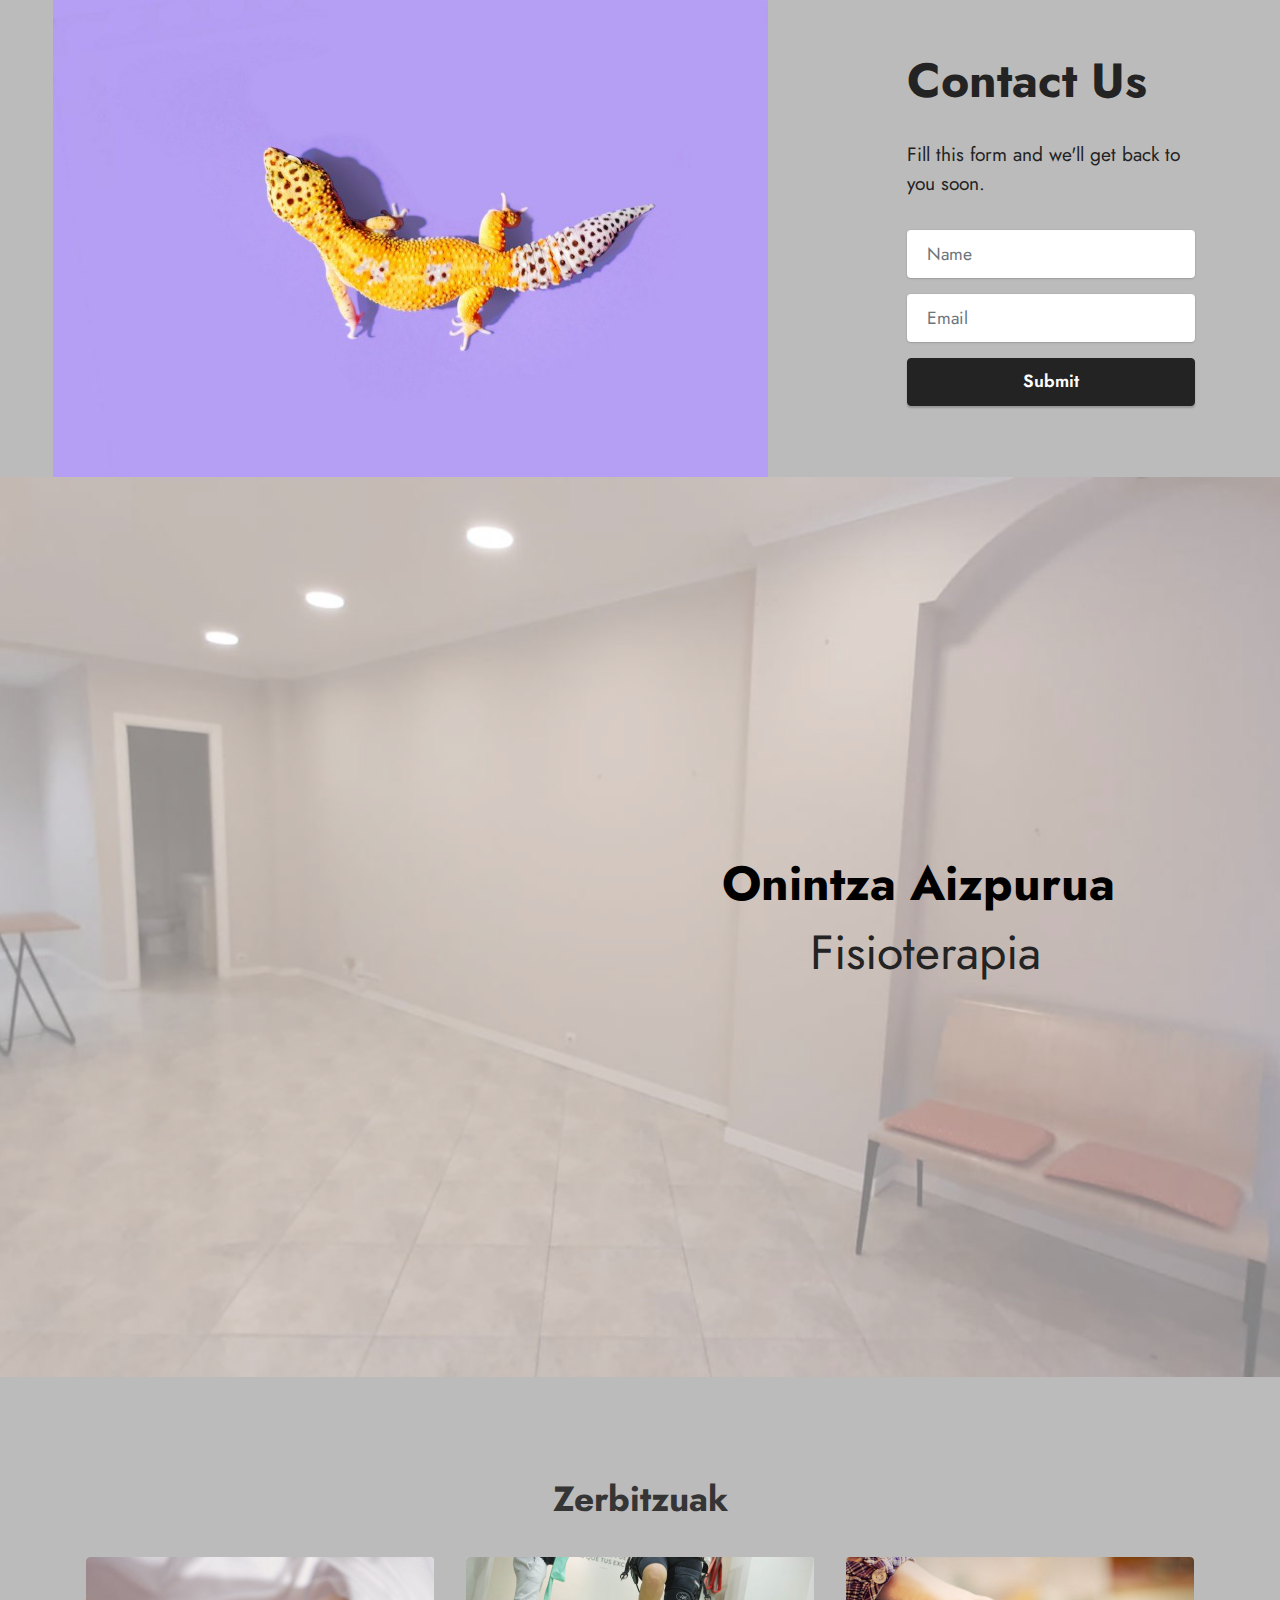
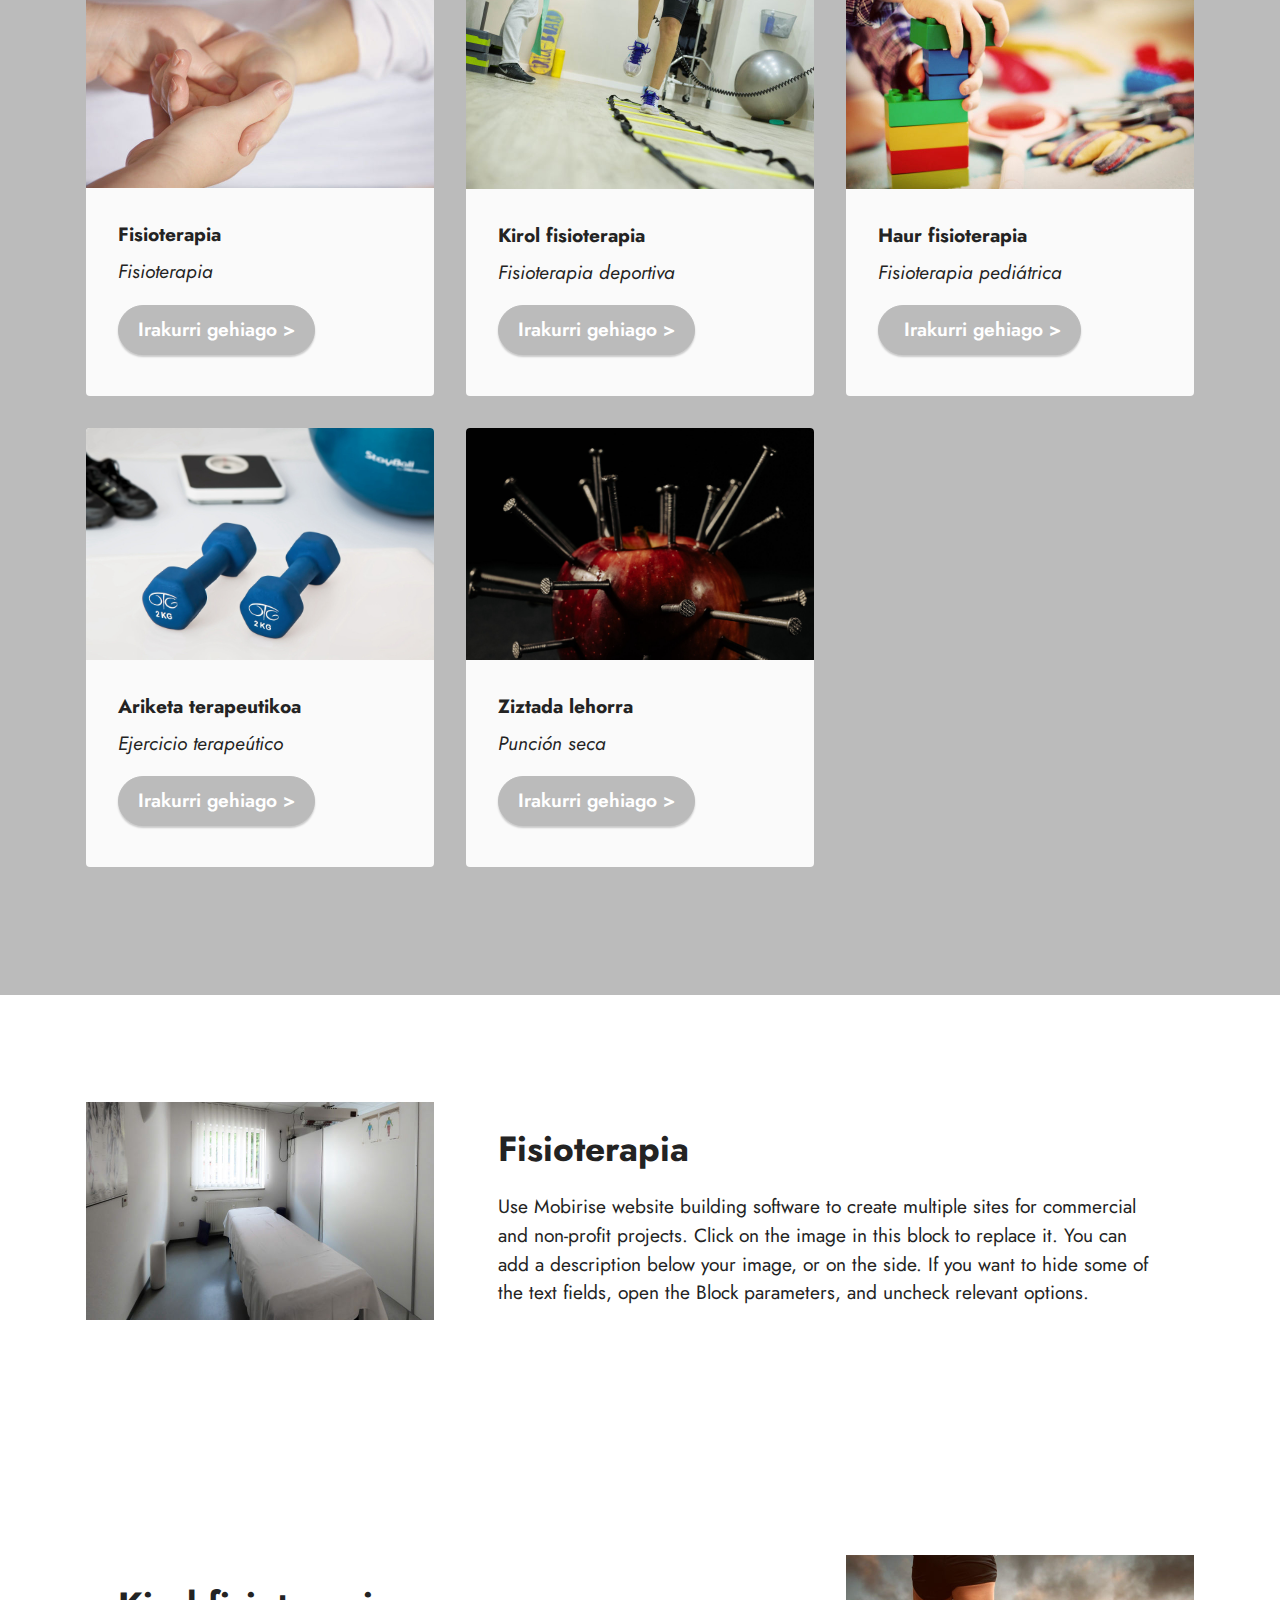
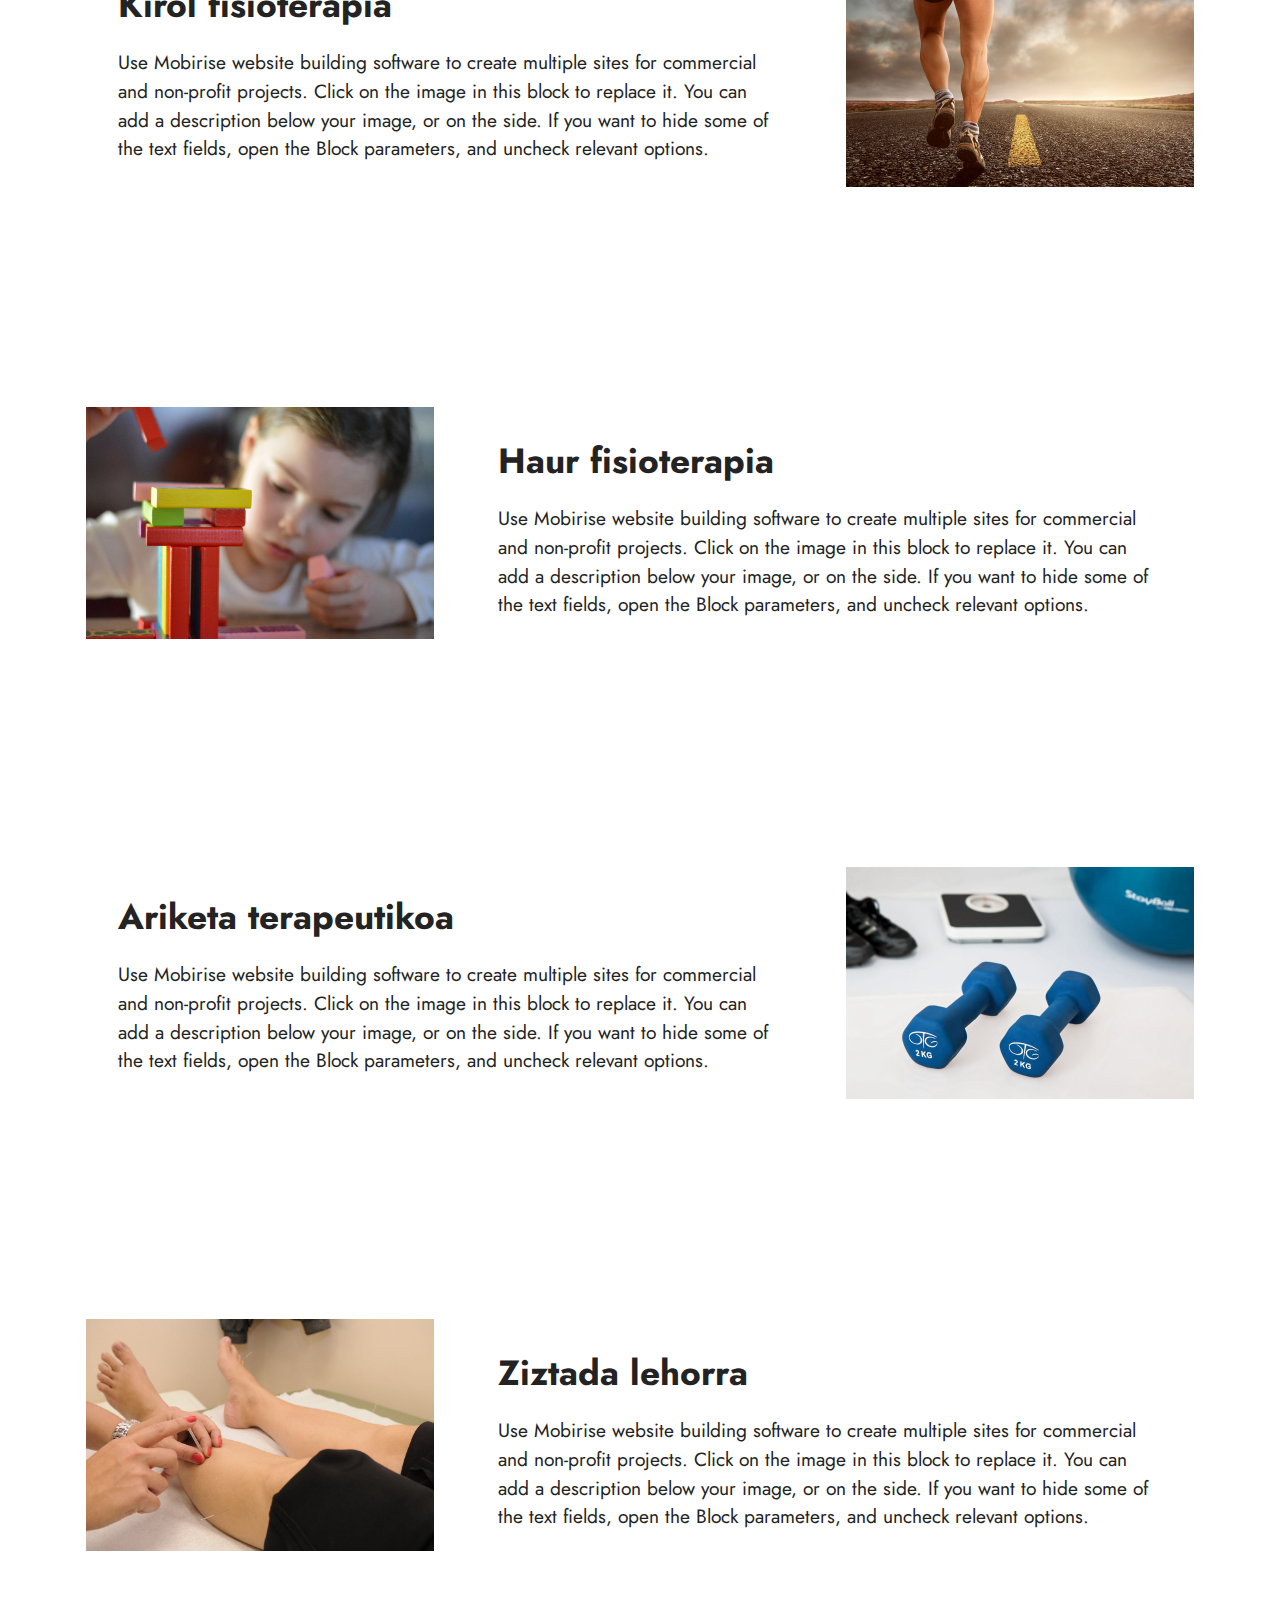
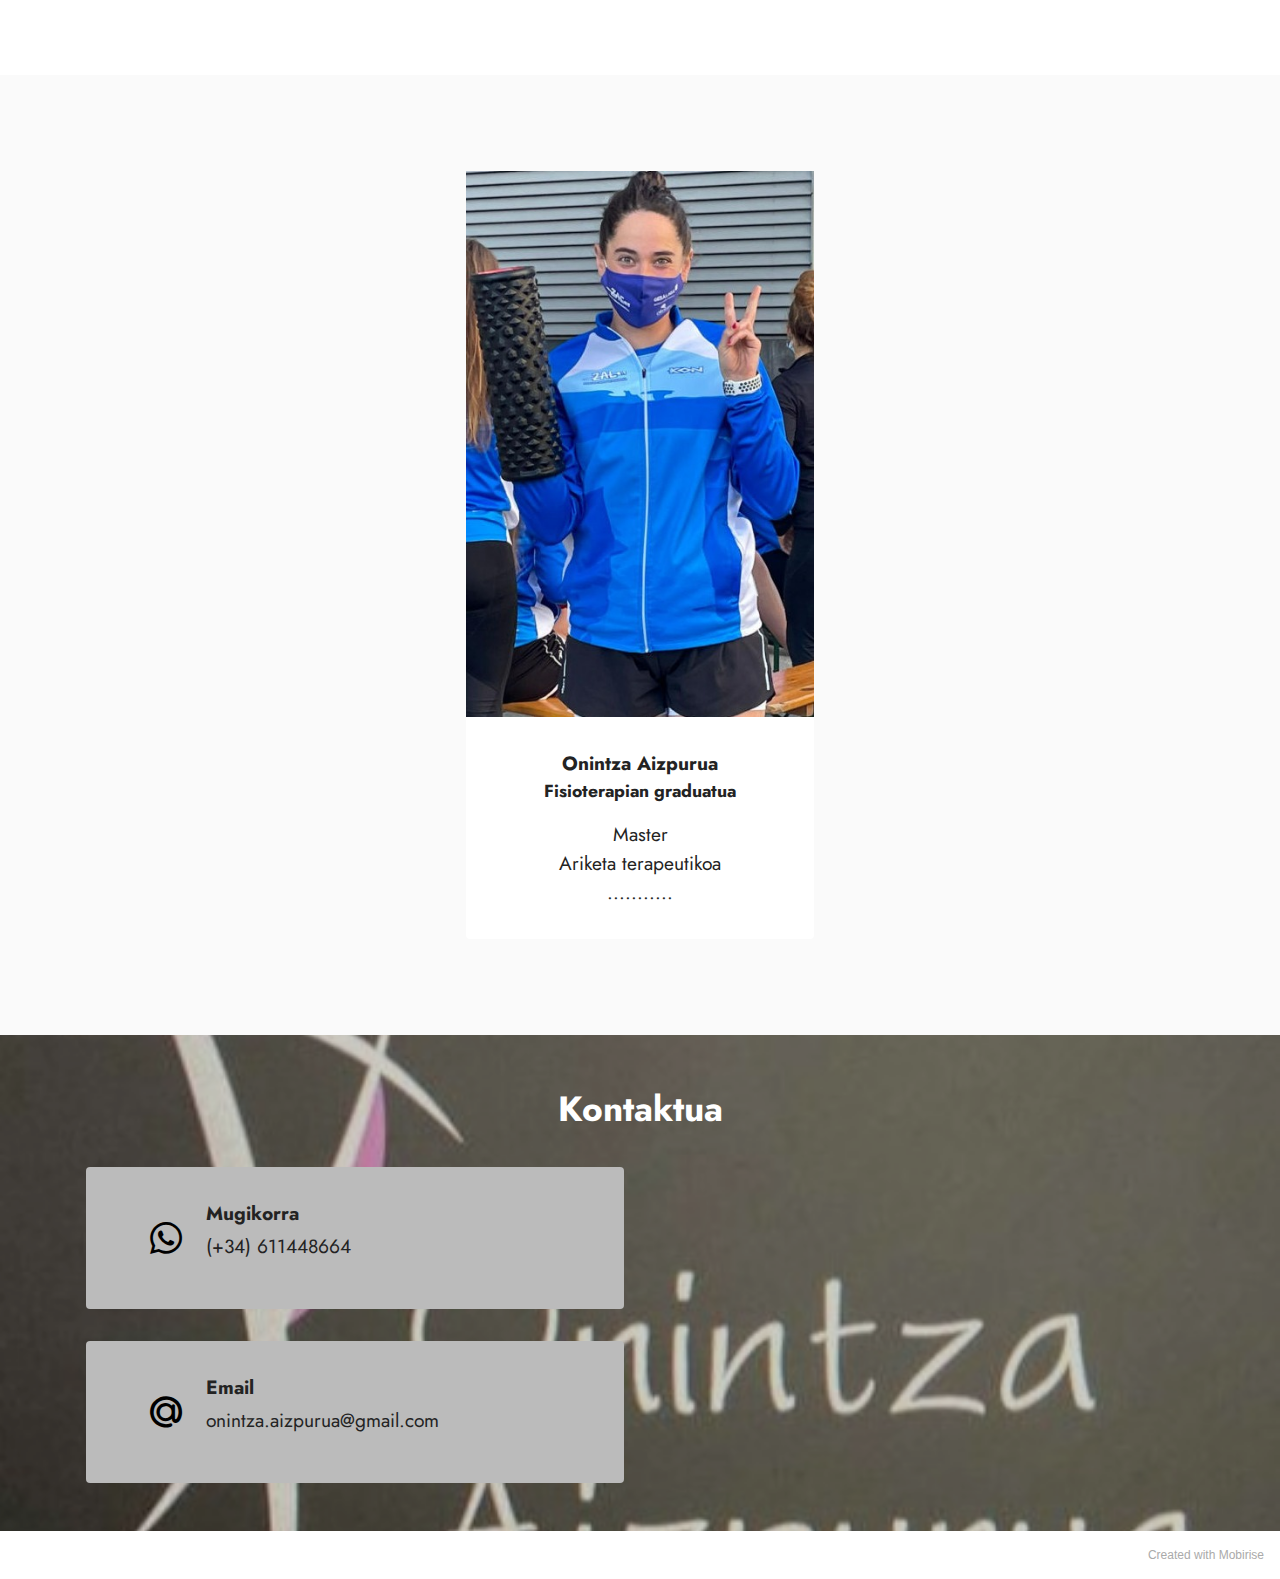
==== commit c94df513: "create github pages" ====
--- a/page1.html
+++ b/page1.html
@@ -6,7 +6,7 @@
   <meta http-equiv="X-UA-Compatible" content="IE=edge">
   <meta name="generator" content="Mobirise v5.5.2, mobirise.com">
   <meta name="viewport" content="width=device-width, initial-scale=1, minimum-scale=1">
-  <link rel="shortcut icon" href="assets/images/logo.png" type="image/x-icon">
+  <link rel="shortcut icon" href="assets/images/logo5.png" type="image/x-icon">
   <meta name="description" content="">
   
   
@@ -15,7 +15,6 @@
   <link rel="stylesheet" href="assets/bootstrap/css/bootstrap-grid.min.css">
   <link rel="stylesheet" href="assets/bootstrap/css/bootstrap-reboot.min.css">
   <link rel="stylesheet" href="assets/parallax/jarallax.css">
-  <link rel="stylesheet" href="assets/dropdown/css/style.css">
   <link rel="stylesheet" href="assets/socicon/css/styles.css">
   <link rel="stylesheet" href="assets/theme/css/style.css">
   <link rel="preload" href="https://fonts.googleapis.com/css?family=Jost:100,200,300,400,500,600,700,800,900,100i,200i,300i,400i,500i,600i,700i,800i,900i&display=swap" as="style" onload="this.onload=null;this.rel='stylesheet'">
@@ -28,36 +27,7 @@
 </head>
 <body>
   
-  <section data-bs-version="5.1" class="menu menu1 cid-sRAfY8aTbk" once="menu" id="menu1-1o">
-    
-
-    <nav class="navbar navbar-dropdown navbar-fixed-top navbar-expand-lg">
-        <div class="container">
-            <div class="navbar-brand">
-                
-                
-            </div>
-            <button class="navbar-toggler" type="button" data-toggle="collapse" data-bs-toggle="collapse" data-target="#navbarSupportedContent" data-bs-target="#navbarSupportedContent" aria-controls="navbarNavAltMarkup" aria-expanded="false" aria-label="Toggle navigation">
-                <div class="hamburger">
-                    <span></span>
-                    <span></span>
-                    <span></span>
-                    <span></span>
-                </div>
-            </button>
-            <div class="collapse navbar-collapse" id="navbarSupportedContent">
-                <ul class="navbar-nav nav-dropdown nav-right navbar-nav-top-padding" data-app-modern-menu="true"><li class="nav-item"><a class="nav-link link text-secondary text-primary display-4" href="index.html#image3-1h">Hasiera</a></li><li class="nav-item"><a class="nav-link link text-secondary display-4" href="index.html#features14-1p">Zerbitzuak</a></li>
-                    <li class="nav-item"><a class="nav-link link text-secondary text-primary display-4" href="index.html#features11-1t">Niri buruz</a></li>
-                    <li class="nav-item"><a class="nav-link link text-secondary text-primary display-4" href="index.html#contacts3-18">Kontaktua</a>
-                    </li></ul>
-                
-                
-            </div>
-        </div>
-    </nav>
-</section>
-
-<section data-bs-version="5.1" class="form3 cid-sRzUeNwzpT" id="form3-13">
+  <section data-bs-version="5.1" class="form3 cid-sRzUeNwzpT" id="form3-13">
 
     
 
@@ -71,7 +41,7 @@
                 </div>
             </div>
             <div class="col-lg-3 offset-lg-1 mbr-form" data-form-type="formoid">
-                <form action="https://mobirise.eu/" method="POST" class="mbr-form form-with-styler" data-form-title="Form Name"><input type="hidden" name="email" data-form-email="true" value="FKr1LG5zTV/V+wsF2O97YhUMDm2tQcbIGryNMk2l7+2je4qu4nKhcZ+6DdyQvepg852Ob0NQoVR6DSehtD1hd0d0i1GY/uUeTQM5kVVQjB+NVui8gY6r7HHk2Q7cef9x">
+                <form action="https://mobirise.eu/" method="POST" class="mbr-form form-with-styler" data-form-title="Form Name"><input type="hidden" name="email" data-form-email="true" value="T2OQrbbyLxVbRKrRLLYzinTGx8vkoXrh9PRuFEQ+TPyDLERhWxZng5Jt7XoaaS/wnZmsnEAIZbry8gzYzRBSC6cYKMIlRtc14EL7c1Y7LNHBwaMfNJD6lo/GmMShkdsy">
                     <div class="row">
                         <div hidden="hidden" data-form-alert="" class="alert alert-success col-12">Thanks for filling out
                             the form!</div>
@@ -397,7 +367,7 @@
             </div>
         </div>
     </div>
-</section><section style="background-color: #fff; font-family: -apple-system, BlinkMacSystemFont, 'Segoe UI', 'Roboto', 'Helvetica Neue', Arial, sans-serif; color:#aaa; font-size:12px; padding: 0; align-items: center; display: flex;"><a href="https://mobirise.site/f" style="flex: 1 1; height: 3rem; padding-left: 1rem;"></a><p style="flex: 0 0 auto; margin:0; padding-right:1rem;"><a href="https://mobirise.site/r" style="color:#aaa;">This website</a> was designed with Mobirise themes</p></section><script src="assets/bootstrap/js/bootstrap.bundle.min.js"></script>  <script src="assets/parallax/jarallax.js"></script>  <script src="assets/smoothscroll/smooth-scroll.js"></script>  <script src="assets/ytplayer/index.js"></script>  <script src="assets/dropdown/js/navbar-dropdown.js"></script>  <script src="assets/theme/js/script.js"></script>  <script src="assets/formoid/formoid.min.js"></script>  
+</section><section style="background-color: #fff; font-family: -apple-system, BlinkMacSystemFont, 'Segoe UI', 'Roboto', 'Helvetica Neue', Arial, sans-serif; color:#aaa; font-size:12px; padding: 0; align-items: center; display: flex;"><a href="https://mobirise.site/z" style="flex: 1 1; height: 3rem; padding-left: 1rem;"></a><p style="flex: 0 0 auto; margin:0; padding-right:1rem;">Created with <a href="https://mobirise.site/a" style="color:#aaa;">Mobirise</a></p></section><script src="assets/bootstrap/js/bootstrap.bundle.min.js"></script>  <script src="assets/parallax/jarallax.js"></script>  <script src="assets/smoothscroll/smooth-scroll.js"></script>  <script src="assets/ytplayer/index.js"></script>  <script src="assets/theme/js/script.js"></script>  <script src="assets/formoid/formoid.min.js"></script>  
   
   
 </body>
--- a/assets/mobirise/css/mbr-additional.css
+++ b/assets/mobirise/css/mbr-additional.css
@@ -1171,361 +1171,6 @@
 .cid-s48P1Icc8J .media-container-row .row-copirayt p {
   width: 100%;
 }
-.cid-sRAfY8aTbk {
-  z-index: 1000;
-  width: 100%;
-  position: relative;
-  min-height: 60px;
-}
-.cid-sRAfY8aTbk nav.navbar {
-  position: fixed;
-}
-.cid-sRAfY8aTbk .dropdown-item:before {
-  font-family: Moririse2 !important;
-  content: "\e966";
-  display: inline-block;
-  width: 0;
-  position: absolute;
-  left: 1rem;
-  top: 0.5rem;
-  margin-right: 0.5rem;
-  line-height: 1;
-  font-size: inherit;
-  vertical-align: middle;
-  text-align: center;
-  overflow: hidden;
-  transform: scale(0, 1);
-  transition: all 0.25s ease-in-out;
-}
-.cid-sRAfY8aTbk .dropdown-menu {
-  padding: 0;
-  border-radius: 4px;
-  box-shadow: 0 1px 3px 0 rgba(0, 0, 0, 0.1);
-}
-.cid-sRAfY8aTbk .dropdown-item {
-  border-bottom: 1px solid #e6e6e6;
-}
-.cid-sRAfY8aTbk .dropdown-item:hover,
-.cid-sRAfY8aTbk .dropdown-item:focus {
-  background: #bbbbbb !important;
-  color: white !important;
-}
-.cid-sRAfY8aTbk .dropdown-item:hover span {
-  color: white;
-}
-.cid-sRAfY8aTbk .dropdown-item:first-child {
-  border-top-left-radius: 4px;
-  border-top-right-radius: 4px;
-}
-.cid-sRAfY8aTbk .dropdown-item:last-child {
-  border-bottom: none;
-  border-bottom-left-radius: 4px;
-  border-bottom-right-radius: 4px;
-}
-.cid-sRAfY8aTbk .nav-dropdown .link {
-  padding: 0 0.3em !important;
-  margin: 0.667em 1em !important;
-}
-.cid-sRAfY8aTbk .nav-dropdown .link.dropdown-toggle::after {
-  margin-left: 0.5rem;
-  margin-top: 0.2rem;
-}
-.cid-sRAfY8aTbk .nav-link {
-  position: relative;
-}
-.cid-sRAfY8aTbk .container {
-  display: flex;
-  margin: auto;
-}
-@media (min-width: 992px) {
-  .cid-sRAfY8aTbk .container {
-    flex-wrap: nowrap;
-  }
-}
-.cid-sRAfY8aTbk .iconfont-wrapper {
-  color: #000000 !important;
-  font-size: 1.5rem;
-  padding-right: 0.5rem;
-}
-.cid-sRAfY8aTbk .dropdown-menu,
-.cid-sRAfY8aTbk .navbar.opened {
-  background: #ffffff !important;
-}
-.cid-sRAfY8aTbk .nav-item:focus,
-.cid-sRAfY8aTbk .nav-link:focus {
-  outline: none;
-}
-.cid-sRAfY8aTbk .dropdown .dropdown-menu .dropdown-item {
-  width: auto;
-  transition: all 0.25s ease-in-out;
-}
-.cid-sRAfY8aTbk .dropdown .dropdown-menu .dropdown-item::after {
-  right: 0.5rem;
-}
-.cid-sRAfY8aTbk .dropdown .dropdown-menu .dropdown-item .mbr-iconfont {
-  margin-right: 0.5rem;
-  vertical-align: sub;
-}
-.cid-sRAfY8aTbk .dropdown .dropdown-menu .dropdown-item .mbr-iconfont:before {
-  display: inline-block;
-  transform: scale(1, 1);
-  transition: all 0.25s ease-in-out;
-}
-.cid-sRAfY8aTbk .collapsed .dropdown-menu .dropdown-item:before {
-  display: none;
-}
-.cid-sRAfY8aTbk .collapsed .dropdown .dropdown-menu .dropdown-item {
-  padding: 0.235em 1.5em 0.235em 1.5em !important;
-  transition: none;
-  margin: 0 !important;
-}
-.cid-sRAfY8aTbk .navbar {
-  min-height: 70px;
-  transition: all 0.3s;
-  border-bottom: 1px solid transparent;
-  box-shadow: 0 1px 3px 0 rgba(0, 0, 0, 0.1);
-  background: #ffffff;
-}
-.cid-sRAfY8aTbk .navbar.opened {
-  transition: all 0.3s;
-}
-.cid-sRAfY8aTbk .navbar .dropdown-item {
-  padding: 0.5rem 1.8rem;
-}
-.cid-sRAfY8aTbk .navbar .navbar-logo img {
-  width: auto;
-}
-.cid-sRAfY8aTbk .navbar .navbar-collapse {
-  justify-content: flex-end;
-  z-index: 1;
-}
-.cid-sRAfY8aTbk .navbar.collapsed {
-  justify-content: center;
-}
-.cid-sRAfY8aTbk .navbar.collapsed .nav-item .nav-link::before {
-  display: none;
-}
-.cid-sRAfY8aTbk .navbar.collapsed.opened .dropdown-menu {
-  top: 0;
-}
-.cid-sRAfY8aTbk .navbar.collapsed .dropdown-menu .dropdown-submenu {
-  left: 0 !important;
-}
-.cid-sRAfY8aTbk .navbar.collapsed .dropdown-menu .dropdown-item:after {
-  right: auto;
-}
-.cid-sRAfY8aTbk .navbar.collapsed .dropdown-menu .dropdown-toggle[data-toggle="dropdown-submenu"]:after {
-  margin-left: 0.5rem;
-  margin-top: 0.2rem;
-  border-top: 0.35em solid;
-  border-right: 0.35em solid transparent;
-  border-left: 0.35em solid transparent;
-  border-bottom: 0;
-  top: 41%;
-}
-.cid-sRAfY8aTbk .navbar.collapsed ul.navbar-nav li {
-  margin: auto;
-}
-.cid-sRAfY8aTbk .navbar.collapsed .dropdown-menu .dropdown-item {
-  padding: 0.25rem 1.5rem;
-  text-align: center;
-}
-.cid-sRAfY8aTbk .navbar.collapsed .icons-menu {
-  padding-left: 0;
-  padding-right: 0;
-  padding-top: 0.5rem;
-  padding-bottom: 0.5rem;
-}
-@media (max-width: 991px) {
-  .cid-sRAfY8aTbk .navbar .nav-item .nav-link::before {
-    display: none;
-  }
-  .cid-sRAfY8aTbk .navbar.opened .dropdown-menu {
-    top: 0;
-  }
-  .cid-sRAfY8aTbk .navbar .dropdown-menu .dropdown-submenu {
-    left: 0 !important;
-  }
-  .cid-sRAfY8aTbk .navbar .dropdown-menu .dropdown-item:after {
-    right: auto;
-  }
-  .cid-sRAfY8aTbk .navbar .dropdown-menu .dropdown-toggle[data-toggle="dropdown-submenu"]:after {
-    margin-left: 0.5rem;
-    margin-top: 0.2rem;
-    border-top: 0.35em solid;
-    border-right: 0.35em solid transparent;
-    border-left: 0.35em solid transparent;
-    border-bottom: 0;
-    top: 40%;
-  }
-  .cid-sRAfY8aTbk .navbar .navbar-logo img {
-    height: 3rem !important;
-  }
-  .cid-sRAfY8aTbk .navbar ul.navbar-nav li {
-    margin: auto;
-  }
-  .cid-sRAfY8aTbk .navbar .dropdown-menu .dropdown-item {
-    padding: 0.25rem 1.5rem !important;
-    text-align: center;
-  }
-  .cid-sRAfY8aTbk .navbar .navbar-brand {
-    flex-shrink: initial;
-    flex-basis: auto;
-    word-break: break-word;
-    padding-right: 2rem;
-  }
-  .cid-sRAfY8aTbk .navbar .navbar-toggler {
-    flex-basis: auto;
-  }
-  .cid-sRAfY8aTbk .navbar .icons-menu {
-    padding-left: 0;
-    padding-top: 0.5rem;
-    padding-bottom: 0.5rem;
-  }
-}
-.cid-sRAfY8aTbk .navbar.navbar-short {
-  min-height: 60px;
-}
-.cid-sRAfY8aTbk .navbar.navbar-short .navbar-logo img {
-  height: 2.5rem !important;
-}
-.cid-sRAfY8aTbk .navbar.navbar-short .navbar-brand {
-  min-height: 60px;
-  padding: 0;
-}
-.cid-sRAfY8aTbk .navbar-brand {
-  min-height: 70px;
-  flex-shrink: 0;
-  align-items: center;
-  margin-right: 0;
-  padding: 10px 0;
-  transition: all 0.3s;
-  word-break: break-word;
-  z-index: 1;
-}
-.cid-sRAfY8aTbk .navbar-brand .navbar-caption {
-  line-height: inherit !important;
-}
-.cid-sRAfY8aTbk .navbar-brand .navbar-logo a {
-  outline: none;
-}
-.cid-sRAfY8aTbk .dropdown-item.active,
-.cid-sRAfY8aTbk .dropdown-item:active {
-  background-color: transparent;
-}
-.cid-sRAfY8aTbk .navbar-expand-lg .navbar-nav .nav-link {
-  padding: 0;
-}
-.cid-sRAfY8aTbk .nav-dropdown .link.dropdown-toggle {
-  margin-right: 1.667em;
-}
-.cid-sRAfY8aTbk .nav-dropdown .link.dropdown-toggle[aria-expanded="true"] {
-  margin-right: 0;
-  padding: 0.667em 1.667em;
-}
-.cid-sRAfY8aTbk .navbar.navbar-expand-lg .dropdown .dropdown-menu {
-  background: #ffffff;
-}
-.cid-sRAfY8aTbk .navbar.navbar-expand-lg .dropdown .dropdown-menu .dropdown-submenu {
-  margin: 0;
-  left: 100%;
-}
-.cid-sRAfY8aTbk .navbar .dropdown.open > .dropdown-menu {
-  display: block;
-}
-.cid-sRAfY8aTbk ul.navbar-nav {
-  flex-wrap: wrap;
-}
-.cid-sRAfY8aTbk .navbar-buttons {
-  text-align: center;
-  min-width: 170px;
-}
-.cid-sRAfY8aTbk button.navbar-toggler {
-  outline: none;
-  width: 31px;
-  height: 20px;
-  cursor: pointer;
-  transition: all 0.2s;
-  position: relative;
-  align-self: center;
-}
-.cid-sRAfY8aTbk button.navbar-toggler .hamburger span {
-  position: absolute;
-  right: 0;
-  width: 30px;
-  height: 2px;
-  border-right: 5px;
-  background-color: #000000;
-}
-.cid-sRAfY8aTbk button.navbar-toggler .hamburger span:nth-child(1) {
-  top: 0;
-  transition: all 0.2s;
-}
-.cid-sRAfY8aTbk button.navbar-toggler .hamburger span:nth-child(2) {
-  top: 8px;
-  transition: all 0.15s;
-}
-.cid-sRAfY8aTbk button.navbar-toggler .hamburger span:nth-child(3) {
-  top: 8px;
-  transition: all 0.15s;
-}
-.cid-sRAfY8aTbk button.navbar-toggler .hamburger span:nth-child(4) {
-  top: 16px;
-  transition: all 0.2s;
-}
-.cid-sRAfY8aTbk nav.opened .hamburger span:nth-child(1) {
-  top: 8px;
-  width: 0;
-  opacity: 0;
-  right: 50%;
-  transition: all 0.2s;
-}
-.cid-sRAfY8aTbk nav.opened .hamburger span:nth-child(2) {
-  transform: rotate(45deg);
-  transition: all 0.25s;
-}
-.cid-sRAfY8aTbk nav.opened .hamburger span:nth-child(3) {
-  transform: rotate(-45deg);
-  transition: all 0.25s;
-}
-.cid-sRAfY8aTbk nav.opened .hamburger span:nth-child(4) {
-  top: 8px;
-  width: 0;
-  opacity: 0;
-  right: 50%;
-  transition: all 0.2s;
-}
-.cid-sRAfY8aTbk .navbar-dropdown {
-  padding: 0 1rem;
-  position: fixed;
-}
-.cid-sRAfY8aTbk a.nav-link {
-  display: flex;
-  align-items: center;
-  justify-content: center;
-}
-.cid-sRAfY8aTbk .icons-menu {
-  flex-wrap: nowrap;
-  display: flex;
-  justify-content: center;
-  padding-left: 1rem;
-  padding-right: 1rem;
-  padding-top: 0.3rem;
-  text-align: center;
-}
-@media screen and (-ms-high-contrast: active), (-ms-high-contrast: none) {
-  .cid-sRAfY8aTbk .navbar {
-    height: 70px;
-  }
-  .cid-sRAfY8aTbk .navbar.opened {
-    height: auto;
-  }
-  .cid-sRAfY8aTbk .nav-item .nav-link:hover::before {
-    width: 175%;
-    max-width: calc(100% + 2rem);
-    left: -1rem;
-  }
-}
 .cid-sRzUeNwzpT {
   padding-top: 0rem;
   padding-bottom: 0rem;
@@ -1860,358 +1505,3 @@
 .cid-sRy1tPYjxX .mbr-section-title {
   color: #ffffff;
 }
-.cid-sRAfY8aTbk {
-  z-index: 1000;
-  width: 100%;
-  position: relative;
-  min-height: 60px;
-}
-.cid-sRAfY8aTbk nav.navbar {
-  position: fixed;
-}
-.cid-sRAfY8aTbk .dropdown-item:before {
-  font-family: Moririse2 !important;
-  content: "\e966";
-  display: inline-block;
-  width: 0;
-  position: absolute;
-  left: 1rem;
-  top: 0.5rem;
-  margin-right: 0.5rem;
-  line-height: 1;
-  font-size: inherit;
-  vertical-align: middle;
-  text-align: center;
-  overflow: hidden;
-  transform: scale(0, 1);
-  transition: all 0.25s ease-in-out;
-}
-.cid-sRAfY8aTbk .dropdown-menu {
-  padding: 0;
-  border-radius: 4px;
-  box-shadow: 0 1px 3px 0 rgba(0, 0, 0, 0.1);
-}
-.cid-sRAfY8aTbk .dropdown-item {
-  border-bottom: 1px solid #e6e6e6;
-}
-.cid-sRAfY8aTbk .dropdown-item:hover,
-.cid-sRAfY8aTbk .dropdown-item:focus {
-  background: #bbbbbb !important;
-  color: white !important;
-}
-.cid-sRAfY8aTbk .dropdown-item:hover span {
-  color: white;
-}
-.cid-sRAfY8aTbk .dropdown-item:first-child {
-  border-top-left-radius: 4px;
-  border-top-right-radius: 4px;
-}
-.cid-sRAfY8aTbk .dropdown-item:last-child {
-  border-bottom: none;
-  border-bottom-left-radius: 4px;
-  border-bottom-right-radius: 4px;
-}
-.cid-sRAfY8aTbk .nav-dropdown .link {
-  padding: 0 0.3em !important;
-  margin: 0.667em 1em !important;
-}
-.cid-sRAfY8aTbk .nav-dropdown .link.dropdown-toggle::after {
-  margin-left: 0.5rem;
-  margin-top: 0.2rem;
-}
-.cid-sRAfY8aTbk .nav-link {
-  position: relative;
-}
-.cid-sRAfY8aTbk .container {
-  display: flex;
-  margin: auto;
-}
-@media (min-width: 992px) {
-  .cid-sRAfY8aTbk .container {
-    flex-wrap: nowrap;
-  }
-}
-.cid-sRAfY8aTbk .iconfont-wrapper {
-  color: #000000 !important;
-  font-size: 1.5rem;
-  padding-right: 0.5rem;
-}
-.cid-sRAfY8aTbk .dropdown-menu,
-.cid-sRAfY8aTbk .navbar.opened {
-  background: #ffffff !important;
-}
-.cid-sRAfY8aTbk .nav-item:focus,
-.cid-sRAfY8aTbk .nav-link:focus {
-  outline: none;
-}
-.cid-sRAfY8aTbk .dropdown .dropdown-menu .dropdown-item {
-  width: auto;
-  transition: all 0.25s ease-in-out;
-}
-.cid-sRAfY8aTbk .dropdown .dropdown-menu .dropdown-item::after {
-  right: 0.5rem;
-}
-.cid-sRAfY8aTbk .dropdown .dropdown-menu .dropdown-item .mbr-iconfont {
-  margin-right: 0.5rem;
-  vertical-align: sub;
-}
-.cid-sRAfY8aTbk .dropdown .dropdown-menu .dropdown-item .mbr-iconfont:before {
-  display: inline-block;
-  transform: scale(1, 1);
-  transition: all 0.25s ease-in-out;
-}
-.cid-sRAfY8aTbk .collapsed .dropdown-menu .dropdown-item:before {
-  display: none;
-}
-.cid-sRAfY8aTbk .collapsed .dropdown .dropdown-menu .dropdown-item {
-  padding: 0.235em 1.5em 0.235em 1.5em !important;
-  transition: none;
-  margin: 0 !important;
-}
-.cid-sRAfY8aTbk .navbar {
-  min-height: 70px;
-  transition: all 0.3s;
-  border-bottom: 1px solid transparent;
-  box-shadow: 0 1px 3px 0 rgba(0, 0, 0, 0.1);
-  background: #ffffff;
-}
-.cid-sRAfY8aTbk .navbar.opened {
-  transition: all 0.3s;
-}
-.cid-sRAfY8aTbk .navbar .dropdown-item {
-  padding: 0.5rem 1.8rem;
-}
-.cid-sRAfY8aTbk .navbar .navbar-logo img {
-  width: auto;
-}
-.cid-sRAfY8aTbk .navbar .navbar-collapse {
-  justify-content: flex-end;
-  z-index: 1;
-}
-.cid-sRAfY8aTbk .navbar.collapsed {
-  justify-content: center;
-}
-.cid-sRAfY8aTbk .navbar.collapsed .nav-item .nav-link::before {
-  display: none;
-}
-.cid-sRAfY8aTbk .navbar.collapsed.opened .dropdown-menu {
-  top: 0;
-}
-.cid-sRAfY8aTbk .navbar.collapsed .dropdown-menu .dropdown-submenu {
-  left: 0 !important;
-}
-.cid-sRAfY8aTbk .navbar.collapsed .dropdown-menu .dropdown-item:after {
-  right: auto;
-}
-.cid-sRAfY8aTbk .navbar.collapsed .dropdown-menu .dropdown-toggle[data-toggle="dropdown-submenu"]:after {
-  margin-left: 0.5rem;
-  margin-top: 0.2rem;
-  border-top: 0.35em solid;
-  border-right: 0.35em solid transparent;
-  border-left: 0.35em solid transparent;
-  border-bottom: 0;
-  top: 41%;
-}
-.cid-sRAfY8aTbk .navbar.collapsed ul.navbar-nav li {
-  margin: auto;
-}
-.cid-sRAfY8aTbk .navbar.collapsed .dropdown-menu .dropdown-item {
-  padding: 0.25rem 1.5rem;
-  text-align: center;
-}
-.cid-sRAfY8aTbk .navbar.collapsed .icons-menu {
-  padding-left: 0;
-  padding-right: 0;
-  padding-top: 0.5rem;
-  padding-bottom: 0.5rem;
-}
-@media (max-width: 991px) {
-  .cid-sRAfY8aTbk .navbar .nav-item .nav-link::before {
-    display: none;
-  }
-  .cid-sRAfY8aTbk .navbar.opened .dropdown-menu {
-    top: 0;
-  }
-  .cid-sRAfY8aTbk .navbar .dropdown-menu .dropdown-submenu {
-    left: 0 !important;
-  }
-  .cid-sRAfY8aTbk .navbar .dropdown-menu .dropdown-item:after {
-    right: auto;
-  }
-  .cid-sRAfY8aTbk .navbar .dropdown-menu .dropdown-toggle[data-toggle="dropdown-submenu"]:after {
-    margin-left: 0.5rem;
-    margin-top: 0.2rem;
-    border-top: 0.35em solid;
-    border-right: 0.35em solid transparent;
-    border-left: 0.35em solid transparent;
-    border-bottom: 0;
-    top: 40%;
-  }
-  .cid-sRAfY8aTbk .navbar .navbar-logo img {
-    height: 3rem !important;
-  }
-  .cid-sRAfY8aTbk .navbar ul.navbar-nav li {
-    margin: auto;
-  }
-  .cid-sRAfY8aTbk .navbar .dropdown-menu .dropdown-item {
-    padding: 0.25rem 1.5rem !important;
-    text-align: center;
-  }
-  .cid-sRAfY8aTbk .navbar .navbar-brand {
-    flex-shrink: initial;
-    flex-basis: auto;
-    word-break: break-word;
-    padding-right: 2rem;
-  }
-  .cid-sRAfY8aTbk .navbar .navbar-toggler {
-    flex-basis: auto;
-  }
-  .cid-sRAfY8aTbk .navbar .icons-menu {
-    padding-left: 0;
-    padding-top: 0.5rem;
-    padding-bottom: 0.5rem;
-  }
-}
-.cid-sRAfY8aTbk .navbar.navbar-short {
-  min-height: 60px;
-}
-.cid-sRAfY8aTbk .navbar.navbar-short .navbar-logo img {
-  height: 2.5rem !important;
-}
-.cid-sRAfY8aTbk .navbar.navbar-short .navbar-brand {
-  min-height: 60px;
-  padding: 0;
-}
-.cid-sRAfY8aTbk .navbar-brand {
-  min-height: 70px;
-  flex-shrink: 0;
-  align-items: center;
-  margin-right: 0;
-  padding: 10px 0;
-  transition: all 0.3s;
-  word-break: break-word;
-  z-index: 1;
-}
-.cid-sRAfY8aTbk .navbar-brand .navbar-caption {
-  line-height: inherit !important;
-}
-.cid-sRAfY8aTbk .navbar-brand .navbar-logo a {
-  outline: none;
-}
-.cid-sRAfY8aTbk .dropdown-item.active,
-.cid-sRAfY8aTbk .dropdown-item:active {
-  background-color: transparent;
-}
-.cid-sRAfY8aTbk .navbar-expand-lg .navbar-nav .nav-link {
-  padding: 0;
-}
-.cid-sRAfY8aTbk .nav-dropdown .link.dropdown-toggle {
-  margin-right: 1.667em;
-}
-.cid-sRAfY8aTbk .nav-dropdown .link.dropdown-toggle[aria-expanded="true"] {
-  margin-right: 0;
-  padding: 0.667em 1.667em;
-}
-.cid-sRAfY8aTbk .navbar.navbar-expand-lg .dropdown .dropdown-menu {
-  background: #ffffff;
-}
-.cid-sRAfY8aTbk .navbar.navbar-expand-lg .dropdown .dropdown-menu .dropdown-submenu {
-  margin: 0;
-  left: 100%;
-}
-.cid-sRAfY8aTbk .navbar .dropdown.open > .dropdown-menu {
-  display: block;
-}
-.cid-sRAfY8aTbk ul.navbar-nav {
-  flex-wrap: wrap;
-}
-.cid-sRAfY8aTbk .navbar-buttons {
-  text-align: center;
-  min-width: 170px;
-}
-.cid-sRAfY8aTbk button.navbar-toggler {
-  outline: none;
-  width: 31px;
-  height: 20px;
-  cursor: pointer;
-  transition: all 0.2s;
-  position: relative;
-  align-self: center;
-}
-.cid-sRAfY8aTbk button.navbar-toggler .hamburger span {
-  position: absolute;
-  right: 0;
-  width: 30px;
-  height: 2px;
-  border-right: 5px;
-  background-color: #000000;
-}
-.cid-sRAfY8aTbk button.navbar-toggler .hamburger span:nth-child(1) {
-  top: 0;
-  transition: all 0.2s;
-}
-.cid-sRAfY8aTbk button.navbar-toggler .hamburger span:nth-child(2) {
-  top: 8px;
-  transition: all 0.15s;
-}
-.cid-sRAfY8aTbk button.navbar-toggler .hamburger span:nth-child(3) {
-  top: 8px;
-  transition: all 0.15s;
-}
-.cid-sRAfY8aTbk button.navbar-toggler .hamburger span:nth-child(4) {
-  top: 16px;
-  transition: all 0.2s;
-}
-.cid-sRAfY8aTbk nav.opened .hamburger span:nth-child(1) {
-  top: 8px;
-  width: 0;
-  opacity: 0;
-  right: 50%;
-  transition: all 0.2s;
-}
-.cid-sRAfY8aTbk nav.opened .hamburger span:nth-child(2) {
-  transform: rotate(45deg);
-  transition: all 0.25s;
-}
-.cid-sRAfY8aTbk nav.opened .hamburger span:nth-child(3) {
-  transform: rotate(-45deg);
-  transition: all 0.25s;
-}
-.cid-sRAfY8aTbk nav.opened .hamburger span:nth-child(4) {
-  top: 8px;
-  width: 0;
-  opacity: 0;
-  right: 50%;
-  transition: all 0.2s;
-}
-.cid-sRAfY8aTbk .navbar-dropdown {
-  padding: 0 1rem;
-  position: fixed;
-}
-.cid-sRAfY8aTbk a.nav-link {
-  display: flex;
-  align-items: center;
-  justify-content: center;
-}
-.cid-sRAfY8aTbk .icons-menu {
-  flex-wrap: nowrap;
-  display: flex;
-  justify-content: center;
-  padding-left: 1rem;
-  padding-right: 1rem;
-  padding-top: 0.3rem;
-  text-align: center;
-}
-@media screen and (-ms-high-contrast: active), (-ms-high-contrast: none) {
-  .cid-sRAfY8aTbk .navbar {
-    height: 70px;
-  }
-  .cid-sRAfY8aTbk .navbar.opened {
-    height: auto;
-  }
-  .cid-sRAfY8aTbk .nav-item .nav-link:hover::before {
-    width: 175%;
-    max-width: calc(100% + 2rem);
-    left: -1rem;
-  }
-}
--- a/assets/mobirise/css/mbr-additional.css
+++ b/assets/mobirise/css/mbr-additional.css
@@ -1171,361 +1171,6 @@
 .cid-s48P1Icc8J .media-container-row .row-copirayt p {
   width: 100%;
 }
-.cid-sRAfY8aTbk {
-  z-index: 1000;
-  width: 100%;
-  position: relative;
-  min-height: 60px;
-}
-.cid-sRAfY8aTbk nav.navbar {
-  position: fixed;
-}
-.cid-sRAfY8aTbk .dropdown-item:before {
-  font-family: Moririse2 !important;
-  content: "\e966";
-  display: inline-block;
-  width: 0;
-  position: absolute;
-  left: 1rem;
-  top: 0.5rem;
-  margin-right: 0.5rem;
-  line-height: 1;
-  font-size: inherit;
-  vertical-align: middle;
-  text-align: center;
-  overflow: hidden;
-  transform: scale(0, 1);
-  transition: all 0.25s ease-in-out;
-}
-.cid-sRAfY8aTbk .dropdown-menu {
-  padding: 0;
-  border-radius: 4px;
-  box-shadow: 0 1px 3px 0 rgba(0, 0, 0, 0.1);
-}
-.cid-sRAfY8aTbk .dropdown-item {
-  border-bottom: 1px solid #e6e6e6;
-}
-.cid-sRAfY8aTbk .dropdown-item:hover,
-.cid-sRAfY8aTbk .dropdown-item:focus {
-  background: #bbbbbb !important;
-  color: white !important;
-}
-.cid-sRAfY8aTbk .dropdown-item:hover span {
-  color: white;
-}
-.cid-sRAfY8aTbk .dropdown-item:first-child {
-  border-top-left-radius: 4px;
-  border-top-right-radius: 4px;
-}
-.cid-sRAfY8aTbk .dropdown-item:last-child {
-  border-bottom: none;
-  border-bottom-left-radius: 4px;
-  border-bottom-right-radius: 4px;
-}
-.cid-sRAfY8aTbk .nav-dropdown .link {
-  padding: 0 0.3em !important;
-  margin: 0.667em 1em !important;
-}
-.cid-sRAfY8aTbk .nav-dropdown .link.dropdown-toggle::after {
-  margin-left: 0.5rem;
-  margin-top: 0.2rem;
-}
-.cid-sRAfY8aTbk .nav-link {
-  position: relative;
-}
-.cid-sRAfY8aTbk .container {
-  display: flex;
-  margin: auto;
-}
-@media (min-width: 992px) {
-  .cid-sRAfY8aTbk .container {
-    flex-wrap: nowrap;
-  }
-}
-.cid-sRAfY8aTbk .iconfont-wrapper {
-  color: #000000 !important;
-  font-size: 1.5rem;
-  padding-right: 0.5rem;
-}
-.cid-sRAfY8aTbk .dropdown-menu,
-.cid-sRAfY8aTbk .navbar.opened {
-  background: #ffffff !important;
-}
-.cid-sRAfY8aTbk .nav-item:focus,
-.cid-sRAfY8aTbk .nav-link:focus {
-  outline: none;
-}
-.cid-sRAfY8aTbk .dropdown .dropdown-menu .dropdown-item {
-  width: auto;
-  transition: all 0.25s ease-in-out;
-}
-.cid-sRAfY8aTbk .dropdown .dropdown-menu .dropdown-item::after {
-  right: 0.5rem;
-}
-.cid-sRAfY8aTbk .dropdown .dropdown-menu .dropdown-item .mbr-iconfont {
-  margin-right: 0.5rem;
-  vertical-align: sub;
-}
-.cid-sRAfY8aTbk .dropdown .dropdown-menu .dropdown-item .mbr-iconfont:before {
-  display: inline-block;
-  transform: scale(1, 1);
-  transition: all 0.25s ease-in-out;
-}
-.cid-sRAfY8aTbk .collapsed .dropdown-menu .dropdown-item:before {
-  display: none;
-}
-.cid-sRAfY8aTbk .collapsed .dropdown .dropdown-menu .dropdown-item {
-  padding: 0.235em 1.5em 0.235em 1.5em !important;
-  transition: none;
-  margin: 0 !important;
-}
-.cid-sRAfY8aTbk .navbar {
-  min-height: 70px;
-  transition: all 0.3s;
-  border-bottom: 1px solid transparent;
-  box-shadow: 0 1px 3px 0 rgba(0, 0, 0, 0.1);
-  background: #ffffff;
-}
-.cid-sRAfY8aTbk .navbar.opened {
-  transition: all 0.3s;
-}
-.cid-sRAfY8aTbk .navbar .dropdown-item {
-  padding: 0.5rem 1.8rem;
-}
-.cid-sRAfY8aTbk .navbar .navbar-logo img {
-  width: auto;
-}
-.cid-sRAfY8aTbk .navbar .navbar-collapse {
-  justify-content: flex-end;
-  z-index: 1;
-}
-.cid-sRAfY8aTbk .navbar.collapsed {
-  justify-content: center;
-}
-.cid-sRAfY8aTbk .navbar.collapsed .nav-item .nav-link::before {
-  display: none;
-}
-.cid-sRAfY8aTbk .navbar.collapsed.opened .dropdown-menu {
-  top: 0;
-}
-.cid-sRAfY8aTbk .navbar.collapsed .dropdown-menu .dropdown-submenu {
-  left: 0 !important;
-}
-.cid-sRAfY8aTbk .navbar.collapsed .dropdown-menu .dropdown-item:after {
-  right: auto;
-}
-.cid-sRAfY8aTbk .navbar.collapsed .dropdown-menu .dropdown-toggle[data-toggle="dropdown-submenu"]:after {
-  margin-left: 0.5rem;
-  margin-top: 0.2rem;
-  border-top: 0.35em solid;
-  border-right: 0.35em solid transparent;
-  border-left: 0.35em solid transparent;
-  border-bottom: 0;
-  top: 41%;
-}
-.cid-sRAfY8aTbk .navbar.collapsed ul.navbar-nav li {
-  margin: auto;
-}
-.cid-sRAfY8aTbk .navbar.collapsed .dropdown-menu .dropdown-item {
-  padding: 0.25rem 1.5rem;
-  text-align: center;
-}
-.cid-sRAfY8aTbk .navbar.collapsed .icons-menu {
-  padding-left: 0;
-  padding-right: 0;
-  padding-top: 0.5rem;
-  padding-bottom: 0.5rem;
-}
-@media (max-width: 991px) {
-  .cid-sRAfY8aTbk .navbar .nav-item .nav-link::before {
-    display: none;
-  }
-  .cid-sRAfY8aTbk .navbar.opened .dropdown-menu {
-    top: 0;
-  }
-  .cid-sRAfY8aTbk .navbar .dropdown-menu .dropdown-submenu {
-    left: 0 !important;
-  }
-  .cid-sRAfY8aTbk .navbar .dropdown-menu .dropdown-item:after {
-    right: auto;
-  }
-  .cid-sRAfY8aTbk .navbar .dropdown-menu .dropdown-toggle[data-toggle="dropdown-submenu"]:after {
-    margin-left: 0.5rem;
-    margin-top: 0.2rem;
-    border-top: 0.35em solid;
-    border-right: 0.35em solid transparent;
-    border-left: 0.35em solid transparent;
-    border-bottom: 0;
-    top: 40%;
-  }
-  .cid-sRAfY8aTbk .navbar .navbar-logo img {
-    height: 3rem !important;
-  }
-  .cid-sRAfY8aTbk .navbar ul.navbar-nav li {
-    margin: auto;
-  }
-  .cid-sRAfY8aTbk .navbar .dropdown-menu .dropdown-item {
-    padding: 0.25rem 1.5rem !important;
-    text-align: center;
-  }
-  .cid-sRAfY8aTbk .navbar .navbar-brand {
-    flex-shrink: initial;
-    flex-basis: auto;
-    word-break: break-word;
-    padding-right: 2rem;
-  }
-  .cid-sRAfY8aTbk .navbar .navbar-toggler {
-    flex-basis: auto;
-  }
-  .cid-sRAfY8aTbk .navbar .icons-menu {
-    padding-left: 0;
-    padding-top: 0.5rem;
-    padding-bottom: 0.5rem;
-  }
-}
-.cid-sRAfY8aTbk .navbar.navbar-short {
-  min-height: 60px;
-}
-.cid-sRAfY8aTbk .navbar.navbar-short .navbar-logo img {
-  height: 2.5rem !important;
-}
-.cid-sRAfY8aTbk .navbar.navbar-short .navbar-brand {
-  min-height: 60px;
-  padding: 0;
-}
-.cid-sRAfY8aTbk .navbar-brand {
-  min-height: 70px;
-  flex-shrink: 0;
-  align-items: center;
-  margin-right: 0;
-  padding: 10px 0;
-  transition: all 0.3s;
-  word-break: break-word;
-  z-index: 1;
-}
-.cid-sRAfY8aTbk .navbar-brand .navbar-caption {
-  line-height: inherit !important;
-}
-.cid-sRAfY8aTbk .navbar-brand .navbar-logo a {
-  outline: none;
-}
-.cid-sRAfY8aTbk .dropdown-item.active,
-.cid-sRAfY8aTbk .dropdown-item:active {
-  background-color: transparent;
-}
-.cid-sRAfY8aTbk .navbar-expand-lg .navbar-nav .nav-link {
-  padding: 0;
-}
-.cid-sRAfY8aTbk .nav-dropdown .link.dropdown-toggle {
-  margin-right: 1.667em;
-}
-.cid-sRAfY8aTbk .nav-dropdown .link.dropdown-toggle[aria-expanded="true"] {
-  margin-right: 0;
-  padding: 0.667em 1.667em;
-}
-.cid-sRAfY8aTbk .navbar.navbar-expand-lg .dropdown .dropdown-menu {
-  background: #ffffff;
-}
-.cid-sRAfY8aTbk .navbar.navbar-expand-lg .dropdown .dropdown-menu .dropdown-submenu {
-  margin: 0;
-  left: 100%;
-}
-.cid-sRAfY8aTbk .navbar .dropdown.open > .dropdown-menu {
-  display: block;
-}
-.cid-sRAfY8aTbk ul.navbar-nav {
-  flex-wrap: wrap;
-}
-.cid-sRAfY8aTbk .navbar-buttons {
-  text-align: center;
-  min-width: 170px;
-}
-.cid-sRAfY8aTbk button.navbar-toggler {
-  outline: none;
-  width: 31px;
-  height: 20px;
-  cursor: pointer;
-  transition: all 0.2s;
-  position: relative;
-  align-self: center;
-}
-.cid-sRAfY8aTbk button.navbar-toggler .hamburger span {
-  position: absolute;
-  right: 0;
-  width: 30px;
-  height: 2px;
-  border-right: 5px;
-  background-color: #000000;
-}
-.cid-sRAfY8aTbk button.navbar-toggler .hamburger span:nth-child(1) {
-  top: 0;
-  transition: all 0.2s;
-}
-.cid-sRAfY8aTbk button.navbar-toggler .hamburger span:nth-child(2) {
-  top: 8px;
-  transition: all 0.15s;
-}
-.cid-sRAfY8aTbk button.navbar-toggler .hamburger span:nth-child(3) {
-  top: 8px;
-  transition: all 0.15s;
-}
-.cid-sRAfY8aTbk button.navbar-toggler .hamburger span:nth-child(4) {
-  top: 16px;
-  transition: all 0.2s;
-}
-.cid-sRAfY8aTbk nav.opened .hamburger span:nth-child(1) {
-  top: 8px;
-  width: 0;
-  opacity: 0;
-  right: 50%;
-  transition: all 0.2s;
-}
-.cid-sRAfY8aTbk nav.opened .hamburger span:nth-child(2) {
-  transform: rotate(45deg);
-  transition: all 0.25s;
-}
-.cid-sRAfY8aTbk nav.opened .hamburger span:nth-child(3) {
-  transform: rotate(-45deg);
-  transition: all 0.25s;
-}
-.cid-sRAfY8aTbk nav.opened .hamburger span:nth-child(4) {
-  top: 8px;
-  width: 0;
-  opacity: 0;
-  right: 50%;
-  transition: all 0.2s;
-}
-.cid-sRAfY8aTbk .navbar-dropdown {
-  padding: 0 1rem;
-  position: fixed;
-}
-.cid-sRAfY8aTbk a.nav-link {
-  display: flex;
-  align-items: center;
-  justify-content: center;
-}
-.cid-sRAfY8aTbk .icons-menu {
-  flex-wrap: nowrap;
-  display: flex;
-  justify-content: center;
-  padding-left: 1rem;
-  padding-right: 1rem;
-  padding-top: 0.3rem;
-  text-align: center;
-}
-@media screen and (-ms-high-contrast: active), (-ms-high-contrast: none) {
-  .cid-sRAfY8aTbk .navbar {
-    height: 70px;
-  }
-  .cid-sRAfY8aTbk .navbar.opened {
-    height: auto;
-  }
-  .cid-sRAfY8aTbk .nav-item .nav-link:hover::before {
-    width: 175%;
-    max-width: calc(100% + 2rem);
-    left: -1rem;
-  }
-}
 .cid-sRzUeNwzpT {
   padding-top: 0rem;
   padding-bottom: 0rem;
@@ -1860,358 +1505,3 @@
 .cid-sRy1tPYjxX .mbr-section-title {
   color: #ffffff;
 }
-.cid-sRAfY8aTbk {
-  z-index: 1000;
-  width: 100%;
-  position: relative;
-  min-height: 60px;
-}
-.cid-sRAfY8aTbk nav.navbar {
-  position: fixed;
-}
-.cid-sRAfY8aTbk .dropdown-item:before {
-  font-family: Moririse2 !important;
-  content: "\e966";
-  display: inline-block;
-  width: 0;
-  position: absolute;
-  left: 1rem;
-  top: 0.5rem;
-  margin-right: 0.5rem;
-  line-height: 1;
-  font-size: inherit;
-  vertical-align: middle;
-  text-align: center;
-  overflow: hidden;
-  transform: scale(0, 1);
-  transition: all 0.25s ease-in-out;
-}
-.cid-sRAfY8aTbk .dropdown-menu {
-  padding: 0;
-  border-radius: 4px;
-  box-shadow: 0 1px 3px 0 rgba(0, 0, 0, 0.1);
-}
-.cid-sRAfY8aTbk .dropdown-item {
-  border-bottom: 1px solid #e6e6e6;
-}
-.cid-sRAfY8aTbk .dropdown-item:hover,
-.cid-sRAfY8aTbk .dropdown-item:focus {
-  background: #bbbbbb !important;
-  color: white !important;
-}
-.cid-sRAfY8aTbk .dropdown-item:hover span {
-  color: white;
-}
-.cid-sRAfY8aTbk .dropdown-item:first-child {
-  border-top-left-radius: 4px;
-  border-top-right-radius: 4px;
-}
-.cid-sRAfY8aTbk .dropdown-item:last-child {
-  border-bottom: none;
-  border-bottom-left-radius: 4px;
-  border-bottom-right-radius: 4px;
-}
-.cid-sRAfY8aTbk .nav-dropdown .link {
-  padding: 0 0.3em !important;
-  margin: 0.667em 1em !important;
-}
-.cid-sRAfY8aTbk .nav-dropdown .link.dropdown-toggle::after {
-  margin-left: 0.5rem;
-  margin-top: 0.2rem;
-}
-.cid-sRAfY8aTbk .nav-link {
-  position: relative;
-}
-.cid-sRAfY8aTbk .container {
-  display: flex;
-  margin: auto;
-}
-@media (min-width: 992px) {
-  .cid-sRAfY8aTbk .container {
-    flex-wrap: nowrap;
-  }
-}
-.cid-sRAfY8aTbk .iconfont-wrapper {
-  color: #000000 !important;
-  font-size: 1.5rem;
-  padding-right: 0.5rem;
-}
-.cid-sRAfY8aTbk .dropdown-menu,
-.cid-sRAfY8aTbk .navbar.opened {
-  background: #ffffff !important;
-}
-.cid-sRAfY8aTbk .nav-item:focus,
-.cid-sRAfY8aTbk .nav-link:focus {
-  outline: none;
-}
-.cid-sRAfY8aTbk .dropdown .dropdown-menu .dropdown-item {
-  width: auto;
-  transition: all 0.25s ease-in-out;
-}
-.cid-sRAfY8aTbk .dropdown .dropdown-menu .dropdown-item::after {
-  right: 0.5rem;
-}
-.cid-sRAfY8aTbk .dropdown .dropdown-menu .dropdown-item .mbr-iconfont {
-  margin-right: 0.5rem;
-  vertical-align: sub;
-}
-.cid-sRAfY8aTbk .dropdown .dropdown-menu .dropdown-item .mbr-iconfont:before {
-  display: inline-block;
-  transform: scale(1, 1);
-  transition: all 0.25s ease-in-out;
-}
-.cid-sRAfY8aTbk .collapsed .dropdown-menu .dropdown-item:before {
-  display: none;
-}
-.cid-sRAfY8aTbk .collapsed .dropdown .dropdown-menu .dropdown-item {
-  padding: 0.235em 1.5em 0.235em 1.5em !important;
-  transition: none;
-  margin: 0 !important;
-}
-.cid-sRAfY8aTbk .navbar {
-  min-height: 70px;
-  transition: all 0.3s;
-  border-bottom: 1px solid transparent;
-  box-shadow: 0 1px 3px 0 rgba(0, 0, 0, 0.1);
-  background: #ffffff;
-}
-.cid-sRAfY8aTbk .navbar.opened {
-  transition: all 0.3s;
-}
-.cid-sRAfY8aTbk .navbar .dropdown-item {
-  padding: 0.5rem 1.8rem;
-}
-.cid-sRAfY8aTbk .navbar .navbar-logo img {
-  width: auto;
-}
-.cid-sRAfY8aTbk .navbar .navbar-collapse {
-  justify-content: flex-end;
-  z-index: 1;
-}
-.cid-sRAfY8aTbk .navbar.collapsed {
-  justify-content: center;
-}
-.cid-sRAfY8aTbk .navbar.collapsed .nav-item .nav-link::before {
-  display: none;
-}
-.cid-sRAfY8aTbk .navbar.collapsed.opened .dropdown-menu {
-  top: 0;
-}
-.cid-sRAfY8aTbk .navbar.collapsed .dropdown-menu .dropdown-submenu {
-  left: 0 !important;
-}
-.cid-sRAfY8aTbk .navbar.collapsed .dropdown-menu .dropdown-item:after {
-  right: auto;
-}
-.cid-sRAfY8aTbk .navbar.collapsed .dropdown-menu .dropdown-toggle[data-toggle="dropdown-submenu"]:after {
-  margin-left: 0.5rem;
-  margin-top: 0.2rem;
-  border-top: 0.35em solid;
-  border-right: 0.35em solid transparent;
-  border-left: 0.35em solid transparent;
-  border-bottom: 0;
-  top: 41%;
-}
-.cid-sRAfY8aTbk .navbar.collapsed ul.navbar-nav li {
-  margin: auto;
-}
-.cid-sRAfY8aTbk .navbar.collapsed .dropdown-menu .dropdown-item {
-  padding: 0.25rem 1.5rem;
-  text-align: center;
-}
-.cid-sRAfY8aTbk .navbar.collapsed .icons-menu {
-  padding-left: 0;
-  padding-right: 0;
-  padding-top: 0.5rem;
-  padding-bottom: 0.5rem;
-}
-@media (max-width: 991px) {
-  .cid-sRAfY8aTbk .navbar .nav-item .nav-link::before {
-    display: none;
-  }
-  .cid-sRAfY8aTbk .navbar.opened .dropdown-menu {
-    top: 0;
-  }
-  .cid-sRAfY8aTbk .navbar .dropdown-menu .dropdown-submenu {
-    left: 0 !important;
-  }
-  .cid-sRAfY8aTbk .navbar .dropdown-menu .dropdown-item:after {
-    right: auto;
-  }
-  .cid-sRAfY8aTbk .navbar .dropdown-menu .dropdown-toggle[data-toggle="dropdown-submenu"]:after {
-    margin-left: 0.5rem;
-    margin-top: 0.2rem;
-    border-top: 0.35em solid;
-    border-right: 0.35em solid transparent;
-    border-left: 0.35em solid transparent;
-    border-bottom: 0;
-    top: 40%;
-  }
-  .cid-sRAfY8aTbk .navbar .navbar-logo img {
-    height: 3rem !important;
-  }
-  .cid-sRAfY8aTbk .navbar ul.navbar-nav li {
-    margin: auto;
-  }
-  .cid-sRAfY8aTbk .navbar .dropdown-menu .dropdown-item {
-    padding: 0.25rem 1.5rem !important;
-    text-align: center;
-  }
-  .cid-sRAfY8aTbk .navbar .navbar-brand {
-    flex-shrink: initial;
-    flex-basis: auto;
-    word-break: break-word;
-    padding-right: 2rem;
-  }
-  .cid-sRAfY8aTbk .navbar .navbar-toggler {
-    flex-basis: auto;
-  }
-  .cid-sRAfY8aTbk .navbar .icons-menu {
-    padding-left: 0;
-    padding-top: 0.5rem;
-    padding-bottom: 0.5rem;
-  }
-}
-.cid-sRAfY8aTbk .navbar.navbar-short {
-  min-height: 60px;
-}
-.cid-sRAfY8aTbk .navbar.navbar-short .navbar-logo img {
-  height: 2.5rem !important;
-}
-.cid-sRAfY8aTbk .navbar.navbar-short .navbar-brand {
-  min-height: 60px;
-  padding: 0;
-}
-.cid-sRAfY8aTbk .navbar-brand {
-  min-height: 70px;
-  flex-shrink: 0;
-  align-items: center;
-  margin-right: 0;
-  padding: 10px 0;
-  transition: all 0.3s;
-  word-break: break-word;
-  z-index: 1;
-}
-.cid-sRAfY8aTbk .navbar-brand .navbar-caption {
-  line-height: inherit !important;
-}
-.cid-sRAfY8aTbk .navbar-brand .navbar-logo a {
-  outline: none;
-}
-.cid-sRAfY8aTbk .dropdown-item.active,
-.cid-sRAfY8aTbk .dropdown-item:active {
-  background-color: transparent;
-}
-.cid-sRAfY8aTbk .navbar-expand-lg .navbar-nav .nav-link {
-  padding: 0;
-}
-.cid-sRAfY8aTbk .nav-dropdown .link.dropdown-toggle {
-  margin-right: 1.667em;
-}
-.cid-sRAfY8aTbk .nav-dropdown .link.dropdown-toggle[aria-expanded="true"] {
-  margin-right: 0;
-  padding: 0.667em 1.667em;
-}
-.cid-sRAfY8aTbk .navbar.navbar-expand-lg .dropdown .dropdown-menu {
-  background: #ffffff;
-}
-.cid-sRAfY8aTbk .navbar.navbar-expand-lg .dropdown .dropdown-menu .dropdown-submenu {
-  margin: 0;
-  left: 100%;
-}
-.cid-sRAfY8aTbk .navbar .dropdown.open > .dropdown-menu {
-  display: block;
-}
-.cid-sRAfY8aTbk ul.navbar-nav {
-  flex-wrap: wrap;
-}
-.cid-sRAfY8aTbk .navbar-buttons {
-  text-align: center;
-  min-width: 170px;
-}
-.cid-sRAfY8aTbk button.navbar-toggler {
-  outline: none;
-  width: 31px;
-  height: 20px;
-  cursor: pointer;
-  transition: all 0.2s;
-  position: relative;
-  align-self: center;
-}
-.cid-sRAfY8aTbk button.navbar-toggler .hamburger span {
-  position: absolute;
-  right: 0;
-  width: 30px;
-  height: 2px;
-  border-right: 5px;
-  background-color: #000000;
-}
-.cid-sRAfY8aTbk button.navbar-toggler .hamburger span:nth-child(1) {
-  top: 0;
-  transition: all 0.2s;
-}
-.cid-sRAfY8aTbk button.navbar-toggler .hamburger span:nth-child(2) {
-  top: 8px;
-  transition: all 0.15s;
-}
-.cid-sRAfY8aTbk button.navbar-toggler .hamburger span:nth-child(3) {
-  top: 8px;
-  transition: all 0.15s;
-}
-.cid-sRAfY8aTbk button.navbar-toggler .hamburger span:nth-child(4) {
-  top: 16px;
-  transition: all 0.2s;
-}
-.cid-sRAfY8aTbk nav.opened .hamburger span:nth-child(1) {
-  top: 8px;
-  width: 0;
-  opacity: 0;
-  right: 50%;
-  transition: all 0.2s;
-}
-.cid-sRAfY8aTbk nav.opened .hamburger span:nth-child(2) {
-  transform: rotate(45deg);
-  transition: all 0.25s;
-}
-.cid-sRAfY8aTbk nav.opened .hamburger span:nth-child(3) {
-  transform: rotate(-45deg);
-  transition: all 0.25s;
-}
-.cid-sRAfY8aTbk nav.opened .hamburger span:nth-child(4) {
-  top: 8px;
-  width: 0;
-  opacity: 0;
-  right: 50%;
-  transition: all 0.2s;
-}
-.cid-sRAfY8aTbk .navbar-dropdown {
-  padding: 0 1rem;
-  position: fixed;
-}
-.cid-sRAfY8aTbk a.nav-link {
-  display: flex;
-  align-items: center;
-  justify-content: center;
-}
-.cid-sRAfY8aTbk .icons-menu {
-  flex-wrap: nowrap;
-  display: flex;
-  justify-content: center;
-  padding-left: 1rem;
-  padding-right: 1rem;
-  padding-top: 0.3rem;
-  text-align: center;
-}
-@media screen and (-ms-high-contrast: active), (-ms-high-contrast: none) {
-  .cid-sRAfY8aTbk .navbar {
-    height: 70px;
-  }
-  .cid-sRAfY8aTbk .navbar.opened {
-    height: auto;
-  }
-  .cid-sRAfY8aTbk .nav-item .nav-link:hover::before {
-    width: 175%;
-    max-width: calc(100% + 2rem);
-    left: -1rem;
-  }
-}
